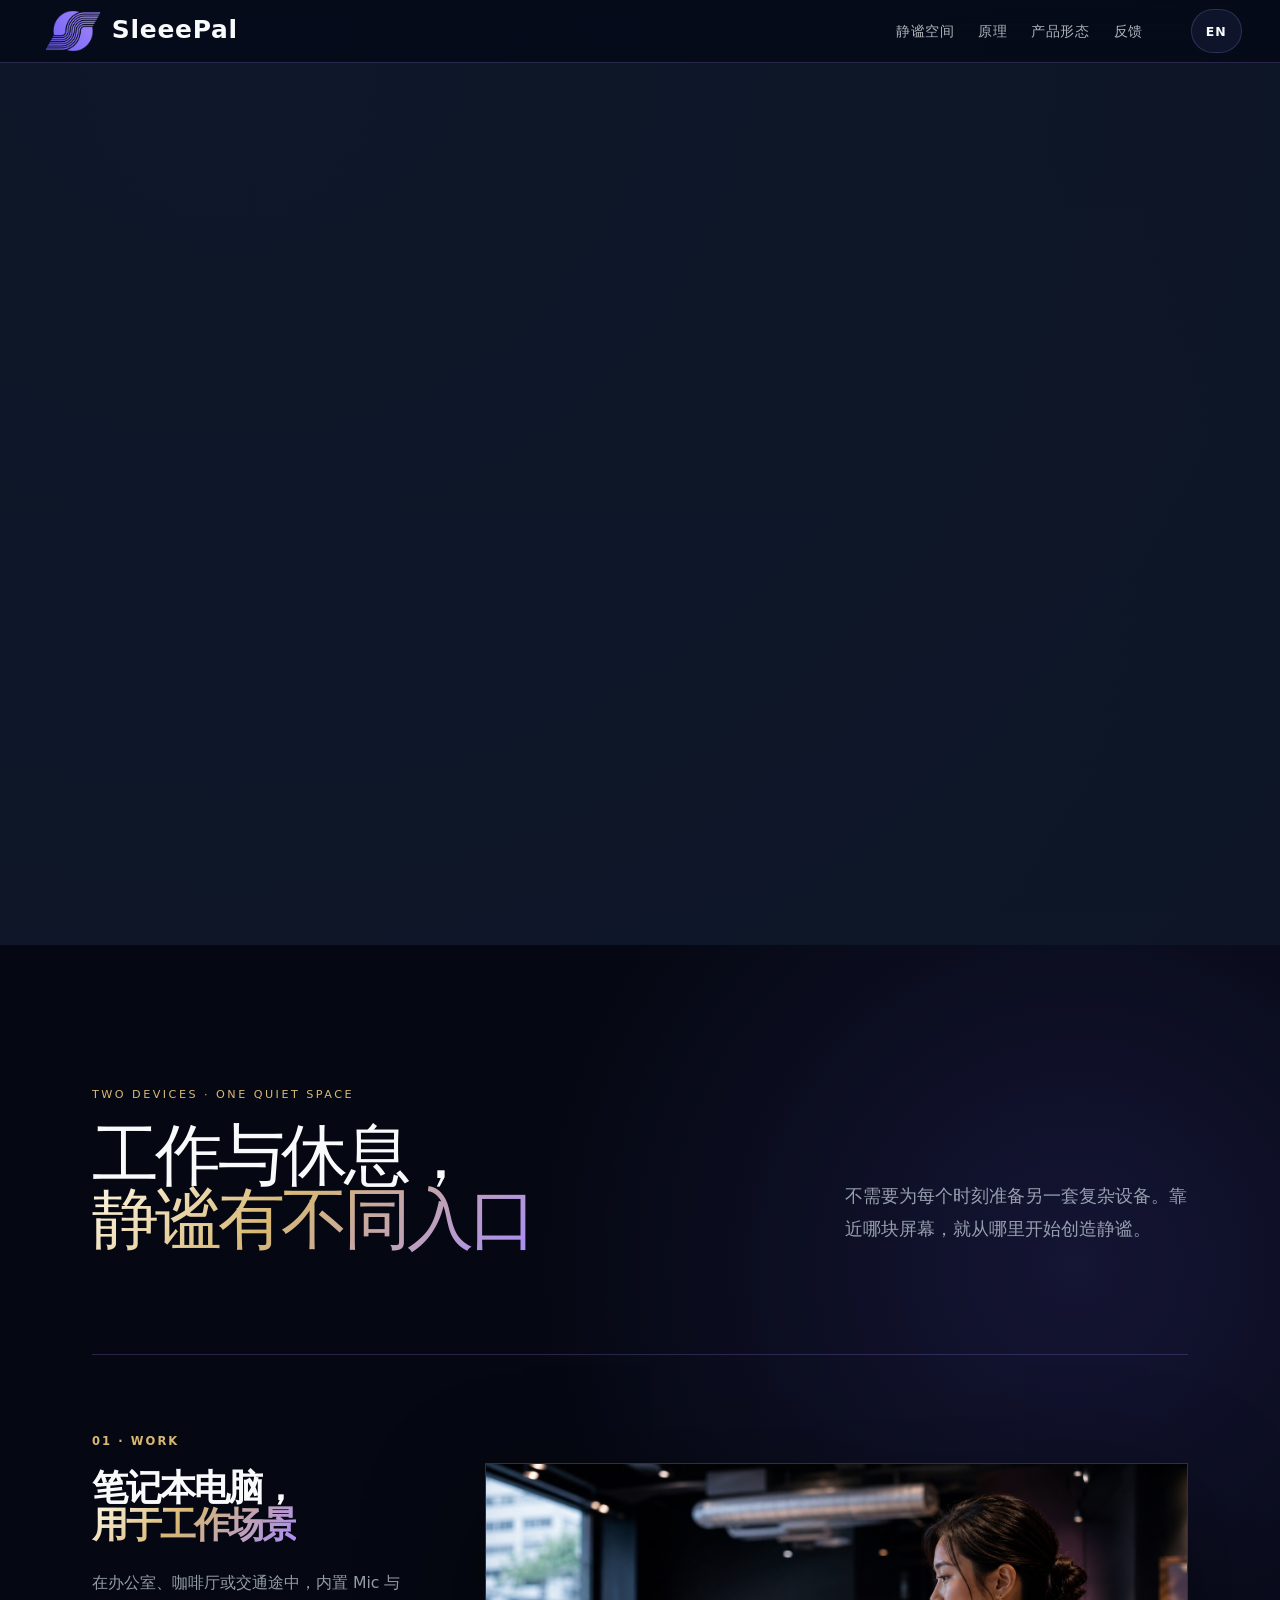
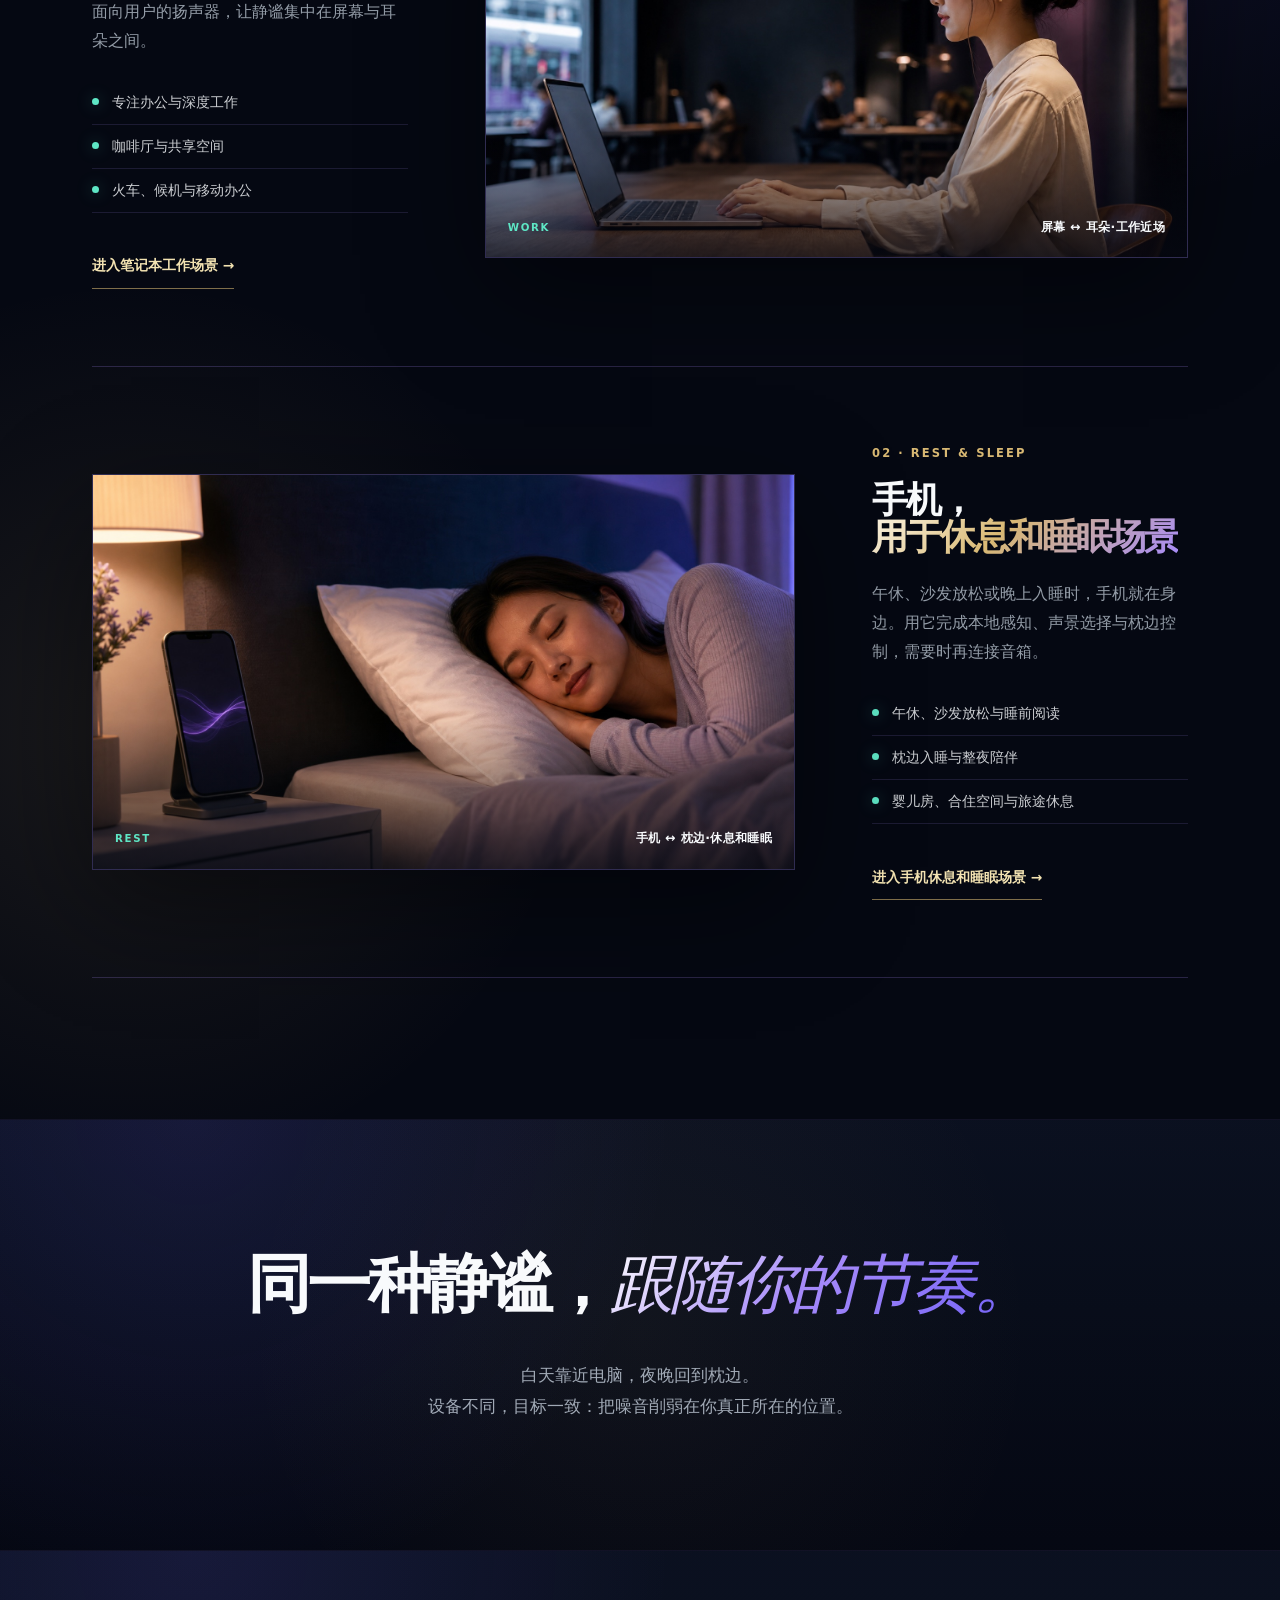
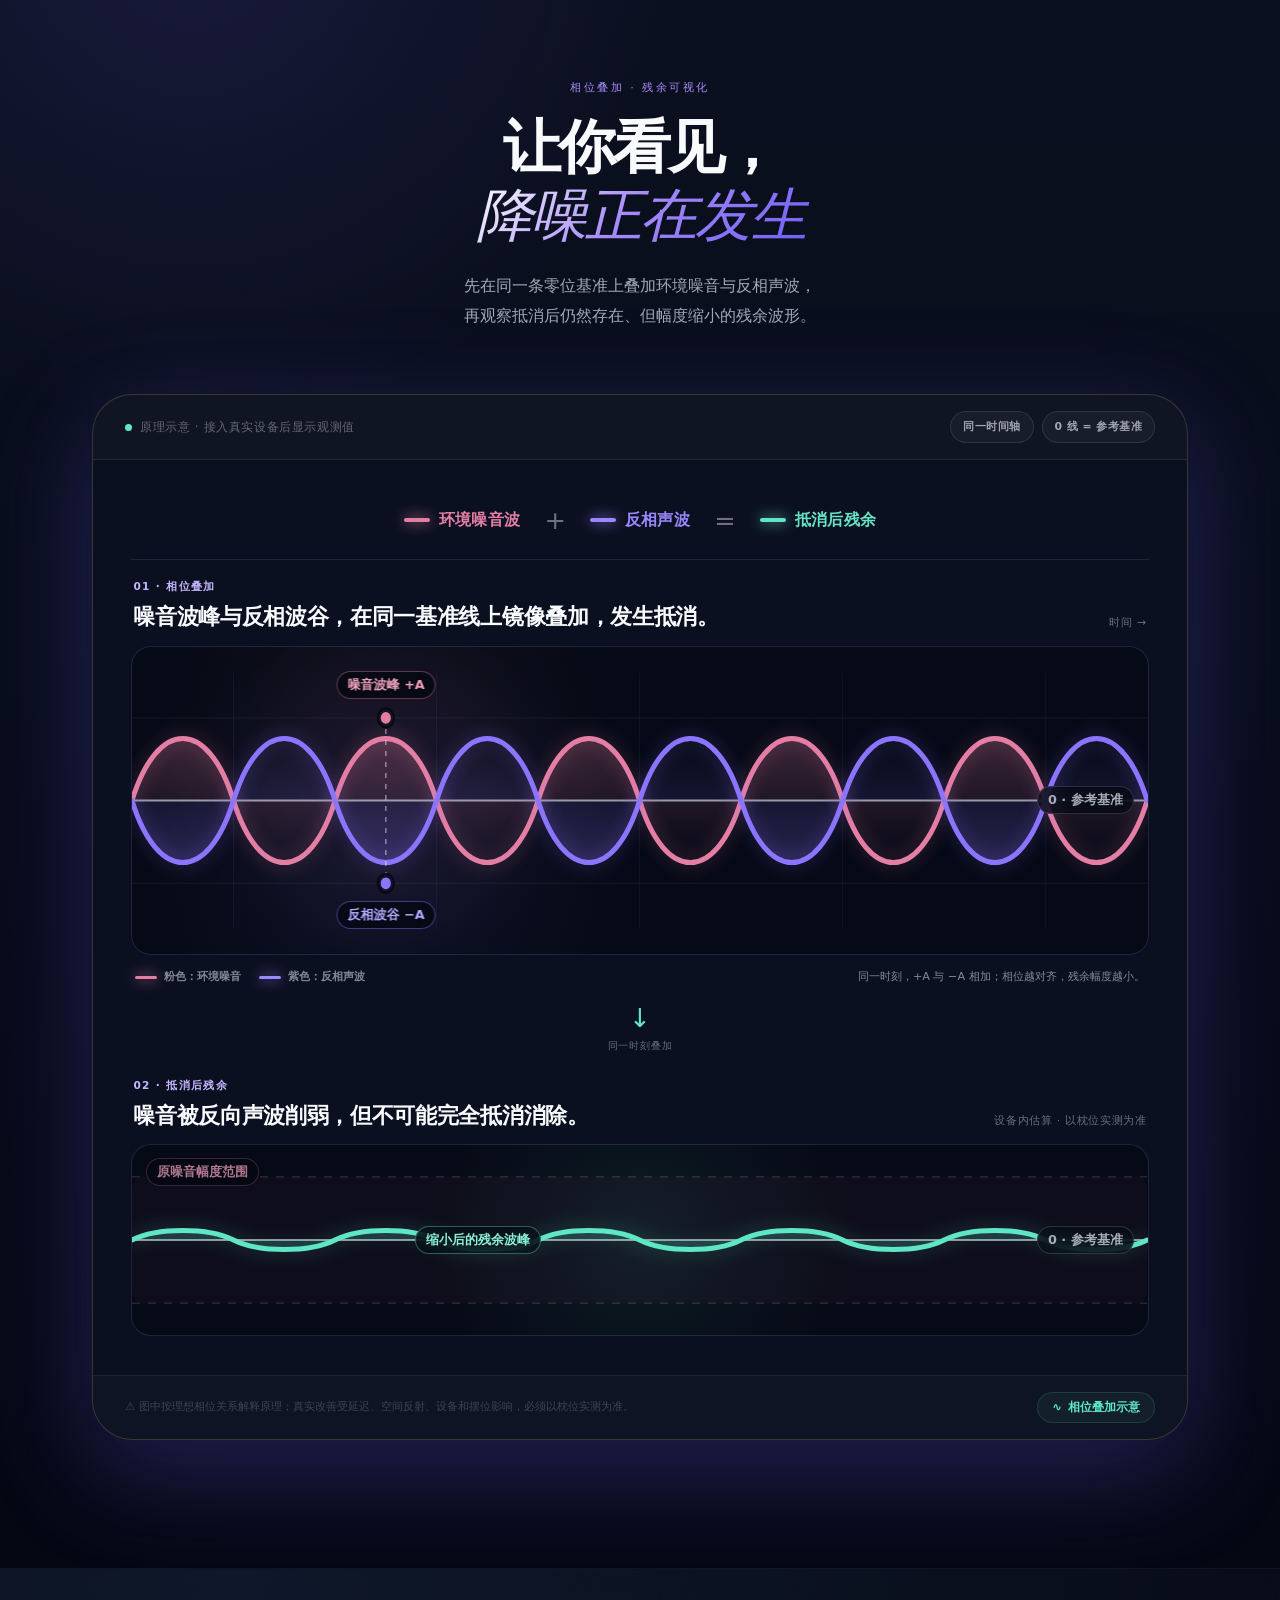
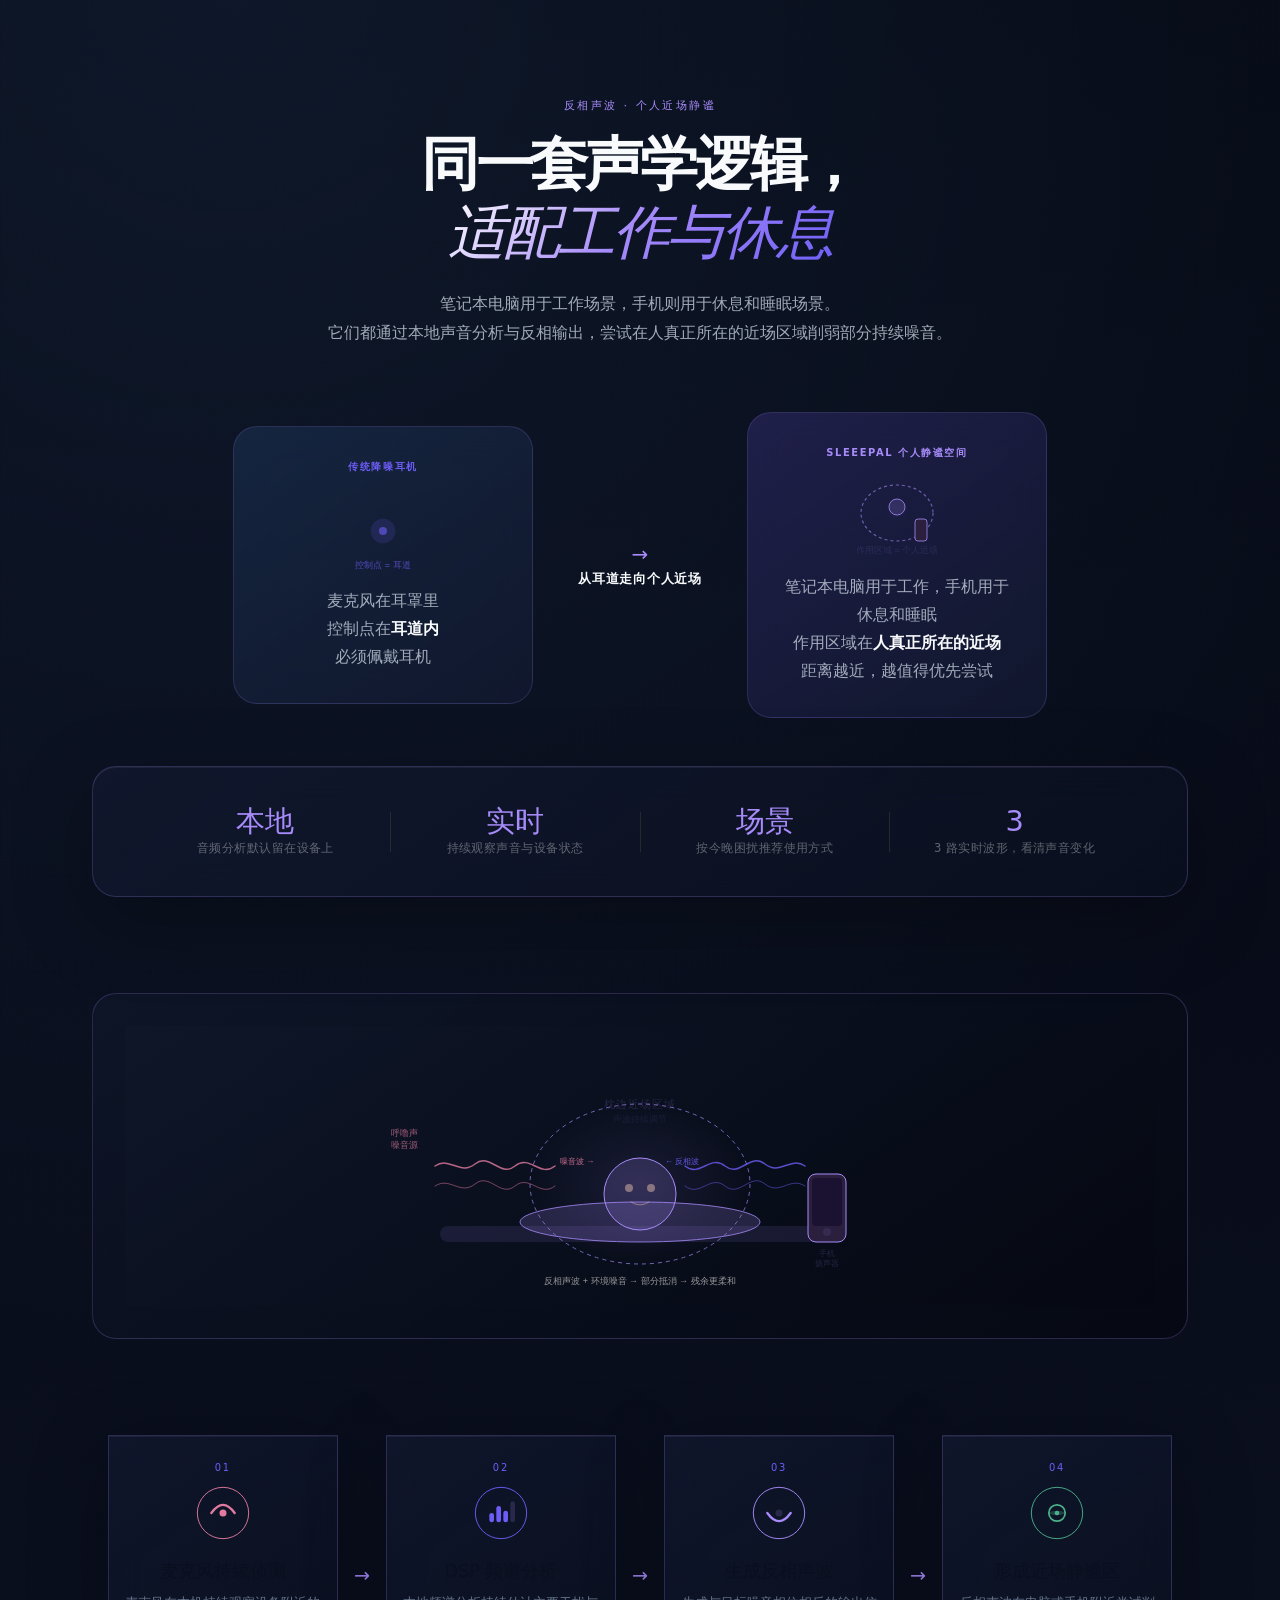
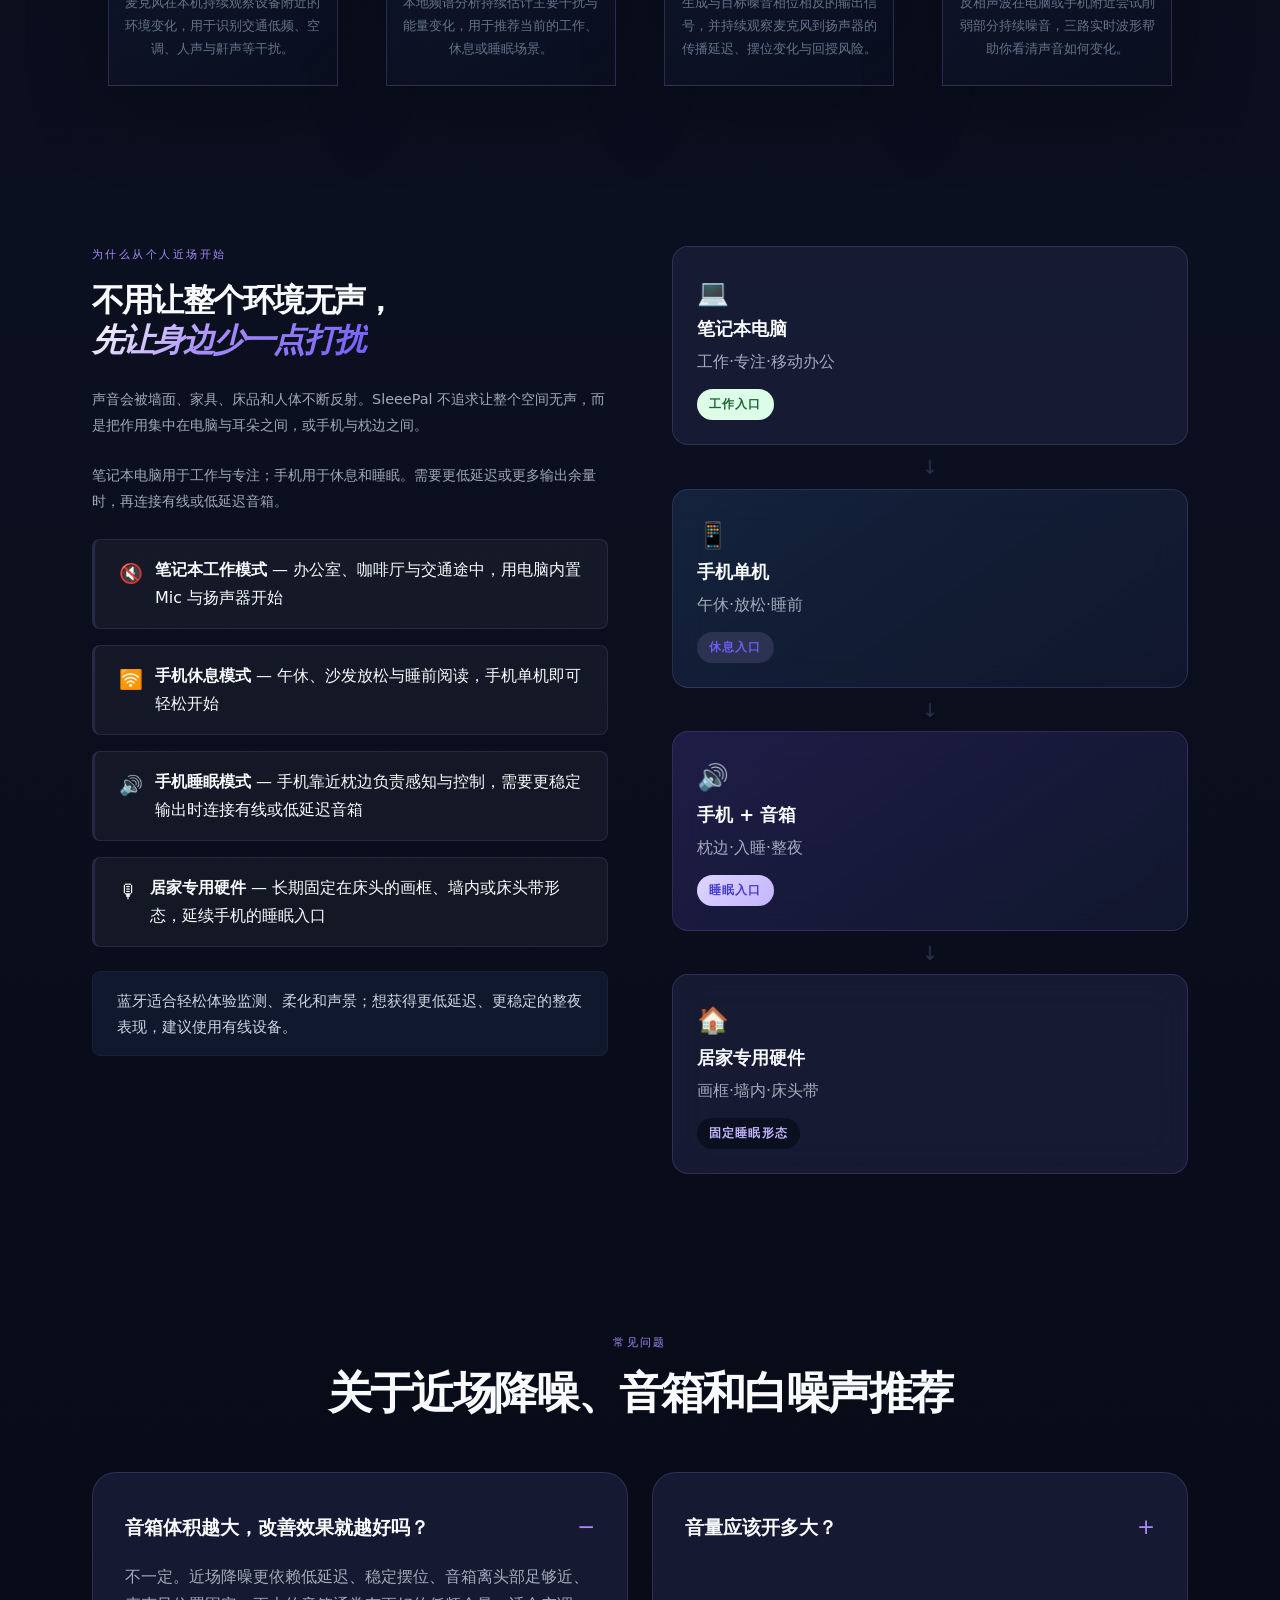
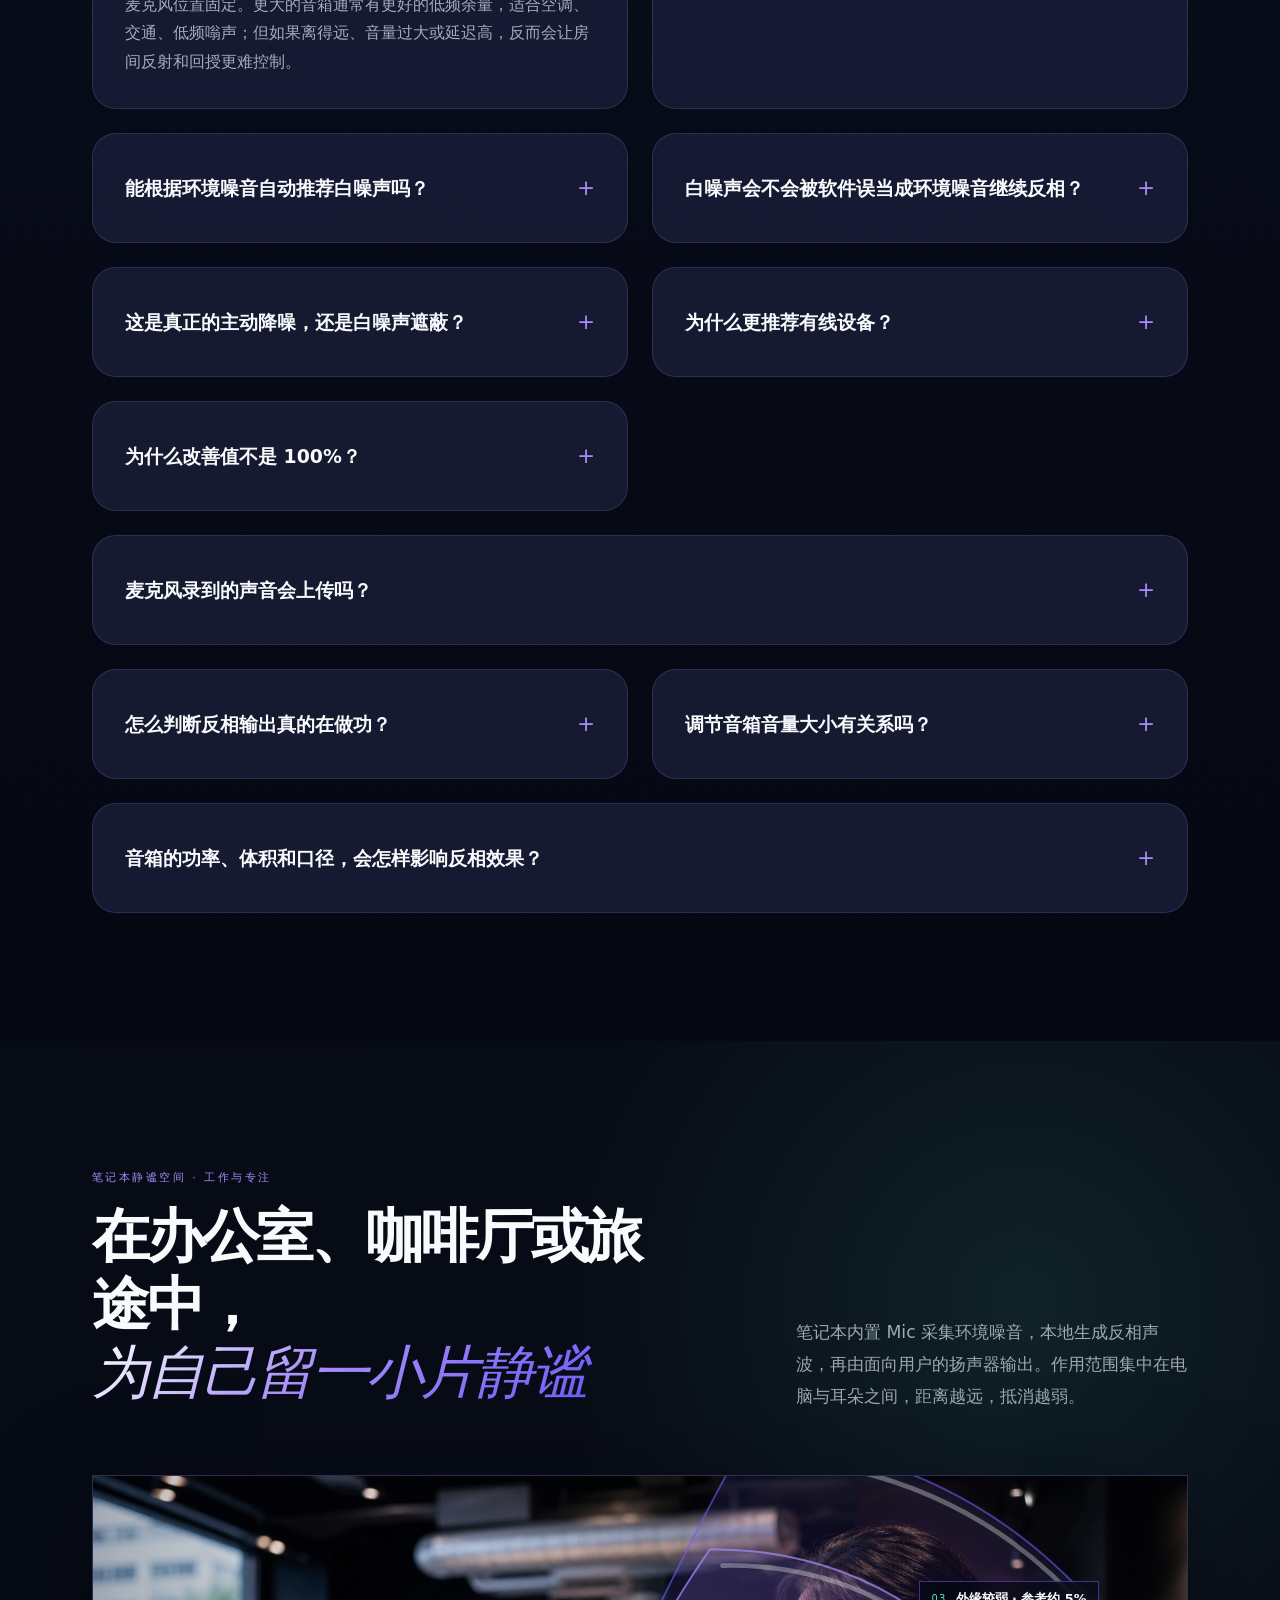
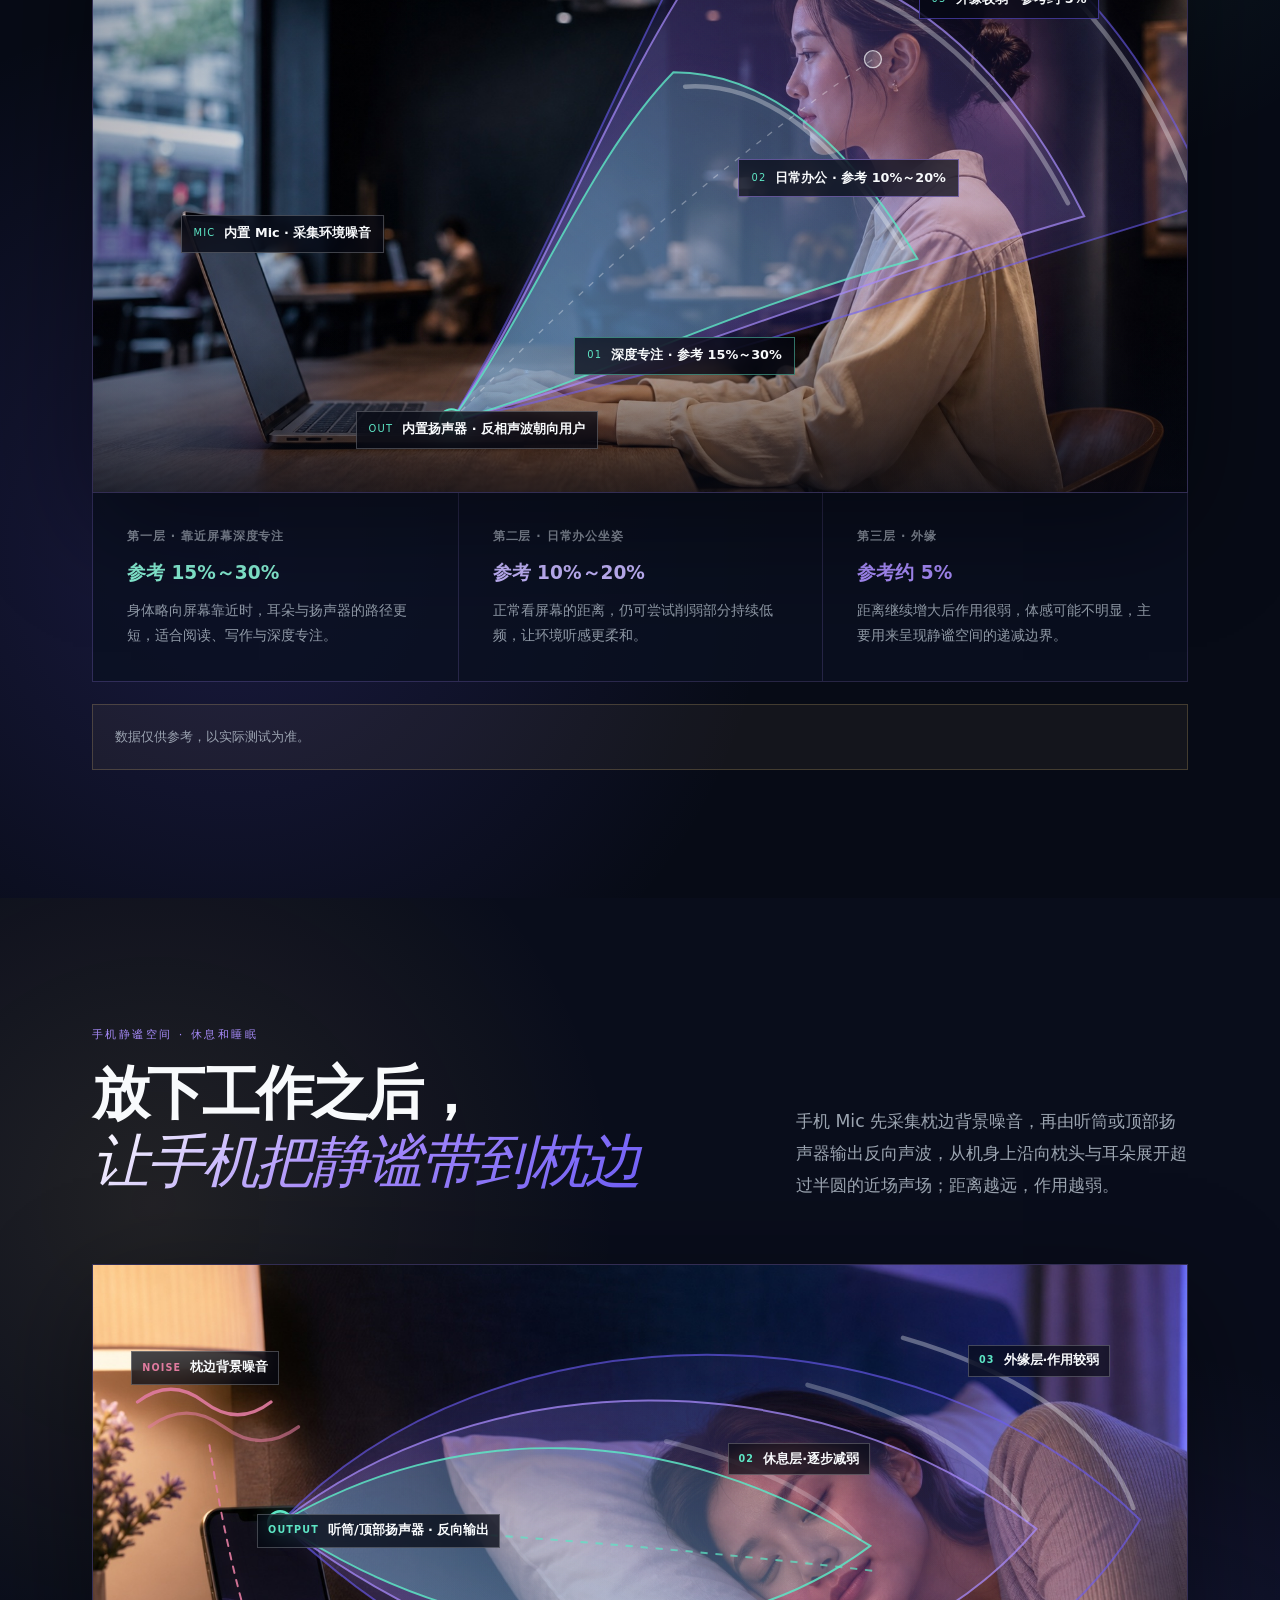
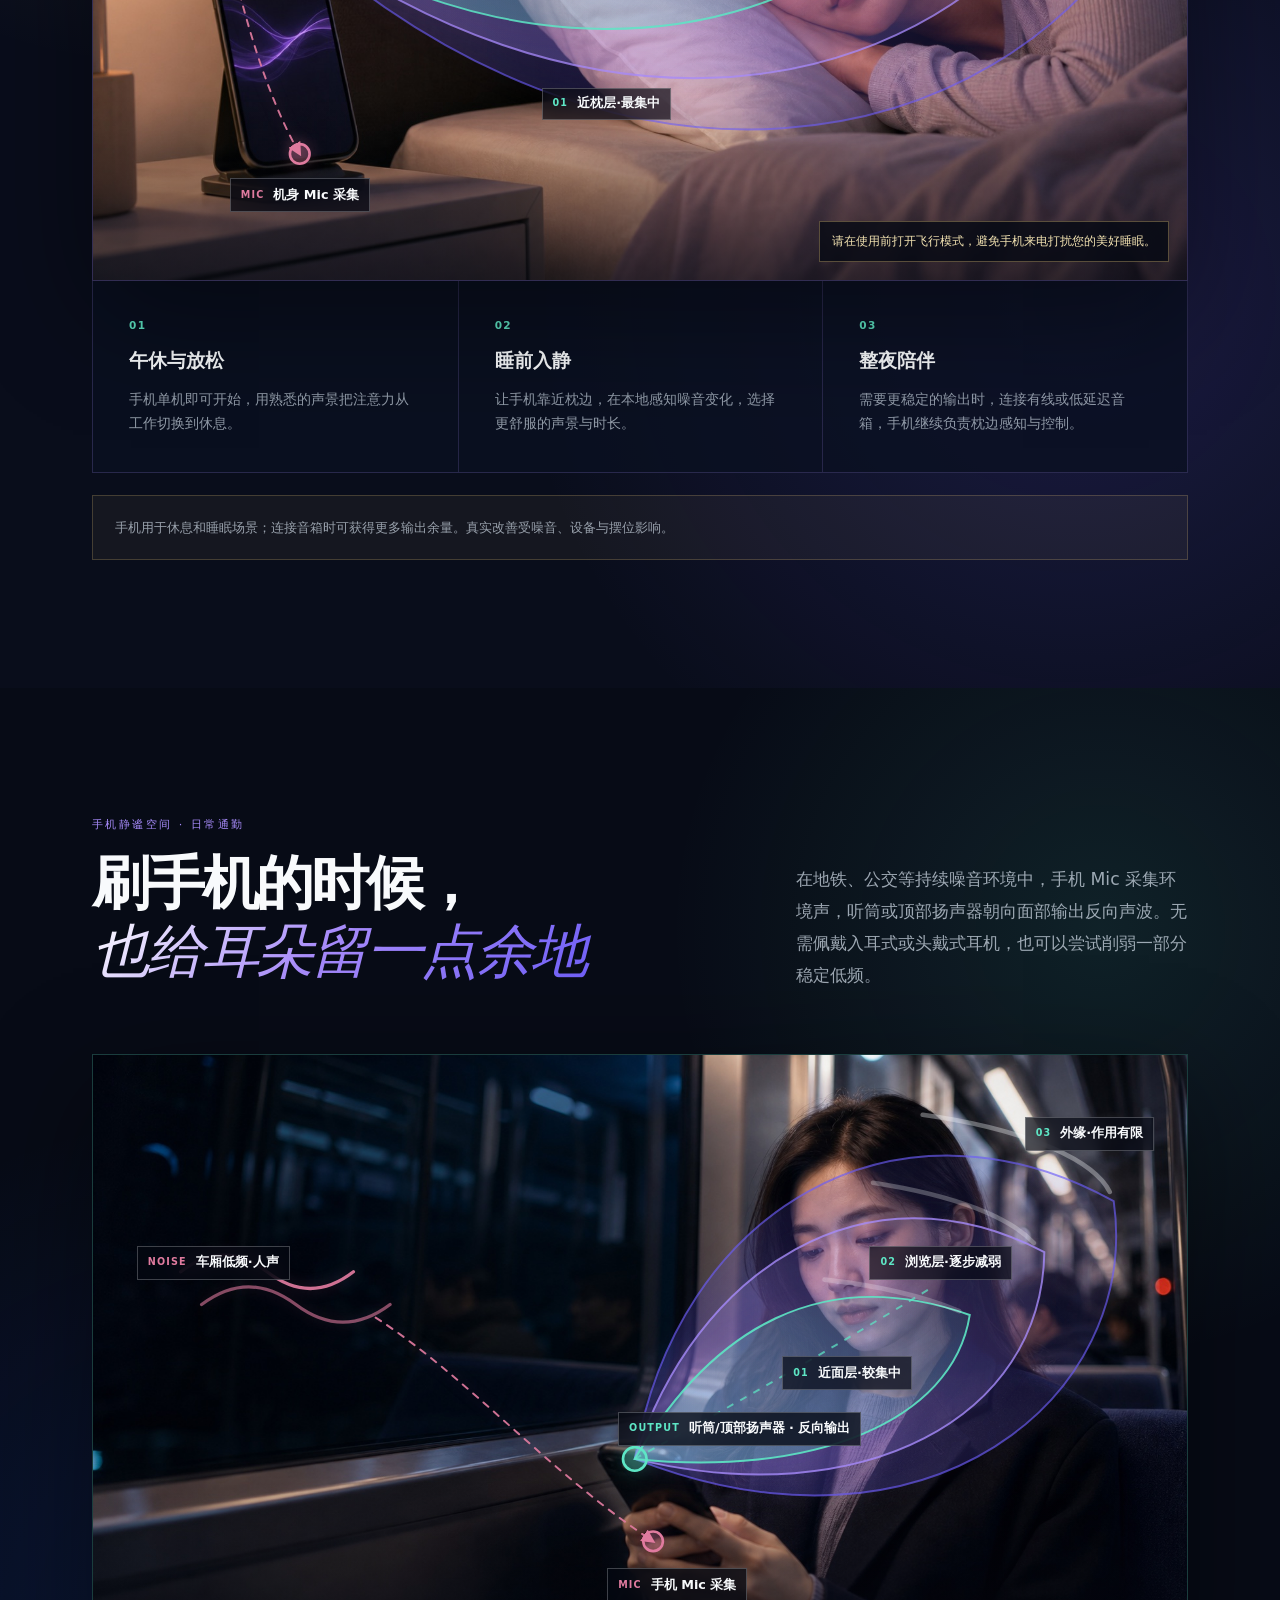
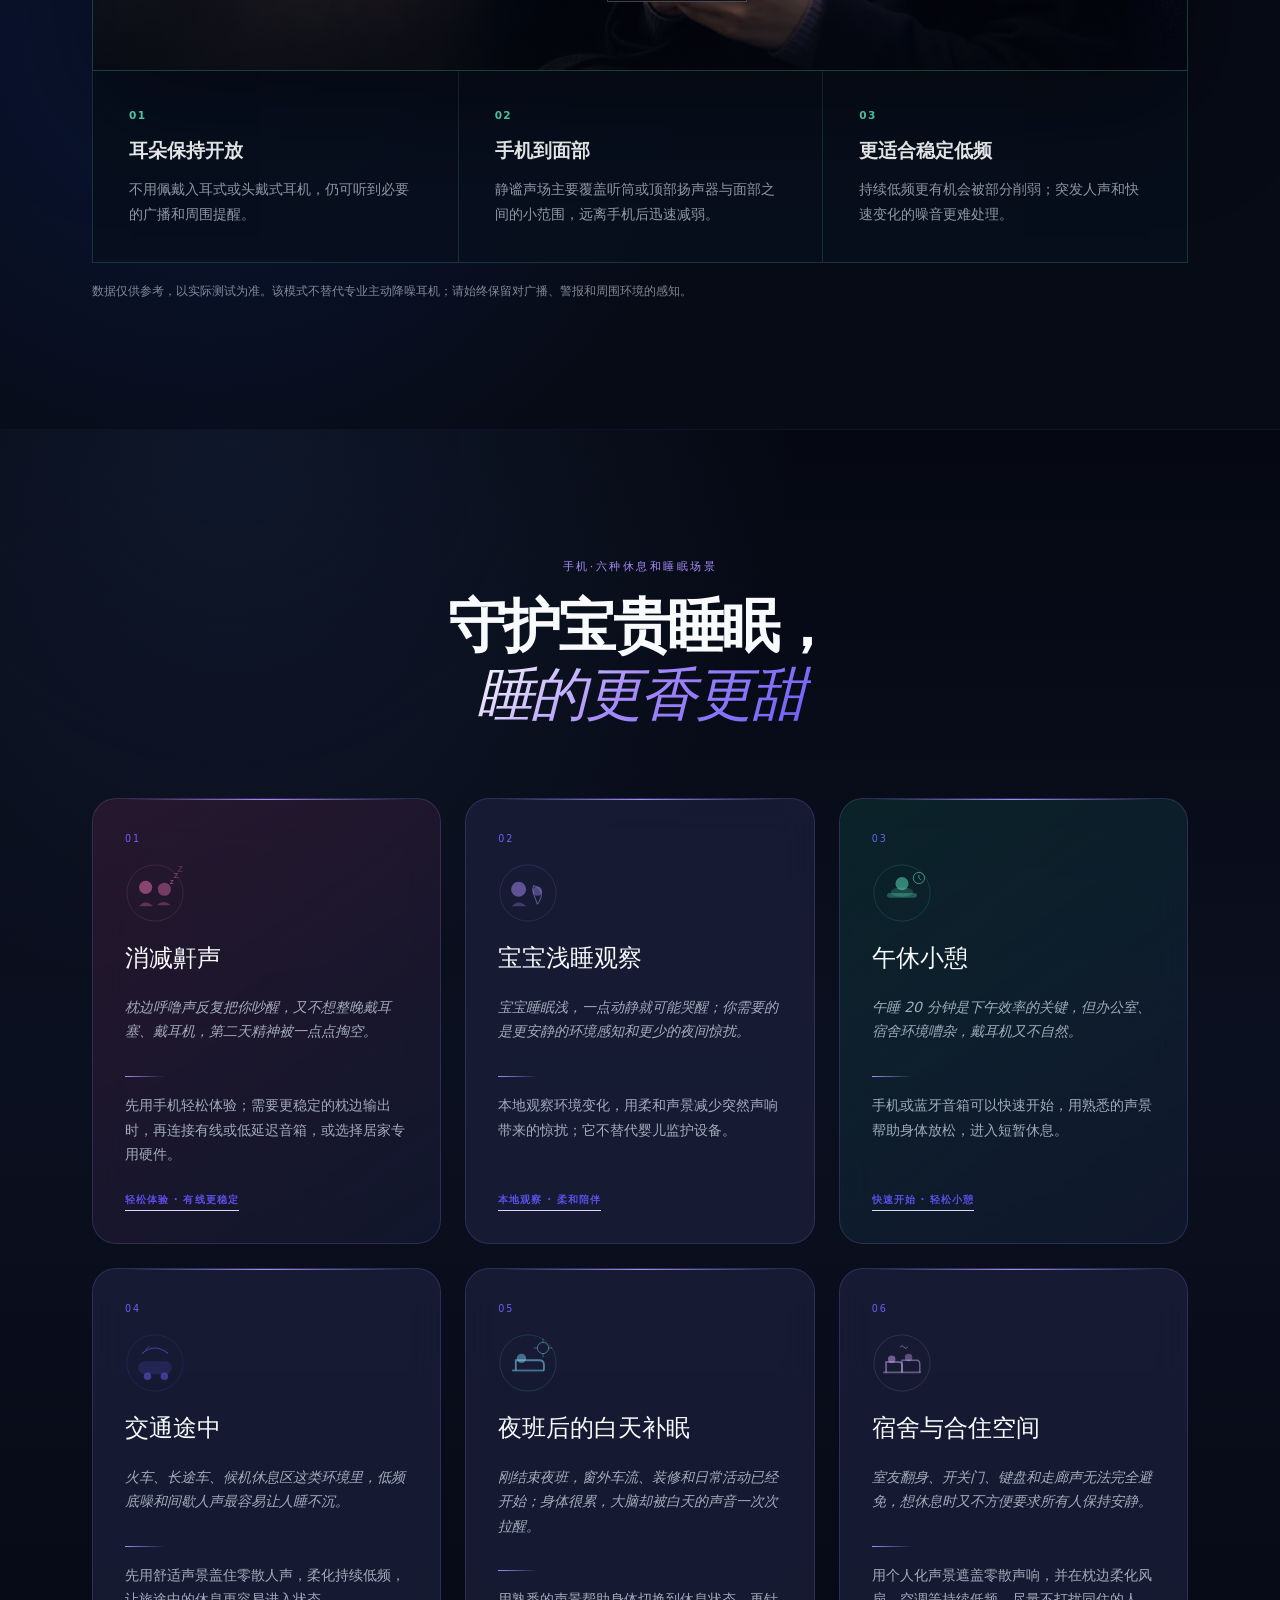
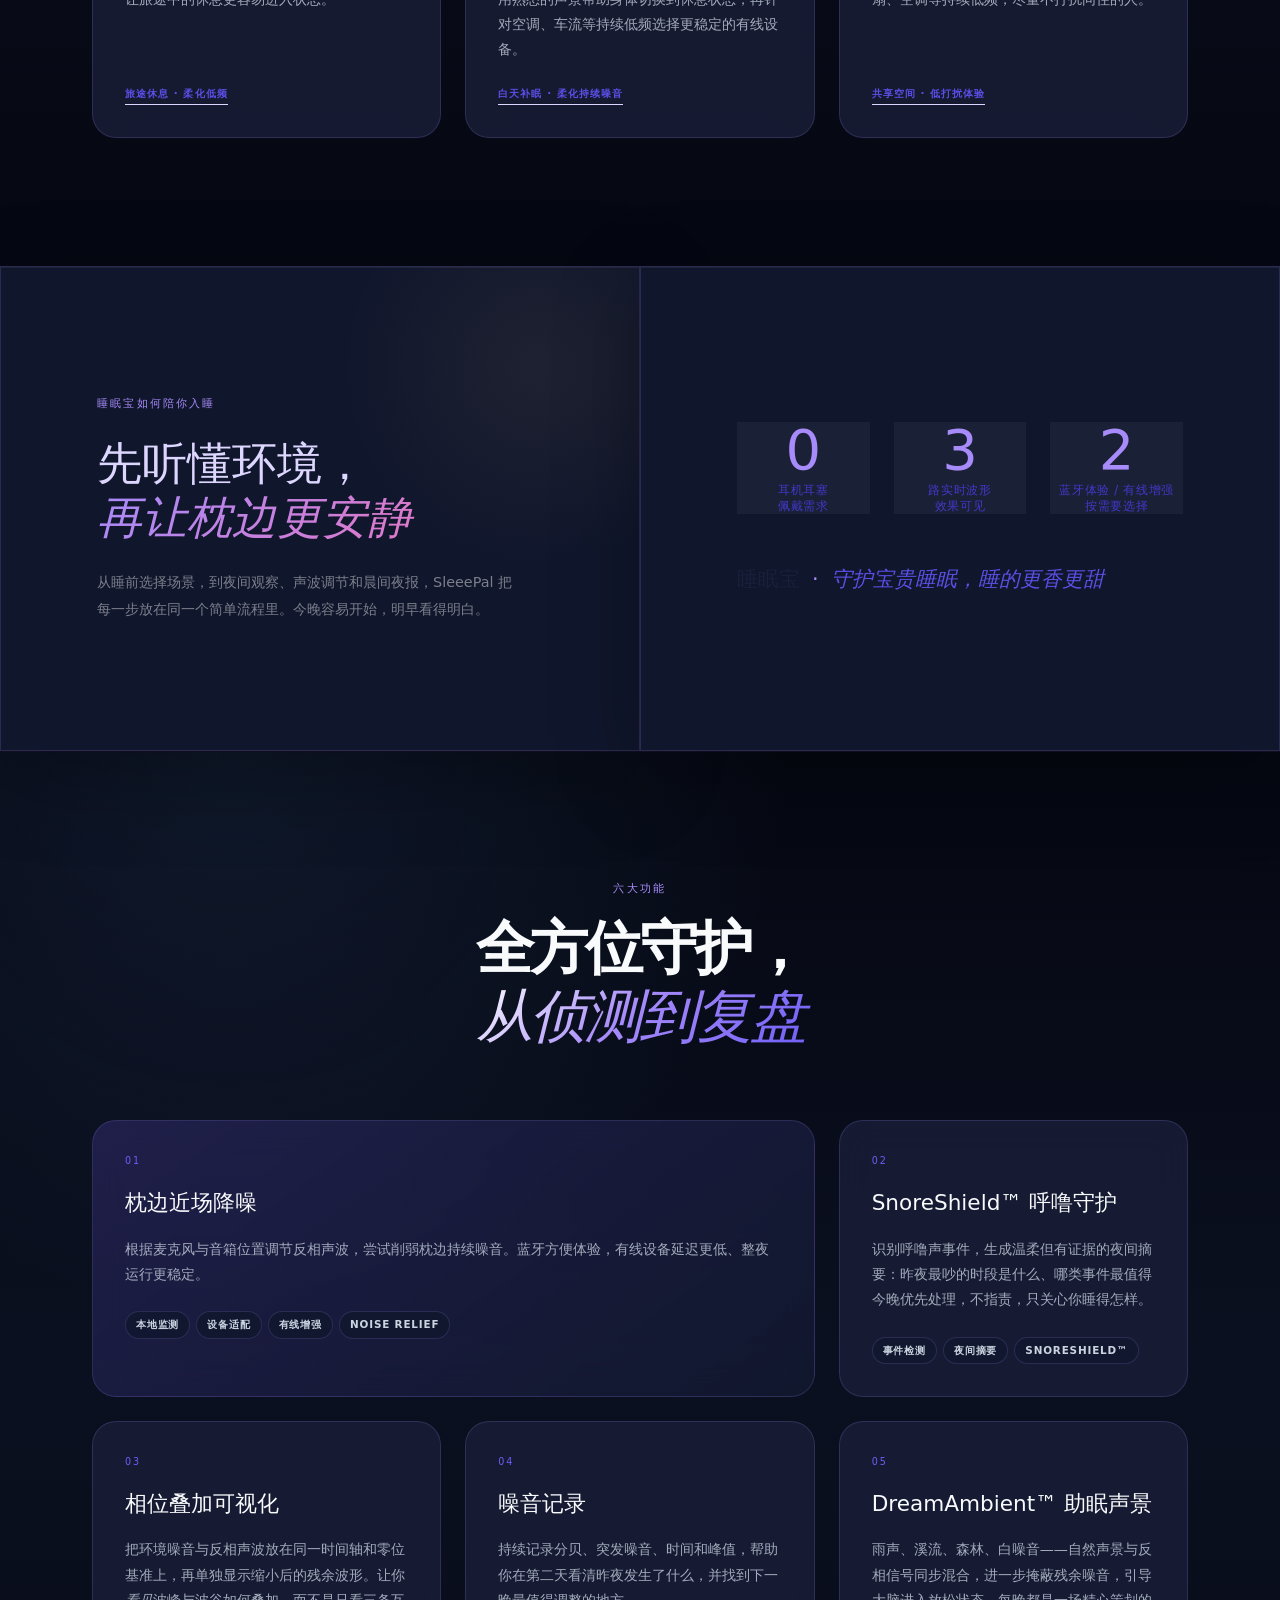
==== index.html @ 40bdd738 "feat: add phone transit quiet-space scenes" ====
<!DOCTYPE html>
<html lang="zh-CN">
<head>
  <meta charset="UTF-8" />
  <meta name="viewport" content="width=device-width, initial-scale=1.0" />
  <title id="page-title">SleeePal 睡眠宝 — 创造属于你的静谧空间</title>
  <meta id="page-description" name="description" content="SleeePal 用本地声音分析与反相声波创造个人近场静谧空间：笔记本电脑用于工作场景，手机则用于休息和睡眠场景。" />
  <meta name="referrer" content="strict-origin-when-cross-origin" />
  <meta http-equiv="Content-Security-Policy" content="default-src 'self'; img-src 'self' data:; style-src 'self' 'unsafe-inline'; script-src 'self'; connect-src 'self'; object-src 'none'; base-uri 'self'; form-action 'self'; frame-src 'none'; upgrade-insecure-requests" />
  <link rel="icon" href="./favicon.ico?v=20260426b" sizes="any" />
  <link rel="icon" type="image/svg+xml" href="./assets/app-icon.svg?v=20260426b" />
  <link rel="shortcut icon" type="image/x-icon" href="./favicon.ico?v=20260426b" />
  <link rel="icon" type="image/png" sizes="32x32" href="./assets/favicon-32.png?v=20260426b" />
  <link rel="icon" type="image/png" sizes="16x16" href="./assets/favicon-16.png?v=20260426b" />
  <link rel="apple-touch-icon" href="./assets/app-icon-preview.png?v=20260426b" />
  <link rel="stylesheet" href="./styles.css?v=20260725-mobile-transit1" />
  <script src="./site.js?v=20260725-mobile-transit1" defer></script>
</head>
<body>

  <!-- ══ NAV ══ -->
  <nav class="nav" id="top">
    <div class="nav-inner">
      <a class="nav-brand" href="#top">
        <img class="nav-logo" src="./assets/logo-light.svg" alt="SleeePal" />
      </a>
      <div class="nav-links" id="primary-navigation" role="navigation" aria-label="主要导航">
        <a href="#quiet-spaces" data-i18n="nav.philosophy">静谧空间</a>
        <a href="#science" data-i18n="nav.science">原理</a>
        <a href="./hardware-sku.html#concealed" data-i18n="nav.hardware">产品形态</a>
        <a href="./feedback.html" data-i18n="nav.feedback">反馈</a>
      </div>
      <button class="lang-toggle" type="button" data-lang-toggle>EN</button>
      <button
        class="mobile-nav-toggle"
        type="button"
        aria-controls="primary-navigation"
        aria-expanded="false"
        aria-label="打开导航"
        data-mobile-nav-toggle
      >
        <span></span><span></span><span></span>
      </button>
    </div>
  </nav>

  <!-- ══ HERO: LUXURY STATEMENT ══ -->
  <section class="hero-luxury" id="hero">
    <div class="luxury-bg">
      <div class="lux-grain"></div>
      <div class="lux-circle lc-1"></div>
      <div class="lux-circle lc-2"></div>
      <div class="lux-circle lc-3"></div>
    </div>

    <div class="hero-lux-inner">
      <div class="hero-pretitle" data-i18n="hero.pretitle">PERSONAL QUIET SPACE · WORK + REST</div>

      <h1 class="hero-lux-title">
        <span class="title-line-sm" data-i18n="hero.kicker">SleeePal 睡眠宝</span>
        <span class="title-line-lg" data-i18n-html="hero.headline">创造属于你的<br/><em>静谧空间</em></span>
      </h1>

      <div class="hero-lux-divider" aria-hidden="true">
        <span class="divider-line"></span>
      </div>

      <p class="hero-lux-sub" data-i18n-html="hero.sub">
        白天专注工作，夜晚放松入睡。<br/>
        <strong>同一套本地声音能力，跟随你的设备与生活节奏。</strong>
      </p>

      <p class="hero-lux-brand" data-i18n-html="hero.brand">
        笔记本电脑用于工作场景，手机则用于休息和睡眠场景。
      </p>

      <div class="hero-lux-actions">
        <a class="btn-lux-primary" href="#download" data-auto-download data-release-state="checking">
          <span data-i18n="hero.primary">开始体验</span>
        </a>
      </div>
      <p class="hero-download-status" id="hero-download-status" data-download-status aria-live="polite">正在识别当前设备…</p>

      <!-- Apple-style quantified proof -->
      <div class="hero-lux-proof">
        <div class="lux-proof-item">
          <div class="lux-pf-num" data-i18n="hero.proof1Value">工作</div>
          <div class="lux-pf-label" data-i18n="hero.proof1Label">笔记本电脑·专注</div>
        </div>
        <div class="lux-pf-divider"></div>
        <div class="lux-proof-item">
          <div class="lux-pf-num" data-i18n="hero.proof2Value">休息</div>
          <div class="lux-pf-label" data-i18n="hero.proof2Label">手机·随身开始</div>
        </div>
        <div class="lux-pf-divider"></div>
        <div class="lux-proof-item">
          <div class="lux-pf-num" data-i18n="hero.proof3Value">睡眠</div>
          <div class="lux-pf-label" data-i18n="hero.proof3Label">手机·枕边陪伴</div>
        </div>
      </div>
    </div>

    <!-- Right side: luxury app visual -->
    <div class="hero-lux-visual">
        <div class="lux-app-frame">
          <div class="lux-frame-chrome">
            <div class="chrome-dots">
              <span class="cdot r"></span>
              <span class="cdot a"></span>
              <span class="cdot g"></span>
            </div>
            <span class="chrome-title" data-i18n="hero.frameTitle">SleeePal 睡眠宝 — 静谧空间</span>
          </div>
        <div class="lux-app-body">

          <!-- Central status display -->
          <div class="lux-status">
            <div class="lux-status-ring">
              <svg viewBox="0 0 220 220">
                <defs>
                  <linearGradient id="luxRing" x1="0%" y1="0%" x2="100%" y2="100%">
                    <stop offset="0%" stop-color="#c9a96e"/>
                    <stop offset="40%" stop-color="#e8d5a3"/>
                    <stop offset="100%" stop-color="#c9a96e"/>
                  </linearGradient>
                  <filter id="glow">
                    <feGaussianBlur stdDeviation="3" result="coloredBlur"/>
                    <feMerge><feMergeNode in="coloredBlur"/><feMergeNode in="SourceGraphic"/></feMerge>
                  </filter>
                </defs>
                <!-- Outer decorative ring -->
                <circle cx="110" cy="110" r="104" stroke="#f0e8d4" stroke-width="0.5" fill="none"/>
                <!-- Progress arc -->
                <circle cx="110" cy="110" r="96" stroke="#f0e8d4" stroke-width="1" fill="none" opacity="0.4"/>
                <circle cx="110" cy="110" r="96" stroke="url(#luxRing)" stroke-width="2.5"
                  fill="none" stroke-dasharray="380 220" stroke-dashoffset="-30"
                  stroke-linecap="round" filter="url(#glow)"
                  class="lux-ring-anim"/>
                <!-- Inner rings -->
                <circle cx="110" cy="110" r="80" stroke="#f0e8d4" stroke-width="0.5" fill="none" opacity="0.5"/>
                <circle cx="110" cy="110" r="64" stroke="#e8d5a3" stroke-width="0.3" fill="none" opacity="0.3"/>
              </svg>
              <div class="lux-status-center">
                <div class="lux-status-moon">∿</div>
                <div class="lux-status-state" data-i18n="hero.status.state">选择使用场景</div>
                <div class="lux-status-db">--<small>dBFS</small></div>
                <div class="lux-status-time" data-i18n="hero.status.local">本地模式</div>
              </div>
            </div>
          </div>

          <!-- 3 waveform tracks -->
          <div class="lux-waves">
            <div class="lux-wave-row">
              <div class="lw-meta">
                <span class="lw-dot" style="background:#e07b9f"></span>
                <span class="lw-name" data-i18n="hero.wave.noise">环境噪音</span>
                <span class="lw-val" data-i18n="hero.wave.noiseMeta">等待麦克风</span>
              </div>
              <svg class="lw-svg" viewBox="0 0 300 36" preserveAspectRatio="none">
                <path d="M0,18 C15,6 25,28 40,12 C55,0 65,28 80,14 C95,2 108,30 122,12 C136,0 148,28 162,14 C176,2 188,30 202,12 C216,0 228,28 242,14 C256,2 268,30 282,14 C296,0 300,18 300,18"
                  fill="none" stroke="#e07b9f" stroke-width="1.5" stroke-linecap="round"
                  class="wave-noise"/>
              </svg>
            </div>
            <div class="lux-wave-row">
              <div class="lw-meta">
                <span class="lw-dot" style="background:#9e8fca"></span>
                <span class="lw-name" data-i18n="hero.wave.anti">反相输出</span>
                <span class="lw-val" data-i18n="hero.wave.antiMeta">等待扬声器</span>
              </div>
              <svg class="lw-svg" viewBox="0 0 300 36" preserveAspectRatio="none">
                <path d="M0,18 C15,30 25,8 40,24 C55,36 65,8 80,22 C95,34 108,6 122,24 C136,36 148,8 162,22 C176,34 188,6 202,24 C216,36 228,8 242,22 C256,34 268,6 282,22 C296,36 300,18 300,18"
                  fill="none" stroke="#9e8fca" stroke-width="1.5" stroke-linecap="round"
                  class="wave-anti"/>
              </svg>
            </div>
            <div class="lux-wave-row">
              <div class="lw-meta">
                <span class="lw-dot" style="background:#c9a96e"></span>
                <span class="lw-name" data-i18n="hero.wave.result">残余趋势</span>
                <span class="lw-val result-gold" data-i18n="hero.wave.resultValue">启动后显示估算</span>
              </div>
              <svg class="lw-svg" viewBox="0 0 300 36" preserveAspectRatio="none">
                <path d="M0,18 C60,17.5 120,18.5 180,18 C240,17.5 270,18.5 300,18"
                  fill="none" stroke="#c9a96e" stroke-width="1.5" stroke-linecap="round"/>
              </svg>
            </div>
          </div>

          <!-- stats row -->
          <div class="lux-stats-row">
            <div class="lux-stat">
              <span class="ls-val">2</span>
              <span class="ls-key" data-i18n="hero.stat.freq">静谧入口</span>
            </div>
            <div class="lux-stat-sep"></div>
            <div class="lux-stat">
              <span class="ls-val" data-i18n="hero.stat.localValue">本地</span>
              <span class="ls-key" data-i18n="hero.stat.cancel">处理边界</span>
            </div>
            <div class="lux-stat-sep"></div>
            <div class="lux-stat">
              <span class="ls-val">1 min</span>
              <span class="ls-key" data-i18n="hero.stat.confidence">首轮检查</span>
            </div>
          </div>
        </div>
      </div>
    </div>
  </section>

  <!-- ══ MARQUEE ══ -->
  <div class="marquee-band" id="philosophy">
    <div class="marquee-track">
      <span data-i18n="marquee.1">笔记本电脑 · 工作静谧</span><span class="ms">·</span>
      <span data-i18n="marquee.2">手机 · 休息和睡眠</span><span class="ms">·</span>
      <span data-i18n="marquee.3">本地处理 · 声音默认不上传</span><span class="ms">·</span>
      <span data-i18n="marquee.4">反相声波 · 创造近场静谧</span><span class="ms">·</span>
      <span data-i18n="marquee.1">笔记本电脑 · 工作静谧</span><span class="ms">·</span>
      <span data-i18n="marquee.2">手机 · 休息和睡眠</span><span class="ms">·</span>
      <span data-i18n="marquee.3">本地处理 · 声音默认不上传</span><span class="ms">·</span>
      <span data-i18n="marquee.4">反相声波 · 创造近场静谧</span><span class="ms">·</span>
    </div>
  </div>

  <!-- ══ TWO DEVICES, ONE PERSONAL QUIET SPACE ══ -->
  <section class="quiet-spaces-section" id="quiet-spaces">
    <div class="container">
      <header class="quiet-spaces-head">
        <div class="kicker-lux" data-i18n="spaces.kicker">TWO DEVICES · ONE QUIET SPACE</div>
        <h2 data-i18n-html="spaces.title">工作与休息，<br/><em>静谧有不同入口</em></h2>
        <p data-i18n="spaces.lead">不需要为每个时刻准备另一套复杂设备。靠近哪块屏幕，就从哪里开始创造静谧。</p>
      </header>

      <article class="quiet-use quiet-use-work">
        <div class="quiet-use-copy">
          <span>01 · WORK</span>
          <h3 data-i18n-html="spaces.work.title">笔记本电脑，<br/><em>用于工作场景</em></h3>
          <p data-i18n="spaces.work.body">在办公室、咖啡厅或交通途中，内置 Mic 与面向用户的扬声器，让静谧集中在屏幕与耳朵之间。</p>
          <ul>
            <li data-i18n="spaces.work.point1">专注办公与深度工作</li>
            <li data-i18n="spaces.work.point2">咖啡厅与共享空间</li>
            <li data-i18n="spaces.work.point3">火车、候机与移动办公</li>
          </ul>
          <a href="#laptop-quiet" data-i18n="spaces.work.cta">进入笔记本工作场景 →</a>
        </div>
        <figure class="quiet-use-media">
          <img src="./assets/laptop-nearfield-layers-v1.jpg" alt="笔记本电脑在工作时为用户创造近场静谧空间" loading="lazy" width="1672" height="941" />
          <div class="quiet-use-caption"><span>WORK</span><strong data-i18n="spaces.work.caption">屏幕 ↔ 耳朵·工作近场</strong></div>
        </figure>
      </article>

      <article class="quiet-use quiet-use-rest">
        <div class="quiet-use-copy">
          <span>02 · REST &amp; SLEEP</span>
          <h3 data-i18n-html="spaces.rest.title">手机，<br/><em>用于休息和睡眠场景</em></h3>
          <p data-i18n="spaces.rest.body">午休、沙发放松或晚上入睡时，手机就在身边。用它完成本地感知、声景选择与枕边控制，需要时再连接音箱。</p>
          <ul>
            <li data-i18n="spaces.rest.point1">午休、沙发放松与睡前阅读</li>
            <li data-i18n="spaces.rest.point2">枕边入睡与整夜陪伴</li>
            <li data-i18n="spaces.rest.point3">婴儿房、合住空间与旅途休息</li>
          </ul>
          <a href="#mobile-quiet" data-i18n="spaces.rest.cta">进入手机休息和睡眠场景 →</a>
        </div>
        <figure class="quiet-use-media">
          <img src="./assets/mobile-rest-quiet-space-v1.jpg" alt="手机在枕边为休息和睡眠创造近场静谧空间" loading="lazy" width="1800" height="1013" />
          <div class="quiet-use-caption"><span>REST</span><strong data-i18n="spaces.rest.caption">手机 ↔ 枕边·休息和睡眠</strong></div>
        </figure>
      </article>
    </div>
  </section>

  <!-- ══ BRAND STATEMENT: Apple-style single sentence ══ -->
  <section class="brand-statement-section">
    <div class="container">
      <div class="bs-inner">
        <h2 class="bs-headline" data-i18n-html="brand.headline">同一种静谧，<em><strong>跟随你的节奏。</strong></em></h2>
        <p class="bs-sub" data-i18n-html="brand.sub">白天靠近电脑，夜晚回到枕边。<br/>设备不同，目标一致：把噪音削弱在你真正所在的位置。</p>
      </div>
    </div>
  </section>

  <!-- ══ VISUAL SECTION: see the cancellation before the technical detail ══ -->
  <section class="section visual-lux-section" id="visual">
    <div class="container">
      <div class="section-header centered">
        <div class="kicker-lux" data-i18n="visual.kicker">相位叠加 · 残余可视化</div>
        <h2 class="section-title-lux" data-i18n-html="visual.title">
          让你看见，<br/>
          <em>降噪正在发生</em>
        </h2>
        <p class="section-desc-lux" data-i18n-html="visual.desc">
          先在同一条零位基准上叠加环境噪音与反相声波，<br/>
          再观察抵消后仍然存在、但幅度缩小的残余波形。
        </p>
      </div>

      <div class="viz-lux-panel">
        <div class="vlp-header">
          <div class="vlp-status">
            <span class="vlp-dot"></span>
            <span data-i18n="visual.status">原理示意 · 接入真实设备后显示观测值</span>
          </div>
          <div class="vlp-guides" aria-label="图示共同基准">
            <span data-i18n="visual.guide.time">同一时间轴</span>
            <span data-i18n="visual.guide.zero">0 线 = 参考基准</span>
          </div>
        </div>

        <div class="vlp-explainer">
          <div class="vlp-equation" aria-label="环境噪音波加反相声波等于抵消后残余">
            <span class="vlp-equation-term is-noise"><i aria-hidden="true"></i><strong data-i18n="visual.equation.noise">环境噪音波</strong></span>
            <b aria-hidden="true">+</b>
            <span class="vlp-equation-term is-anti"><i aria-hidden="true"></i><strong data-i18n="visual.equation.anti">反相声波</strong></span>
            <b aria-hidden="true">=</b>
            <span class="vlp-equation-term is-residual"><i aria-hidden="true"></i><strong data-i18n="visual.equation.result">抵消后残余</strong></span>
          </div>

          <figure class="phase-overlay-figure">
            <figcaption class="vlp-figure-head">
              <div>
                <span data-i18n="visual.phase.kicker">01 · 相位叠加</span>
                <h3 data-i18n="visual.phase.title">噪音波峰与反相波谷，在同一基准线上镜像叠加，发生抵消。</h3>
              </div>
              <small data-i18n="visual.phase.time">时间 →</small>
            </figcaption>

            <div class="phase-wave-canvas">
              <svg viewBox="0 0 1000 260" preserveAspectRatio="none" role="img" aria-labelledby="phase-wave-title phase-wave-desc">
                <title id="phase-wave-title">噪音波与反相声波叠加示意</title>
                <desc id="phase-wave-desc">粉色噪音波和紫色反相声波共享同一条零位参考基准，噪音波峰对应反相波谷。</desc>
                <defs>
                  <linearGradient id="phaseNoiseFill" x1="0" y1="0" x2="0" y2="1">
                    <stop offset="0%" stop-color="#e07b9f" stop-opacity="0.24"/>
                    <stop offset="100%" stop-color="#e07b9f" stop-opacity="0"/>
                  </linearGradient>
                  <linearGradient id="phaseAntiFill" x1="0" y1="1" x2="0" y2="0">
                    <stop offset="0%" stop-color="#8b75ff" stop-opacity="0.24"/>
                    <stop offset="100%" stop-color="#8b75ff" stop-opacity="0"/>
                  </linearGradient>
                </defs>
                <g class="phase-grid" aria-hidden="true">
                  <line x1="0" y1="60" x2="1000" y2="60"/>
                  <line x1="0" y1="200" x2="1000" y2="200"/>
                  <line x1="100" y1="22" x2="100" y2="238"/>
                  <line x1="300" y1="22" x2="300" y2="238"/>
                  <line x1="500" y1="22" x2="500" y2="238"/>
                  <line x1="700" y1="22" x2="700" y2="238"/>
                  <line x1="900" y1="22" x2="900" y2="238"/>
                </g>
                <path class="phase-fill phase-fill-noise" d="M0 130 C25 60 75 60 100 130 S175 200 200 130 S275 60 300 130 S375 200 400 130 S475 60 500 130 S575 200 600 130 S675 60 700 130 S775 200 800 130 S875 60 900 130 S975 200 1000 130 L1000 130 L0 130 Z"/>
                <path class="phase-fill phase-fill-anti" d="M0 130 C25 200 75 200 100 130 S175 60 200 130 S275 200 300 130 S375 60 400 130 S475 200 500 130 S575 60 600 130 S675 200 700 130 S775 60 800 130 S875 200 900 130 S975 60 1000 130 L1000 130 L0 130 Z"/>
                <line class="wave-zero-line" x1="0" y1="130" x2="1000" y2="130"/>
                <path class="phase-wave-path noise-wave-path" d="M0 130 C25 60 75 60 100 130 S175 200 200 130 S275 60 300 130 S375 200 400 130 S475 60 500 130 S575 200 600 130 S675 60 700 130 S775 200 800 130 S875 60 900 130 S975 200 1000 130"/>
                <path class="phase-wave-path anti-wave-path" d="M0 130 C25 200 75 200 100 130 S175 60 200 130 S275 200 300 130 S375 60 400 130 S475 200 500 130 S575 60 600 130 S675 200 700 130 S775 60 800 130 S875 200 900 130 S975 60 1000 130"/>
                <line class="phase-pair-guide" x1="250" y1="60" x2="250" y2="200"/>
                <circle class="phase-pair-dot noise-dot" cx="250" cy="60" r="7"/>
                <circle class="phase-pair-dot anti-dot" cx="250" cy="200" r="7"/>
              </svg>
              <span class="phase-wave-label phase-label-peak" data-i18n="visual.phase.peak">噪音波峰 +A</span>
              <span class="phase-wave-label phase-label-zero" data-i18n="visual.phase.zero">0 · 参考基准</span>
              <span class="phase-wave-label phase-label-trough" data-i18n="visual.phase.trough">反相波谷 −A</span>
            </div>

            <div class="phase-reading-guide">
              <span><i class="is-noise" aria-hidden="true"></i><strong data-i18n="visual.legend.noise">粉色：环境噪音</strong></span>
              <span><i class="is-anti" aria-hidden="true"></i><strong data-i18n="visual.legend.anti">紫色：反相声波</strong></span>
              <p data-i18n="visual.phase.rule">同一时刻，+A 与 −A 相加；相位越对齐，残余幅度越小。</p>
            </div>
          </figure>

          <div class="phase-sum-arrow" aria-hidden="true">
            <span>↓</span>
            <small data-i18n="visual.sum">同一时刻叠加</small>
          </div>

          <figure class="residual-wave-figure">
            <figcaption class="vlp-figure-head">
              <div>
                <span data-i18n="visual.result.kicker">02 · 抵消后残余</span>
                <h3 data-i18n="visual.result.title">噪音被反向声波削弱，但不可能完全抵消消除。</h3>
              </div>
              <small data-i18n="visual.result.meta">设备内估算 · 以枕位实测为准</small>
            </figcaption>

            <div class="residual-wave-canvas">
              <svg viewBox="0 0 1000 180" preserveAspectRatio="none" role="img" aria-labelledby="residual-wave-title residual-wave-desc">
                <title id="residual-wave-title">抵消后残余波形示意</title>
                <desc id="residual-wave-desc">灰色直线是零位参考基准，薄荷色残余波形仍围绕基准轻微起伏，幅度小于原噪音。</desc>
                <rect class="residual-original-band" x="0" y="30" width="1000" height="120" rx="10"/>
                <line class="residual-envelope" x1="0" y1="30" x2="1000" y2="30"/>
                <line class="residual-envelope" x1="0" y1="150" x2="1000" y2="150"/>
                <line class="wave-zero-line" x1="0" y1="90" x2="1000" y2="90"/>
                <path class="residual-wave-fill" d="M0 90 C25 78 75 78 100 90 S175 102 200 90 S275 78 300 90 S375 102 400 90 S475 78 500 90 S575 102 600 90 S675 78 700 90 S775 102 800 90 S875 78 900 90 S975 102 1000 90 L1000 90 L0 90 Z"/>
                <path class="residual-wave-path" d="M0 90 C25 78 75 78 100 90 S175 102 200 90 S275 78 300 90 S375 102 400 90 S475 78 500 90 S575 102 600 90 S675 78 700 90 S775 102 800 90 S875 78 900 90 S975 102 1000 90"/>
              </svg>
              <span class="residual-range-label" data-i18n="visual.result.range">原噪音幅度范围</span>
              <span class="phase-wave-label residual-zero-label" data-i18n="visual.phase.zero">0 · 参考基准</span>
              <span class="residual-wave-label" data-i18n="visual.result.wave">缩小后的残余波峰</span>
            </div>
          </figure>
        </div>

        <div class="vlp-footer">
          <span class="vlp-disclaimer" data-i18n="visual.disclaimer">⚠ 图中按理想相位关系解释原理；真实改善受延迟、空间反射、设备和摆位影响，必须以枕位实测为准。</span>
          <div class="vlp-badge">
            <span aria-hidden="true">∿</span>
            <span data-i18n="visual.badge">相位叠加示意</span>
          </div>
        </div>
      </div>
    </div>
  </section>

  <!-- ══ SCIENCE / TECHNOLOGY ══ -->
  <section class="section science-section" id="science">
    <div class="container">
      <div class="section-header centered">
        <div class="kicker-lux" data-i18n="science.kicker">反相声波 · 个人近场静谧</div>
        <h2 class="section-title-lux" data-i18n-html="science.title">
          同一套声学逻辑，<br/>
          <em>适配工作与休息</em>
        </h2>
        <p class="section-desc-lux" data-i18n-html="science.desc">
          笔记本电脑用于工作场景，手机则用于休息和睡眠场景。<br/>
          它们都通过本地声音分析与反相输出，尝试在人真正所在的近场区域削弱部分持续噪音。
        </p>
      </div>

      <!-- How ANC works: 3-step visual comparison (Bose-style authority + Sony-style hardware spec) -->
      <div class="anc-explainer">
        <div class="anc-compare">
          <div class="anc-card anc-card-earphone">
            <div class="ancc-kicker" data-i18n="science.compare.earphone.kicker">传统降噪耳机</div>
            <div class="ancc-icon">
              <svg viewBox="0 0 80 80" fill="none">
                <ellipse cx="40" cy="40" r="28" stroke="#9e8fca" stroke-width="1" stroke-dasharray="3 3" opacity="0.4"/>
                <circle cx="40" cy="40" r="12" fill="#9e8fca" opacity="0.15" stroke="#9e8fca" stroke-width="1"/>
                <circle cx="40" cy="40" r="4" fill="#9e8fca" opacity="0.6"/>
                <text x="40" y="77" text-anchor="middle" fill="#9e8fca" font-size="9" font-family="Inter,sans-serif" opacity="0.7" data-i18n="science.compare.earphone.zone">控制点 = 耳道</text>
              </svg>
            </div>
            <p data-i18n-html="science.compare.earphone.body">麦克风在耳罩里<br/>控制点在<strong>耳道内</strong><br/>必须佩戴耳机</p>
          </div>
          <div class="anc-arrow-mid">→<br/><span data-i18n="science.compare.expand">从耳道走向个人近场</span></div>
          <div class="anc-card anc-card-sleeepal">
            <div class="ancc-kicker" data-i18n="science.compare.sleeepal">SleeePal 个人静谧空间</div>
            <div class="ancc-icon">
              <svg viewBox="0 0 80 80" fill="none">
                <ellipse cx="40" cy="36" rx="36" ry="28" stroke="#c9a96e" stroke-width="1.2" stroke-dasharray="3 3" opacity="0.6" class="zone-pulse"/>
                <circle cx="40" cy="36" r="10" fill="#c9a96e" opacity="0.08"/>
                <!-- head -->
                <circle cx="40" cy="30" r="8" fill="#f0e8d4" stroke="#c9a96e" stroke-width="0.8"/>
                <!-- phone -->
                <rect x="58" y="42" width="12" height="22" rx="3" fill="#2a1f3d" stroke="#c9a96e" stroke-width="0.8"/>
                <text x="40" y="76" text-anchor="middle" fill="#c9a96e" font-size="9" font-family="Inter,sans-serif" opacity="0.8" data-i18n="science.compare.launch.zone">作用区域 = 个人近场</text>
              </svg>
            </div>
            <p data-i18n-html="science.compare.launch.body">笔记本电脑用于工作，手机用于休息和睡眠<br/>作用区域在<strong>人真正所在的近场</strong><br/>距离越近，越值得优先尝试</p>
          </div>
        </div>
        <div class="anc-spec-bar">
          <div class="asb-item">
            <span class="asb-num">本地</span>
            <span class="asb-label" data-i18n="science.spec1">音频分析默认留在设备上</span>
          </div>
          <div class="asb-sep"></div>
          <div class="asb-item">
            <span class="asb-num">实时</span>
            <span class="asb-label" data-i18n="science.spec2">持续观察声音与设备状态</span>
          </div>
          <div class="asb-sep"></div>
          <div class="asb-item">
            <span class="asb-num">场景</span>
            <span class="asb-label" data-i18n="science.spec3">按今晚困扰推荐使用方式</span>
          </div>
          <div class="asb-sep"></div>
          <div class="asb-item">
            <span class="asb-num">3</span>
            <span class="asb-label" data-i18n="science.spec4">3 路实时波形，看清声音变化</span>
          </div>
        </div>
      </div>
      <div class="principle-visual">
        <div class="pv-diagram">
          <svg viewBox="0 0 560 280" class="pv-svg">
            <defs>
              <radialGradient id="headGlow" cx="50%" cy="50%" r="50%">
                <stop offset="0%" stop-color="#c9a96e" stop-opacity="0.15"/>
                <stop offset="100%" stop-color="#c9a96e" stop-opacity="0"/>
              </radialGradient>
              <linearGradient id="waveGrad1" x1="0" y1="0" x2="1" y2="0">
                <stop offset="0%" stop-color="#e07b9f" stop-opacity="0.8"/>
                <stop offset="100%" stop-color="#e07b9f" stop-opacity="0"/>
              </linearGradient>
              <linearGradient id="waveGrad2" x1="1" y1="0" x2="0" y2="0">
                <stop offset="0%" stop-color="#9e8fca" stop-opacity="0.8"/>
                <stop offset="100%" stop-color="#9e8fca" stop-opacity="0"/>
              </linearGradient>
            </defs>

            <!-- Bed surface -->
            <rect x="80" y="200" width="400" height="16" rx="8" fill="#f0e8d4" opacity="0.6"/>
            <!-- Pillow -->
            <ellipse cx="280" cy="196" rx="120" ry="20" fill="#faf6f0" stroke="#e8d5a3" stroke-width="0.8"/>

            <!-- Head (simplified circle) -->
            <circle cx="280" cy="168" r="36" fill="#faf0e8" stroke="#e8d5a3" stroke-width="1"/>
            <!-- Face hint -->
            <circle cx="269" cy="162" r="4" fill="#e8c4a4" opacity="0.5"/>
            <circle cx="291" cy="162" r="4" fill="#e8c4a4" opacity="0.5"/>
            <path d="M271 176 Q280 182 289 176" stroke="#e8c4a4" stroke-width="1" fill="none" stroke-linecap="round" opacity="0.5"/>

            <!-- Quiet zone bubble -->
            <ellipse cx="280" cy="158" rx="110" ry="80" fill="url(#headGlow)" stroke="#c9a96e"
              stroke-width="1" stroke-dasharray="4 4" opacity="0.7" class="zone-pulse"/>
            <text x="280" y="82" text-anchor="middle" fill="#c9a96e" font-size="11" font-family="'Inter',sans-serif" letter-spacing="1" data-i18n="science.diagram.zoneTitle">枕边近场区域</text>
            <text x="280" y="96" text-anchor="middle" fill="#c9a96e" font-size="9" font-family="'Inter',sans-serif" opacity="0.6" data-i18n="science.diagram.zoneState">声波持续调节</text>

            <!-- Noise waves coming from left (snoring partner) -->
            <text x="44" y="110" text-anchor="middle" fill="#e07b9f" font-size="9" font-family="'Inter',sans-serif" opacity="0.7" data-i18n="science.diagram.noise1">呼噜声</text>
            <text x="44" y="122" text-anchor="middle" fill="#e07b9f" font-size="9" font-family="'Inter',sans-serif" opacity="0.7" data-i18n="science.diagram.noise2">噪音源</text>
            <path d="M75 140 C90 130 100 150 115 138 C130 126 140 152 155 140 C170 128 180 152 195 140" stroke="#e07b9f" stroke-width="1.5" fill="none" stroke-linecap="round" opacity="0.8" class="wave-in"/>
            <path d="M75 160 C90 150 100 170 115 158 C130 146 140 172 155 160 C170 148 180 172 195 160" stroke="#e07b9f" stroke-width="1" fill="none" stroke-linecap="round" opacity="0.5" class="wave-in"/>

            <!-- Phone on right side (sound source) -->
            <rect x="448" y="148" width="38" height="68" rx="8" fill="#2a1f3d" stroke="#c9a96e" stroke-width="1"/>
            <rect x="452" y="152" width="30" height="48" rx="4" fill="#1a1230"/>
            <circle cx="467" cy="206" r="4" fill="#c9a96e" opacity="0.6"/>
            <text x="467" y="230" text-anchor="middle" fill="#c9a96e" font-size="8" font-family="'Inter',sans-serif" data-i18n="science.device.phone">手机</text>
            <text x="467" y="240" text-anchor="middle" fill="#c9a96e" font-size="8" font-family="'Inter',sans-serif" data-i18n="science.device.speaker">扬声器</text>

            <!-- Antiphase waves from phone going left -->
            <path d="M445 140 C430 130 420 150 405 138 C390 126 380 152 365 140 C350 128 340 152 325 140" stroke="#9e8fca" stroke-width="1.5" fill="none" stroke-linecap="round" opacity="0.8" class="wave-out"/>
            <path d="M445 160 C430 150 420 170 405 158 C390 146 380 172 365 160 C350 148 340 172 325 160" stroke="#9e8fca" stroke-width="1" fill="none" stroke-linecap="round" opacity="0.5" class="wave-out"/>

            <!-- Cancellation zone indicator -->
            <text x="280" y="258" text-anchor="middle" fill="#999" font-size="9" font-family="'Inter',sans-serif" data-i18n="science.diagram.caption">反相声波 + 环境噪音 → 部分抵消 → 残余更柔和</text>

            <!-- Labels -->
            <text x="200" y="138" fill="#e07b9f" font-size="8" font-family="'Inter',sans-serif" opacity="0.9" data-i18n="science.diagram.noiseWave">噪音波 →</text>
            <text x="305" y="138" fill="#9e8fca" font-size="8" font-family="'Inter',sans-serif" opacity="0.9" data-i18n="science.diagram.antiWave">← 反相波</text>
          </svg>
        </div>
      </div>

      <!-- 4-step flow — Bose-style step-by-step authority -->
      <div class="tech-steps">
        <div class="tech-step">
          <div class="ts-num">01</div>
          <div class="ts-icon-wrap">
            <svg viewBox="0 0 48 48" fill="none">
              <circle cx="24" cy="24" r="22" stroke="#e07b9f" stroke-width="0.8"/>
              <path d="M14 24 Q24 10 34 24" stroke="#e07b9f" stroke-width="2" fill="none" stroke-linecap="round"/>
              <circle cx="24" cy="24" r="3" fill="#e07b9f"/>
            </svg>
          </div>
          <h3 data-i18n="science.step1.title">麦克风持续侦测</h3>
          <p data-i18n="science.step1.body">麦克风在本机持续观察设备附近的环境变化，用于识别交通低频、空调、人声与鼾声等干扰。</p>
        </div>
        <div class="ts-arrow">→</div>
        <div class="tech-step">
          <div class="ts-num">02</div>
          <div class="ts-icon-wrap">
            <svg viewBox="0 0 48 48" fill="none">
              <circle cx="24" cy="24" r="22" stroke="#9e8fca" stroke-width="0.8"/>
              <rect x="14" y="32" width="4" height="8" rx="2" fill="#9e8fca" transform="translate(0,-8)"/>
              <rect x="20" y="32" width="4" height="14" rx="2" fill="#9e8fca" transform="translate(0,-14)"/>
              <rect x="26" y="32" width="4" height="10" rx="2" fill="#9e8fca" transform="translate(0,-10)"/>
              <rect x="32" y="32" width="4" height="18" rx="2" fill="#c9a96e" transform="translate(0,-18)"/>
            </svg>
          </div>
          <h3 data-i18n="science.step2.title">DSP 频谱分析</h3>
          <p data-i18n="science.step2.body">本地频谱分析持续估计主要干扰与能量变化，用于推荐当前的工作、休息或睡眠场景。</p>
        </div>
        <div class="ts-arrow">→</div>
        <div class="tech-step">
          <div class="ts-num">03</div>
          <div class="ts-icon-wrap">
            <svg viewBox="0 0 48 48" fill="none">
              <circle cx="24" cy="24" r="22" stroke="#c9a96e" stroke-width="0.8"/>
              <path d="M14 24 Q24 38 34 24" stroke="#c9a96e" stroke-width="2" fill="none" stroke-linecap="round"/>
              <circle cx="24" cy="24" r="3" fill="#c9a96e"/>
            </svg>
          </div>
          <h3 data-i18n="science.step3.title">生成反相声波</h3>
          <p data-i18n="science.step3.body">生成与目标噪音相位相反的输出信号，并持续观察麦克风到扬声器的传播延迟、摆位变化与回授风险。</p>
        </div>
        <div class="ts-arrow">→</div>
        <div class="tech-step">
          <div class="ts-num">04</div>
          <div class="ts-icon-wrap">
            <svg viewBox="0 0 48 48" fill="none">
              <circle cx="24" cy="24" r="22" stroke="#4caf8a" stroke-width="0.8"/>
              <path d="M16 24 Q24 20 32 24 Q24 28 16 24Z" fill="#4caf8a" opacity="0.3"/>
              <circle cx="24" cy="24" r="7" stroke="#4caf8a" stroke-width="1.5" fill="none"/>
              <circle cx="24" cy="24" r="2" fill="#4caf8a"/>
            </svg>
          </div>
          <h3 data-i18n="science.step4.title">形成近场静谧区</h3>
          <p data-i18n="science.step4.body">反相声波在电脑或手机附近尝试削弱部分持续噪音，三路实时波形帮助你看清声音如何变化。</p>
        </div>
      </div>

      <!-- Why near-field works -->
      <div class="why-nearfield">
        <div class="wnf-text">
          <div class="kicker-lux" data-i18n="science.why.kicker">为什么从个人近场开始</div>
          <h3 data-i18n-html="science.why.title">不用让整个环境无声，<br/><em>先让身边少一点打扰</em></h3>
          <p data-i18n="science.why.body1">声音会被墙面、家具、床品和人体不断反射。SleeePal 不追求让整个空间无声，而是把作用集中在电脑与耳朵之间，或手机与枕边之间。</p>
          <p data-i18n="science.why.body2">笔记本电脑用于工作与专注；手机用于休息和睡眠。需要更低延迟或更多输出余量时，再连接有线或低延迟音箱。</p>
          <ul class="wnf-list">
            <li>
              <span class="wnf-icon">🔇</span>
              <div data-i18n-html="science.list1"><strong>笔记本工作模式</strong> — 办公室、咖啡厅与交通途中，用电脑内置 Mic 与扬声器开始</div>
            </li>
            <li>
              <span class="wnf-icon">🛜</span>
              <div data-i18n-html="science.list2"><strong>手机休息模式</strong> — 午休、沙发放松与睡前阅读，手机单机即可轻松开始</div>
            </li>
            <li>
              <span class="wnf-icon">🔊</span>
              <div data-i18n-html="science.list3"><strong>手机睡眠模式</strong> — 手机靠近枕边负责感知与控制，需要更稳定输出时连接有线或低延迟音箱</div>
            </li>
            <li>
              <span class="wnf-icon">🎙</span>
              <div data-i18n-html="science.list4"><strong>居家专用硬件</strong> — 长期固定在床头的画框、墙内或床头带形态，延续手机的睡眠入口</div>
            </li>
          </ul>
          <div class="wnf-note" data-i18n="science.note">
            蓝牙适合轻松体验监测、柔化和声景；想获得更低延迟、更稳定的整夜表现，建议使用有线设备。
          </div>
        </div>
        <div class="wnf-visual">
          <div class="wnf-card wnf-card-phone">
            <div class="wnfc-icon">💻</div>
            <div class="wnfc-title" data-i18n="science.visualCard1.title">笔记本电脑</div>
            <div class="wnfc-zone" data-i18n="science.visualCard1.zone">工作·专注·移动办公</div>
            <div class="wnfc-badge lite" data-i18n="science.visualCard1.badge">工作入口</div>
          </div>
          <div class="wnf-arrow">→</div>
          <div class="wnf-card wnf-card-trial">
            <div class="wnfc-icon">📱</div>
            <div class="wnfc-title" data-i18n="science.visualCard2.title">手机单机</div>
            <div class="wnfc-zone" data-i18n="science.visualCard2.zone">午休·放松·睡前</div>
            <div class="wnfc-badge trial" data-i18n="science.visualCard2.badge">休息入口</div>
          </div>
          <div class="wnf-arrow">→</div>
          <div class="wnf-card wnf-card-enhanced">
            <div class="wnfc-icon">🔊</div>
            <div class="wnfc-title" data-i18n="science.visualCard3.title">手机 + 音箱</div>
            <div class="wnfc-zone" data-i18n="science.visualCard3.zone">枕边·入睡·整夜</div>
            <div class="wnfc-badge pro" data-i18n="science.visualCard3.badge">睡眠入口</div>
          </div>
          <div class="wnf-arrow">→</div>
          <div class="wnf-card wnf-card-pro">
            <div class="wnfc-icon">🏠</div>
            <div class="wnfc-title" data-i18n="science.visualCard4.title">居家专用硬件</div>
            <div class="wnfc-zone" data-i18n="science.visualCard4.zone">画框·墙内·床头带</div>
            <div class="wnfc-badge max" data-i18n="science.visualCard4.badge">固定睡眠形态</div>
          </div>
        </div>
      </div>

      <div class="faq-section">
        <div class="section-header centered faq-header">
          <div class="kicker-lux" data-i18n="faq.kicker">常见问题</div>
          <h3 class="section-title-lux faq-title" data-i18n-html="faq.title">关于近场降噪、音箱和<strong>白噪声推荐</strong></h3>
        </div>
        <div class="faq-grid">
          <details class="faq-card" open>
            <summary><h4 data-i18n="faq.q1">音箱体积越大，改善效果就越好吗？</h4></summary>
            <p data-i18n="faq.a1">不一定。近场降噪更依赖低延迟、稳定摆位、音箱离头部足够近、麦克风位置固定。更大的音箱通常有更好的低频余量，适合空调、交通、低频嗡声；但如果离得远、音量过大或延迟高，反而会让房间反射和回授更难控制。</p>
          </details>
          <details class="faq-card">
            <summary><h4 data-i18n="faq.q2">音量应该开多大？</h4></summary>
            <p data-i18n="faq.a2">音量不是越大越好。理想状态是让反相声波与环境噪音在近场产生可观察的部分抵消，同时避免麦克风主要听到软件自己播放的声音。应从小音量开始，逐步调到“变化可见但不吵”的位置。</p>
          </details>
          <details class="faq-card">
            <summary><h4 data-i18n="faq.q3">能根据环境噪音自动推荐白噪声吗？</h4></summary>
            <p data-i18n="faq.a3">可以，这是产品应该具备的方向。系统先分析环境频谱和突发特征：低频轰鸣优先推荐棕噪、风扇或海浪；宽频嘶声可推荐粉噪、雨声或溪流；断续人声和邻居噪声更适合雨声、森林或流动水声。算法给出候选，最终由用户按舒适度选择。</p>
          </details>
          <details class="faq-card">
            <summary><h4 data-i18n="faq.q4">白噪声会不会被软件误当成环境噪音继续反相？</h4></summary>
            <p data-i18n="faq.a4">设计目标是不会。软件知道自己正在播放哪一种声景，会为每种声景建立排除模型，把这部分从麦克风输入和反相参考里剔除。这样反相输出主要追踪真实环境噪音，而不是追踪软件自己播出的助眠背景声。</p>
          </details>
          <details class="faq-card">
            <summary><h4 data-i18n="faq.q5">这是真正的主动降噪，还是白噪声遮蔽？</h4></summary>
            <p data-i18n="faq.a5">两者都有，但需要分清。主动反相更适合持续、可预测、低频到中低频的噪声；白噪声更适合提高舒适感、遮盖断续声和帮助入睡。SleeePal 的目标是把反相、助眠声景和夜间证据放在同一个闭环里，而不是只做一个播放器。</p>
          </details>
          <details class="faq-card">
            <summary><h4 data-i18n="faq.q6">为什么更推荐有线设备？</h4></summary>
            <p data-i18n="faq.a6">反相声波降噪对延迟非常敏感。蓝牙适合体验助眠声景和基础监测，但延迟和系统缓冲不够稳定，会影响噪音削弱效果。想获得更稳定的枕边体验，建议使用有线音箱或低延迟外置声卡。</p>
          </details>
          <details class="faq-card">
            <summary><h4 data-i18n="faq.q7">为什么改善值不是 100%？</h4></summary>
            <p data-i18n="faq.a7">床头不是耳机耳道，声音会被墙面、床品、人体和音箱位置反射。软件显示的是近场估算与趋势，真实体感还会受摆位影响。稳定降低一部分干扰、让声音更柔和，通常比承诺完全消音更可信。</p>
          </details>
          <details class="faq-card faq-card-wide">
            <summary><h4 data-i18n="faq.q8">麦克风录到的声音会上传吗？</h4></summary>
            <p data-i18n="faq.a8">当前产品思路是优先本地处理：实时分析、反相、声景排除和夜间事件记录都应尽量在本机完成。若未来加入云端报告或同步，也应该明确开关、用途和保存范围，让用户知道哪些数据离开了设备。</p>
          </details>
          <details class="faq-card">
            <summary><h4 data-i18n="faq.q9">怎么判断反相输出真的在做功？</h4></summary>
            <p data-i18n="faq.a9">最可靠的判断不是只看耳朵，而是同时看三件事：第一，反相轨不能是死平线；第二，在麦克风和音箱摆位不变时，开关前后主频带的估算值要出现持续差异；第三，房间听感应当更柔和，而不是更响、更尖或开始啸叫。最好用同一摆位做短时间 A/B 对比，而不是一边移动音箱一边判断。</p>
          </details>
          <details class="faq-card">
            <summary><h4 data-i18n="faq.q10">调节音箱音量大小有关系吗？</h4></summary>
            <p data-i18n="faq.a10">有，而且关系很大。音量太小，反相信号推不动目标频段；音量太大，麦克风会更多听到软件自己播出的声音，房间反射和回授也会变强。比较理想的状态是：音量刚好让主频带出现稳定变化，但不会让听感变刺耳，也不会让系统开始啸叫或忽大忽小。</p>
          </details>
          <details class="faq-card faq-card-wide">
            <summary><h4 data-i18n="faq.q11">音箱的功率、体积和口径，会怎样影响反相效果？</h4></summary>
            <p data-i18n="faq.a11">它们影响的是“可控余量”，不是越大越好。更大的箱体和更大的单元，通常低频下潜和余量更好，对空调、交通、低频嗡声更有帮助；更高功率则意味着在较低失真下还有余量。但床头场景里，距离、延迟、摆位和失真往往比单纯功率更重要。通常 2 到 4 英寸的近场小音箱、稳定放在离头部较近的位置，比远处一个更大的音箱更容易做出可复现的优化。</p>
          </details>
        </div>
      </div>
    </div>
  </section>

  <!-- ══ LAPTOP-CENTERED NEAR-FIELD QUIET ══ -->
  <section class="section laptop-quiet-section" id="laptop-quiet">
    <div class="container">
      <div class="laptop-quiet-heading">
        <div>
          <div class="kicker-lux" data-i18n="laptop.kicker">笔记本静谧空间 · 工作与专注</div>
          <h2 class="section-title-lux" data-i18n-html="laptop.title">
            在办公室、咖啡厅或旅途中，<br/>
            <em>为自己留一小片静谧</em>
          </h2>
        </div>
        <p data-i18n="laptop.lead">
          笔记本内置 Mic 采集环境噪音，本地生成反相声波，再由面向用户的扬声器输出。作用范围集中在电脑与耳朵之间，距离越远，抵消越弱。
        </p>
      </div>

      <figure class="laptop-field-figure">
        <div class="laptop-field-photo">
          <img
            src="./assets/laptop-nearfield-layers-v1.jpg"
            alt="用户在咖啡厅使用笔记本电脑，电脑与耳朵之间标示三层逐渐减弱的近场静谧空间"
            loading="lazy"
            width="1672"
            height="941"
          />
          <svg class="laptop-field-overlay" viewBox="0 0 1672 941" preserveAspectRatio="xMidYMid slice" aria-hidden="true">
            <defs>
              <linearGradient id="laptopFieldOuter" x1="0" y1="1" x2="1" y2="0">
                <stop offset="0%" stop-color="#6d5df6" stop-opacity="0.24"/>
                <stop offset="100%" stop-color="#6d5df6" stop-opacity="0.04"/>
              </linearGradient>
              <linearGradient id="laptopFieldMiddle" x1="0" y1="1" x2="1" y2="0">
                <stop offset="0%" stop-color="#a78bfa" stop-opacity="0.30"/>
                <stop offset="100%" stop-color="#a78bfa" stop-opacity="0.08"/>
              </linearGradient>
              <linearGradient id="laptopFieldInner" x1="0" y1="1" x2="1" y2="0">
                <stop offset="0%" stop-color="#5ee6c5" stop-opacity="0.34"/>
                <stop offset="100%" stop-color="#5ee6c5" stop-opacity="0.12"/>
              </linearGradient>
              <filter id="laptopFieldGlow">
                <feGaussianBlur stdDeviation="6"/>
              </filter>
            </defs>
            <path class="laptop-field-layer field-outer" d="M548 833 C700 580 820 260 1000 -60 Q1500 -20 1710 500 C1310 620 900 760 548 833 Z" fill="url(#laptopFieldOuter)"/>
            <path class="laptop-field-layer field-middle" d="M548 833 C700 600 790 330 943 112 Q1310 110 1515 520 C1150 625 810 765 548 833 Z" fill="url(#laptopFieldMiddle)"/>
            <path class="laptop-field-layer field-inner" d="M548 833 C680 645 760 430 887 300 Q1090 300 1260 585 C960 665 760 775 548 833 Z" fill="url(#laptopFieldInner)"/>
            <path class="field-bubble-glint glint-outer" d="M1018 -30 Q1490 0 1680 480" fill="none"/>
            <path class="field-bubble-glint glint-middle" d="M962 137 Q1295 130 1490 500" fill="none"/>
            <path class="field-bubble-glint glint-inner" d="M905 322 Q1080 310 1237 568" fill="none"/>
            <path class="laptop-field-beam" d="M548 833 Q863 504 1192 280" fill="none" stroke="#f8fafc" stroke-opacity="0.34" stroke-width="2" stroke-dasharray="9 12"/>
            <circle cx="548" cy="833" r="18" fill="#5ee6c5" fill-opacity="0.2" stroke="#5ee6c5" stroke-width="3"/>
            <circle cx="1192" cy="280" r="13" fill="#f8fafc" fill-opacity="0.18" stroke="#f8fafc" stroke-opacity="0.7" stroke-width="2"/>
          </svg>

          <div class="field-device-label field-mic">
            <span>MIC</span>
            <strong data-i18n="laptop.mic">内置 Mic · 采集环境噪音</strong>
          </div>
          <div class="field-device-label field-speaker">
            <span>OUT</span>
            <strong data-i18n="laptop.speaker">内置扬声器 · 反相声波朝向用户</strong>
          </div>
          <div class="field-zone-label field-zone-inner">
            <span>01</span>
            <strong data-i18n="laptop.zone1.short">深度专注 · 参考 15%～30%</strong>
          </div>
          <div class="field-zone-label field-zone-middle">
            <span>02</span>
            <strong data-i18n="laptop.zone2.short">日常办公 · 参考 10%～20%</strong>
          </div>
          <div class="field-zone-label field-zone-outer">
            <span>03</span>
            <strong data-i18n="laptop.zone3.short">外缘较弱 · 参考约 5%</strong>
          </div>
        </div>

        <figcaption class="laptop-field-legend">
          <article class="field-legend-card is-inner">
            <span data-i18n="laptop.zone1.kicker">第一层 · 靠近屏幕深度专注</span>
            <strong data-i18n="laptop.zone1.value">参考 15%～30%</strong>
            <p data-i18n="laptop.zone1.body">身体略向屏幕靠近时，耳朵与扬声器的路径更短，适合阅读、写作与深度专注。</p>
          </article>
          <article class="field-legend-card is-middle">
            <span data-i18n="laptop.zone2.kicker">第二层 · 日常办公坐姿</span>
            <strong data-i18n="laptop.zone2.value">参考 10%～20%</strong>
            <p data-i18n="laptop.zone2.body">正常看屏幕的距离，仍可尝试削弱部分持续低频，让环境听感更柔和。</p>
          </article>
          <article class="field-legend-card is-outer">
            <span data-i18n="laptop.zone3.kicker">第三层 · 外缘</span>
            <strong data-i18n="laptop.zone3.value">参考约 5%</strong>
            <p data-i18n="laptop.zone3.body">距离继续增大后作用很弱，体感可能不明显，主要用来呈现静谧空间的递减边界。</p>
          </article>
        </figcaption>
      </figure>

      <div class="laptop-field-boundary">
        <p data-i18n="laptop.boundary">
          数据仅供参考，以实际测试为准。
        </p>
      </div>
    </div>
  </section>

  <!-- ══ MOBILE-CENTERED REST + SLEEP QUIET ══ -->
  <section class="section mobile-quiet-section" id="mobile-quiet">
    <div class="container">
      <div class="mobile-quiet-heading">
        <div>
          <div class="kicker-lux" data-i18n="mobile.kicker">手机静谧空间 · 休息和睡眠</div>
          <h2 class="section-title-lux" data-i18n-html="mobile.title">
            放下工作之后，<br/>
            <em>让手机把静谧带到枕边</em>
          </h2>
        </div>
        <p data-i18n="mobile.lead">手机 Mic 先采集枕边背景噪音，再由听筒或顶部扬声器输出反向声波，从机身上沿向枕头与耳朵展开超过半圆的近场声场；距离越远，作用越弱。</p>
      </div>

      <figure class="mobile-field-figure">
        <div class="mobile-field-photo">
          <img src="./assets/mobile-rest-quiet-space-v1.jpg" alt="手机 Mic 采集枕边背景噪音，并从顶部扬声器向耳朵展开三层扇面静谧空间" loading="lazy" width="1800" height="1013" />
          <svg class="mobile-field-overlay" viewBox="0 0 1672 941" preserveAspectRatio="xMidYMid slice" aria-hidden="true">
            <defs>
              <linearGradient id="mobileFieldOuter" x1="0" y1="1" x2="1" y2="0">
                <stop offset="0%" stop-color="#6d5df6" stop-opacity="0.25"/>
                <stop offset="100%" stop-color="#6d5df6" stop-opacity="0.04"/>
              </linearGradient>
              <linearGradient id="mobileFieldMiddle" x1="0" y1="1" x2="1" y2="0">
                <stop offset="0%" stop-color="#a78bfa" stop-opacity="0.30"/>
                <stop offset="100%" stop-color="#a78bfa" stop-opacity="0.07"/>
              </linearGradient>
              <linearGradient id="mobileFieldInner" x1="0" y1="1" x2="1" y2="0">
                <stop offset="0%" stop-color="#5ee6c5" stop-opacity="0.30"/>
                <stop offset="100%" stop-color="#5ee6c5" stop-opacity="0.08"/>
              </linearGradient>
              <marker id="mobileNoiseArrow" viewBox="0 0 10 10" refX="8" refY="5" markerWidth="7" markerHeight="7" orient="auto-start-reverse">
                <path d="M 0 0 L 10 5 L 0 10 z" fill="#e07b9f"/>
              </marker>
            </defs>
            <path class="mobile-field-layer mobile-field-outer" d="M286 395 C610 52 1260 54 1600 390 C1382 752 804 876 286 395 Z" fill="url(#mobileFieldOuter)"/>
            <path class="mobile-field-layer mobile-field-middle" d="M286 395 C590 152 1096 136 1442 404 C1212 676 738 742 286 395 Z" fill="url(#mobileFieldMiddle)"/>
            <path class="mobile-field-layer mobile-field-inner" d="M286 395 C548 238 882 236 1188 430 C974 590 620 620 286 395 Z" fill="url(#mobileFieldInner)"/>
            <path class="mobile-field-glint" d="M1238 112 C1432 168 1552 264 1590 372" fill="none"/>
            <path class="mobile-field-glint is-middle" d="M1092 184 C1262 230 1380 304 1428 390" fill="none"/>
            <path class="mobile-field-glint is-inner" d="M876 270 C1012 304 1118 354 1172 418" fill="none"/>
            <path class="mobile-noise-wave" d="M68 210 C102 184 136 184 170 210 S238 236 272 210"/>
            <path class="mobile-noise-wave is-second" d="M86 248 C124 220 162 220 200 248 S276 276 314 248"/>
            <path class="mobile-noise-route" d="M178 276 C202 430 246 626 316 748" marker-end="url(#mobileNoiseArrow)"/>
            <path class="mobile-anti-ray" d="M286 395 Q746 416 1192 468"/>
            <circle class="mobile-speaker-origin" cx="286" cy="395" r="18"/>
            <circle class="mobile-mic-origin" cx="316" cy="748" r="15"/>
          </svg>
          <div class="mobile-field-label mobile-field-signal-label mobile-field-noise"><span>NOISE</span><strong data-i18n="mobile.noise">枕边背景噪音</strong></div>
          <div class="mobile-field-label mobile-field-signal-label mobile-field-mic"><span>MIC</span><strong data-i18n="mobile.mic">机身 Mic 采集</strong></div>
          <div class="mobile-field-label mobile-field-signal-label mobile-field-speaker"><span>OUTPUT</span><strong data-i18n="mobile.speaker">听筒/顶部扬声器 · 反向输出</strong></div>
          <div class="mobile-field-label mobile-field-layer-label mobile-field-layer-inner"><span>01</span><strong data-i18n="mobile.layer1">近枕层·最集中</strong></div>
          <div class="mobile-field-label mobile-field-layer-label mobile-field-layer-middle"><span>02</span><strong data-i18n="mobile.layer2">休息层·逐步减弱</strong></div>
          <div class="mobile-field-label mobile-field-layer-label mobile-field-layer-outer"><span>03</span><strong data-i18n="mobile.layer3">外缘层·作用较弱</strong></div>
          <div class="mobile-flight-note" data-i18n="mobile.flightMode">请在使用前打开飞行模式，避免手机来电打扰您的美好睡眠。</div>
        </div>

        <div class="mobile-signal-legend" aria-label="手机静谧空间工作路径">
          <span data-i18n="mobile.noise">枕边背景噪音</span>
          <span aria-hidden="true">→</span>
          <span data-i18n="mobile.mic">机身 Mic 采集</span>
          <span aria-hidden="true">→</span>
          <span data-i18n="mobile.speaker">听筒/顶部扬声器 · 反向输出</span>
        </div>

        <figcaption class="mobile-rest-moments">
          <div><span>01</span><strong data-i18n="mobile.moment1.title">午休与放松</strong><p data-i18n="mobile.moment1.body">手机单机即可开始，用熟悉的声景把注意力从工作切换到休息。</p></div>
          <div><span>02</span><strong data-i18n="mobile.moment2.title">睡前入静</strong><p data-i18n="mobile.moment2.body">让手机靠近枕边，在本地感知噪音变化，选择更舒服的声景与时长。</p></div>
          <div><span>03</span><strong data-i18n="mobile.moment3.title">整夜陪伴</strong><p data-i18n="mobile.moment3.body">需要更稳定的输出时，连接有线或低延迟音箱，手机继续负责枕边感知与控制。</p></div>
        </figcaption>
      </figure>

      <div class="mobile-field-boundary">
        <p data-i18n="mobile.boundary">手机用于休息和睡眠场景；连接音箱时可获得更多输出余量。真实改善受噪音、设备与摆位影响。</p>
      </div>
    </div>
  </section>

  <!-- ══ PHONE-CENTERED TRANSIT QUIET SPACE ══ -->
  <section class="section phone-transit-section" id="phone-transit">
    <div class="container">
      <div class="phone-transit-heading">
        <div>
          <div class="kicker-lux" data-i18n="transit.kicker">手机静谧空间 · 日常通勤</div>
          <h2 class="section-title-lux" data-i18n-html="transit.title">
            刷手机的时候，<br/>
            <em>也给耳朵留一点余地</em>
          </h2>
        </div>
        <p data-i18n="transit.lead">在地铁、公交等持续噪音环境中，手机 Mic 采集环境声，听筒或顶部扬声器朝向面部输出反向声波。无需佩戴入耳式或头戴式耳机，也可以尝试削弱一部分稳定低频。</p>
      </div>

      <figure class="phone-transit-figure">
        <div class="phone-transit-photo">
          <img src="./assets/mobile-transit-quiet-space-v1.jpg" alt="乘客在地铁刷手机，耳朵未佩戴耳机，手机向面部形成三层扇面静谧空间" loading="lazy" width="1672" height="941" />
          <svg class="phone-transit-overlay" viewBox="0 0 1672 941" preserveAspectRatio="xMidYMid slice" aria-hidden="true">
            <defs>
              <linearGradient id="transitFieldOuter" x1="0" y1="1" x2="1" y2="0">
                <stop offset="0%" stop-color="#6d5df6" stop-opacity="0.27"/>
                <stop offset="100%" stop-color="#6d5df6" stop-opacity="0.05"/>
              </linearGradient>
              <linearGradient id="transitFieldMiddle" x1="0" y1="1" x2="1" y2="0">
                <stop offset="0%" stop-color="#a78bfa" stop-opacity="0.31"/>
                <stop offset="100%" stop-color="#a78bfa" stop-opacity="0.07"/>
              </linearGradient>
              <linearGradient id="transitFieldInner" x1="0" y1="1" x2="1" y2="0">
                <stop offset="0%" stop-color="#5ee6c5" stop-opacity="0.32"/>
                <stop offset="100%" stop-color="#5ee6c5" stop-opacity="0.08"/>
              </linearGradient>
              <marker id="transitNoiseArrow" viewBox="0 0 10 10" refX="8" refY="5" markerWidth="7" markerHeight="7" orient="auto-start-reverse">
                <path d="M 0 0 L 10 5 L 0 10 z" fill="#e07b9f"/>
              </marker>
            </defs>
            <path class="phone-transit-layer phone-transit-outer" d="M828 618 C892 238 1226 40 1560 224 C1602 524 1276 794 828 618 Z" fill="url(#transitFieldOuter)"/>
            <path class="phone-transit-layer phone-transit-middle" d="M828 618 C920 330 1180 158 1454 302 C1450 556 1176 702 828 618 Z" fill="url(#transitFieldMiddle)"/>
            <path class="phone-transit-layer phone-transit-inner" d="M828 618 C946 418 1114 318 1340 398 C1314 564 1094 646 828 618 Z" fill="url(#transitFieldInner)"/>
            <path class="phone-transit-glint" d="M1268 92 C1440 116 1532 166 1554 210"/>
            <path class="phone-transit-glint is-middle" d="M1192 196 C1322 216 1402 250 1438 288"/>
            <path class="phone-transit-glint is-inner" d="M1118 344 C1208 354 1280 374 1324 392"/>
            <path class="phone-transit-noise-wave" d="M134 332 C178 298 222 298 266 332 S354 366 398 332"/>
            <path class="phone-transit-noise-wave is-second" d="M166 382 C214 346 262 346 310 382 S406 418 454 382"/>
            <path class="phone-transit-noise-route" d="M432 402 C574 494 696 638 856 744" marker-end="url(#transitNoiseArrow)"/>
            <path class="phone-transit-anti-ray" d="M828 618 Q1070 486 1282 356"/>
            <circle class="phone-transit-speaker-origin" cx="828" cy="618" r="18"/>
            <circle class="phone-transit-mic-origin" cx="856" cy="744" r="15"/>
          </svg>
          <div class="phone-transit-label phone-transit-noise"><span>NOISE</span><strong data-i18n="transit.noise">车厢低频·人声</strong></div>
          <div class="phone-transit-label phone-transit-mic"><span>MIC</span><strong data-i18n="transit.mic">手机 Mic 采集</strong></div>
          <div class="phone-transit-label phone-transit-speaker"><span>OUTPUT</span><strong data-i18n="transit.speaker">听筒/顶部扬声器 · 反向输出</strong></div>
          <div class="phone-transit-label phone-transit-zone phone-transit-zone-inner"><span>01</span><strong data-i18n="transit.layer1">近面层·较集中</strong></div>
          <div class="phone-transit-label phone-transit-zone phone-transit-zone-middle"><span>02</span><strong data-i18n="transit.layer2">浏览层·逐步减弱</strong></div>
          <div class="phone-transit-label phone-transit-zone phone-transit-zone-outer"><span>03</span><strong data-i18n="transit.layer3">外缘·作用有限</strong></div>
        </div>

        <div class="phone-transit-signal-legend" aria-label="通勤静谧空间工作路径">
          <span data-i18n="transit.noise">车厢低频·人声</span>
          <span aria-hidden="true">→</span>
          <span data-i18n="transit.mic">手机 Mic 采集</span>
          <span aria-hidden="true">→</span>
          <span data-i18n="transit.speaker">听筒/顶部扬声器 · 反向输出</span>
        </div>

        <figcaption class="phone-transit-points">
          <div><span>01</span><strong data-i18n="transit.point1.title">耳朵保持开放</strong><p data-i18n="transit.point1.body">不用佩戴入耳式或头戴式耳机，仍可听到必要的广播和周围提醒。</p></div>
          <div><span>02</span><strong data-i18n="transit.point2.title">手机到面部</strong><p data-i18n="transit.point2.body">静谧声场主要覆盖听筒或顶部扬声器与面部之间的小范围，远离手机后迅速减弱。</p></div>
          <div><span>03</span><strong data-i18n="transit.point3.title">更适合稳定低频</strong><p data-i18n="transit.point3.body">持续低频更有机会被部分削弱；突发人声和快速变化的噪音更难处理。</p></div>
        </figcaption>
      </figure>

      <p class="phone-transit-boundary" data-i18n="transit.boundary">数据仅供参考，以实际测试为准。该模式不替代专业主动降噪耳机；请始终保留对广播、警报和周围环境的感知。</p>
    </div>
  </section>

  <!-- ══ WHO IT'S FOR ══ -->
  <section class="section who-section" id="who">
    <div class="container">
      <div class="section-header centered">
        <div class="kicker-lux" data-i18n="who.kicker">手机·六种休息和睡眠场景</div>
        <h2 class="section-title-lux" data-i18n-html="who.title">
          守护宝贵睡眠，<br/>
          <em>睡的更香更甜</em>
        </h2>
      </div>

      <div class="who-lux-grid">
        <article class="who-lux-card wlc-rose">
          <div class="wlc-number">01</div>
          <div class="wlc-icon">
            <svg viewBox="0 0 64 64" fill="none">
              <circle cx="32" cy="32" r="30" stroke="currentColor" stroke-width="0.5" opacity="0.3"/>
              <circle cx="22" cy="26" r="7" fill="currentColor" opacity="0.5"/>
              <circle cx="42" cy="28" r="7" fill="currentColor" opacity="0.4"/>
              <path d="M15 46 Q22 38 30 46" fill="currentColor" opacity="0.3"/>
              <path d="M34 45 Q41 38 49 45" fill="currentColor" opacity="0.3"/>
              <!-- zzz from right figure -->
              <text x="48" y="22" fill="currentColor" font-size="8" opacity="0.7" font-family="sans-serif">z</text>
              <text x="52" y="16" fill="currentColor" font-size="10" opacity="0.5" font-family="sans-serif">z</text>
              <text x="56" y="10" fill="currentColor" font-size="12" opacity="0.3" font-family="sans-serif">z</text>
            </svg>
          </div>
          <h3 data-i18n="who.card1.title">消减鼾声</h3>
          <p class="wlc-pain" data-i18n="who.card1.pain">枕边呼噜声反复把你吵醒，又不想整晚戴耳塞、戴耳机，第二天精神被一点点掏空。</p>
          <div class="wlc-sep"></div>
          <p class="wlc-solution" data-i18n="who.card1.solution">先用手机轻松体验；需要更稳定的枕边输出时，再连接有线或低延迟音箱，或选择居家专用硬件。</p>
          <div class="wlc-tag" data-i18n="who.card1.tag">轻松体验 · 有线更稳定</div>
        </article>

        <article class="who-lux-card wlc-lavender">
          <div class="wlc-number">02</div>
          <div class="wlc-icon">
            <svg viewBox="0 0 64 64" fill="none">
              <circle cx="32" cy="32" r="30" stroke="currentColor" stroke-width="0.5" opacity="0.3"/>
              <circle cx="22" cy="28" r="8" fill="currentColor" opacity="0.5"/>
              <circle cx="42" cy="30" r="5" fill="currentColor" opacity="0.4"/>
              <!-- Shield around baby -->
              <path d="M38 24 Q48 27 46 36 Q44 42 42 44 Q40 38 38 33 Q36 27 38 24Z" stroke="currentColor" stroke-width="1" fill="none" opacity="0.6"/>
              <path d="M15 46 Q22 38 30 46" fill="currentColor" opacity="0.3"/>
            </svg>
          </div>
          <h3 data-i18n="who.card2.title">宝宝浅睡观察</h3>
          <p class="wlc-pain" data-i18n="who.card2.pain">宝宝睡眠浅，一点动静就可能哭醒；你需要的是更安静的环境感知和更少的夜间惊扰。</p>
          <div class="wlc-sep"></div>
          <p class="wlc-solution" data-i18n="who.card2.solution">本地观察环境变化，用柔和声景减少突然声响带来的惊扰；它不替代婴儿监护设备。</p>
          <div class="wlc-tag" data-i18n="who.card2.tag">本地观察 · 柔和陪伴</div>
        </article>

        <article class="who-lux-card wlc-mint">
          <div class="wlc-number">03</div>
          <div class="wlc-icon">
            <svg viewBox="0 0 64 64" fill="none">
              <circle cx="32" cy="32" r="30" stroke="currentColor" stroke-width="0.5" opacity="0.3"/>
              <rect x="16" y="32" width="32" height="5" rx="2.5" fill="currentColor" opacity="0.3"/>
              <ellipse cx="32" cy="31" rx="12" ry="5" fill="currentColor" opacity="0.2"/>
              <circle cx="32" cy="22" r="7" fill="currentColor" opacity="0.5"/>
              <circle cx="50" cy="16" r="6" stroke="currentColor" stroke-width="1" fill="none" opacity="0.6"/>
              <path d="M50 13 L50 16 L52 18" stroke="currentColor" stroke-width="1" stroke-linecap="round" opacity="0.6"/>
            </svg>
          </div>
          <h3 data-i18n="who.card3.title">午休小憩</h3>
          <p class="wlc-pain" data-i18n="who.card3.pain">午睡 20 分钟是下午效率的关键，但办公室、宿舍环境嘈杂，戴耳机又不自然。</p>
          <div class="wlc-sep"></div>
          <p class="wlc-solution" data-i18n="who.card3.solution">手机或蓝牙音箱可以快速开始，用熟悉的声景帮助身体放松，进入短暂休息。</p>
          <div class="wlc-tag" data-i18n="who.card3.tag">快速开始 · 轻松小憩</div>
        </article>

        <article class="who-lux-card wlc-gold">
          <div class="wlc-number">04</div>
          <div class="wlc-icon">
            <svg viewBox="0 0 64 64" fill="none">
              <circle cx="32" cy="32" r="30" stroke="currentColor" stroke-width="0.5" opacity="0.3"/>
              <rect x="14" y="30" width="36" height="14" rx="7" fill="currentColor" opacity="0.16"/>
              <circle cx="24" cy="46" r="4" fill="currentColor" opacity="0.5"/>
              <circle cx="42" cy="46" r="4" fill="currentColor" opacity="0.5"/>
              <path d="M18 22 Q32 10 46 22" stroke="currentColor" stroke-width="1.2" opacity="0.6"/>
              <path d="M22 18 L26 14" stroke="currentColor" stroke-width="1.2" opacity="0.4"/>
            </svg>
          </div>
          <h3 data-i18n="who.card4.title">交通途中</h3>
          <p class="wlc-pain" data-i18n="who.card4.pain">火车、长途车、候机休息区这类环境里，低频底噪和间歇人声最容易让人睡不沉。</p>
          <div class="wlc-sep"></div>
          <p class="wlc-solution" data-i18n="who.card4.solution">先用舒适声景盖住零散人声，柔化持续低频，让旅途中的休息更容易进入状态。</p>
          <div class="wlc-tag" data-i18n="who.card4.tag">旅途休息 · 柔化低频</div>
        </article>

        <article class="who-lux-card wlc-blue">
          <div class="wlc-number">05</div>
          <div class="wlc-icon">
            <svg viewBox="0 0 64 64" fill="none">
              <circle cx="32" cy="32" r="30" stroke="currentColor" stroke-width="0.5" opacity="0.3"/>
              <path d="M15 40 H49" stroke="currentColor" stroke-width="2" opacity="0.45"/>
              <path d="M19 40 V29 H44 Q49 29 49 34 V40" stroke="currentColor" stroke-width="2" opacity="0.55"/>
              <circle cx="25" cy="27" r="5" fill="currentColor" opacity="0.45"/>
              <circle cx="48" cy="16" r="6" stroke="currentColor" stroke-width="1" opacity="0.5"/>
              <path d="M48 6 V10 M48 22 V26 M38 16 H42 M54 16 H58" stroke="currentColor" stroke-width="1" opacity="0.4"/>
            </svg>
          </div>
          <h3 data-i18n="who.card5.title">夜班后的白天补眠</h3>
          <p class="wlc-pain" data-i18n="who.card5.pain">刚结束夜班，窗外车流、装修和日常活动已经开始；身体很累，大脑却被白天的声音一次次拉醒。</p>
          <div class="wlc-sep"></div>
          <p class="wlc-solution" data-i18n="who.card5.solution">用熟悉的声景帮助身体切换到休息状态，再针对空调、车流等持续低频选择更稳定的有线设备。</p>
          <div class="wlc-tag" data-i18n="who.card5.tag">白天补眠 · 柔化持续噪音</div>
        </article>

        <article class="who-lux-card wlc-orchid">
          <div class="wlc-number">06</div>
          <div class="wlc-icon">
            <svg viewBox="0 0 64 64" fill="none">
              <circle cx="32" cy="32" r="30" stroke="currentColor" stroke-width="0.5" opacity="0.3"/>
              <path d="M12 42 H52" stroke="currentColor" stroke-width="2" opacity="0.4"/>
              <path d="M15 42 V31 H29 Q32 31 32 35 V42" stroke="currentColor" stroke-width="1.6" opacity="0.55"/>
              <path d="M32 42 V29 H48 Q51 29 51 34 V42" stroke="currentColor" stroke-width="1.6" opacity="0.45"/>
              <circle cx="21" cy="28" r="4" fill="currentColor" opacity="0.45"/>
              <circle cx="39" cy="26" r="4" fill="currentColor" opacity="0.35"/>
              <path d="M30 15 Q32 12 34 15 Q36 18 38 15" stroke="currentColor" stroke-width="1" opacity="0.5"/>
            </svg>
          </div>
          <h3 data-i18n="who.card6.title">宿舍与合住空间</h3>
          <p class="wlc-pain" data-i18n="who.card6.pain">室友翻身、开关门、键盘和走廊声无法完全避免，想休息时又不方便要求所有人保持安静。</p>
          <div class="wlc-sep"></div>
          <p class="wlc-solution" data-i18n="who.card6.solution">用个人化声景遮盖零散声响，并在枕边柔化风扇、空调等持续低频，尽量不打扰同住的人。</p>
          <div class="wlc-tag" data-i18n="who.card6.tag">共享空间 · 低打扰体验</div>
        </article>
      </div>
    </div>
  </section>

  <!-- ══ SLOGANS INTERLUDE ══ -->
  <section class="slogan-section">
      <div class="slogan-grid">
        <div class="slogan-block sb-dark">
          <p class="slogan-label" data-i18n="slogan.label">睡眠宝如何陪你入睡</p>
          <h2 data-i18n-html="slogan.headline">先听懂环境，<br/><em>再让枕边更安静</em></h2>
          <p class="slogan-body" data-i18n="slogan.body">从睡前选择场景，到夜间观察、声波调节和晨间夜报，SleeePal 把每一步放在同一个简单流程里。今晚容易开始，明早看得明白。</p>
        </div>
        <div class="slogan-block sb-light">
        <div class="slogan-stat-row">
            <div class="slogan-stat">
              <div class="ss-num">0</div>
              <div class="ss-label" data-i18n-html="slogan.stat1">耳机耳塞<br/>佩戴需求</div>
            </div>
            <div class="slogan-stat">
              <div class="ss-num">3</div>
              <div class="ss-label" data-i18n-html="slogan.stat2">路实时波形<br/>效果可见</div>
            </div>
            <div class="slogan-stat">
              <div class="ss-num">2</div>
              <div class="ss-label" data-i18n-html="slogan.stat3">蓝牙体验 / 有线增强<br/>按需要选择</div>
            </div>
          </div>
          <div class="slogan-tagline">
            <span data-i18n="slogan.tagline1">睡眠宝</span>
            <span class="st-sep">·</span>
            <em data-i18n="slogan.tagline2">守护宝贵睡眠，睡的更香更甜</em>
          </div>
        </div>
      </div>
  </section>

  <!-- ══ FEATURES ══ -->
  <section class="section features-section" id="features">
    <div class="container">
      <div class="section-header centered">
        <div class="kicker-lux" data-i18n="features.kicker">六大功能</div>
        <h2 class="section-title-lux" data-i18n-html="features.title">
          全方位守护，<br/>
          <em>从侦测到复盘</em>
        </h2>
      </div>

      <div class="feat-lux-grid">
        <article class="feat-lux-card flc-hero">
          <div class="flc-num">01</div>
          <h3 data-i18n="features.1.title">枕边近场降噪</h3>
          <p data-i18n="features.1.body">根据麦克风与音箱位置调节反相声波，尝试削弱枕边持续噪音。蓝牙方便体验，有线设备延迟更低、整夜运行更稳定。</p>
          <div class="flc-tags">
            <span data-i18n="features.1.tag1">本地监测</span>
            <span data-i18n="features.1.tag2">设备适配</span>
            <span data-i18n="features.1.tag3">有线增强</span>
            <span>Noise relief</span>
          </div>
        </article>

        <article class="feat-lux-card">
          <div class="flc-num">02</div>
          <h3 data-i18n="features.2.title">SnoreShield™ 呼噜守护</h3>
          <p data-i18n="features.2.body">识别呼噜声事件，生成温柔但有证据的夜间摘要：昨夜最吵的时段是什么、哪类事件最值得今晚优先处理，不指责，只关心你睡得怎样。</p>
          <div class="flc-tags">
            <span data-i18n="features.2.tag1">事件检测</span><span data-i18n="features.2.tag2">夜间摘要</span><span>SnoreShield™</span>
          </div>
        </article>

        <article class="feat-lux-card">
          <div class="flc-num">03</div>
          <h3 data-i18n="features.3.title">相位叠加可视化</h3>
          <p data-i18n-html="features.3.body">把环境噪音与反相声波放在同一时间轴和零位基准上，再单独显示缩小后的残余波形。让你<em>看见</em>波峰与波谷如何叠加，而不是只看三条互不关联的线。</p>
          <div class="flc-tags">
            <span data-i18n="features.3.tag1">同一时间轴</span><span data-i18n="features.3.tag2">零位基准</span><span data-i18n="features.3.tag3">残余估算</span>
          </div>
        </article>

        <article class="feat-lux-card">
          <div class="flc-num">04</div>
          <h3 data-i18n="features.4.title">噪音记录</h3>
          <p data-i18n="features.4.body">持续记录分贝、突发噪音、时间和峰值，帮助你在第二天看清昨夜发生了什么，并找到下一晚最值得调整的地方。</p>
          <div class="flc-tags">
            <span data-i18n="features.4.tag1">dB 监测</span><span data-i18n="features.4.tag2">事件时间轴</span><span data-i18n="features.4.tag3">夜报复盘</span>
          </div>
        </article>

        <article class="feat-lux-card">
          <div class="flc-num">05</div>
          <h3 data-i18n="features.5.title">DreamAmbient™ 助眠声景</h3>
          <p data-i18n="features.5.body">雨声、溪流、森林、白噪音——自然声景与反相信号同步混合，进一步掩蔽残余噪音，引导大脑进入放松状态，每晚都是一场精心策划的宁静旅程。</p>
          <div class="flc-tags">
            <span data-i18n="features.5.tag1">雨声</span><span data-i18n="features.5.tag2">溪流</span><span data-i18n="features.5.tag3">森林</span><span>DreamAmbient™</span>
          </div>
        </article>

        <article class="feat-lux-card flc-soon">
          <div class="flc-num">06</div>
          <h3 data-i18n="features.6.title">宝宝浅睡观察</h3>
          <p data-i18n="features.6.body">本地观察宝宝房间的声音变化，并提供柔和声景；不用于呼吸、生命安全或紧急提醒。</p>
          <div class="flc-tags">
            <span class="coming-tag" data-i18n="features.6.coming">本地观察</span>
          </div>
        </article>
      </div>
    </div>
  </section>

  <!-- ══ MORNING CLARITY: introduced after the core sleep features ══ -->
  <div class="philosophy-band">
    <div class="pb-inner">
      <div class="pb-quote">
        <div class="pb-quote-mark">"</div>
        <blockquote data-i18n="philosophy.quote">昨晚发生了什么，第二天可以清楚知道。</blockquote>
        <div class="pb-quote-mark mirror">"</div>
      </div>
    </div>
  </div>

  <!-- ══ TESTIMONIALS ══ -->
  <section class="section testimony-section">
    <div class="container">
      <div class="section-header centered">
        <div class="kicker-lux" data-i18n="testimony.kicker">真实使用场景</div>
        <h2 class="section-title-lux" data-i18n-html="testimony.title"><em>场景观察。</em></h2>
      </div>
      <div class="testimony-grid">
        <blockquote class="testimony-card">
          <div class="tc-quote">"</div>
          <p data-i18n="testimony.1.body">侧睡时不想整晚戴耳塞，可以先从固定摆位和睡前一键开始。每天保持相同位置，夜报会更容易看出哪些声音最影响休息。</p>
          <footer data-i18n="testimony.1.footer">— 枕边鼾声场景</footer>
        </blockquote>
        <blockquote class="testimony-card tc-featured">
          <div class="tc-quote">"</div>
          <p data-i18n="testimony.2.body">宝宝浅睡时，睡眠宝可以帮助观察环境变化、播放柔和声景并记录夜间声响；它不是婴儿呼吸或生命安全监护设备。</p>
          <footer data-i18n="testimony.2.footer">— 婴儿房观察场景</footer>
        </blockquote>
        <blockquote class="testimony-card">
          <div class="tc-quote">"</div>
          <p data-i18n="testimony.3.body">午休时，手机或蓝牙音箱可以快速开始。熟悉的声景和轻柔的噪音调节，帮助你更快从工作切换到休息。</p>
          <footer data-i18n="testimony.3.footer">— 午休体验场景</footer>
        </blockquote>
        <blockquote class="testimony-card tc-work">
          <div class="tc-quote">"</div>
          <p data-i18n="testimony.4.body">日常办公时，笔记本内置 Mic 采集周围持续噪音，扬声器把反向声波朝向用户；作用集中在屏幕与耳朵之间，不需要额外佩戴耳机。</p>
          <footer data-i18n="testimony.4.footer">— 笔记本日常办公</footer>
        </blockquote>
        <blockquote class="testimony-card tc-work tc-featured">
          <div class="tc-quote">"</div>
          <p data-i18n="testimony.5.body">咖啡厅、候机厅或火车上，固定坐姿和较近的屏幕距离更适合形成小范围静谧；人声和快速变化的噪音不会被完全消除。</p>
          <footer data-i18n="testimony.5.footer">— 笔记本移动办公</footer>
        </blockquote>
        <blockquote class="testimony-card tc-phone">
          <div class="tc-quote">"</div>
          <p data-i18n="testimony.6.body">地铁或公交刷手机时，可以尝试削弱部分持续低频与稳定噪音。耳朵保持开放、不用佩戴耳机，但效果弱于专业主动降噪耳机。</p>
          <footer data-i18n="testimony.6.footer">— 手机通勤浏览</footer>
        </blockquote>
      </div>
    </div>
  </section>

  <!-- ══ PRO ══ -->
  <section class="section pro-section" id="pro">
    <div class="container">
      <div class="pro-hero">
        <div>
          <div class="kicker-lux" data-i18n="pro.kicker">Pro 长期能力</div>
          <h2 class="section-title-lux" data-i18n-html="pro.title">更长记录，<br/><em>更深复盘，更专业的<strong>噪音留痕</strong></em></h2>
        </div>
        <p class="section-desc-lux pro-desc" data-i18n="pro.desc">
          基础功能照顾今晚的睡眠；Pro 面向长期使用者，把整夜记录、鼾声回放、趋势分析、噪音留痕和导出报告汇总成清晰的长期记录。
        </p>
      </div>

      <div class="pro-pricing-strip">
        <div>
          <span class="pro-price-label" data-i18n="pro.price.label">App Store 基础下载</span>
          <strong data-i18n="pro.price.value">价格暂未公布</strong>
        </div>
        <p data-i18n="pro.price.note">长期趋势、专业导出与扰民噪音留痕作为可选 Pro 会员能力逐步开放。</p>
      </div>

      <div class="pro-grid">
        <article class="pro-card pro-card-featured">
          <span class="pro-card-badge" data-i18n="pro.sleep.badge">Pro Sleep</span>
          <h3 data-i18n="pro.sleep.title">长期睡眠噪音复盘</h3>
          <p data-i18n="pro.sleep.body">把今晚的鼾声、突发声音和智能优化结果沉淀为 7/30 天趋势，让用户知道真正影响睡眠的模式是什么。</p>
          <ul>
            <li data-i18n="pro.sleep.item1">完整鼾声片段库与回放筛选</li>
            <li data-i18n="pro.sleep.item2">7 天 / 30 天趋势、峰值与持续时长</li>
            <li data-i18n="pro.sleep.item3">智能优化历史和设备摆位建议</li>
            <li data-i18n="pro.sleep.item4">本地 PDF / CSV 报告导出</li>
          </ul>
        </article>

        <article class="pro-card">
          <span class="pro-card-badge" data-i18n="pro.noise.badge">Noise Log Pro</span>
          <h3 data-i18n="pro.noise.title">扰民噪音监测与留痕</h3>
          <p data-i18n="pro.noise.body">面向邻里噪音、脚步、装修、低频嗡声和机械振动，生成结构化本地记录，方便沟通、复盘和管理。</p>
          <ul>
            <li data-i18n="pro.noise.item1">24 小时或定时守望模式</li>
            <li data-i18n="pro.noise.item2">突发冲击、持续低频、人声/音乐等事件标签</li>
            <li data-i18n="pro.noise.item3">带前后文的事件音频片段</li>
            <li data-i18n="pro.noise.item4">导出清单、时间戳、设备信息和文件哈希</li>
          </ul>
        </article>

        <article class="pro-card">
          <span class="pro-card-badge" data-i18n="pro.local.badge">本地优先</span>
          <h3 data-i18n="pro.local.title">本地处理，隐私更安心</h3>
          <p data-i18n="pro.local.body">声音、报告和导出内容默认留在本机；付费权益通过 Apple ID 恢复，无需额外注册 SleeePal 账号。</p>
          <ul>
            <li data-i18n="pro.local.item1">实时声音分析优先在本机完成</li>
            <li data-i18n="pro.local.item2">敏感音频默认不上云</li>
            <li data-i18n="pro.local.item3">更换设备后可通过 Apple ID 恢复权益</li>
            <li data-i18n="pro.local.item4">上传或同步前会明确提示</li>
          </ul>
        </article>
      </div>

      <p class="pro-boundary" data-i18n="pro.boundary">
        边界说明：噪音留痕用于个人记录和沟通参考，不保证法律效力；睡眠趋势不构成医疗诊断。
      </p>
    </div>
  </section>

  <!-- ══ SLEEEPAL ASSISTANT / CONTROLLED EVOLUTION ══ -->
  <section class="support-evolution-section" id="support">
    <div class="container support-evolution-layout">
      <div class="support-evolution-copy">
        <span class="support-evolution-kicker" data-i18n="support.kicker">SLEEEPAL ASSISTANT · 睡眠助手</span>
        <h2 data-i18n="support.title">睡眠宝的问题，让产品继续成长。</h2>
        <p data-i18n="support.body">告诉我们您的需要，支持睡眠宝产品一起成长。</p>
      </div>
      <div class="support-evolution-actions">
        <ol aria-label="睡眠宝助手将承接的需求">
          <li><span>01</span><strong data-i18n="support.item1">使用问题与设备排障</strong></li>
          <li><span>02</span><strong data-i18n="support.item2">围绕睡眠宝的定制需求</strong></li>
          <li><span>03</span><strong data-i18n="support.item3">建议、问题与体验反馈</strong></li>
        </ol>
        <div>
          <a href="./feedback.html" data-i18n="support.cta">告诉睡眠宝</a>
          <p data-i18n="support.note">您的消息会由团队查看；发送前可自行决定是否附上截图、夜报或设备信息。</p>
        </div>
      </div>
    </div>
  </section>

  <!-- ══ DOWNLOAD ══ -->
  <section class="download-lux-section" id="download">
    <div class="dl-lux-bg">
      <div class="dlb-circle dlb-1"></div>
      <div class="dlb-circle dlb-2"></div>
      <div class="dlb-circle dlb-3"></div>
    </div>
    <div class="dl-lux-content">
      <div class="dl-lux-eyebrow" data-i18n="download.eyebrow">DOWNLOADS</div>
      <h2 class="dl-lux-title" data-i18n-html="download.title">自动匹配<br/><em>你的设备</em></h2>
      <p class="dl-lux-sub" data-i18n="download.sub">电脑端点击首屏“开始体验”，自动下载当前系统版本。</p>
      <div class="platform-package-list" aria-label="SleeePal 各平台版本">
        <div class="platform-package-row" data-package-platform="desktop">
          <strong data-i18n="download.desktop">电脑版本</strong>
          <span data-desktop-package-status>自动识别 Mac / Windows</span>
        </div>
        <div class="platform-package-row" data-package-platform="ios">
          <strong>iOS</strong>
          <span data-package-status="ios">安装包准备中</span>
          <a data-package-link="ios" hidden>安装</a>
        </div>
        <div class="platform-package-row" data-package-platform="android">
          <strong>Android</strong>
          <span data-package-status="android">安装包准备中</span>
          <a data-package-link="android" hidden>安装</a>
        </div>
      </div>
      <p class="dl-boundary" data-i18n="download.boundary">
        反相声波用于削弱部分稳定噪音，实际改善受设备、环境与摆位影响；不用于医疗诊断或法律取证。
      </p>
    </div>
  </section>

  <!-- ══ FOOTER ══ -->
  <footer class="footer-lux">
    <div class="container">
      <div class="fl-grid">
        <div class="fl-brand">
          <div class="fl-logo">
            <img class="footer-logo" src="./assets/logo-light.svg" alt="SleeePal" />
          </div>
          <p data-i18n="footer.tagline">从工作到睡眠，创造属于你的静谧空间。</p>
          <div class="fl-domain">sleeepal.com</div>
        </div>
        <div class="footer-compact-links" aria-label="页脚导航">
          <a href="./hardware-sku.html#concealed" data-i18n="nav.hardware">产品形态</a>
          <a href="./privacy.html" data-i18n="footer.about1">隐私说明</a>
          <a href="./feedback.html" data-i18n="footer.about3">问题反馈</a>
        </div>
      </div>
      <div class="fl-bottom">
        <div class="maker-entry" aria-labelledby="maker-entry-title">
          <h2 class="maker-entry-title" id="maker-entry-title">
            <a class="maker-entry-action" href="./3d-printing-workshop.html">
              <span data-i18n="maker.title">美梦成真</span>
              <span aria-hidden="true">→</span>
            </a>
          </h2>
          <p data-i18n="maker.body">把你的想法或愿望描述出来，让睡眠宝成为你的 AI 助手，生成真实可用、可以不断优化的数字产物。</p>
        </div>
        <div class="fl-copy" data-i18n="footer.copy">© 2026 SleeePal 睡眠宝 · sleeepal.com</div>
        <div class="fl-disclaimer" data-i18n="footer.disclaimer">SleeePal 为非药物助眠辅助工具，不构成医疗建议或诊断。理论效果因实际空间、设备及摆位不同而存在差异。</div>
        <a class="footer-github-link" href="https://github.com/Sleeepal/Sleeepal" target="_blank" rel="noreferrer" data-i18n="footer.github">前往 GitHub</a>
      </div>
    </div>
  </footer>

</body>
</html>
---- styles.css ----
/* ═══════════════════════════════════════════════════════════
   SleeePal 睡眠宝 · Official Website
   Visual Language: Night near-field quiet
   Palette: Deep blue + Violet flow + Mist text
   Tone: Calm · Technical · Bedside · Precisely crafted
   ═══════════════════════════════════════════════════════════ */

/* ── DESIGN TOKENS ── */
:root {
  /* Legacy token names now map to the SleeePal violet system. */
  --gold-100: #18213A;
  --gold-200: #25345A;
  --gold-300: #C4B5FD;
  --gold-400: #A78BFA;
  --gold-500: #6D5DF6;
  --gold-600: #5B4FE6;
  --gold-700: #4338CA;

  /* Ink – the dark anchor */
  --ink-900: #0d0a14;
  --ink-800: #14101f;
  --ink-700: #1e1833;
  --ink-600: #2e2647;
  --ink-500: #3e355a;

  /* Blush – feminine warmth */
  --blush-100: #2A1423;
  --blush-200: #3A1D31;
  --blush-300: #f9c6d8;
  --blush-400: #e07b9f;
  --blush-500: #cc5b82;

  /* Lavender – the secondary feminine */
  --lav-100: #171B35;
  --lav-200: #22284A;
  --lav-300: #ccc0f0;
  --lav-400: #9e8fca;
  --lav-500: #7c6ab8;

  /* Mint – calm result color */
  --mint-400: #4caf8a;
  --mint-500: #2d9268;

  /* Neutrals */
  --cream:    #050812;
  --warm-100: #10182D;
  --warm-200: #18213A;
  --warm-300: #2A3150;
  --warm-400: #a09890;
  --warm-500: #6e6560;
  --warm-600: #3d3830;

  /* Typography */
  --font-display: -apple-system, BlinkMacSystemFont, "SF Pro Display", "SF Pro Text", system-ui, sans-serif;
  --font-body:    -apple-system, BlinkMacSystemFont, "SF Pro Text", "SF Pro Display", system-ui, sans-serif;

  /* Spacing */
  --s1:  0.5rem;
  --s2:  1rem;
  --s3:  1.5rem;
  --s4:  2rem;
  --s5:  3rem;
  --s6:  4rem;
  --s7:  6rem;
  --s8:  8rem;
  --s9: 10rem;

  /* Radius */
  --r-xs: 4px;
  --r-sm: 8px;
  --r-md: 16px;
  --r-lg: 24px;
  --r-xl: 40px;
  --r-full: 9999px;

  /* Shadows */
  --sh-sm:   0 2px 12px rgba(13,10,20,0.08);
  --sh-md:   0 8px 32px rgba(13,10,20,0.12);
  --sh-lg:   0 24px 80px rgba(13,10,20,0.18);
  --sh-gold: 0 4px 24px rgba(201,169,110,0.25);
  --sh-gold-lg: 0 16px 60px rgba(201,169,110,0.3);
}

/* ══ Create your quiet space · work + rest ══ */
.quiet-spaces-section {
  padding: clamp(96px, 11vw, 168px) 0;
  overflow: hidden;
  background:
    radial-gradient(circle at 84% 18%, rgba(109, 93, 246, 0.15), transparent 34rem),
    radial-gradient(circle at 10% 78%, rgba(216, 184, 115, 0.1), transparent 28rem),
    #050812;
}
.quiet-spaces-head {
  display: grid;
  grid-template-columns: minmax(0, 1.12fr) minmax(300px, 0.58fr);
  gap: 28px clamp(48px, 7vw, 110px);
  align-items: end;
  margin-bottom: clamp(64px, 8vw, 110px);
}
.quiet-spaces-head .kicker-lux { grid-column: 1 / -1; margin-bottom: -8px; color: #d8b873; }
.quiet-spaces-head h2 {
  margin: 0;
  color: #f8fafc;
  font-family: var(--font-display);
  font-size: clamp(3rem, 5.2vw, 5.5rem);
  font-weight: 560;
  line-height: 0.96;
  letter-spacing: -0.06em;
  text-wrap: balance;
}
.quiet-spaces-head h2 em,
.quiet-use-copy h3 em {
  background: linear-gradient(135deg, #fff8e8 0%, #d8b873 42%, #a78bfa 100%);
  background-clip: text;
  color: transparent;
  font-style: normal;
  -webkit-background-clip: text;
  -webkit-text-fill-color: transparent;
}
.quiet-spaces-head > p {
  margin: 0 0 0.4em;
  color: rgba(203, 213, 225, 0.72);
  font-size: clamp(1rem, 1.4vw, 1.12rem);
  line-height: 1.85;
}
.quiet-use {
  display: grid;
  grid-template-columns: minmax(280px, 0.62fr) minmax(0, 1.38fr);
  gap: clamp(32px, 6vw, 88px);
  align-items: center;
  padding: clamp(44px, 6vw, 86px) 0;
  border-top: 1px solid rgba(167, 139, 250, 0.22);
}
.quiet-use:last-child { border-bottom: 1px solid rgba(167, 139, 250, 0.22); }
.quiet-use-rest { grid-template-columns: minmax(0, 1.38fr) minmax(280px, 0.62fr); }
.quiet-use-rest .quiet-use-copy { order: 2; }
.quiet-use-rest .quiet-use-media { order: 1; }
.quiet-use-copy > span {
  display: block;
  margin-bottom: 18px;
  color: #d8b873;
  font-size: 0.72rem;
  font-weight: 850;
  letter-spacing: 0.18em;
}
.quiet-use-copy h3 {
  margin: 0;
  color: #f8fafc;
  font-family: var(--font-display);
  font-size: clamp(2.2rem, 2.85vw, 3.45rem);
  font-weight: 600;
  line-height: 1.02;
  letter-spacing: -0.055em;
}
html[lang="zh-CN"] .quiet-use-copy h3 em { white-space: nowrap; }
.quiet-use-copy > p {
  margin: 24px 0 0;
  color: rgba(203, 213, 225, 0.72);
  font-size: 0.98rem;
  line-height: 1.85;
}
.quiet-use-copy ul { display: grid; gap: 0; margin: 26px 0 30px; padding: 0; }
.quiet-use-copy li {
  position: relative;
  padding: 11px 0 11px 20px;
  border-bottom: 1px solid rgba(167, 139, 250, 0.14);
  color: rgba(248, 250, 252, 0.82);
  font-size: 0.88rem;
  line-height: 1.5;
}
.quiet-use-copy li::before {
  content: "";
  position: absolute;
  left: 0;
  top: 1.22em;
  width: 7px;
  height: 7px;
  border-radius: 50%;
  background: #5ee6c5;
  box-shadow: 0 0 16px rgba(94, 230, 197, 0.4);
}
.quiet-use-copy > a {
  display: inline-flex;
  min-height: 46px;
  align-items: center;
  border-bottom: 1px solid rgba(216, 184, 115, 0.58);
  color: #f3e3b2;
  font-size: 0.86rem;
  font-weight: 850;
  transition: color 180ms ease, transform 180ms ease;
}
.quiet-use-copy > a:hover { color: #fff8e8; transform: translateX(5px); }
.quiet-use-media {
  position: relative;
  min-width: 0;
  aspect-ratio: 16 / 9;
  overflow: hidden;
  margin: 0;
  border: 1px solid rgba(167, 139, 250, 0.26);
  background: #070b16;
  box-shadow: 0 36px 110px rgba(0, 0, 0, 0.46);
  isolation: isolate;
}
.quiet-use-media::after {
  content: "";
  position: absolute;
  inset: 0;
  z-index: 1;
  pointer-events: none;
  background: linear-gradient(0deg, rgba(5, 8, 18, 0.75), transparent 38%);
}
.quiet-use-media img {
  width: 100%;
  height: 100%;
  object-fit: cover;
  transition: transform 700ms cubic-bezier(0.2, 0.8, 0.2, 1);
}
.quiet-use:hover .quiet-use-media img { transform: scale(1.025); }
.quiet-use-caption {
  position: absolute;
  inset: auto 22px 20px;
  z-index: 2;
  display: flex;
  align-items: center;
  justify-content: space-between;
  gap: 18px;
  color: #f8fafc;
}
.quiet-use-caption span { color: #5ee6c5; font-size: 0.64rem; font-weight: 850; letter-spacing: 0.16em; }
.quiet-use-caption strong { font-size: 0.78rem; letter-spacing: 0.03em; text-align: right; }

/* Mobile rest and sleep quiet space */
.mobile-quiet-section {
  overflow: hidden;
  background:
    radial-gradient(circle at 12% 22%, rgba(216, 184, 115, 0.12), transparent 29rem),
    radial-gradient(circle at 84% 72%, rgba(109, 93, 246, 0.18), transparent 35rem),
    #090d1b;
}
.mobile-quiet-heading {
  display: grid;
  grid-template-columns: minmax(0, 1.12fr) minmax(300px, 0.7fr);
  gap: clamp(28px, 6vw, 92px);
  align-items: end;
  margin-bottom: clamp(34px, 5vw, 62px);
}
.mobile-quiet-heading .section-title-lux { margin: 0; }
.mobile-quiet-heading > p {
  margin: 0;
  color: rgba(203, 213, 225, 0.76);
  font-size: clamp(0.96rem, 1.4vw, 1.08rem);
  line-height: 1.85;
}
.mobile-field-figure { margin: 0; }
.mobile-field-photo {
  position: relative;
  overflow: hidden;
  aspect-ratio: 1672 / 941;
  border: 1px solid rgba(167, 139, 250, 0.28);
  background: #050812;
  box-shadow: 0 34px 110px rgba(0, 0, 0, 0.42);
  isolation: isolate;
}
.mobile-field-photo::after {
  content: "";
  position: absolute;
  inset: 0;
  z-index: 1;
  pointer-events: none;
  background: linear-gradient(0deg, rgba(5, 8, 18, 0.62), transparent 30%);
}
.mobile-field-photo > img { width: 100%; height: 100%; object-fit: cover; }
.mobile-field-overlay {
  position: absolute;
  inset: 0;
  z-index: 2;
  width: 100%;
  height: 100%;
  pointer-events: none;
}
.mobile-field-layer { stroke-width: 3; filter: drop-shadow(0 0 18px rgba(167, 139, 250, 0.14)); }
.mobile-field-outer { stroke: rgba(109, 93, 246, 0.62); }
.mobile-field-middle { stroke: rgba(167, 139, 250, 0.76); }
.mobile-field-inner { stroke: rgba(94, 230, 197, 0.86); }
.mobile-field-glint {
  stroke: rgba(248, 250, 252, 0.46);
  stroke-width: 7;
  stroke-linecap: round;
  opacity: 0.74;
  filter: drop-shadow(0 0 12px rgba(248, 250, 252, 0.24));
}
.mobile-field-glint.is-middle { opacity: 0.58; }
.mobile-field-glint.is-inner { opacity: 0.48; }
.mobile-noise-wave,
.mobile-noise-route {
  fill: none;
  stroke: rgba(224, 123, 159, 0.92);
  stroke-width: 5;
  stroke-linecap: round;
  filter: drop-shadow(0 0 10px rgba(224, 123, 159, 0.28));
}
.mobile-noise-wave.is-second { opacity: 0.66; }
.mobile-noise-route { stroke-width: 3; stroke-dasharray: 10 11; }
.mobile-anti-ray {
  fill: none;
  stroke: rgba(94, 230, 197, 0.72);
  stroke-width: 3;
  stroke-dasharray: 11 12;
}
.mobile-speaker-origin {
  fill: rgba(94, 230, 197, 0.28);
  stroke: #5ee6c5;
  stroke-width: 4;
  filter: drop-shadow(0 0 14px rgba(94, 230, 197, 0.5));
}
.mobile-mic-origin {
  fill: rgba(224, 123, 159, 0.26);
  stroke: #e07b9f;
  stroke-width: 4;
  filter: drop-shadow(0 0 12px rgba(224, 123, 159, 0.4));
}
.mobile-field-label {
  position: absolute;
  z-index: 3;
  display: flex;
  min-height: 38px;
  align-items: center;
  gap: 9px;
  padding: 8px 12px;
  border: 1px solid rgba(248, 250, 252, 0.24);
  background: rgba(5, 8, 18, 0.74);
  color: #f8fafc;
  font-size: clamp(0.68rem, 1vw, 0.8rem);
  line-height: 1.3;
  backdrop-filter: blur(12px);
  -webkit-backdrop-filter: blur(12px);
}
.mobile-field-label span { color: #5ee6c5; font-size: 0.6rem; font-weight: 850; letter-spacing: 0.12em; }
.mobile-field-signal-label { min-height: 34px; padding: 6px 10px; }
.mobile-field-noise { left: 3.5%; top: 14%; }
.mobile-field-noise span,
.mobile-field-mic span { color: #e07b9f; }
.mobile-field-mic { left: 12.5%; bottom: 11%; }
.mobile-field-speaker { left: 15%; top: 40.5%; }
.mobile-field-layer-label {
  min-height: 32px;
  padding: 6px 10px;
  background: rgba(5, 8, 18, 0.66);
}
.mobile-field-layer-inner { left: 41%; bottom: 26%; }
.mobile-field-layer-middle { left: 58%; top: 29%; }
.mobile-field-layer-outer { right: 7%; top: 13%; }
.mobile-signal-legend,
.phone-transit-signal-legend { display: none; }
.mobile-flight-note {
  position: absolute;
  right: 18px;
  bottom: 18px;
  z-index: 4;
  max-width: min(420px, 52%);
  padding: 10px 12px;
  border: 1px solid rgba(216, 184, 115, 0.38);
  background: rgba(5, 8, 18, 0.78);
  color: #f3e3b2;
  font-size: clamp(0.64rem, 1vw, 0.76rem);
  line-height: 1.55;
  backdrop-filter: blur(12px);
  -webkit-backdrop-filter: blur(12px);
}
.mobile-rest-moments {
  display: grid;
  grid-template-columns: repeat(3, minmax(0, 1fr));
  border: solid rgba(167, 139, 250, 0.2);
  border-width: 0 1px 1px;
  background: rgba(10, 16, 32, 0.78);
}
.mobile-rest-moments > div { min-width: 0; padding: clamp(24px, 3vw, 36px); }
.mobile-rest-moments > div + div { border-left: 1px solid rgba(167, 139, 250, 0.18); }
.mobile-rest-moments span { display: block; margin-bottom: 12px; color: #5ee6c5; font-size: 0.66rem; font-weight: 850; letter-spacing: 0.13em; }
.mobile-rest-moments strong { display: block; margin-bottom: 10px; color: #f8fafc; font-size: clamp(1rem, 1.5vw, 1.16rem); }
.mobile-rest-moments p { margin: 0; color: rgba(203, 213, 225, 0.7); font-size: 0.88rem; line-height: 1.75; }
.mobile-field-boundary {
  display: grid;
  grid-template-columns: minmax(0, 1fr) auto;
  gap: 24px;
  align-items: center;
  margin-top: 22px;
  padding: 20px 22px;
  border: 1px solid rgba(216, 184, 115, 0.24);
  background: rgba(216, 184, 115, 0.06);
}
.mobile-field-boundary p { margin: 0; color: rgba(203, 213, 225, 0.72); font-size: 0.84rem; line-height: 1.72; }
.mobile-field-boundary a {
  display: inline-flex;
  min-height: 46px;
  align-items: center;
  justify-content: center;
  padding: 0 18px;
  border: 1px solid rgba(216, 184, 115, 0.42);
  background: rgba(216, 184, 115, 0.12);
  color: #f3e3b2;
  font-size: 0.84rem;
  font-weight: 800;
}

/* Phone transit quiet space */
.phone-transit-section {
  overflow: hidden;
  background:
    radial-gradient(circle at 16% 70%, rgba(29, 78, 216, 0.17), transparent 32rem),
    radial-gradient(circle at 86% 18%, rgba(94, 230, 197, 0.1), transparent 27rem),
    #070b16;
}
.phone-transit-heading {
  display: grid;
  grid-template-columns: minmax(0, 1.12fr) minmax(300px, 0.7fr);
  gap: clamp(28px, 6vw, 92px);
  align-items: end;
  margin-bottom: clamp(34px, 5vw, 62px);
}
.phone-transit-heading .section-title-lux { margin: 0; }
.phone-transit-heading > p {
  margin: 0;
  color: rgba(203, 213, 225, 0.76);
  font-size: clamp(0.96rem, 1.4vw, 1.08rem);
  line-height: 1.85;
}
.phone-transit-figure { margin: 0; }
.phone-transit-photo {
  position: relative;
  overflow: hidden;
  aspect-ratio: 1672 / 941;
  border: 1px solid rgba(94, 230, 197, 0.24);
  background: #050812;
  box-shadow: 0 34px 110px rgba(0, 0, 0, 0.44);
  isolation: isolate;
}
.phone-transit-photo::after {
  content: "";
  position: absolute;
  inset: 0;
  z-index: 1;
  pointer-events: none;
  background: linear-gradient(0deg, rgba(5, 8, 18, 0.58), transparent 32%);
}
.phone-transit-photo > img { width: 100%; height: 100%; object-fit: cover; }
.phone-transit-overlay {
  position: absolute;
  inset: 0;
  z-index: 2;
  width: 100%;
  height: 100%;
  pointer-events: none;
}
.phone-transit-layer {
  stroke-width: 3;
  filter: drop-shadow(0 0 18px rgba(167, 139, 250, 0.16));
}
.phone-transit-outer { stroke: rgba(109, 93, 246, 0.66); }
.phone-transit-middle { stroke: rgba(167, 139, 250, 0.8); }
.phone-transit-inner { stroke: rgba(94, 230, 197, 0.9); }
.phone-transit-glint {
  fill: none;
  stroke: rgba(248, 250, 252, 0.48);
  stroke-width: 7;
  stroke-linecap: round;
  opacity: 0.72;
  filter: drop-shadow(0 0 12px rgba(248, 250, 252, 0.22));
}
.phone-transit-glint.is-middle { opacity: 0.56; }
.phone-transit-glint.is-inner { opacity: 0.46; }
.phone-transit-noise-wave,
.phone-transit-noise-route {
  fill: none;
  stroke: rgba(224, 123, 159, 0.92);
  stroke-width: 5;
  stroke-linecap: round;
  filter: drop-shadow(0 0 10px rgba(224, 123, 159, 0.26));
}
.phone-transit-noise-wave.is-second { opacity: 0.65; }
.phone-transit-noise-route { stroke-width: 3; stroke-dasharray: 10 11; }
.phone-transit-anti-ray {
  fill: none;
  stroke: rgba(94, 230, 197, 0.72);
  stroke-width: 3;
  stroke-dasharray: 11 12;
}
.phone-transit-speaker-origin {
  fill: rgba(94, 230, 197, 0.28);
  stroke: #5ee6c5;
  stroke-width: 4;
  filter: drop-shadow(0 0 14px rgba(94, 230, 197, 0.5));
}
.phone-transit-mic-origin {
  fill: rgba(224, 123, 159, 0.26);
  stroke: #e07b9f;
  stroke-width: 4;
  filter: drop-shadow(0 0 12px rgba(224, 123, 159, 0.4));
}
.phone-transit-label {
  position: absolute;
  z-index: 3;
  display: flex;
  min-height: 34px;
  align-items: center;
  gap: 9px;
  padding: 6px 10px;
  border: 1px solid rgba(248, 250, 252, 0.24);
  background: rgba(5, 8, 18, 0.76);
  color: #f8fafc;
  font-size: clamp(0.68rem, 1vw, 0.8rem);
  line-height: 1.3;
  backdrop-filter: blur(12px);
  -webkit-backdrop-filter: blur(12px);
}
.phone-transit-label span { color: #5ee6c5; font-size: 0.6rem; font-weight: 850; letter-spacing: 0.12em; }
.phone-transit-noise { left: 4%; top: 31%; }
.phone-transit-noise span,
.phone-transit-mic span { color: #e07b9f; }
.phone-transit-mic { left: 47%; bottom: 11%; }
.phone-transit-speaker { left: 48%; top: 58%; }
.phone-transit-zone { background: rgba(5, 8, 18, 0.68); }
.phone-transit-zone-inner { left: 63%; top: 49%; }
.phone-transit-zone-middle { right: 16%; top: 31%; }
.phone-transit-zone-outer { right: 3%; top: 10%; }
.phone-transit-points {
  display: grid;
  grid-template-columns: repeat(3, minmax(0, 1fr));
  border: solid rgba(94, 230, 197, 0.18);
  border-width: 0 1px 1px;
  background: rgba(8, 15, 28, 0.86);
}
.phone-transit-points > div { min-width: 0; padding: clamp(24px, 3vw, 36px); }
.phone-transit-points > div + div { border-left: 1px solid rgba(94, 230, 197, 0.16); }
.phone-transit-points span { display: block; margin-bottom: 12px; color: #5ee6c5; font-size: 0.66rem; font-weight: 850; letter-spacing: 0.13em; }
.phone-transit-points strong { display: block; margin-bottom: 10px; color: #f8fafc; font-size: clamp(1rem, 1.5vw, 1.16rem); }
.phone-transit-points p { margin: 0; color: rgba(203, 213, 225, 0.7); font-size: 0.88rem; line-height: 1.75; }
.phone-transit-boundary {
  margin: 18px 0 0;
  color: rgba(203, 213, 225, 0.62);
  font-size: 0.76rem;
  line-height: 1.65;
}

@supports (animation-timeline: view()) {
  .quiet-use-copy,
  .quiet-use-media {
    animation: quietSpaceReveal both linear;
    animation-range: entry 12% cover 34%;
    animation-timeline: view();
  }
  .quiet-use-media { animation-name: quietMediaReveal; }
}
@keyframes quietSpaceReveal { from { opacity: 0; } to { opacity: 1; } }
@keyframes quietMediaReveal { from { opacity: 0; } to { opacity: 1; } }

@media (max-width: 900px) {
  .quiet-spaces-head,
  .quiet-use,
  .quiet-use-rest,
  .mobile-quiet-heading,
  .phone-transit-heading {
    grid-template-columns: minmax(0, 1fr);
  }
  .quiet-spaces-head { gap: 22px; }
  .quiet-spaces-head .kicker-lux { grid-column: auto; }
  .quiet-use-rest .quiet-use-copy,
  .quiet-use-rest .quiet-use-media { order: initial; }
  .quiet-use { gap: 30px; }
  .mobile-field-layer-label,
  .phone-transit-zone { display: none; }
  .mobile-field-label,
  .phone-transit-label {
    min-height: 28px;
    gap: 6px;
    padding: 4px 7px;
    font-size: 0.62rem;
  }
  .mobile-field-label span,
  .phone-transit-label span { font-size: 0.52rem; }
  .mobile-flight-note {
    right: 10px;
    bottom: 10px;
    max-width: calc(100% - 20px);
    font-size: 0.65rem;
  }
  .mobile-rest-moments { grid-template-columns: minmax(0, 1fr); }
  .mobile-rest-moments > div + div { border-left: 0; border-top: 1px solid rgba(167, 139, 250, 0.18); }
  .phone-transit-points { grid-template-columns: minmax(0, 1fr); }
  .phone-transit-points > div + div { border-left: 0; border-top: 1px solid rgba(94, 230, 197, 0.16); }
}

@media (max-width: 640px) {
  .quiet-spaces-section { padding: 82px 0; }
  .quiet-spaces-head h2 { font-size: clamp(2.45rem, 11.3vw, 3.35rem); }
  .mobile-quiet-heading .section-title-lux,
  .phone-transit-heading .section-title-lux {
    font-size: clamp(2rem, 8.2vw, 2.4rem);
    letter-spacing: -0.045em;
    line-height: 1.13;
  }
  .quiet-use { padding: 44px 0; }
  .quiet-use-copy h3 { font-size: clamp(2.25rem, 10.8vw, 3.25rem); }
  .quiet-use-caption { inset: auto 12px 10px; }
  .quiet-use-caption strong { max-width: 72%; font-size: 0.68rem; }
  .mobile-field-signal-label,
  .phone-transit-label:not(.phone-transit-zone) { display: none; }
  .mobile-signal-legend,
  .phone-transit-signal-legend {
    display: flex;
    flex-wrap: wrap;
    align-items: center;
    gap: 7px;
    padding: 12px 14px;
    border: solid rgba(167, 139, 250, 0.2);
    border-width: 0 1px;
    background: rgba(10, 16, 32, 0.9);
    color: rgba(226, 232, 240, 0.78);
    font-size: 0.68rem;
    line-height: 1.45;
  }
  .mobile-signal-legend span:nth-child(even),
  .phone-transit-signal-legend span:nth-child(even) { color: #5ee6c5; }
  .mobile-field-boundary { grid-template-columns: minmax(0, 1fr); }
  .mobile-field-boundary a { width: 100%; }
}

/* ── RESET ── */
*, *::before, *::after { box-sizing: border-box; margin: 0; padding: 0; }
html { scroll-behavior: auto; -webkit-font-smoothing: antialiased; text-rendering: optimizeLegibility; }
section[id] { scroll-margin-top: 82px; }
body {
  font-family: var(--font-body);
  background: var(--cream);
  color: var(--ink-700);
  line-height: 1.65;
  overflow-x: hidden;
}
img, svg { display: block; max-width: 100%; }
a { text-decoration: none; color: inherit; }
button { cursor: pointer; border: none; background: none; font-family: inherit; }
ul { list-style: none; }

/* ── CONTAINER ── */
.container {
  max-width: 1160px;
  margin: 0 auto;
  padding: 0 var(--s4);
}

/* ── SECTION ── */
.section { padding: var(--s8) 0; }

/* ── TYPOGRAPHY SYSTEM ── */
.kicker-lux {
  font-family: var(--font-body);
  font-size: 0.7rem;
  font-weight: 500;
  letter-spacing: 0.22em;
  text-transform: uppercase;
  color: var(--gold-500);
  margin-bottom: var(--s2);
}
.section-title-lux {
  font-family: var(--font-display);
  font-size: clamp(2.2rem, 4.5vw, 3.8rem);
  font-weight: 300;
  line-height: 1.18;
  color: var(--ink-800);
  letter-spacing: -0.01em;
}
.section-title-lux em {
  font-style: italic;
  font-weight: 400;
  background: linear-gradient(135deg, var(--gold-600), var(--gold-400), var(--blush-400));
  -webkit-background-clip: text;
  -webkit-text-fill-color: transparent;
  background-clip: text;
}
.section-desc-lux {
  margin-top: var(--s2);
  font-size: 1rem;
  color: var(--warm-500);
  line-height: 1.85;
}
.section-header {
  margin-bottom: var(--s6);
}
.section-header.centered {
  text-align: center;
  max-width: 700px;
  margin-left: auto;
  margin-right: auto;
}

/* ════════════════════════════════
   NAV
════════════════════════════════ */
.nav {
  position: fixed;
  inset: 0 0 auto 0;
  z-index: 100;
  background: rgba(250,248,244,0.88);
  backdrop-filter: blur(24px) saturate(200%);
  -webkit-backdrop-filter: blur(24px) saturate(200%);
  border-bottom: 1px solid var(--warm-200);
}
.nav-inner {
  max-width: 1160px;
  margin: 0 auto;
  padding: 0 var(--s4);
  height: 62px;
  display: flex;
  align-items: center;
  gap: var(--s4);
}
.nav-brand {
  display: flex;
  align-items: center;
  flex-shrink: 0;
}
.nav-logo {
  width: 214px;
  height: auto;
  display: block;
}
.nav-links {
  display: flex;
  align-items: center;
  gap: var(--s3);
  margin-left: auto;
}
.lang-toggle {
  margin-left: var(--s2);
  padding: 8px 14px;
  border-radius: var(--r-full);
  border: 1px solid rgba(184,146,79,0.28);
  color: var(--ink-700);
  background: rgba(17, 24, 46, 0.78);
  font-size: 0.78rem;
  font-weight: 600;
  letter-spacing: 0.08em;
  transition: transform 0.2s, border-color 0.2s, background 0.2s;
}
.lang-toggle:hover {
  transform: translateY(-1px);
  border-color: rgba(184,146,79,0.45);
  background: rgba(26, 31, 58, 0.88);
}
.nav-links a {
  font-size: 0.85rem;
  font-weight: 400;
  letter-spacing: 0.04em;
  color: var(--warm-500);
  transition: color 0.2s;
}
.nav-links a:hover { color: var(--ink-700); }
.nav-cta {
  background: var(--ink-800) !important;
  color: var(--gold-300) !important;
  padding: 9px 22px;
  border-radius: var(--r-full);
  font-size: 0.8rem !important;
  font-weight: 500 !important;
  letter-spacing: 0.06em;
  transition: background 0.2s, transform 0.2s !important;
  border: 1px solid var(--gold-600);
}
.nav-cta:hover {
  background: var(--ink-700) !important;
  transform: translateY(-1px);
}

/* ════════════════════════════════
   HERO – LUXURY STATEMENT
════════════════════════════════ */
.hero-luxury {
  min-height: 100vh;
  display: grid;
  grid-template-columns: 1fr 1fr;
  align-items: center;
  padding-top: 62px;
  max-width: 1440px;
  margin: 0 auto;
  position: relative;
  overflow: hidden;
  gap: 0;
}

/* Background */
.luxury-bg {
  position: absolute;
  inset: 0;
  pointer-events: none;
  overflow: hidden;
}
.lux-grain {
  position: absolute;
  inset: 0;
  background-image: url("data:image/svg+xml,%3Csvg viewBox='0 0 256 256' xmlns='http://www.w3.org/2000/svg'%3E%3Cfilter id='n'%3E%3CfeTurbulence type='fractalNoise' baseFrequency='0.85' numOctaves='4' stitchTiles='stitch'/%3E%3C/filter%3E%3Crect width='100%25' height='100%25' filter='url(%23n)' opacity='0.025'/%3E%3C/svg%3E");
  opacity: 0.5;
  mix-blend-mode: multiply;
}
.lux-circle {
  position: absolute;
  border-radius: 50%;
  pointer-events: none;
}
.lc-1 {
  width: 600px; height: 600px;
  top: -100px; right: -50px;
  background: radial-gradient(circle, rgba(201,169,110,0.06) 0%, transparent 70%);
}
.lc-2 {
  width: 400px; height: 400px;
  bottom: 0; right: 200px;
  background: radial-gradient(circle, rgba(224,123,159,0.06) 0%, transparent 70%);
}
.lc-3 {
  width: 300px; height: 300px;
  top: 30%; left: 10%;
  background: radial-gradient(circle, rgba(158,143,202,0.05) 0%, transparent 70%);
}

/* Hero left content */
.hero-lux-inner {
  padding: var(--s7) var(--s5) var(--s7) var(--s7);
  z-index: 1;
}
.hero-pretitle {
  font-size: 0.68rem;
  font-weight: 400;
  letter-spacing: 0.2em;
  text-transform: uppercase;
  color: var(--warm-400);
  margin-bottom: var(--s3);
}
.hero-lux-title {
  font-family: var(--font-display);
  font-weight: 300;
  line-height: 1.12;
  margin-bottom: var(--s3);
  color: var(--ink-800);
}
.title-line-sm {
  display: block;
  font-size: clamp(2rem, 3.5vw, 3.2rem);
  letter-spacing: -0.01em;
}
.title-line-lg {
  display: block;
  font-size: clamp(2.8rem, 5vw, 5rem);
}
.title-line-lg em {
  font-style: italic;
  font-weight: 400;
  background: linear-gradient(135deg, var(--gold-600) 0%, var(--gold-400) 45%, var(--blush-400) 100%);
  -webkit-background-clip: text;
  -webkit-text-fill-color: transparent;
  background-clip: text;
}

/* Luxury divider */
.hero-lux-divider {
  display: flex;
  align-items: center;
  gap: var(--s2);
  margin: var(--s3) 0;
  max-width: 320px;
}
.divider-line {
  flex: 1;
  height: 1px;
  background: linear-gradient(90deg, transparent, var(--gold-400), transparent);
}
.divider-gem {
  width: 16px; height: 16px;
  color: var(--gold-500);
  flex-shrink: 0;
}

.hero-lux-sub {
  font-size: 1.05rem;
  line-height: 1.85;
  color: var(--warm-500);
  margin-bottom: var(--s2);
  max-width: 460px;
}
.hero-lux-brand {
  font-size: 0.95rem;
  color: var(--ink-600);
  margin-bottom: var(--s4);
}
.hero-lux-brand strong {
  color: var(--ink-800);
  font-weight: 600;
}
.hero-lux-actions {
  display: flex;
  gap: var(--s2);
  flex-wrap: wrap;
  margin-bottom: var(--s2);
}

.hero-download-status {
  min-height: 1.5em;
  max-width: 520px;
  margin: 0 0 var(--s5);
  color: rgba(203, 213, 225, 0.62);
  font-size: 0.76rem;
  line-height: 1.6;
  transition: opacity 180ms ease;
}

.hero-download-status.is-notice {
  animation: downloadNotice 420ms ease both;
}

@keyframes downloadNotice {
  from { opacity: 0.35; }
  to { opacity: 1; }
}

/* Luxury buttons */
.btn-lux-primary {
  display: inline-flex;
  align-items: center;
  gap: 8px;
  background: var(--ink-800);
  color: var(--gold-300);
  font-size: 0.9rem;
  font-weight: 500;
  letter-spacing: 0.06em;
  padding: 14px 30px;
  border-radius: var(--r-full);
  border: 1px solid var(--gold-600);
  transition: background 0.25s, transform 0.25s, box-shadow 0.25s;
  box-shadow: var(--sh-gold);
}
.btn-lux-primary:hover {
  background: var(--ink-700);
  transform: translateY(-2px);
  box-shadow: var(--sh-gold-lg);
}
.btn-lux-primary[data-release-state="unavailable"] {
  cursor: pointer;
}
.btn-lux-ghost {
  display: inline-flex;
  align-items: center;
  gap: 8px;
  background: transparent;
  color: var(--warm-600);
  font-size: 0.9rem;
  font-weight: 400;
  letter-spacing: 0.04em;
  padding: 14px 30px;
  border-radius: var(--r-full);
  border: 1px solid var(--warm-300);
  transition: border-color 0.2s, color 0.2s;
}
.btn-lux-ghost:hover {
  border-color: var(--gold-500);
  color: var(--gold-600);
}

/* Hero proof stats */
.hero-lux-proof {
  display: flex;
  align-items: center;
  gap: var(--s3);
  flex-wrap: wrap;
}
.lux-proof-item {
  display: flex;
  flex-direction: column;
  gap: 2px;
}
.lux-pf-num {
  font-family: var(--font-display);
  font-size: 2rem;
  font-weight: 300;
  color: var(--gold-500);
  line-height: 1;
}
.lux-pf-label {
  font-size: 0.72rem;
  color: var(--warm-400);
  letter-spacing: 0.04em;
}
.lux-pf-divider {
  width: 1px;
  height: 40px;
  background: var(--warm-200);
}

/* ── Hero visual ── */
.hero-lux-visual {
  padding: var(--s7) var(--s7) var(--s7) var(--s3);
  display: flex;
  align-items: center;
  justify-content: center;
  z-index: 1;
}
.lux-app-frame {
  width: 100%;
  max-width: 460px;
  background: var(--ink-800);
  border-radius: 20px;
  overflow: hidden;
  border: 1px solid rgba(201,169,110,0.3);
  box-shadow: var(--sh-lg), var(--sh-gold-lg), 0 0 0 1px rgba(201,169,110,0.08);
}
.lux-frame-chrome {
  display: flex;
  align-items: center;
  gap: 8px;
  padding: 12px 18px;
  background: rgba(255,255,255,0.03);
  border-bottom: 1px solid rgba(201,169,110,0.15);
}
.chrome-dots { display: flex; gap: 6px; }
.cdot { width: 11px; height: 11px; border-radius: 50%; }
.cdot.r { background: #ff5f56; }
.cdot.a { background: #ffbd2e; }
.cdot.g { background: #27c93f; }
.chrome-title {
  margin-left: 8px;
  font-size: 0.72rem;
  color: rgba(201,169,110,0.6);
  letter-spacing: 0.05em;
}
.lux-app-body {
  padding: var(--s3) var(--s3);
  display: flex;
  flex-direction: column;
  gap: var(--s2);
}

/* Status ring */
.lux-status { display: flex; justify-content: center; }
.lux-status-ring {
  position: relative;
  width: 160px;
}
.lux-status-ring svg { width: 160px; height: 160px; display: block; }
.lux-ring-anim {
  transform-origin: center;
  animation: luxRingRotate 5s linear infinite;
}
@keyframes luxRingRotate {
  to { stroke-dashoffset: -602; }
}
.lux-status-center {
  position: absolute;
  top: 50%; left: 50%;
  transform: translate(-50%, -50%);
  text-align: center;
}
.lux-status-moon { font-size: 1.8rem; line-height: 1; margin-bottom: 3px; }
.lux-status-state {
  font-size: 0.62rem;
  font-weight: 500;
  letter-spacing: 0.12em;
  color: rgba(201,169,110,0.7);
  text-transform: uppercase;
}
.lux-status-db {
  font-family: var(--font-display);
  font-size: 2rem;
  font-weight: 300;
  color: var(--gold-300);
  line-height: 1.1;
  margin-top: 2px;
}
.lux-status-db small { font-size: 0.8rem; opacity: 0.6; }
.lux-status-time {
  font-size: 0.65rem;
  color: rgba(255,255,255,0.3);
  letter-spacing: 0.05em;
}

/* Wave rows */
.lux-waves {
  background: rgba(255,255,255,0.03);
  border: 1px solid rgba(201,169,110,0.12);
  border-radius: 10px;
  padding: 12px 14px;
  display: flex;
  flex-direction: column;
  gap: 10px;
}
.lux-wave-row {
  display: flex;
  flex-direction: column;
  gap: 4px;
}
.lw-meta {
  display: flex;
  align-items: center;
  gap: 6px;
}
.lw-dot {
  width: 6px; height: 6px;
  border-radius: 50%;
  flex-shrink: 0;
}
.lw-name {
  font-size: 0.65rem;
  font-weight: 500;
  letter-spacing: 0.06em;
  color: rgba(255,255,255,0.5);
  flex: 1;
}
.lw-val {
  font-size: 0.62rem;
  color: rgba(255,255,255,0.3);
}
.result-gold { color: var(--gold-400) !important; font-weight: 600; }
.lw-svg {
  width: 100%;
  height: 28px;
  display: block;
}
.wave-noise { animation: waveSlide 2.5s linear infinite; }
.wave-anti  { animation: waveSlide 2.5s linear infinite reverse; }
@keyframes waveSlide {
  0%   { stroke-dashoffset: 0; }
  100% { stroke-dashoffset: -80; }
}

/* Stats row */
.lux-stats-row {
  display: flex;
  align-items: center;
  justify-content: center;
  gap: var(--s3);
  padding: 10px 0 4px;
}
.lux-stat { text-align: center; }
.ls-val {
  display: block;
  font-family: var(--font-display);
  font-size: 1.1rem;
  font-weight: 300;
  color: var(--gold-300);
}
.ls-key {
  font-size: 0.6rem;
  color: rgba(255,255,255,0.3);
  letter-spacing: 0.08em;
  text-transform: uppercase;
}
.lux-stat-sep {
  width: 1px; height: 28px;
  background: rgba(201,169,110,0.15);
}

/* ════════════════════════════════
   PHILOSOPHY BAND
════════════════════════════════ */
.philosophy-band {
  background: var(--ink-800);
  padding: var(--s6) var(--s4);
  position: relative;
  overflow: hidden;
}
.philosophy-band::before,
.philosophy-band::after {
  content: '';
  position: absolute;
  top: 0; bottom: 0;
  width: 4px;
  background: linear-gradient(180deg, var(--gold-600), var(--gold-400), var(--gold-600));
}
.philosophy-band::before { left: var(--s7); }
.philosophy-band::after  { right: var(--s7); }

.pb-inner {
  max-width: 800px;
  margin: 0 auto;
  text-align: center;
}
.pb-quote {
  display: flex;
  align-items: center;
  justify-content: center;
  gap: var(--s3);
}
.pb-quote-mark {
  font-family: var(--font-display);
  font-size: 5rem;
  line-height: 1;
  color: var(--gold-500);
  opacity: 0.4;
  flex-shrink: 0;
  margin-top: -20px;
}
.pb-quote-mark.mirror { margin-top: 20px; }
.pb-quote blockquote {
  font-family: var(--font-display);
  font-style: italic;
  font-size: clamp(1.4rem, 3vw, 2.2rem);
  font-weight: 300;
  color: var(--gold-200);
  line-height: 1.4;
  letter-spacing: 0.01em;
}

/* ════════════════════════════════
   MARQUEE
════════════════════════════════ */
.marquee-band {
  background: var(--gold-100);
  border-top: 1px solid var(--gold-200);
  border-bottom: 1px solid var(--gold-200);
  overflow: hidden;
  padding: 12px 0;
}
.marquee-track {
  display: flex;
  gap: var(--s4);
  white-space: nowrap;
  animation: marqueeSlide 22s linear infinite;
}
.marquee-track span {
  font-size: 0.72rem;
  font-weight: 500;
  letter-spacing: 0.15em;
  text-transform: uppercase;
  color: var(--gold-600);
  flex-shrink: 0;
}
.ms { opacity: 0.3; }
@keyframes marqueeSlide {
  0%   { transform: translateX(0); }
  100% { transform: translateX(-50%); }
}

/* ════════════════════════════════
   BRAND STATEMENT — Apple-style single sentence
════════════════════════════════ */
.brand-statement-section {
  background: var(--ink-900);
  padding: var(--s8) 0;
  text-align: center;
  position: relative;
  overflow: hidden;
}
.brand-statement-section::before {
  content: '';
  position: absolute;
  top: 50%; left: 50%;
  transform: translate(-50%, -50%);
  width: 800px; height: 800px;
  border-radius: 50%;
  background: radial-gradient(circle, rgba(201,169,110,0.05) 0%, transparent 70%);
  pointer-events: none;
}
.bs-inner {
  position: relative;
  z-index: 1;
  max-width: 900px;
  margin: 0 auto;
  padding: 0 var(--s4);
}
.bs-headline {
  font-family: var(--font-display);
  font-size: clamp(2.5rem, 5vw, 4.5rem);
  font-weight: 300;
  line-height: 1.15;
  color: var(--gold-200);
  margin-bottom: var(--s4);
  letter-spacing: -0.01em;
}
.bs-headline em {
  font-style: italic;
  font-weight: 400;
  background: linear-gradient(135deg, var(--gold-400), var(--blush-400));
  -webkit-background-clip: text;
  -webkit-text-fill-color: transparent;
  background-clip: text;
}
.bs-sub {
  font-size: 1.05rem;
  color: rgba(255,255,255,0.4);
  line-height: 1.85;
  max-width: 680px;
  margin: 0 auto;
}

/* ════════════════════════════════
   ANC EXPLAINER — comparison + spec bar
════════════════════════════════ */
.anc-explainer {
  margin-bottom: var(--s7);
}
.anc-compare {
  display: flex;
  align-items: center;
  justify-content: center;
  gap: var(--s4);
  margin-bottom: var(--s5);
  flex-wrap: wrap;
}
.anc-card {
  flex: 1 1 260px;
  max-width: 300px;
  border-radius: var(--r-lg);
  padding: var(--s4);
  text-align: center;
}
.anc-card-earphone {
  background: linear-gradient(160deg, rgba(32, 58, 96, 0.46), rgba(17, 24, 46, 0.92));
  border: 1px solid var(--lav-300);
}
.anc-card-sleeepal {
  background: linear-gradient(160deg, rgba(65, 54, 142, 0.38), rgba(17, 24, 46, 0.94));
  border: 1px solid rgba(201,169,110,0.4);
  box-shadow: var(--sh-gold);
}
.ancc-kicker {
  font-size: 0.62rem;
  font-weight: 700;
  letter-spacing: 0.16em;
  text-transform: uppercase;
  color: var(--gold-600);
  margin-bottom: var(--s2);
}
.anc-card-earphone .ancc-kicker { color: var(--lav-500); }
.ancc-icon {
  width: 80px; height: 80px;
  margin: 0 auto var(--s2);
}
.anc-card p {
  font-size: 0.88rem;
  color: var(--warm-600);
  line-height: 1.75;
}
.anc-card p strong { color: var(--ink-800); }
.anc-arrow-mid {
  font-size: 1.5rem;
  color: var(--warm-300);
  text-align: center;
  flex-shrink: 0;
  line-height: 1.2;
}
.anc-arrow-mid span {
  display: block;
  font-size: 0.7rem;
  font-weight: 700;
  letter-spacing: 0.12em;
  text-transform: uppercase;
  color: var(--gold-500);
  margin-top: 4px;
}

/* Spec bar — Sony-style hardware transparency */
.anc-spec-bar {
  display: flex;
  align-items: center;
  justify-content: center;
  background: var(--ink-800);
  border-radius: var(--r-lg);
  padding: var(--s3) var(--s5);
  gap: 0;
  flex-wrap: wrap;
}
.asb-item {
  display: flex;
  flex-direction: column;
  align-items: center;
  padding: var(--s2) var(--s4);
  text-align: center;
  flex: 1 1 200px;
}
.asb-num {
  font-family: var(--font-display);
  font-size: 1.8rem;
  font-weight: 300;
  color: var(--gold-300);
  line-height: 1;
  margin-bottom: 4px;
}
.asb-label {
  font-size: 0.72rem;
  color: rgba(255,255,255,0.35);
  letter-spacing: 0.04em;
  line-height: 1.4;
}
.asb-sep {
  width: 1px;
  height: 40px;
  background: rgba(201,169,110,0.15);
  flex-shrink: 0;
}
@media (max-width: 768px) {
  .anc-compare { flex-direction: column; align-items: stretch; }
  .anc-arrow-mid { transform: rotate(90deg); }
  .anc-spec-bar { flex-direction: column; }
  .asb-sep { width: 60px; height: 1px; }
}

/* ════════════════════════════════
   SCIENCE SECTION
════════════════════════════════ */
.science-section { background: var(--cream); }

/* Principle diagram */
.principle-visual {
  margin-bottom: var(--s7);
  background: var(--warm-100);
  border: 1px solid var(--warm-200);
  border-radius: var(--r-lg);
  padding: var(--s4);
  overflow: hidden;
}
.pv-svg { width: 100%; max-width: 560px; margin: 0 auto; display: block; height: auto; }
.zone-pulse { animation: zonePulse 3s ease-in-out infinite; }
@keyframes zonePulse {
  0%, 100% { opacity: 0.7; }
  50% { opacity: 1; }
}
.wave-in  { animation: waveSlide 3s linear infinite; }
.wave-out { animation: waveSlide 3s linear infinite reverse; }

/* Tech steps */
.tech-steps {
  display: flex;
  align-items: flex-start;
  justify-content: center;
  gap: var(--s2);
  flex-wrap: wrap;
  margin-bottom: var(--s7);
}
.tech-step {
  flex: 1 1 200px;
  max-width: 230px;
  text-align: center;
  padding: var(--s3) var(--s2);
}
.ts-num {
  font-size: 0.62rem;
  font-weight: 500;
  letter-spacing: 0.18em;
  color: var(--gold-500);
  text-transform: uppercase;
  margin-bottom: var(--s1);
}
.ts-icon-wrap {
  width: 56px; height: 56px;
  margin: 0 auto var(--s2);
}
.tech-step h3 {
  font-family: var(--font-display);
  font-size: 1.1rem;
  font-weight: 400;
  color: var(--ink-800);
  margin-bottom: 6px;
}
.tech-step p {
  font-size: 0.82rem;
  color: var(--warm-500);
  line-height: 1.75;
}
.ts-arrow {
  font-size: 1.2rem;
  color: var(--warm-300);
  align-self: center;
  flex-shrink: 0;
  padding-top: 30px;
}

/* Why nearfield */
.why-nearfield {
  display: grid;
  grid-template-columns: 1fr 1fr;
  gap: var(--s6);
  align-items: start;
  padding: var(--s6) 0;
}
.wnf-text .kicker-lux { margin-bottom: var(--s2); }
.wnf-text h3 {
  font-family: var(--font-display);
  font-size: clamp(1.6rem, 2.5vw, 2.4rem);
  font-weight: 300;
  line-height: 1.25;
  color: var(--ink-800);
  margin-bottom: var(--s3);
}
.wnf-text h3 em {
  font-style: italic;
  background: linear-gradient(135deg, var(--gold-600), var(--blush-400));
  -webkit-background-clip: text;
  -webkit-text-fill-color: transparent;
  background-clip: text;
}
.wnf-text p {
  font-size: 0.9rem;
  color: var(--warm-500);
  line-height: 1.8;
  margin-bottom: var(--s3);
}
.wnf-list {
  display: flex;
  flex-direction: column;
  gap: var(--s2);
  margin-bottom: var(--s3);
}
.wnf-list li {
  display: flex;
  align-items: flex-start;
  gap: 12px;
  background: var(--warm-100);
  border: 1px solid var(--warm-200);
  border-left: 3px solid var(--gold-400);
  border-radius: var(--r-sm);
  padding: var(--s2) var(--s3);
  font-size: 0.88rem;
  color: var(--ink-600);
  line-height: 1.65;
}
.wnf-icon { font-size: 1.2rem; flex-shrink: 0; margin-top: 1px; }
.wnf-note {
  font-size: 0.78rem;
  color: var(--warm-400);
  background: var(--warm-100);
  border: 1px solid var(--warm-200);
  border-radius: var(--r-sm);
  padding: var(--s2) var(--s3);
  line-height: 1.6;
}

/* Device cards on right */
.wnf-visual {
  display: flex;
  flex-direction: column;
  gap: 10px;
}
.wnf-arrow {
  text-align: center;
  color: var(--warm-300);
  font-size: 1.2rem;
  transform: rotate(90deg);
  margin: -4px 0;
}
.wnf-card {
  background: var(--cream);
  border: 1px solid var(--warm-200);
  border-radius: var(--r-md);
  padding: var(--s3);
  transition: transform 0.2s, box-shadow 0.2s;
}
.wnf-card:hover { transform: translateX(4px); box-shadow: var(--sh-sm); }
.wnf-card-enhanced {
  background: linear-gradient(135deg, rgba(65, 54, 142, 0.38), rgba(17, 24, 46, 0.94));
  border-color: rgba(201,169,110,0.3);
  box-shadow: var(--sh-gold);
}
.wnf-card-trial {
  background: linear-gradient(135deg, rgba(32, 58, 96, 0.46), rgba(17, 24, 46, 0.92));
  border-color: rgba(158,143,202,0.26);
}
.wnfc-icon { font-size: 1.6rem; margin-bottom: 4px; }
.wnfc-title {
  font-size: 0.88rem;
  font-weight: 600;
  color: var(--ink-700);
  margin-bottom: 2px;
}
.wnfc-zone {
  font-size: 0.75rem;
  color: var(--warm-500);
  margin-bottom: 8px;
}
.wnfc-badge {
  display: inline-block;
  font-size: 0.62rem;
  font-weight: 600;
  letter-spacing: 0.1em;
  text-transform: uppercase;
  padding: 3px 10px;
  border-radius: var(--r-full);
}
.wnfc-badge.lite { background: #dcfce7; color: #166534; }
.wnfc-badge.trial { background: rgba(158,143,202,0.18); color: var(--lav-500); }
.wnfc-badge.pro  { background: linear-gradient(135deg, var(--gold-200), var(--gold-300)); color: var(--gold-700); }
.wnfc-badge.max  { background: var(--ink-800); color: var(--gold-300); }

/* ════════════════════════════════
   WHO SECTION
════════════════════════════════ */
.who-section {
  background: linear-gradient(180deg, var(--cream) 0%, var(--warm-100) 100%);
}
.who-lux-grid {
  display: grid;
  grid-template-columns: repeat(3, 1fr);
  gap: var(--s3);
}
.who-lux-card {
  background: var(--cream);
  border: 1px solid var(--warm-200);
  border-radius: var(--r-lg);
  padding: var(--s4);
  position: relative;
  display: flex;
  flex-direction: column;
  transition: transform 0.3s, box-shadow 0.3s;
}
.who-lux-card:hover {
  transform: translateY(-4px);
  box-shadow: var(--sh-md);
}
.who-lux-card::before {
  content: '';
  position: absolute;
  top: 0; left: var(--s4); right: var(--s4);
  height: 1px;
  background: linear-gradient(90deg, transparent, var(--gold-400), transparent);
}
.wlc-rose    { background: linear-gradient(160deg, rgba(88, 34, 67, 0.36), rgba(17, 24, 46, 0.92)); }
.wlc-lavender{ background: linear-gradient(160deg, rgba(65, 54, 142, 0.38), rgba(17, 24, 46, 0.92)); }
.wlc-mint    { background: linear-gradient(160deg, rgba(14, 74, 66, 0.36), rgba(17, 24, 46, 0.92)); }
.wlc-gold    { background: linear-gradient(160deg, rgba(65, 54, 142, 0.38), rgba(17, 24, 46, 0.94)); }
.wlc-blue    { background: linear-gradient(160deg, rgba(25, 65, 105, 0.42), rgba(17, 24, 46, 0.94)); }
.wlc-orchid  { background: linear-gradient(160deg, rgba(91, 42, 105, 0.38), rgba(17, 24, 46, 0.94)); }

.wlc-number {
  font-size: 0.6rem;
  font-weight: 500;
  letter-spacing: 0.2em;
  color: var(--gold-500);
  margin-bottom: var(--s2);
}
.wlc-icon {
  width: 60px; height: 60px;
  margin-bottom: var(--s2);
}
.wlc-rose     .wlc-icon { color: var(--blush-400); }
.wlc-lavender .wlc-icon { color: var(--lav-400); }
.wlc-mint     .wlc-icon { color: var(--mint-400); }
.wlc-gold     .wlc-icon { color: var(--gold-500); }
.wlc-blue     .wlc-icon { color: #7dd3fc; }
.wlc-orchid   .wlc-icon { color: #d8b4fe; }

.who-lux-card h3 {
  font-family: var(--font-display);
  font-size: 1.5rem;
  font-weight: 400;
  color: var(--ink-800);
  margin-bottom: var(--s2);
}
.wlc-pain {
  font-size: 0.88rem;
  color: var(--warm-500);
  line-height: 1.75;
  margin-bottom: var(--s2);
  font-style: italic;
}
.wlc-sep {
  width: 40px;
  height: 1px;
  background: linear-gradient(90deg, var(--gold-400), transparent);
  margin: var(--s2) 0;
}
.wlc-solution {
  font-size: 0.88rem;
  color: var(--ink-600);
  line-height: 1.75;
  margin-bottom: var(--s3);
}
.wlc-tag {
  font-size: 0.65rem;
  font-weight: 600;
  letter-spacing: 0.1em;
  text-transform: uppercase;
  color: var(--gold-600);
  border-bottom: 1px solid var(--gold-200);
  padding-bottom: 2px;
  display: inline-block;
  align-self: flex-start;
  margin-top: auto;
}

/* ════════════════════════════════
   SLOGAN INTERLUDE
════════════════════════════════ */
.slogan-section { padding: 0; }
.slogan-grid {
  display: grid;
  grid-template-columns: 1fr 1fr;
  min-height: 480px;
}
.slogan-block {
  padding: var(--s8) var(--s7);
  display: flex;
  flex-direction: column;
  justify-content: center;
}
.sb-dark {
  background: var(--ink-800);
  position: relative;
  overflow: hidden;
}
.sb-dark::after {
  content: '';
  position: absolute;
  top: -100px; right: -100px;
  width: 400px; height: 400px;
  border-radius: 50%;
  background: radial-gradient(circle, rgba(201,169,110,0.08) 0%, transparent 70%);
  pointer-events: none;
}
.slogan-label {
  font-size: 0.68rem;
  letter-spacing: 0.2em;
  text-transform: uppercase;
  color: rgba(201,169,110,0.5);
  margin-bottom: var(--s3);
}
.sb-dark h2 {
  font-family: var(--font-display);
  font-size: clamp(2rem, 3.5vw, 3rem);
  font-weight: 300;
  line-height: 1.2;
  color: var(--gold-200);
  margin-bottom: var(--s3);
}
.sb-dark h2 em {
  display: block;
  font-style: italic;
  background: linear-gradient(135deg, var(--gold-400), var(--blush-400));
  -webkit-background-clip: text;
  -webkit-text-fill-color: transparent;
  background-clip: text;
}
.slogan-body {
  font-size: 0.9rem;
  color: rgba(255,255,255,0.45);
  line-height: 1.85;
  max-width: 420px;
}

.sb-light { background: var(--gold-100); border-right: 1px solid var(--gold-200); }
.slogan-stat-row {
  display: grid;
  grid-template-columns: repeat(3, 1fr);
  gap: var(--s3);
  margin-bottom: var(--s5);
}
.slogan-stat { text-align: center; }
.ss-num {
  font-family: var(--font-display);
  font-size: 3.5rem;
  font-weight: 300;
  color: var(--gold-600);
  line-height: 1;
  margin-bottom: 4px;
}
.ss-label {
  font-size: 0.72rem;
  color: var(--gold-700);
  letter-spacing: 0.06em;
  line-height: 1.4;
}
.slogan-tagline {
  display: flex;
  align-items: center;
  gap: 12px;
  font-family: var(--font-display);
  font-size: 1.3rem;
  font-weight: 300;
  color: var(--ink-700);
}
.slogan-tagline em {
  font-style: italic;
  color: var(--gold-600);
}
.st-sep { color: var(--gold-400); }

/* ════════════════════════════════
   FEATURES
════════════════════════════════ */
.features-section { background: var(--cream); }
.feat-lux-grid {
  display: grid;
  grid-template-columns: repeat(3, 1fr);
  gap: var(--s3);
}
.feat-lux-card {
  background: var(--warm-100);
  border: 1px solid var(--warm-200);
  border-radius: var(--r-lg);
  padding: var(--s4);
  position: relative;
  overflow: hidden;
  transition: transform 0.3s, box-shadow 0.3s;
}
.feat-lux-card::after {
  content: '';
  position: absolute;
  bottom: 0; left: 0; right: 0;
  height: 2px;
  background: linear-gradient(90deg, var(--gold-500), var(--blush-400), var(--gold-500));
  opacity: 0;
  transition: opacity 0.3s;
}
.feat-lux-card:hover {
  transform: translateY(-4px);
  box-shadow: var(--sh-md);
}
.feat-lux-card:hover::after { opacity: 1; }
.flc-hero {
  grid-column: span 2;
  background: linear-gradient(145deg, rgba(65, 54, 142, 0.38), rgba(17, 24, 46, 0.94));
  border-color: rgba(201,169,110,0.3);
}
.flc-soon { opacity: 0.65; }
.flc-num {
  font-size: 0.6rem;
  font-weight: 500;
  letter-spacing: 0.2em;
  color: var(--gold-500);
  text-transform: uppercase;
  margin-bottom: var(--s2);
}
.feat-lux-card h3 {
  font-family: var(--font-display);
  font-size: 1.35rem;
  font-weight: 400;
  color: var(--ink-800);
  margin-bottom: var(--s2);
}
.feat-lux-card p {
  font-size: 0.88rem;
  color: var(--warm-500);
  line-height: 1.8;
  margin-bottom: var(--s3);
}
.flc-tags {
  display: flex;
  flex-wrap: wrap;
  gap: 6px;
}
.flc-tags span {
  font-size: 0.65rem;
  font-weight: 600;
  letter-spacing: 0.08em;
  text-transform: uppercase;
  padding: 4px 10px;
  border-radius: var(--r-full);
  background: rgba(255,255,255,0.6);
  color: var(--warm-600);
  border: 1px solid var(--warm-200);
}
.coming-tag {
  background: var(--ink-800) !important;
  color: var(--gold-300) !important;
  border-color: rgba(201,169,110,0.3) !important;
}

/* ════════════════════════════════
   VISUAL SECTION
════════════════════════════════ */
.visual-lux-section {
  background: linear-gradient(180deg, var(--warm-100), var(--cream));
}

/* Big panel */
.viz-lux-panel {
  background: var(--ink-800);
  border: 1px solid rgba(201,169,110,0.25);
  border-radius: var(--r-xl);
  overflow: hidden;
  box-shadow: var(--sh-lg), var(--sh-gold-lg);
}
.vlp-header {
  display: flex;
  align-items: center;
  justify-content: space-between;
  padding: var(--s2) var(--s4);
  background: rgba(255,255,255,0.02);
  border-bottom: 1px solid rgba(201,169,110,0.12);
}
.vlp-status {
  display: flex;
  align-items: center;
  gap: 8px;
  font-size: 0.75rem;
  color: rgba(255,255,255,0.35);
  letter-spacing: 0.05em;
}
.vlp-dot {
  width: 7px; height: 7px;
  border-radius: 50%;
  background: var(--mint-400);
  animation: blink 2s ease-in-out infinite;
}
@keyframes blink {
  0%, 100% { opacity: 1; }
  50% { opacity: 0.3; }
}
.vlp-guides {
  display: flex;
  flex-wrap: wrap;
  justify-content: flex-end;
  gap: 8px;
}
.vlp-guides span {
  display: inline-flex;
  align-items: center;
  min-height: 32px;
  padding: 6px 12px;
  border: 1px solid rgba(148, 163, 184, 0.18);
  border-radius: var(--r-full);
  background: rgba(255, 255, 255, 0.035);
  color: rgba(226, 232, 240, 0.68);
  font-size: 0.68rem;
  font-weight: 700;
  letter-spacing: 0.04em;
}

.vlp-explainer {
  display: grid;
  gap: 18px;
  padding: clamp(18px, 3vw, 42px);
}

.vlp-equation {
  display: flex;
  align-items: center;
  justify-content: center;
  gap: clamp(10px, 2vw, 24px);
  padding-bottom: 18px;
  border-bottom: 1px solid rgba(167, 139, 250, 0.14);
}

.vlp-equation > b {
  color: rgba(226, 232, 240, 0.45);
  font-size: clamp(18px, 2vw, 26px);
  font-weight: 400;
}

.vlp-equation-term {
  display: inline-flex;
  align-items: center;
  gap: 9px;
  color: rgba(248, 250, 252, 0.82);
  font-size: clamp(12px, 1.25vw, 16px);
  letter-spacing: 0.02em;
}

.vlp-equation-term i,
.phase-reading-guide i {
  width: 26px;
  height: 4px;
  flex: 0 0 auto;
  border-radius: 999px;
  background: currentColor;
  box-shadow: 0 0 14px currentColor;
}

.vlp-equation-term.is-noise,
.phase-reading-guide .is-noise {
  color: #e47ea4;
}

.vlp-equation-term.is-anti,
.phase-reading-guide .is-anti {
  color: #9b87ff;
}

.vlp-equation-term.is-residual {
  color: #66e3c4;
}

.phase-overlay-figure,
.residual-wave-figure {
  margin: 0;
}

.vlp-figure-head {
  display: flex;
  align-items: flex-end;
  justify-content: space-between;
  gap: 24px;
  padding: 0 2px 14px;
}

.vlp-figure-head span {
  display: block;
  margin-bottom: 7px;
  color: var(--gold-300);
  font-size: 0.66rem;
  font-weight: 800;
  letter-spacing: 0.13em;
  text-transform: uppercase;
}

.vlp-figure-head h3 {
  max-width: 840px;
  margin: 0;
  color: #f8fafc;
  font-size: clamp(17px, 1.7vw, 24px);
  line-height: 1.35;
  letter-spacing: -0.015em;
}

.vlp-figure-head small {
  flex: 0 0 auto;
  color: rgba(203, 213, 225, 0.48);
  font-size: 0.68rem;
  letter-spacing: 0.06em;
}

.phase-wave-canvas,
.residual-wave-canvas {
  position: relative;
  overflow: hidden;
  border: 1px solid rgba(167, 139, 250, 0.18);
  border-radius: 20px;
  background:
    radial-gradient(circle at 25% 30%, rgba(224, 123, 159, 0.08), transparent 28%),
    radial-gradient(circle at 25% 70%, rgba(139, 117, 255, 0.09), transparent 30%),
    rgba(5, 8, 18, 0.72);
}

.phase-wave-canvas svg {
  display: block;
  width: 100%;
  height: clamp(220px, 24vw, 310px);
}

.residual-wave-canvas svg {
  display: block;
  width: 100%;
  height: clamp(140px, 15vw, 190px);
}

.phase-grid line {
  stroke: rgba(148, 163, 184, 0.08);
  stroke-width: 1;
}

.phase-fill-noise {
  fill: url("#phaseNoiseFill");
}

.phase-fill-anti {
  fill: url("#phaseAntiFill");
}

.wave-zero-line {
  stroke: rgba(226, 232, 240, 0.62);
  stroke-width: 2;
  vector-effect: non-scaling-stroke;
}

.phase-wave-path {
  fill: none;
  stroke-width: 5;
  stroke-linecap: round;
  stroke-linejoin: round;
  vector-effect: non-scaling-stroke;
}

.noise-wave-path {
  stroke: #e47ea4;
  filter: drop-shadow(0 0 8px rgba(224, 123, 159, 0.4));
}

.anti-wave-path {
  stroke: #8b75ff;
  filter: drop-shadow(0 0 8px rgba(139, 117, 255, 0.42));
}

.phase-pair-guide {
  stroke: rgba(248, 250, 252, 0.46);
  stroke-width: 1.5;
  stroke-dasharray: 5 6;
  vector-effect: non-scaling-stroke;
}

.phase-pair-dot {
  stroke: rgba(5, 8, 18, 0.9);
  stroke-width: 4;
  transform-box: fill-box;
  transform-origin: center;
}

.noise-dot {
  fill: #e47ea4;
}

.anti-dot {
  fill: #8b75ff;
}

.phase-wave-label,
.residual-range-label,
.residual-wave-label {
  position: absolute;
  z-index: 2;
  display: inline-flex;
  align-items: center;
  min-height: 28px;
  padding: 5px 10px;
  border: 1px solid rgba(226, 232, 240, 0.16);
  border-radius: 999px;
  background: rgba(5, 8, 18, 0.78);
  color: rgba(248, 250, 252, 0.82);
  font-size: clamp(10px, 1vw, 13px);
  font-weight: 750;
  line-height: 1;
  backdrop-filter: blur(10px);
}

.phase-label-peak {
  top: 8%;
  left: 25%;
  border-color: rgba(224, 123, 159, 0.42);
  color: #f2a2bf;
  transform: translateX(-50%);
}

.phase-label-trough {
  bottom: 8%;
  left: 25%;
  border-color: rgba(139, 117, 255, 0.46);
  color: #b6a8ff;
  transform: translateX(-50%);
}

.phase-label-zero,
.residual-zero-label {
  top: 50%;
  right: 14px;
  color: rgba(226, 232, 240, 0.72);
  transform: translateY(-50%);
}

.phase-reading-guide {
  display: flex;
  align-items: center;
  gap: 18px;
  padding: 13px 4px 0;
  color: rgba(203, 213, 225, 0.62);
  font-size: 0.7rem;
}

.phase-reading-guide > span {
  display: inline-flex;
  align-items: center;
  gap: 7px;
  white-space: nowrap;
}

.phase-reading-guide i {
  width: 22px;
  height: 3px;
}

.phase-reading-guide strong {
  color: currentColor;
  font-weight: 700;
}

.phase-reading-guide p {
  margin: 0 0 0 auto;
  text-align: right;
}

.phase-sum-arrow {
  display: grid;
  justify-items: center;
  gap: 2px;
  min-height: 54px;
  color: var(--mint-400);
}

.phase-sum-arrow span {
  font-size: 26px;
  line-height: 1;
}

.phase-sum-arrow small {
  color: rgba(203, 213, 225, 0.46);
  font-size: 0.65rem;
  letter-spacing: 0.08em;
}

.residual-wave-canvas {
  background:
    radial-gradient(circle at 50% 50%, rgba(94, 230, 197, 0.08), transparent 42%),
    rgba(5, 8, 18, 0.72);
}

.residual-original-band {
  fill: rgba(224, 123, 159, 0.035);
}

.residual-envelope {
  stroke: rgba(224, 123, 159, 0.2);
  stroke-width: 1.5;
  stroke-dasharray: 8 8;
  vector-effect: non-scaling-stroke;
}

.residual-wave-fill {
  fill: rgba(94, 230, 197, 0.16);
}

.residual-wave-path {
  fill: none;
  stroke: #5ee6c5;
  stroke-width: 5;
  stroke-linecap: round;
  vector-effect: non-scaling-stroke;
  filter: drop-shadow(0 0 9px rgba(94, 230, 197, 0.36));
}

.residual-range-label {
  top: 13px;
  left: 14px;
  border-color: rgba(224, 123, 159, 0.24);
  color: rgba(242, 162, 191, 0.72);
}

.residual-wave-label {
  top: 50%;
  left: 34%;
  border-color: rgba(94, 230, 197, 0.38);
  color: #8af0d6;
  transform: translate(-50%, -50%);
}

@media (prefers-reduced-motion: no-preference) {
  .phase-pair-dot {
    animation: phasePairPulse 2.2s ease-in-out infinite;
  }

  .residual-wave-path {
    animation: residualGlow 2.8s ease-in-out infinite;
  }
}

@keyframes phasePairPulse {
  50% {
    opacity: 0.62;
    transform: scale(1.45);
  }
}

@keyframes residualGlow {
  50% {
    stroke: #8af0d6;
    filter: drop-shadow(0 0 14px rgba(94, 230, 197, 0.54));
  }
}

@media (max-width: 760px) {
  .vlp-header,
  .vlp-figure-head,
  .vlp-footer {
    align-items: flex-start;
    flex-direction: column;
  }

  .vlp-header {
    gap: 12px;
    padding: 16px 18px;
  }

  .vlp-guides {
    justify-content: flex-start;
  }

  .vlp-explainer {
    gap: 14px;
    padding: 18px;
  }

  .vlp-equation {
    flex-wrap: wrap;
    gap: 8px 10px;
    justify-content: flex-start;
    padding-bottom: 15px;
  }

  .vlp-equation-term {
    font-size: 0.72rem;
  }

  .vlp-equation-term i {
    width: 18px;
  }

  .vlp-figure-head {
    gap: 8px;
  }

  .vlp-figure-head h3 {
    font-size: 1rem;
  }

  .phase-wave-canvas svg {
    height: 230px;
  }

  .residual-wave-canvas svg {
    height: 150px;
  }

  .phase-label-peak,
  .phase-label-trough {
    left: 27%;
  }

  .phase-label-zero,
  .residual-zero-label {
    right: 8px;
  }

  .phase-reading-guide {
    align-items: flex-start;
    flex-wrap: wrap;
    gap: 8px 14px;
  }

  .phase-reading-guide p {
    flex-basis: 100%;
    margin-left: 0;
    text-align: left;
    line-height: 1.55;
  }

  .residual-wave-label {
    left: 36%;
  }

  .vlp-footer {
    gap: 12px;
    padding: 16px 18px;
  }

  .vlp-disclaimer {
    line-height: 1.65;
  }
}

.vlp-footer {
  display: flex;
  align-items: center;
  justify-content: space-between;
  padding: var(--s2) var(--s4);
  border-top: 1px solid rgba(201,169,110,0.1);
  background: rgba(255,255,255,0.015);
}
.vlp-disclaimer {
  font-size: 0.7rem;
  color: rgba(255,255,255,0.2);
}
.vlp-badge {
  display: flex;
  align-items: center;
  gap: 6px;
  font-size: 0.72rem;
  font-weight: 600;
  color: var(--mint-400);
  background: rgba(76,175,138,0.08);
  border: 1px solid rgba(76,175,138,0.2);
  padding: 5px 14px;
  border-radius: var(--r-full);
}

@media (max-width: 760px) {
  .vlp-footer {
    align-items: flex-start;
    flex-direction: column;
    gap: 12px;
    padding: 16px 18px;
  }
}

/* ════════════════════════════════
   TESTIMONIALS
════════════════════════════════ */
.testimony-section { background: var(--cream); }
.testimony-grid {
  display: grid;
  grid-template-columns: repeat(3, 1fr);
  gap: var(--s3);
}
.testimony-card {
  background: var(--warm-100);
  border: 1px solid var(--warm-200);
  border-radius: var(--r-lg);
  padding: var(--s4);
  position: relative;
  transition: transform 0.3s;
}
.testimony-card:hover { transform: translateY(-3px); }
.tc-featured {
  background: linear-gradient(160deg, rgba(65, 54, 142, 0.38), rgba(17, 24, 46, 0.94));
  border-color: rgba(201,169,110,0.3);
  box-shadow: var(--sh-gold);
  transform: translateY(-4px);
}
.tc-quote {
  font-family: var(--font-display);
  font-size: 3.5rem;
  line-height: 0.8;
  color: var(--gold-300);
  margin-bottom: var(--s2);
  opacity: 0.6;
}
.testimony-card p {
  font-size: 0.9rem;
  font-style: italic;
  color: var(--warm-600);
  line-height: 1.8;
  margin-bottom: var(--s3);
}
.testimony-card footer {
  font-size: 0.72rem;
  font-weight: 600;
  color: var(--warm-400);
  letter-spacing: 0.05em;
}

/* ════════════════════════════════
   PRO
════════════════════════════════ */
.pro-section {
  position: relative;
  overflow: hidden;
  background:
    radial-gradient(circle at 16% 8%, rgba(167, 139, 250, 0.22), transparent 34%),
    radial-gradient(circle at 82% 16%, rgba(224, 123, 159, 0.14), transparent 30%),
    linear-gradient(145deg, #0d0a14 0%, #14101f 46%, #1a1429 100%);
  color: rgba(255, 255, 255, 0.86);
}

.pro-section::before {
  content: "";
  position: absolute;
  inset: 0;
  pointer-events: none;
  background:
    linear-gradient(rgba(255,255,255,0.035) 1px, transparent 1px),
    linear-gradient(90deg, rgba(255,255,255,0.025) 1px, transparent 1px);
  background-size: 56px 56px;
  mask-image: linear-gradient(to bottom, transparent 0%, #000 18%, #000 82%, transparent 100%);
}

.pro-section .container {
  position: relative;
  z-index: 1;
}

.pro-hero {
  display: grid;
  grid-template-columns: minmax(0, 0.9fr) minmax(320px, 0.7fr);
  gap: var(--s5);
  align-items: end;
  margin-bottom: var(--s4);
}

.pro-section .section-title-lux {
  color: var(--vi-ice);
}

.pro-desc {
  color: rgba(238, 242, 255, 0.74);
  margin: 0;
}

.pro-pricing-strip {
  display: grid;
  grid-template-columns: auto minmax(0, 1fr);
  gap: var(--s3);
  align-items: center;
  padding: var(--s3);
  margin-bottom: var(--s4);
  border: 1px solid rgba(201,169,110,0.22);
  border-radius: var(--r-lg);
  background:
    linear-gradient(135deg, rgba(201,169,110,0.13), rgba(109,93,246,0.12)),
    rgba(255,255,255,0.035);
  box-shadow: 0 24px 90px rgba(0, 0, 0, 0.24);
}

.pro-price-label {
  display: block;
  margin-bottom: 4px;
  font-size: 0.68rem;
  letter-spacing: 0.16em;
  text-transform: uppercase;
  color: rgba(238, 242, 255, 0.58);
}

.pro-pricing-strip strong {
  display: block;
  font-family: var(--font-display);
  font-size: clamp(1.8rem, 4vw, 3rem);
  line-height: 1;
  color: var(--gold-200);
}

.pro-pricing-strip p {
  max-width: 760px;
  color: rgba(238, 242, 255, 0.76);
  line-height: 1.7;
}

.pro-grid {
  display: grid;
  grid-template-columns: repeat(3, minmax(0, 1fr));
  gap: var(--s3);
}

.pro-card {
  min-height: 100%;
  padding: var(--s4);
  border-radius: var(--r-lg);
  border: 1px solid rgba(167,139,250,0.22);
  background:
    linear-gradient(180deg, rgba(255,255,255,0.07), rgba(255,255,255,0.03)),
    rgba(13,10,20,0.62);
  box-shadow: 0 22px 80px rgba(0,0,0,0.28);
}

.pro-card-featured {
  border-color: rgba(201,169,110,0.36);
  background:
    linear-gradient(160deg, rgba(201,169,110,0.15), rgba(167,139,250,0.11)),
    rgba(13,10,20,0.68);
}

.pro-card-badge {
  display: inline-flex;
  padding: 6px 12px;
  border-radius: var(--r-full);
  margin-bottom: var(--s2);
  border: 1px solid rgba(201,169,110,0.22);
  color: var(--gold-200);
  background: rgba(201,169,110,0.1);
  font-size: 0.68rem;
  letter-spacing: 0.12em;
  text-transform: uppercase;
  font-weight: 700;
}

.pro-card h3 {
  font-family: var(--font-display);
  font-size: 1.42rem;
  line-height: 1.28;
  color: var(--vi-ice);
  margin-bottom: 10px;
}

.pro-card p {
  color: rgba(238,242,255,0.72);
  line-height: 1.75;
  margin-bottom: var(--s3);
}

.pro-card ul {
  display: grid;
  gap: 10px;
}

.pro-card li {
  position: relative;
  padding-left: 18px;
  color: rgba(238,242,255,0.82);
  font-size: 0.94rem;
  line-height: 1.55;
}

.pro-card li::before {
  content: "";
  position: absolute;
  left: 0;
  top: 0.68em;
  width: 7px;
  height: 7px;
  border-radius: 50%;
  background: linear-gradient(135deg, var(--gold-400), var(--blush-400));
  box-shadow: 0 0 14px rgba(167,139,250,0.36);
}

.pro-boundary {
  margin-top: var(--s3);
  padding: var(--s3);
  border-radius: var(--r-md);
  border: 1px solid rgba(238,242,255,0.12);
  color: rgba(238,242,255,0.64);
  background: rgba(255,255,255,0.035);
  line-height: 1.75;
}

/* ════════════════════════════════
   DOWNLOAD
════════════════════════════════ */
.download-lux-section {
  background: var(--ink-900);
  position: relative;
  overflow: hidden;
  padding: var(--s9) var(--s4);
  text-align: center;
  min-height: 520px;
  display: flex;
  align-items: center;
  justify-content: center;
}
.dl-lux-bg {
  position: absolute;
  inset: 0;
  pointer-events: none;
}
.dlb-circle {
  position: absolute;
  top: 50%; left: 50%;
  border-radius: 50%;
  border: 1px solid rgba(201,169,110,0.1);
  animation: dlCircle 8s ease-out infinite;
}
.dlb-1 { width: 300px; height: 300px; transform: translate(-50%,-50%); animation-delay: 0s; }
.dlb-2 { width: 600px; height: 600px; transform: translate(-50%,-50%); animation-delay: 1.5s; }
.dlb-3 { width: 900px; height: 900px; transform: translate(-50%,-50%); animation-delay: 3s; }
@keyframes dlCircle {
  0%   { opacity: 0.8; }
  100% { opacity: 0; transform: translate(-50%,-50%) scale(1.1); }
}

.dl-lux-content {
  position: relative;
  z-index: 1;
  max-width: 560px;
}
.dl-lux-eyebrow {
  font-size: 0.7rem;
  font-weight: 400;
  letter-spacing: 0.22em;
  text-transform: uppercase;
  color: rgba(201,169,110,0.5);
  margin-bottom: var(--s3);
}
.dl-lux-title {
  font-family: var(--font-display);
  font-size: clamp(2.5rem, 5vw, 4.5rem);
  font-weight: 300;
  line-height: 1.15;
  color: var(--gold-200);
  margin-bottom: var(--s3);
}
.dl-lux-sub {
  font-size: 0.9rem;
  color: rgba(255,255,255,0.3);
  margin-bottom: var(--s5);
  letter-spacing: 0.05em;
}
.dl-lux-cta {
  display: flex;
  flex-direction: column;
  align-items: center;
  gap: var(--s2);
  margin-bottom: var(--s5);
}
.btn-lux-download {
  display: inline-flex;
  align-items: center;
  gap: 10px;
  background: linear-gradient(135deg, var(--gold-600), var(--gold-500));
  color: var(--ink-900);
  font-size: 1rem;
  font-weight: 600;
  letter-spacing: 0.04em;
  padding: 16px 40px;
  border-radius: var(--r-full);
  transition: transform 0.2s, box-shadow 0.2s;
  box-shadow: var(--sh-gold-lg);
}
.btn-lux-download:hover {
  transform: translateY(-2px);
  box-shadow: 0 20px 60px rgba(201,169,110,0.5);
}
.dl-sysreq {
  font-size: 0.72rem;
  color: rgba(255,255,255,0.2);
  letter-spacing: 0.05em;
}
.dl-alt-download {
  font-size: 0.78rem;
  color: rgba(238,242,255,0.66);
  text-decoration: underline;
  text-underline-offset: 4px;
}
.dl-alt-download:hover {
  color: var(--gold-200);
}
.dl-release-card {
  margin: 0 auto var(--s5);
  width: min(640px, 100%);
  text-align: left;
  padding: var(--s3);
  border-radius: var(--r-lg);
  border: 1px solid rgba(201,169,110,0.18);
  background:
    linear-gradient(180deg, rgba(255,255,255,0.05), rgba(255,255,255,0.03)),
    rgba(20,16,31,0.78);
  box-shadow: 0 18px 60px rgba(0,0,0,0.24);
}
.dl-release-top {
  display: flex;
  align-items: center;
  justify-content: space-between;
  gap: var(--s2);
  margin-bottom: 10px;
}
.dl-release-tag {
  display: inline-flex;
  align-items: center;
  padding: 6px 12px;
  border-radius: var(--r-full);
  font-size: 0.68rem;
  font-weight: 600;
  letter-spacing: 0.12em;
  text-transform: uppercase;
  color: var(--gold-300);
  background: rgba(201,169,110,0.12);
  border: 1px solid rgba(201,169,110,0.16);
}
.dl-release-version {
  font-size: 1rem;
  letter-spacing: 0.06em;
  color: var(--gold-200);
}
.dl-release-time {
  font-size: 0.78rem;
  color: rgba(255,255,255,0.52);
  letter-spacing: 0.04em;
  margin-bottom: 10px;
}
.dl-release-note {
  font-size: 0.92rem;
  color: rgba(255,255,255,0.86);
  line-height: 1.7;
  margin-bottom: var(--s2);
}
.dl-release-progress {
  display: grid;
  gap: 10px;
}
.dl-release-progress li {
  position: relative;
  padding-left: 18px;
  color: rgba(255,255,255,0.72);
  font-size: 0.82rem;
  line-height: 1.7;
}
.dl-release-progress li::before {
  content: "";
  position: absolute;
  left: 0;
  top: 0.72em;
  width: 7px;
  height: 7px;
  border-radius: 50%;
  background: linear-gradient(135deg, var(--gold-500), var(--blush-400));
  box-shadow: 0 0 14px rgba(201,169,110,0.28);
}
.dl-lux-coming {
  display: flex;
  align-items: center;
  gap: var(--s2);
  justify-content: center;
  flex-wrap: wrap;
}
.dl-lux-coming span {
  font-size: 0.72rem;
  font-weight: 500;
  letter-spacing: 0.1em;
  padding: 6px 16px;
  border-radius: var(--r-full);
  border: 1px solid rgba(255,255,255,0.1);
  color: rgba(255,255,255,0.25);
}
.dl-lux-coming small {
  font-size: 0.65rem;
  color: rgba(255,255,255,0.15);
  letter-spacing: 0.08em;
  text-transform: uppercase;
}
.dl-boundary {
  max-width: 680px;
  margin: var(--s4) auto 0;
  color: rgba(238,242,255,0.58);
  font-size: 0.78rem;
  line-height: 1.8;
}

.platform-package-list {
  width: min(620px, 100%);
  margin: 0 auto;
  border-top: 1px solid rgba(216, 184, 115, 0.22);
}

.platform-package-row {
  min-height: 76px;
  display: grid;
  grid-template-columns: minmax(120px, 0.35fr) minmax(0, 1fr) auto;
  align-items: center;
  gap: 18px;
  border-bottom: 1px solid rgba(216, 184, 115, 0.16);
  text-align: left;
}

.platform-package-row strong {
  color: var(--gold-200);
  font-size: 0.92rem;
}

.platform-package-row span {
  color: rgba(238, 242, 255, 0.6);
  font-size: 0.8rem;
  line-height: 1.55;
}

.platform-package-row a {
  min-height: 44px;
  display: inline-flex;
  align-items: center;
  justify-content: center;
  padding: 0 18px;
  border: 1px solid rgba(216, 184, 115, 0.46);
  color: var(--gold-200);
  font-size: 0.78rem;
  font-weight: 800;
}

.platform-package-row a[aria-disabled="true"] {
  border-color: rgba(216, 184, 115, 0.18);
  color: rgba(238, 242, 255, 0.42);
  cursor: default;
}

.section-fade {
  opacity: 0;
  transition: opacity 360ms ease;
}

.section-fade.is-visible {
  opacity: 1;
}

/* ════════════════════════════════
   FOOTER
════════════════════════════════ */
.footer-lux {
  background: var(--ink-800);
  border-top: 1px solid rgba(201,169,110,0.1);
  padding: var(--s7) 0 var(--s4);
}
.fl-grid {
  display: grid;
  grid-template-columns: minmax(0, 2fr) minmax(260px, 1fr);
  gap: var(--s6);
  margin-bottom: var(--s6);
}
.fl-brand { }
.fl-logo {
  display: flex;
  align-items: center;
  margin-bottom: var(--s2);
}
.footer-logo {
  width: 230px;
  max-width: 100%;
  height: auto;
}
.fl-brand p {
  font-size: 0.85rem;
  font-style: italic;
  color: rgba(255,255,255,0.25);
  margin-bottom: var(--s2);
}
.fl-domain {
  font-size: 0.7rem;
  letter-spacing: 0.12em;
  text-transform: uppercase;
  color: rgba(201,169,110,0.4);
}
.fl-col { display: flex; flex-direction: column; gap: 10px; }
.fl-col-title {
  font-size: 0.62rem;
  font-weight: 600;
  letter-spacing: 0.2em;
  text-transform: uppercase;
  color: rgba(255,255,255,0.2);
  margin-bottom: 4px;
}
.fl-col a {
  font-size: 0.82rem;
  color: rgba(255,255,255,0.35);
  transition: color 0.2s;
  letter-spacing: 0.02em;
}
.fl-col a:hover { color: var(--gold-400); }
.footer-compact-links {
  display: flex;
  align-items: flex-start;
  justify-content: flex-end;
  gap: 10px 22px;
  flex-wrap: wrap;
}
.footer-compact-links a {
  color: rgba(255, 255, 255, 0.46);
  font-size: 0.8rem;
}
.footer-compact-links a:hover { color: var(--gold-300); }
.fl-bottom {
  border-top: 1px solid rgba(255,255,255,0.06);
  padding-top: var(--s3);
  display: flex;
  align-items: flex-start;
  justify-content: space-between;
  gap: var(--s4);
  flex-wrap: wrap;
}
.fl-copy {
  font-size: 0.75rem;
  color: rgba(255,255,255,0.15);
}
.fl-disclaimer {
  font-size: 0.7rem;
  color: rgba(255,255,255,0.15);
  max-width: 520px;
  line-height: 1.6;
  text-align: right;
}
.footer-github-link {
  min-height: 44px;
  display: inline-flex;
  align-items: center;
  padding: 0 18px;
  border: 1px solid rgba(216, 184, 115, 0.28);
  color: rgba(248, 250, 252, 0.76);
  font-size: 0.78rem;
  font-weight: 800;
}

/* ════════════════════════════════
   RESPONSIVE
════════════════════════════════ */
@media (max-width: 1024px) {
  .hero-luxury {
    grid-template-columns: 1fr;
    padding-top: 80px;
  }
  .hero-lux-inner  { padding: var(--s5) var(--s4) var(--s4); }
  .hero-lux-visual { padding: var(--s3) var(--s4) var(--s5); }
  .why-nearfield { grid-template-columns: 1fr; }
  .who-lux-grid  { grid-template-columns: 1fr; }
  .feat-lux-grid { grid-template-columns: repeat(2, 1fr); }
  .flc-hero { grid-column: span 1; }
  .testimony-grid { grid-template-columns: 1fr; }
  .tc-featured { transform: none; }
  .slogan-grid { grid-template-columns: 1fr; }
  .fl-grid { grid-template-columns: 1fr 1fr; gap: var(--s4); }
  .fl-disclaimer { text-align: left; }
}

@media (max-width: 768px) {
  :root { --s7: 4rem; --s8: 5rem; --s9: 6rem; }
  .nav-inner {
    padding: 0 var(--s2);
    gap: var(--s2);
  }
  .nav-logo { width: 172px; }
  .nav-links { display: none; }
  .lang-toggle {
    margin-left: auto;
    padding: 7px 12px;
    font-size: 0.72rem;
  }
  .tech-steps { flex-direction: column; align-items: center; }
  .ts-arrow { transform: rotate(90deg); padding-top: 0; }
  .feat-lux-grid { grid-template-columns: 1fr; }
  .philosophy-band::before,
  .philosophy-band::after { display: none; }
  .slogan-block { padding: var(--s5) var(--s4); }
  .slogan-stat-row { grid-template-columns: repeat(3, 1fr); }
  .fl-grid { grid-template-columns: 1fr; }
  .fl-disclaimer { text-align: left; }
  .hero-lux-proof { flex-direction: column; gap: var(--s2); }
  .lux-pf-divider { width: 40px; height: 1px; }
}

@media (max-width: 640px) {
  .platform-package-row {
    grid-template-columns: 1fr auto;
    gap: 6px 14px;
    padding: 14px 0;
  }
  .platform-package-row span {
    grid-column: 1 / -1;
  }
  .footer-compact-links {
    justify-content: flex-start;
  }
}

@media (max-width: 480px) {
  .hero-lux-actions { flex-direction: column; }
  .btn-lux-primary, .btn-lux-ghost { justify-content: center; }
  .pb-quote { flex-direction: column; gap: 0; }
  .pb-quote-mark, .pb-quote-mark.mirror { margin: 0; font-size: 3rem; }
  .slogan-stat-row { grid-template-columns: repeat(3, 1fr); gap: var(--s2); }
  .ss-num { font-size: 2.5rem; }
}

/* ── Entrance animations ── */
@media (prefers-reduced-motion: no-preference) {
  .who-lux-card,
  .feat-lux-card,
  .wnf-card,
  .testimony-card,
  .tech-step {
    opacity: 0;
    animation: fadeUp 0.65s cubic-bezier(0.16,1,0.3,1) forwards;
  }
  .who-lux-card:nth-child(1)  { animation-delay: 0.08s; }
  .who-lux-card:nth-child(2)  { animation-delay: 0.16s; }
  .who-lux-card:nth-child(3)  { animation-delay: 0.24s; }
  .feat-lux-card:nth-child(1) { animation-delay: 0.04s; }
  .feat-lux-card:nth-child(2) { animation-delay: 0.1s; }
  .feat-lux-card:nth-child(3) { animation-delay: 0.16s; }
  .feat-lux-card:nth-child(4) { animation-delay: 0.22s; }
  .feat-lux-card:nth-child(5) { animation-delay: 0.28s; }
  .feat-lux-card:nth-child(6) { animation-delay: 0.34s; }
  .tech-step:nth-child(1) { animation-delay: 0.05s; }
  .tech-step:nth-child(3) { animation-delay: 0.12s; }
  .tech-step:nth-child(5) { animation-delay: 0.19s; }
  .tech-step:nth-child(7) { animation-delay: 0.26s; }
  .wnf-card:nth-child(1)  { animation-delay: 0.05s; }
  .wnf-card:nth-child(3)  { animation-delay: 0.1s; }
  .wnf-card:nth-child(5)  { animation-delay: 0.15s; }
}
@keyframes fadeUp {
  to { opacity: 1; }
}

/* ════════════════════════════════
   SleeePal VI 2026 Override
   Approved symbol + system wordmark + night violet UI
════════════════════════════════ */
:root {
  --vi-night: #0B1020;
  --vi-night-2: #11182E;
  --vi-indigo: #1A1F3A;
  --vi-violet: #6D5DF6;
  --vi-lavender: #A78BFA;
  --vi-ice: #F8FAFC;
  --vi-mist: #CBD5E1;
  --vi-muted: #94A3B8;
  --vi-line: rgba(167, 139, 250, 0.22);
  --vi-glass: rgba(15, 23, 42, 0.68);
  --vi-glow: 0 24px 90px rgba(109, 93, 246, 0.28);

  --gold-100: #18213A;
  --gold-200: #DDD6FE;
  --gold-300: #C4B5FD;
  --gold-400: var(--vi-lavender);
  --gold-500: var(--vi-violet);
  --gold-600: #5B4FE6;
  --gold-700: #4338CA;
  --ink-900: #050812;
  --ink-800: var(--vi-night);
  --ink-700: var(--vi-indigo);
  --ink-600: #273153;
  --ink-500: #384467;
  --blush-400: #F472B6;
  --blush-500: #DB5CA0;
  --lav-300: #C4B5FD;
  --lav-400: var(--vi-lavender);
  --lav-500: var(--vi-violet);
  --mint-400: #5EE6C5;
  --cream: var(--vi-night);
  --warm-100: #10182D;
  --warm-200: #18213A;
  --warm-300: #2A3150;
  --warm-400: var(--vi-muted);
  --warm-500: #64748B;
  --warm-600: var(--vi-mist);
  --font-display: -apple-system, BlinkMacSystemFont, "SF Pro Display", "SF Pro Text", system-ui, sans-serif;
  --font-body: -apple-system, BlinkMacSystemFont, "SF Pro Text", "SF Pro Display", system-ui, sans-serif;
  --sh-gold: 0 0 34px rgba(139, 124, 255, 0.22);
  --sh-gold-lg: 0 30px 110px rgba(109, 93, 246, 0.32);
}

body {
  background:
    radial-gradient(circle at 76% 8%, rgba(109, 93, 246, 0.28), transparent 34rem),
    radial-gradient(circle at 10% 26%, rgba(96, 165, 250, 0.14), transparent 28rem),
    linear-gradient(180deg, #050812 0%, var(--vi-night) 44%, #070B16 100%);
  color: var(--vi-ice);
}

::selection {
  background: rgba(167, 139, 250, 0.34);
  color: var(--vi-ice);
}

.nav {
  background: rgba(5, 8, 18, 0.72);
  border-bottom: 1px solid var(--vi-line);
  backdrop-filter: blur(22px) saturate(145%);
  -webkit-backdrop-filter: blur(22px) saturate(145%);
}

.nav-logo {
  width: 210px;
}

.nav-links a {
  color: rgba(248, 250, 252, 0.7);
}

.nav-links a:hover {
  color: var(--vi-ice);
}

.nav-cta,
.btn-lux-primary,
.btn-lux-download {
  background: linear-gradient(135deg, var(--vi-violet), var(--vi-lavender)) !important;
  color: white !important;
  border: 1px solid rgba(255, 255, 255, 0.18) !important;
  box-shadow: 0 18px 54px rgba(109, 93, 246, 0.34), inset 0 1px rgba(255, 255, 255, 0.26) !important;
}

.btn-lux-ghost {
  color: var(--vi-ice);
  border-color: var(--vi-line);
  background: rgba(255, 255, 255, 0.04);
}

.lang-toggle {
  color: var(--vi-ice);
  border: 1px solid var(--vi-line);
  background: rgba(17, 24, 46, 0.88);
}

.hero-luxury {
  min-height: 100svh;
  background:
    linear-gradient(90deg, rgba(5, 8, 18, 0.98), rgba(11, 16, 32, 0.78) 48%, rgba(5, 8, 18, 0.96)),
    radial-gradient(circle at 70% 38%, rgba(109, 93, 246, 0.28), transparent 30rem);
  overflow: hidden;
}

.hero-luxury::before {
  content: "";
  position: absolute;
  inset: 12% -12% auto auto;
  width: min(48vw, 620px);
  aspect-ratio: 1;
  background: url("./assets/app-icon.svg") center / contain no-repeat;
  opacity: 0.12;
  filter: blur(0.2px) drop-shadow(0 0 42px rgba(139, 124, 255, 0.35));
  transform: rotate(-8deg);
  pointer-events: none;
}

.luxury-bg {
  background:
    radial-gradient(circle at 20% 22%, rgba(96, 165, 250, 0.12), transparent 22rem),
    radial-gradient(circle at 70% 34%, rgba(167, 139, 250, 0.22), transparent 25rem);
}

.lux-circle {
  border-color: rgba(167, 139, 250, 0.14);
  background: rgba(109, 93, 246, 0.04);
}

.hero-pretitle,
.kicker-lux,
.ancc-kicker,
.slogan-label,
.fl-domain {
  color: var(--vi-lavender);
}

.hero-lux-title,
.section-title-lux,
.bs-headline,
.slogan-title,
.why-nearfield h3 {
  font-family: var(--font-display);
  font-weight: 720;
  letter-spacing: -0.055em;
  color: var(--vi-ice);
}

.hero-lux-title em,
.section-title-lux em,
.bs-headline em,
.slogan-title em,
.why-nearfield h3 em {
  background: linear-gradient(135deg, #FFFFFF 0%, var(--vi-lavender) 45%, var(--vi-violet) 100%);
  -webkit-background-clip: text;
  background-clip: text;
  color: transparent;
  -webkit-text-fill-color: transparent;
}

.hero-lux-sub,
.hero-lux-brand,
.section-desc-lux,
.bs-sub,
.who-lux-sub,
.feature-lux-head p,
.testimony-sub,
.download-sub,
.why-nearfield p,
.who-lux-card p,
.feat-lux-card p,
.testimony-card p {
  color: rgba(203, 213, 225, 0.78);
}

.hero-lux-brand {
  color: rgba(203, 213, 225, 0.72) !important;
}

.hero-lux-brand strong {
  color: var(--vi-lavender);
}

.divider-line {
  background: linear-gradient(90deg, transparent, var(--vi-lavender), transparent);
}

.divider-gem {
  color: var(--vi-lavender);
}

.hero-lux-proof,
.anc-spec-bar,
.lux-app-frame,
.anc-card,
.tech-step,
.wnf-card,
.who-lux-card,
.feat-lux-card,
.testimony-card,
.download-lux-card,
.slogan-block,
.visual-lux-panel {
  background: linear-gradient(145deg, rgba(17, 24, 46, 0.82), rgba(10, 16, 32, 0.58));
  border: 1px solid var(--vi-line);
  box-shadow: 0 24px 80px rgba(0, 0, 0, 0.28), inset 0 1px rgba(255, 255, 255, 0.06);
  color: var(--vi-ice);
  backdrop-filter: blur(18px);
  -webkit-backdrop-filter: blur(18px);
}

.lux-app-frame {
  border-radius: 34px;
  transform: perspective(1100px) rotateY(-8deg) rotateX(3deg);
}

.lux-frame-chrome,
.lux-wave-row,
.lux-stat,
.vlp-track,
.dl-release-card {
  background: rgba(255, 255, 255, 0.045);
  border-color: rgba(167, 139, 250, 0.16);
}

.chrome-title,
.lw-name,
.ls-key,
.lux-pf-label,
.fl-col a,
.fl-copy,
.fl-disclaimer {
  color: rgba(203, 213, 225, 0.64);
}

.lux-pf-num,
.ls-val,
.asb-num,
.ss-num,
.lux-status-db,
.result-gold,
.result-gold-text span {
  color: var(--vi-lavender) !important;
}

.lux-status-state,
.lux-status-time,
.lw-val {
  color: rgba(248, 250, 252, 0.72);
}

.lux-status-moon {
  width: 48px;
  height: 34px;
  margin: 0 auto 4px;
  font-size: 0;
  background: url("./assets/symbol-mark-white.png") center / contain no-repeat;
  filter: drop-shadow(0 0 14px rgba(167, 139, 250, 0.36));
  opacity: 0.94;
}

.philosophy-band,
.brand-statement-section,
.science-section,
.who-section,
.features-section,
.visual-lux-section,
.testimony-section,
.download-lux-section {
  background:
    radial-gradient(circle at 15% 0%, rgba(109, 93, 246, 0.12), transparent 30rem),
    linear-gradient(180deg, rgba(11, 16, 32, 0.96), rgba(5, 8, 18, 0.98));
  border-top: 1px solid rgba(167, 139, 250, 0.08);
}

.marquee-band {
  background: linear-gradient(90deg, var(--vi-violet), var(--vi-lavender), #60A5FA);
  color: white;
}

.pb-quote blockquote,
.pb-quote-mark {
  color: var(--vi-ice);
}

.anc-arrow-mid,
.ts-arrow {
  color: var(--vi-lavender);
}

.principle-visual,
.pv-diagram {
  background: linear-gradient(145deg, rgba(15, 23, 42, 0.72), rgba(5, 8, 18, 0.86));
  border-color: var(--vi-line);
}

.wnf-list li,
.slogan-stat,
.dl-lux-coming span {
  background: rgba(255, 255, 255, 0.045);
  border-color: rgba(167, 139, 250, 0.14);
}

.footer-lux {
  background:
    radial-gradient(circle at 22% 0%, rgba(109, 93, 246, 0.18), transparent 28rem),
    #050812;
  border-top: 1px solid var(--vi-line);
}

[stroke="#c9a96e"],
[stroke="#e8d5a3"] {
  stroke: var(--vi-lavender);
}

[fill="#c9a96e"],
[fill="#e8d5a3"],
[fill="#f0e8d4"],
[fill="#faf6f0"],
[fill="#faf0e8"] {
  fill: rgba(167, 139, 250, 0.18);
}

[stop-color="#c9a96e"],
[stop-color="#e8d5a3"] {
  stop-color: var(--vi-lavender);
}

[stroke="#9e8fca"] {
  stroke: var(--vi-violet);
}

[fill="#9e8fca"] {
  fill: var(--vi-violet);
}

[stop-color="#9e8fca"] {
  stop-color: var(--vi-violet);
}

@media (prefers-reduced-motion: no-preference) {
  .hero-lux-inner {
    animation: viHeroIn 0.9s cubic-bezier(0.16, 1, 0.3, 1) both;
  }

  .hero-lux-visual {
    animation: viHeroIn 1s 0.12s cubic-bezier(0.16, 1, 0.3, 1) both;
  }

  .lux-app-frame {
    animation: viFrameFloat 7s ease-in-out infinite;
  }

  .hero-luxury::before {
    animation: viSymbolDrift 12s ease-in-out infinite;
  }
}

@keyframes viHeroIn {
  from {
    opacity: 0;
  }
  to {
    opacity: 1;
  }
}

@keyframes viFrameFloat {
  0%, 100% {
    transform: perspective(1100px) rotateY(-8deg) rotateX(3deg) translateY(0);
    box-shadow: 0 24px 90px rgba(0, 0, 0, 0.34), 0 0 42px rgba(139, 124, 255, 0.12);
  }
  50% {
    transform: perspective(1100px) rotateY(-6deg) rotateX(2deg) translateY(-10px);
    box-shadow: 0 34px 120px rgba(0, 0, 0, 0.42), 0 0 58px rgba(139, 124, 255, 0.2);
  }
}

@keyframes viSymbolDrift {
  0%, 100% { transform: rotate(-8deg) translate3d(0, 0, 0); }
  50% { transform: rotate(-5deg) translate3d(-18px, 12px, 0); }
}

@media (max-width: 1024px) {
  .hero-luxury::before {
    width: 70vw;
    inset: 8% -22% auto auto;
    opacity: 0.08;
  }

  .lux-app-frame {
    transform: none;
  }
}

@media (max-width: 768px) {
  .nav-logo {
    width: 176px;
  }

  .hero-lux-title,
  .section-title-lux,
  .bs-headline {
    letter-spacing: -0.04em;
  }
}

/* Layout fit pass: keep the whole poster centered inside the viewport. */
.nav-inner {
  width: min(calc(100% - clamp(32px, 6vw, 96px)), 1280px);
  max-width: 1280px;
  padding-inline: 0;
}

.hero-luxury {
  width: 100%;
  max-width: none;
  grid-template-columns: minmax(0, 0.95fr) minmax(360px, 0.82fr);
  gap: clamp(28px, 4.5vw, 82px);
  padding-inline: max(36px, calc((100vw - 1280px) / 2 + 48px));
}

.hero-lux-inner {
  width: 100%;
  max-width: 690px;
  justify-self: end;
  padding: clamp(72px, 9vh, 118px) 0 clamp(56px, 8vh, 96px);
}

.hero-lux-visual {
  min-width: 0;
  width: 100%;
  justify-self: start;
  padding: clamp(72px, 9vh, 118px) 0 clamp(56px, 8vh, 96px);
  overflow: visible;
}

.lux-app-frame {
  width: min(100%, 500px);
  max-width: 500px;
}

.hero-lux-proof {
  width: 100%;
  max-width: 660px;
  display: grid;
  grid-template-columns: repeat(3, minmax(0, 1fr));
  gap: 0;
}

.hero-lux-proof .lux-proof-item {
  min-width: 0;
  padding: 4px 24px;
  border-right: 1px solid rgba(167, 139, 250, 0.16);
}

.hero-lux-proof .lux-proof-item:first-child {
  padding-left: 0;
}

.hero-lux-proof .lux-proof-item:last-child {
  border-right: 0;
}

.hero-lux-proof .lux-pf-divider {
  display: none;
}

@media (max-width: 1180px) {
  .hero-luxury {
    grid-template-columns: minmax(0, 1fr);
    padding-inline: clamp(28px, 6vw, 72px);
  }

  .hero-lux-inner,
  .hero-lux-visual {
    justify-self: center;
    max-width: 760px;
  }

  .hero-lux-visual {
    padding-top: 0;
  }

  .lux-app-frame {
    transform: none;
  }
}

@media (max-width: 860px) {
  .nav-inner {
    width: calc(100% - 28px);
  }

  .hero-luxury {
    padding-inline: 22px;
  }

  .hero-lux-inner {
    padding-top: 96px;
  }

  .title-line-sm {
    font-size: clamp(2rem, 10vw, 3.2rem);
  }

  .title-line-lg {
    font-size: clamp(2.7rem, 13vw, 5rem);
  }

  .lux-app-frame {
    width: 100%;
  }

  .hero-lux-proof {
    grid-template-columns: 1fr;
  }

  .hero-lux-proof .lux-proof-item {
    padding: 10px 0;
    border-right: 0;
    border-bottom: 1px solid rgba(167, 139, 250, 0.14);
  }

  .hero-lux-proof .lux-proof-item:last-child {
    border-bottom: 0;
  }
}

/* ── Readability and fit pass for science + FAQ ── */
.hero-pretitle {
  line-height: 1.6;
  padding-right: 1.2rem;
}

.hero-lux-title,
.section-title-lux,
.wnf-text h3 {
  overflow: visible;
}

.anc-arrow-mid {
  min-width: 150px;
  font-size: 1.25rem;
  color: var(--vi-lavender);
}

.anc-arrow-mid span {
  font-size: 0.8rem;
  letter-spacing: 0.06em;
  text-transform: none;
  color: var(--vi-ice);
  line-height: 1.45;
}

.ancc-icon {
  overflow: visible;
}

.anc-card p {
  font-size: 1rem;
  color: var(--vi-mist);
}

.wnf-list li {
  font-size: 1rem;
  color: var(--vi-ice);
  line-height: 1.75;
}

.wnf-note {
  font-size: 0.92rem;
  color: var(--vi-mist);
  line-height: 1.75;
}

.wnf-card {
  min-height: 176px;
}

.wnfc-title {
  font-size: 1.12rem;
  color: var(--vi-ice);
  margin-bottom: 8px;
  line-height: 1.35;
}

.wnfc-zone {
  font-size: 0.98rem;
  color: var(--vi-mist);
  margin-bottom: 14px;
  line-height: 1.65;
}

.wnfc-badge {
  font-size: 0.72rem;
  padding: 6px 12px;
}

.faq-section {
  margin-top: var(--s7);
}

.faq-header {
  margin-bottom: var(--s5);
}

.faq-title {
  font-size: clamp(1.9rem, 3.4vw, 3rem);
}

.faq-grid {
  display: grid;
  grid-template-columns: repeat(2, minmax(0, 1fr));
  gap: var(--s3);
}

.faq-card {
  background: linear-gradient(145deg, rgba(17, 24, 46, 0.82), rgba(10, 16, 32, 0.58));
  border: 1px solid var(--vi-line);
  border-radius: var(--r-lg);
  padding: var(--s4);
  box-shadow: 0 24px 80px rgba(0, 0, 0, 0.28), inset 0 1px rgba(255, 255, 255, 0.06);
}

.faq-card h4 {
  font-family: var(--font-display);
  font-size: 1.18rem;
  line-height: 1.4;
  color: var(--vi-ice);
  margin-bottom: 12px;
}

.faq-card summary {
  min-height: 44px;
  display: flex;
  align-items: center;
  justify-content: space-between;
  gap: 16px;
  cursor: pointer;
  list-style: none;
}

.faq-card summary h4 {
  margin: 0;
}

.faq-card summary::-webkit-details-marker {
  display: none;
}

.faq-card summary::after {
  content: "+";
  flex: 0 0 auto;
  color: var(--gold-400, #D8B873);
  font-size: 1.35rem;
  font-weight: 400;
  line-height: 1;
}

.faq-card[open] summary::after {
  content: "−";
}

.faq-card[open] p {
  margin-top: 14px;
}

.faq-card p {
  font-size: 0.98rem;
  line-height: 1.8;
  color: rgba(203, 213, 225, 0.82);
}

.faq-card-wide {
  grid-column: span 2;
}

.maker-entry {
  grid-column: 1 / -1;
  display: grid;
  grid-template-columns: minmax(0, 1fr);
  gap: 18px;
  margin-bottom: var(--s3);
  padding: clamp(24px, 4vw, 40px);
  border: 1px solid rgba(232, 196, 123, 0.28);
  background: linear-gradient(135deg, rgba(15, 23, 42, 0.72), rgba(10, 16, 32, 0.52));
  color: rgba(248, 250, 252, 0.82);
}

.maker-entry p {
  max-width: 860px;
  margin: 0;
  font-size: 0.95rem;
  line-height: 1.75;
}

.maker-entry-title {
  width: min(420px, 100%);
  margin: 0;
}

.maker-entry-action {
  width: 100%;
  min-height: 58px;
  display: inline-flex;
  align-items: center;
  justify-content: space-between;
  gap: 24px;
  padding: 0 26px;
  border: 1px solid #E8C47B;
  background: #E8C47B;
  color: #0A0D16;
  font-size: 1.08rem;
  font-weight: 800;
  text-decoration: none;
  transition: background 160ms ease, border-color 160ms ease, transform 160ms ease;
}

.maker-entry-action:hover,
.maker-entry-action:focus-visible {
  border-color: #F5D99E;
  background: #F5D99E;
  transform: translateY(-2px);
}

@media (max-width: 640px) {
  .maker-entry-title,
  .maker-entry-action {
    width: 100%;
  }
}

.workshop-page {
  min-height: 100vh;
  color: var(--vi-ice);
  background: #050812;
}

.workshop-nav {
  width: min(1120px, calc(100% - 40px));
  margin: 0 auto;
  padding: 24px 0;
  display: flex;
  align-items: center;
  justify-content: space-between;
}

.workshop-brand img {
  height: 42px;
  width: auto;
}

.dream-nav {
  display: flex;
  align-items: center;
  gap: 20px;
  flex-wrap: wrap;
}

.dream-nav a,
.dream-nav button {
  color: rgba(203, 213, 225, 0.78);
  font-size: 0.92rem;
  font-weight: 700;
  text-decoration: none;
  border: 0;
  background: transparent;
  font: inherit;
  cursor: pointer;
  padding: 0;
}

.dream-nav a:hover,
.dream-nav button:hover,
.dream-nav button.is-active {
  color: var(--vi-ice);
}

.workshop-request-link,
.workshop-actions a {
  display: inline-flex;
  align-items: center;
  justify-content: center;
  min-height: 42px;
  padding: 0 18px;
  border: 1px solid rgba(167, 139, 250, 0.36);
  color: var(--vi-ice);
  text-decoration: none;
  background: rgba(109, 93, 246, 0.16);
}

.workshop-hero,
.workshop-section,
.workshop-note {
  width: min(1120px, calc(100% - 40px));
  margin: 0 auto;
}

.workshop-hero {
  padding: clamp(56px, 8vw, 96px) 0 var(--s6);
}

.workshop-kicker {
  margin: 0 0 14px;
  color: var(--vi-lavender);
  font-size: 0.78rem;
  letter-spacing: 0.16em;
  text-transform: uppercase;
  font-weight: 800;
}

.workshop-hero h1 {
  max-width: 760px;
  margin: 0;
  font-family: var(--font-display);
  font-size: clamp(2.4rem, 5vw, 5rem);
  line-height: 1.05;
  color: var(--vi-ice);
}

.workshop-hero p:not(.workshop-kicker),
.workshop-note p {
  max-width: 760px;
  margin: var(--s3) 0 0;
  color: rgba(203, 213, 225, 0.82);
  font-size: 1.05rem;
  line-height: 1.8;
}

.workshop-actions {
  display: flex;
  gap: 12px;
  flex-wrap: wrap;
  margin-top: var(--s4);
}

.dream-chain {
  width: min(1120px, calc(100% - 40px));
  margin: 0 auto;
  padding: var(--s5) 0 0;
}

.dream-chain-grid {
  display: grid;
  grid-template-columns: repeat(4, minmax(0, 1fr));
  gap: 14px;
}

.dream-step {
  display: block;
  min-height: 150px;
  padding: 20px;
  border: 1px solid rgba(167, 139, 250, 0.24);
  background:
    radial-gradient(circle at top left, rgba(167, 139, 250, 0.14), transparent 42%),
    rgba(10, 16, 32, 0.74);
  color: inherit;
  font: inherit;
  text-align: left;
}

button.dream-step {
  cursor: pointer;
}

button.dream-step:hover,
.workshop-card:hover {
  border-color: rgba(251, 191, 36, 0.38);
  background:
    radial-gradient(circle at top left, rgba(251, 191, 36, 0.12), transparent 42%),
    rgba(10, 16, 32, 0.82);
}

.dream-step strong {
  display: block;
  margin-bottom: 10px;
  color: var(--vi-ice);
  font-size: 1rem;
}

.dream-step span {
  display: block;
  color: rgba(203, 213, 225, 0.76);
  font-size: 0.92rem;
  line-height: 1.65;
}

.embedded-browser {
  width: min(1120px, calc(100% - 40px));
  margin: var(--s6) auto 0;
  padding: 18px;
  border: 1px solid rgba(167, 139, 250, 0.26);
  background:
    linear-gradient(180deg, rgba(15, 23, 42, 0.84), rgba(5, 8, 18, 0.92)),
    #050812;
}

.embedded-toolbar {
  display: flex;
  justify-content: space-between;
  gap: 16px;
  align-items: flex-end;
  margin-bottom: 14px;
}

.embedded-toolbar h2 {
  margin: 0;
  font-family: var(--font-display);
  color: var(--vi-ice);
  font-size: clamp(1.5rem, 2.6vw, 2.2rem);
}

.embedded-toolbar a,
.workshop-card button,
.workshop-card a {
  display: inline-flex;
  align-items: center;
  justify-content: center;
  min-height: 36px;
  margin-top: 16px;
  padding: 0 14px;
  border: 1px solid rgba(167, 139, 250, 0.28);
  background: rgba(109, 93, 246, 0.14);
  color: var(--vi-ice);
  font: inherit;
  font-size: 0.86rem;
  font-weight: 800;
  text-decoration: none;
  cursor: pointer;
}

.workshop-card a {
  margin-left: 8px;
  color: rgba(203, 213, 225, 0.8);
  background: rgba(15, 23, 42, 0.34);
}

.embedded-browser iframe {
  display: block;
  width: 100%;
  height: min(72vh, 760px);
  min-height: 520px;
  border: 1px solid rgba(167, 139, 250, 0.2);
  background: #050812;
}

.embedded-note {
  margin: 12px 0 0;
  color: rgba(203, 213, 225, 0.68);
  font-size: 0.88rem;
  line-height: 1.7;
}

.dream-workbench {
  width: min(1120px, calc(100% - 40px));
  margin: 0 auto;
  padding: var(--s6) 0 0;
}

.dream-workbench-lead {
  max-width: 820px;
  margin: 0 0 var(--s4);
  color: rgba(203, 213, 225, 0.8);
  font-size: 1.02rem;
  line-height: 1.8;
}

.dream-workbench-tabs {
  display: flex;
  gap: 8px;
  margin: 0 0 var(--s3);
  overflow-x: auto;
  padding-bottom: 8px;
  scrollbar-width: thin;
}

.dream-workbench-tabs button {
  flex: 0 0 auto;
  min-height: 38px;
  padding: 0 14px;
  border: 1px solid rgba(167, 139, 250, 0.22);
  background: rgba(15, 23, 42, 0.58);
  color: rgba(203, 213, 225, 0.78);
  font: inherit;
  font-size: 0.86rem;
  font-weight: 800;
  cursor: pointer;
}

.dream-workbench-tabs button.is-active,
.dream-step.is-active {
  border-color: rgba(251, 191, 36, 0.5);
  background:
    radial-gradient(circle at top left, rgba(251, 191, 36, 0.14), transparent 42%),
    rgba(109, 93, 246, 0.22);
  color: var(--vi-ice);
}

.dream-module-grid {
  position: relative;
  min-height: 420px;
}

.dream-module {
  display: none;
  padding: 24px;
  border: 1px solid rgba(167, 139, 250, 0.22);
  background:
    linear-gradient(145deg, rgba(17, 24, 46, 0.82), rgba(10, 16, 32, 0.62)),
    rgba(10, 16, 32, 0.72);
  box-shadow: 0 18px 60px rgba(0, 0, 0, 0.22), inset 0 1px rgba(255, 255, 255, 0.05);
  opacity: 0;
}

.dream-module.is-active {
  display: block;
  animation: panelFadeIn 0.28s ease both;
}

.dream-module:target,
.dream-module.is-active {
  border-color: rgba(251, 191, 36, 0.48);
  box-shadow: 0 0 0 1px rgba(251, 191, 36, 0.1), 0 24px 80px rgba(251, 191, 36, 0.08);
}

@keyframes panelFadeIn {
  to {
    opacity: 1;
  }
}

.module-tag {
  display: inline-flex;
  margin-bottom: 14px;
  color: rgba(251, 191, 36, 0.9);
  font-size: 0.72rem;
  font-weight: 900;
  letter-spacing: 0.16em;
  text-transform: uppercase;
}

.dream-module h3 {
  margin: 0 0 12px;
  color: var(--vi-ice);
  font-family: var(--font-display);
  font-size: clamp(1.28rem, 2vw, 1.65rem);
  line-height: 1.25;
}

.dream-module p {
  margin: 0 0 16px;
  color: rgba(203, 213, 225, 0.82);
  line-height: 1.75;
}

.dream-module ul {
  display: grid;
  gap: 8px;
  margin: 0;
  padding-left: 1.1em;
  color: rgba(203, 213, 225, 0.76);
  line-height: 1.65;
}

.module-deliverable {
  margin-top: 18px;
  padding: 12px 14px;
  border: 1px solid rgba(167, 139, 250, 0.18);
  background: rgba(109, 93, 246, 0.1);
  color: rgba(248, 250, 252, 0.82);
  font-size: 0.9rem;
  line-height: 1.6;
}

.module-actions {
  display: flex;
  flex-wrap: wrap;
  gap: 10px;
  margin-top: 18px;
}

.module-actions button,
.module-actions a,
.integration-card button,
.integration-card a {
  display: inline-flex;
  align-items: center;
  justify-content: center;
  min-height: 38px;
  padding: 0 14px;
  border: 1px solid rgba(167, 139, 250, 0.28);
  background: rgba(109, 93, 246, 0.14);
  color: var(--vi-ice);
  font: inherit;
  font-size: 0.86rem;
  font-weight: 800;
  text-decoration: none;
  cursor: pointer;
}

.commerce-flow {
  width: min(1120px, calc(100% - 40px));
  margin: 0 auto;
  padding: var(--s6) 0 0;
}

.commerce-layout {
  display: grid;
  grid-template-columns: minmax(0, 0.9fr) minmax(0, 1fr) minmax(320px, 1.1fr);
  gap: 16px;
  align-items: stretch;
}

.commerce-panel {
  padding: 24px;
  border: 1px solid rgba(167, 139, 250, 0.22);
  background:
    radial-gradient(circle at 100% 0%, rgba(251, 191, 36, 0.1), transparent 36%),
    linear-gradient(145deg, rgba(17, 24, 46, 0.84), rgba(10, 16, 32, 0.66));
  box-shadow: 0 18px 60px rgba(0, 0, 0, 0.22), inset 0 1px rgba(255, 255, 255, 0.05);
}

.commerce-panel h3 {
  margin: 0 0 12px;
  color: var(--vi-ice);
  font-family: var(--font-display);
  font-size: 1.35rem;
  line-height: 1.25;
}

.commerce-panel p {
  margin: 0;
  color: rgba(203, 213, 225, 0.78);
  line-height: 1.75;
}

.commerce-list {
  display: grid;
  gap: 8px;
  margin: 16px 0 0;
  padding-left: 1.1em;
  color: rgba(203, 213, 225, 0.76);
  line-height: 1.65;
}

.commerce-meter {
  height: 12px;
  margin: 24px 0 12px;
  border: 1px solid rgba(167, 139, 250, 0.24);
  background: rgba(15, 23, 42, 0.72);
  overflow: hidden;
}

.commerce-meter span {
  display: block;
  height: 100%;
  background: linear-gradient(90deg, var(--vi-violet), rgba(251, 191, 36, 0.9));
}

.commerce-meta,
.checkout-row {
  display: flex;
  justify-content: space-between;
  gap: 16px;
  color: rgba(203, 213, 225, 0.72);
  font-size: 0.9rem;
  line-height: 1.5;
}

.tier-list {
  display: grid;
  gap: 10px;
}

.tier-card {
  width: 100%;
  padding: 14px;
  border: 1px solid rgba(167, 139, 250, 0.2);
  background: rgba(15, 23, 42, 0.58);
  color: inherit;
  font: inherit;
  text-align: left;
  cursor: pointer;
}

.tier-card.is-active,
.tier-card:hover {
  border-color: rgba(251, 191, 36, 0.46);
  background: rgba(109, 93, 246, 0.18);
}

.tier-card strong,
.tier-card span {
  display: block;
}

.tier-card strong {
  color: var(--vi-ice);
  margin-bottom: 4px;
}

.tier-card span {
  color: rgba(203, 213, 225, 0.72);
  font-size: 0.9rem;
}

.commerce-checkout {
  border-color: rgba(251, 191, 36, 0.32);
}

.checkout-row {
  padding: 10px 0;
  border-bottom: 1px solid rgba(167, 139, 250, 0.14);
}

.checkout-row strong {
  color: var(--vi-ice);
  text-align: right;
}

.checkout-label {
  display: block;
  margin: 16px 0 8px;
  color: rgba(203, 213, 225, 0.76);
  font-size: 0.86rem;
  font-weight: 800;
}

.checkout-select {
  width: 100%;
  min-height: 42px;
  border: 1px solid rgba(167, 139, 250, 0.24);
  background: rgba(5, 8, 18, 0.82);
  color: var(--vi-ice);
  padding: 0 12px;
  font: inherit;
}

.wallet-button {
  width: 100%;
  min-height: 46px;
  margin-top: 18px;
  border: 1px solid rgba(251, 191, 36, 0.42);
  background: linear-gradient(135deg, rgba(109, 93, 246, 0.9), rgba(251, 191, 36, 0.82));
  color: #fff;
  font: inherit;
  font-weight: 900;
  cursor: pointer;
}

.wallet-status {
  margin-top: 12px !important;
  color: rgba(203, 213, 225, 0.78) !important;
  font-size: 0.88rem;
}

/* ════════════════════════════════
   Feedback page
════════════════════════════════ */
.feedback-page {
  min-height: 100vh;
  background:
    radial-gradient(circle at 18% 10%, rgba(167, 139, 250, 0.22), transparent 34%),
    radial-gradient(circle at 86% 0%, rgba(224, 123, 159, 0.16), transparent 32%),
    linear-gradient(135deg, #050812 0%, #0B1020 54%, #11182E 100%);
}

.feedback-nav {
  background: rgba(5, 8, 18, 0.82);
}

.feedback-shell {
  width: min(1180px, calc(100% - 40px));
  margin: 0 auto;
  padding: 118px 0 72px;
}

.feedback-hero {
  display: grid;
  grid-template-columns: minmax(0, 1.45fr) minmax(280px, 0.55fr);
  gap: clamp(24px, 4vw, 56px);
  align-items: end;
  margin-bottom: 34px;
}

.feedback-hero h1 {
  max-width: 760px;
  margin: 0;
  color: var(--ink-800);
  font-family: var(--font-display);
  font-size: clamp(2.55rem, 6vw, 5.2rem);
  font-weight: 650;
  line-height: 0.98;
  letter-spacing: -0.06em;
}

.feedback-hero h1 em {
  color: var(--gold-600);
  font-style: normal;
}

.feedback-hero p {
  max-width: 650px;
  margin-top: 24px;
  color: rgba(46, 38, 71, 0.78);
  font-size: clamp(1rem, 1.4vw, 1.18rem);
  line-height: 1.85;
}

.feedback-privacy-panel {
  padding: 26px;
  border: 1px solid rgba(109, 93, 246, 0.2);
  border-radius: 30px;
  background: rgba(255, 255, 255, 0.54);
  box-shadow: 0 24px 70px rgba(67, 56, 202, 0.1);
  backdrop-filter: blur(22px);
}

.feedback-privacy-panel span,
.feedback-form-head span,
.feedback-preview-head span {
  display: block;
  color: var(--gold-600);
  font-size: 0.72rem;
  font-weight: 800;
  letter-spacing: 0.14em;
  text-transform: uppercase;
}

.feedback-privacy-panel strong {
  display: block;
  margin: 10px 0 16px;
  color: var(--ink-800);
  font-size: 1.28rem;
  line-height: 1.35;
}

.feedback-privacy-panel li {
  position: relative;
  padding-left: 18px;
  color: rgba(46, 38, 71, 0.72);
  font-size: 0.95rem;
  line-height: 1.75;
}

.feedback-privacy-panel li::before {
  content: "";
  position: absolute;
  left: 0;
  top: 0.8em;
  width: 6px;
  height: 6px;
  border-radius: 999px;
  background: var(--mint-400);
}

.feedback-workbench {
  display: grid;
  grid-template-columns: minmax(0, 1.05fr) minmax(360px, 0.95fr);
  gap: 18px;
  align-items: stretch;
}

.feedback-form,
.feedback-preview {
  border: 1px solid rgba(109, 93, 246, 0.18);
  border-radius: 32px;
  background: rgba(255, 255, 255, 0.62);
  box-shadow: 0 26px 90px rgba(67, 56, 202, 0.12);
  backdrop-filter: blur(28px);
}

.feedback-form {
  padding: clamp(22px, 3vw, 34px);
}

.feedback-form-head,
.feedback-preview-head {
  display: flex;
  align-items: flex-start;
  justify-content: space-between;
  gap: 16px;
  margin-bottom: 22px;
}

.feedback-form h2 {
  margin-top: 4px;
  color: var(--ink-800);
  font-size: clamp(1.5rem, 3vw, 2.35rem);
  line-height: 1.15;
  letter-spacing: -0.035em;
}

.feedback-grid {
  display: grid;
  grid-template-columns: repeat(2, minmax(0, 1fr));
  gap: 14px;
}

.feedback-form label {
  display: block;
}

.feedback-form label > span {
  display: block;
  margin-bottom: 7px;
  color: rgba(46, 38, 71, 0.72);
  font-size: 0.84rem;
  font-weight: 750;
}

.feedback-form input,
.feedback-form select,
.feedback-form textarea {
  width: 100%;
  min-height: 46px;
  border: 1px solid rgba(109, 93, 246, 0.18);
  border-radius: 18px;
  background: rgba(255, 255, 255, 0.68);
  color: var(--ink-800);
  font: inherit;
  font-size: 0.96rem;
  outline: none;
  padding: 0 15px;
  transition: border-color 0.18s ease, box-shadow 0.18s ease, background 0.18s ease;
}

.feedback-form textarea {
  min-height: 164px;
  padding: 14px 15px;
  resize: vertical;
  line-height: 1.65;
}

.feedback-form input:focus,
.feedback-form select:focus,
.feedback-form textarea:focus {
  border-color: rgba(109, 93, 246, 0.58);
  background: rgba(255, 255, 255, 0.88);
  box-shadow: 0 0 0 4px rgba(109, 93, 246, 0.12);
}

.feedback-message {
  margin-top: 16px;
}

.feedback-checks {
  display: flex;
  flex-wrap: wrap;
  gap: 10px;
  margin: 16px 0 22px;
}

.feedback-checks label {
  display: inline-flex;
  align-items: center;
  gap: 8px;
  min-height: 38px;
  padding: 0 12px;
  border: 1px solid rgba(109, 93, 246, 0.16);
  border-radius: 999px;
  background: rgba(255, 255, 255, 0.46);
  color: rgba(46, 38, 71, 0.76);
  font-size: 0.86rem;
  font-weight: 700;
}

.feedback-checks input {
  width: 16px;
  min-height: 16px;
  accent-color: var(--gold-600);
}

.feedback-actions {
  display: flex;
  flex-wrap: wrap;
  gap: 10px;
}

.feedback-public-warning {
  margin-top: 18px;
  padding: 16px 18px;
  border: 1px solid rgba(216, 184, 115, 0.32);
  background: rgba(216, 184, 115, 0.08);
}

.feedback-public-warning strong {
  display: block;
  color: #f3dc9e;
  font-size: 0.92rem;
}

.feedback-public-warning p {
  margin: 7px 0 12px;
  color: rgba(226, 232, 240, 0.78);
  font-size: 0.84rem;
  line-height: 1.65;
}

.feedback-public-warning label {
  display: flex;
  align-items: flex-start;
  gap: 9px;
  color: rgba(248, 250, 252, 0.88);
  font-size: 0.82rem;
  line-height: 1.55;
}

.feedback-public-warning input {
  width: 18px;
  height: 18px;
  margin: 1px 0 0;
  flex: 0 0 auto;
  accent-color: #d8b873;
}

.feedback-primary,
.feedback-secondary {
  min-height: 46px;
  border-radius: 999px;
  padding: 0 18px;
  font-size: 0.92rem;
  font-weight: 850;
  transition: transform 0.18s ease, box-shadow 0.18s ease, border-color 0.18s ease;
}

.feedback-primary:disabled,
.feedback-secondary:disabled {
  cursor: not-allowed;
  opacity: 0.48;
}

.feedback-primary {
  background: linear-gradient(135deg, var(--gold-600), var(--blush-400));
  color: #fff;
  box-shadow: 0 14px 36px rgba(109, 93, 246, 0.24);
}

.feedback-secondary {
  border: 1px solid rgba(109, 93, 246, 0.2);
  background: rgba(255, 255, 255, 0.58);
  color: var(--ink-700);
}

.feedback-primary:hover,
.feedback-secondary:hover {
  transform: translateY(-1px);
  box-shadow: 0 16px 40px rgba(67, 56, 202, 0.13);
}

.feedback-status {
  min-height: 26px;
  margin-top: 16px;
  color: rgba(46, 38, 71, 0.66);
  font-size: 0.9rem;
}

.feedback-preview {
  display: flex;
  min-height: 640px;
  overflow: hidden;
  flex-direction: column;
}

.feedback-preview-head {
  align-items: center;
  margin: 0;
  padding: 24px 26px 18px;
  border-bottom: 1px solid rgba(109, 93, 246, 0.14);
}

.feedback-preview-head strong {
  color: rgba(46, 38, 71, 0.78);
  font-size: 0.84rem;
  font-family: ui-monospace, SFMono-Regular, Menlo, Monaco, Consolas, monospace;
}

.feedback-preview pre {
  flex: 1;
  margin: 0;
  padding: 24px 26px 30px;
  overflow: auto;
  color: rgba(13, 10, 20, 0.78);
  font-size: 0.82rem;
  line-height: 1.62;
  white-space: pre-wrap;
}

@media (max-width: 980px) {
  .feedback-hero,
  .feedback-workbench {
    grid-template-columns: 1fr;
  }

  .feedback-preview {
    min-height: 420px;
  }
}

@media (max-width: 640px) {
  .feedback-shell {
    width: min(100% - 28px, 1180px);
    padding-top: 96px;
  }

  .feedback-grid {
    grid-template-columns: 1fr;
  }

  .feedback-actions button {
    width: 100%;
  }
}

/* Website → native desktop handoff */
.app-deep-link-panel {
  width: min(1120px, 100%);
  margin: clamp(28px, 5vw, 54px) auto 0;
  padding: clamp(20px, 3vw, 30px);
  display: grid;
  grid-template-columns: minmax(240px, 0.8fr) minmax(360px, 1.2fr);
  gap: clamp(20px, 4vw, 52px);
  align-items: center;
  border: 1px solid rgba(216, 184, 115, 0.2);
  border-radius: 22px;
  background: linear-gradient(135deg, rgba(216, 184, 115, 0.08), rgba(17, 24, 46, 0.72));
}

.app-deep-link-copy span,
.download-app-links > span {
  color: var(--gold-400, #D8B873);
  font-size: 0.72rem;
  font-weight: 750;
  letter-spacing: 0.12em;
  text-transform: uppercase;
}

.app-deep-link-copy h3 {
  margin: 8px 0;
  color: var(--ink-100, #F8FAFC);
  font-size: clamp(1.25rem, 2.3vw, 1.8rem);
  line-height: 1.25;
}

.app-deep-link-copy p {
  margin: 0;
  color: rgba(203, 213, 225, 0.72);
  line-height: 1.65;
}

.app-link-group,
.download-app-links {
  display: flex;
  flex-wrap: wrap;
  gap: 9px;
}

.app-link-group a,
.download-app-links a,
.app-inline-link {
  min-height: 44px;
  display: inline-flex;
  align-items: center;
  justify-content: center;
  padding: 10px 15px;
  border: 1px solid rgba(216, 184, 115, 0.24);
  border-radius: 999px;
  color: #F3E3B2;
  background: rgba(216, 184, 115, 0.07);
  font-size: 0.84rem;
  font-weight: 700;
}

.app-link-group a:hover,
.download-app-links a:hover,
.app-inline-link:hover {
  border-color: rgba(216, 184, 115, 0.55);
  background: rgba(216, 184, 115, 0.13);
}

.app-link-fallback {
  min-height: 44px;
  margin-top: 8px;
  display: inline-flex;
  align-items: center;
  color: rgba(203, 213, 225, 0.7);
  font-size: 0.8rem;
  text-decoration: underline;
  text-underline-offset: 4px;
}

.app-inline-link {
  margin-top: 18px;
}

.download-app-links {
  margin: 22px auto 0;
  align-items: center;
  justify-content: center;
}

:where(a, button, input, select, textarea):focus-visible {
  outline: 2px solid #D8B873;
  outline-offset: 3px;
}

/* Comfortable pointer and touch targets across public pages. */
.nav-brand,
.nav-links a,
.lang-toggle,
.mobile-nav-toggle,
.vlp-tab,
.footer-lux a,
.dream-nav button,
.dream-workbench-tabs button,
.workshop-card button,
.workshop-card a,
.integration-card button,
.integration-card a,
.embedded-toolbar a,
.module-actions button,
.module-actions a {
  min-height: 44px;
}

.nav-brand,
.nav-links a,
.footer-lux a {
  display: inline-flex;
  align-items: center;
}

.nav-links a {
  min-width: 24px;
  padding-block: 10px;
}

.vlp-tab,
.dream-nav button,
.dream-workbench-tabs button,
.workshop-card button,
.workshop-card a,
.integration-card button,
.integration-card a,
.embedded-toolbar a,
.module-actions button,
.module-actions a {
  justify-content: center;
}

.feedback-checks label {
  min-height: 44px;
}

.feedback-checks input {
  width: 20px;
  min-height: 20px;
}

@media (max-width: 760px) {
  .app-deep-link-panel {
    grid-template-columns: 1fr;
  }

  .app-link-group a {
    flex: 1 1 calc(50% - 9px);
  }

  .nav-links a,
  .lang-toggle,
  .feedback-primary,
  .feedback-secondary,
  .policy-nav-links a {
    min-height: 44px;
  }
}

.deposit-box {
  margin-top: 16px;
  padding: 14px;
  border: 1px dashed rgba(251, 191, 36, 0.34);
  background: rgba(251, 191, 36, 0.07);
}

.deposit-box span,
.deposit-box code {
  display: block;
}

.deposit-box span {
  margin-bottom: 8px;
  color: rgba(251, 191, 36, 0.88);
  font-size: 0.78rem;
  font-weight: 900;
  letter-spacing: 0.12em;
  text-transform: uppercase;
}

.deposit-box code {
  color: rgba(248, 250, 252, 0.82);
  white-space: normal;
  line-height: 1.6;
}

.commerce-disclaimer {
  margin-top: 14px !important;
  color: rgba(203, 213, 225, 0.62) !important;
  font-size: 0.82rem;
}

.integration-grid {
  display: grid;
  grid-template-columns: repeat(3, minmax(0, 1fr));
  gap: 16px;
  margin-top: 16px;
}

.integration-card {
  padding: 22px;
  border: 1px solid rgba(167, 139, 250, 0.22);
  background: rgba(10, 16, 32, 0.72);
}

.integration-card span {
  display: block;
  margin-bottom: 10px;
  color: rgba(251, 191, 36, 0.82);
  font-size: 0.72rem;
  font-weight: 900;
  letter-spacing: 0.14em;
  text-transform: uppercase;
}

.integration-card h3 {
  margin: 0 0 10px;
  color: var(--vi-ice);
  font-size: 1.15rem;
}

.integration-card p {
  margin: 0 0 16px;
  color: rgba(203, 213, 225, 0.78);
  line-height: 1.7;
}

.integration-card a {
  margin-left: 8px;
  background: rgba(15, 23, 42, 0.34);
  color: rgba(203, 213, 225, 0.8);
}

.workshop-section {
  padding: var(--s6) 0 0;
}

.workshop-section-head {
  margin-bottom: var(--s3);
}

.workshop-section h2,
.workshop-note h2 {
  margin: 0;
  font-family: var(--font-display);
  color: var(--vi-ice);
  font-size: clamp(1.7rem, 3vw, 2.6rem);
}

.workshop-grid {
  display: grid;
  grid-template-columns: repeat(3, minmax(0, 1fr));
  gap: 16px;
}

.workshop-subtitle {
  margin: var(--s4) 0 var(--s2);
  color: rgba(251, 191, 36, 0.86);
  font-size: 1.1rem;
}

.workshop-card {
  min-height: 168px;
  padding: 22px;
  border: 1px solid rgba(167, 139, 250, 0.22);
  background: rgba(10, 16, 32, 0.72);
  color: inherit;
  text-decoration: none;
}

.workshop-card h3 {
  margin: 0 0 12px;
  color: var(--vi-ice);
  font-size: 1.15rem;
}

.workshop-card p {
  margin: 0;
  color: rgba(203, 213, 225, 0.82);
  line-height: 1.7;
}

.workshop-note {
  padding: var(--s6) 0 var(--s7);
}

@media (max-width: 1024px) {
  .pro-hero,
  .pro-pricing-strip,
  .pro-grid {
    grid-template-columns: 1fr;
  }

  .faq-grid {
    grid-template-columns: 1fr;
  }

  .faq-card-wide {
    grid-column: span 1;
  }

  .workshop-grid {
    grid-template-columns: 1fr;
  }

  .dream-chain-grid {
    grid-template-columns: repeat(2, minmax(0, 1fr));
  }

  .dream-module-grid {
    grid-template-columns: 1fr;
  }

  .commerce-layout {
    grid-template-columns: 1fr;
  }

  .integration-grid {
    grid-template-columns: 1fr;
  }
}

@media (max-width: 860px) {
  .hero-pretitle {
    padding-right: 0;
    font-size: 0.64rem;
    letter-spacing: 0.14em;
  }

  .anc-arrow-mid {
    min-width: auto;
  }

  .workshop-nav,
  .embedded-toolbar {
    align-items: flex-start;
    flex-direction: column;
  }

  .workshop-nav {
    width: calc(100% - 28px);
    gap: 16px;
  }

  .dream-nav {
    gap: 14px;
  }

  .dream-chain-grid {
    grid-template-columns: 1fr;
  }

  .dream-step {
    min-height: 118px;
    padding: 16px;
  }

  .dream-workbench,
  .commerce-flow,
  .embedded-browser,
  .workshop-hero,
  .workshop-section,
  .workshop-note,
  .dream-chain {
    width: calc(100% - 28px);
  }

  .dream-module,
  .commerce-panel,
  .integration-card {
    padding: 18px;
  }

  .dream-module-grid {
    min-height: 360px;
  }

  .module-actions button,
  .module-actions a,
  .integration-card button,
  .integration-card a {
    width: 100%;
  }

  .integration-card a {
    margin-left: 0;
    margin-top: 8px;
  }

  .embedded-browser iframe {
    min-height: 420px;
  }
}

/* ════════════════════════════════
   Dark Module Rule override
   Light values are text-only. Content blocks stay in dark semantic surfaces.
════════════════════════════════ */
:root {
  --surface-deep: #050812;
  --surface-raised: rgba(17, 24, 46, 0.94);
  --surface-panel: rgba(26, 31, 58, 0.78);
  --surface-route: rgba(32, 58, 96, 0.46);
  --surface-quiet: rgba(14, 74, 66, 0.36);
  --surface-noise: rgba(88, 34, 67, 0.36);
  --surface-violet: rgba(65, 54, 142, 0.38);
}

body,
.science-section,
.who-section,
.features-section,
.testimony-section,
.feedback-page {
  background:
    radial-gradient(circle at 18% 0%, rgba(96, 165, 250, 0.10), transparent 32%),
    linear-gradient(180deg, var(--surface-deep), var(--vi-night) 44%, var(--surface-deep)) !important;
  color: var(--vi-mist);
}

.marquee-band,
.brand-statement,
.slogan-block,
.sb-light,
.download-section,
.pro-section,
.footer-lux,
.feedback-nav {
  background: var(--surface-raised) !important;
  border-color: rgba(167, 139, 250, 0.18) !important;
}

.anc-card,
.anc-card-earphone,
.anc-card-sleeepal,
.wnf-card,
.wnf-card-enhanced,
.wnf-card-trial,
.who-lux-card,
.wlc-rose,
.wlc-lavender,
.wlc-mint,
.wlc-gold,
.feat-lux-card,
.flc-hero,
.testimony-card,
.tc-featured,
.faq-card,
.pro-card,
.download-card,
.feedback-card,
.workshop-card,
.dream-module,
.commerce-panel,
.integration-card {
  background: var(--surface-panel) !important;
  border-color: rgba(167, 139, 250, 0.18) !important;
  box-shadow: none !important;
}

.anc-card-sleeepal,
.wnf-card-enhanced,
.flc-hero,
.tc-featured {
  background:
    linear-gradient(145deg, var(--surface-violet), rgba(17, 24, 46, 0.94)) !important;
}

.wnf-card-trial,
.anc-card-earphone {
  background:
    linear-gradient(145deg, var(--surface-route), rgba(17, 24, 46, 0.92)) !important;
}

.wlc-mint {
  background:
    linear-gradient(145deg, var(--surface-quiet), rgba(17, 24, 46, 0.92)) !important;
}

.wlc-rose {
  background:
    linear-gradient(145deg, var(--surface-noise), rgba(17, 24, 46, 0.92)) !important;
}

.section-title-lux,
.anc-card p strong,
.wnfc-title,
.who-lux-card h3,
.feat-lux-card h3,
.testimony-card h3,
.faq-card h4,
.pro-card h3,
.download-card h3,
.feedback-card h3 {
  color: var(--vi-ice) !important;
}

.section-desc-lux,
.anc-card p,
.wnfc-zone,
.who-lux-card p,
.feat-lux-card p,
.testimony-card p,
.faq-card p,
.pro-card p,
.download-card p,
.feedback-card p {
  color: rgba(203, 213, 225, 0.78) !important;
}

/* Dark Module Rule final pass: later feedback/workshop blocks must also stay dark. */
.feedback-hero h1,
.feedback-form h2,
.feedback-privacy-panel strong,
.feedback-preview-head strong,
.feedback-form label > span,
.feedback-status {
  color: var(--vi-ice) !important;
}

.feedback-hero p,
.feedback-privacy-panel li,
.feedback-preview pre,
.workshop-subtitle,
.workshop-card p,
.workshop-note p,
.integration-card p {
  color: rgba(203, 213, 225, 0.78) !important;
}

.feedback-privacy-panel,
.feedback-form,
.feedback-preview,
.feedback-form input,
.feedback-form select,
.feedback-form textarea,
.feedback-checks label,
.feedback-secondary,
.flc-tags span,
.workshop-section,
.workshop-note,
.workshop-card,
.dream-step,
.dream-module,
.commerce-panel,
.integration-card,
.embedded-browser,
.embedded-browser iframe {
  background: rgba(17, 24, 46, 0.86) !important;
  border-color: rgba(167, 139, 250, 0.18) !important;
  box-shadow: none !important;
}

.feedback-form input:focus,
.feedback-form select:focus,
.feedback-form textarea:focus {
  background: rgba(26, 31, 58, 0.96) !important;
  box-shadow: 0 0 0 4px rgba(109, 93, 246, 0.16) !important;
}

.feedback-secondary {
  color: var(--vi-ice) !important;
}

/* ════════════════════════════════
   Product clarity pass · July 2026
   One warm action, complete headlines, and a real mobile navigation.
════════════════════════════════ */
.mobile-nav-toggle {
  display: none;
  width: 44px;
  height: 44px;
  padding: 11px;
  border: 1px solid rgba(216, 184, 115, 0.28);
  border-radius: 12px;
  background: rgba(17, 24, 46, 0.9);
  color: var(--vi-ice);
  cursor: pointer;
}

.mobile-nav-toggle span {
  display: block;
  width: 100%;
  height: 2px;
  border-radius: 2px;
  background: currentColor;
  transition: transform 180ms ease, opacity 180ms ease;
}

.mobile-nav-toggle[aria-expanded="true"] span:nth-child(1) {
  transform: translateY(6px) rotate(45deg);
}

.mobile-nav-toggle[aria-expanded="true"] span:nth-child(2) {
  opacity: 0;
}

.mobile-nav-toggle[aria-expanded="true"] span:nth-child(3) {
  transform: translateY(-6px) rotate(-45deg);
}

.nav a:focus-visible,
.nav button:focus-visible,
.hero-lux-actions a:focus-visible {
  outline: 3px solid rgba(216, 184, 115, 0.9);
  outline-offset: 4px;
}

.nav-cta,
.btn-lux-primary,
.btn-lux-download {
  background: linear-gradient(135deg, #E6C979, #D8B873) !important;
  color: #17120C !important;
  border-color: rgba(255, 244, 206, 0.45) !important;
  box-shadow: 0 18px 48px rgba(216, 184, 115, 0.2), inset 0 1px rgba(255, 255, 255, 0.35) !important;
}

.hero-luxury {
  min-height: 100svh;
  background:
    linear-gradient(90deg, rgba(5, 8, 18, 0.99), rgba(11, 16, 32, 0.88) 50%, rgba(5, 8, 18, 0.98)),
    radial-gradient(circle at 76% 32%, rgba(216, 184, 115, 0.16), transparent 29rem),
    radial-gradient(circle at 18% 18%, rgba(96, 165, 250, 0.08), transparent 24rem);
}

.hero-pretitle {
  max-width: 100%;
  padding-right: 0;
  color: #D8B873;
  text-wrap: balance;
  overflow: visible;
}

.hero-lux-title,
.hero-lux-title span,
.slogan-block h2,
.slogan-tagline {
  min-width: 0;
  overflow: visible;
  text-wrap: balance;
}

.title-line-sm {
  margin-bottom: 12px;
  color: rgba(248, 250, 252, 0.78);
  font-family: var(--font-ui);
  font-size: clamp(1.15rem, 1.8vw, 1.5rem);
  font-weight: 760;
  letter-spacing: 0.01em;
}

.title-line-lg {
  max-width: 760px;
  padding-bottom: 0.12em;
  font-size: clamp(3.35rem, 5.2vw, 5.35rem);
  line-height: 1.04;
  letter-spacing: -0.055em;
}

.title-line-lg em {
  background: linear-gradient(135deg, #FFF8E8 0%, #E6C979 48%, #A78BFA 100%);
  -webkit-background-clip: text;
  background-clip: text;
  color: transparent;
  -webkit-text-fill-color: transparent;
}

.hero-lux-sub {
  max-width: 620px;
  margin-bottom: 14px;
  font-size: clamp(1rem, 1.35vw, 1.12rem);
  line-height: 1.75;
}

.hero-lux-brand {
  max-width: 620px;
  padding-left: 14px;
  border-left: 2px solid rgba(216, 184, 115, 0.6);
  line-height: 1.7;
}

.hero-lux-actions a {
  min-height: 48px;
}

.hero-lux-proof {
  background: transparent;
  border: solid rgba(216, 184, 115, 0.18);
  border-width: 1px 0;
  border-radius: 0;
  box-shadow: none;
  backdrop-filter: none;
  -webkit-backdrop-filter: none;
}

.hero-lux-proof .lux-pf-num,
.lux-status-db,
.result-gold,
.result-gold-text span {
  color: #E6C979 !important;
}

.lux-app-frame {
  border-color: rgba(216, 184, 115, 0.3);
  border-radius: 24px;
  transform: perspective(1200px) rotateY(-4deg) rotateX(1deg);
}

.lux-status-moon {
  filter: drop-shadow(0 0 14px rgba(216, 184, 115, 0.24));
}

@media (max-width: 768px) {
  body[data-nav-open] {
    overflow: hidden;
  }

  .nav {
    z-index: 1000;
  }

  .nav-inner {
    position: relative;
    width: calc(100% - 28px);
  }

  .nav-logo {
    width: 154px;
  }

  .lang-toggle {
    min-width: 44px;
    min-height: 44px;
    margin-left: auto;
  }

  .mobile-nav-toggle {
    display: grid;
    align-content: center;
    gap: 4px;
    flex: 0 0 auto;
  }

  .nav-links {
    display: none;
    position: fixed;
    inset: 62px 14px auto;
    z-index: 1001;
    max-height: calc(100svh - 78px);
    overflow-y: auto;
    flex-direction: column;
    align-items: stretch;
    gap: 4px;
    padding: 12px;
    border: 1px solid rgba(216, 184, 115, 0.24);
    border-radius: 18px;
    background: rgba(10, 15, 29, 0.98);
    box-shadow: 0 24px 72px rgba(0, 0, 0, 0.55);
  }

  .nav-links[data-open] {
    display: flex;
  }

  .nav-links a {
    display: flex;
    min-height: 48px;
    align-items: center;
    padding: 0 16px;
    border-radius: 10px;
    font-size: 1rem;
  }

  .nav-links .nav-cta {
    justify-content: center;
    margin-top: 4px;
  }

  .hero-luxury {
    min-height: auto;
    grid-template-columns: minmax(0, 1fr);
    gap: 0;
    padding-inline: 20px;
  }

  .hero-lux-inner {
    max-width: 620px;
    padding: 104px 0 24px;
  }

  .hero-pretitle {
    font-size: 0.72rem;
    line-height: 1.5;
    letter-spacing: 0.11em;
  }

  .title-line-sm {
    font-size: 1.15rem;
  }

  .title-line-lg {
    font-size: clamp(2.55rem, 12.6vw, 3.7rem);
    line-height: 1.04;
    letter-spacing: -0.045em;
    word-break: keep-all;
  }

  .hero-lux-sub br {
    display: none;
  }

  .hero-lux-actions {
    display: grid;
    grid-template-columns: 1fr;
    gap: 10px;
    margin-bottom: 24px;
  }

  .hero-lux-proof {
    grid-template-columns: repeat(3, minmax(0, 1fr));
  }

  .hero-lux-proof .lux-proof-item {
    min-height: 76px;
    justify-content: center;
    padding: 10px 8px;
    border-right: 1px solid rgba(216, 184, 115, 0.16);
    border-bottom: 0;
  }

  .hero-lux-proof .lux-proof-item:last-child {
    border-right: 0;
  }

  .lux-pf-num {
    font-size: 1.35rem;
  }

  .lux-pf-label {
    font-size: 0.68rem;
    line-height: 1.35;
  }

  .hero-lux-visual {
    padding: 10px 0 48px;
  }

  .lux-app-frame {
    width: min(100%, 480px);
    transform: none;
  }

  .slogan-block h2 br,
  .slogan-tagline br {
    display: none;
  }
}

@media (prefers-reduced-motion: reduce) {
  .mobile-nav-toggle span,
  .hero-lux-inner,
  .hero-lux-visual,
  .lux-app-frame,
  .hero-luxury::before {
    animation: none !important;
    transition: none !important;
  }
}

.btn-lux-download[data-release-state="validation"] svg {
  display: none;
}

.policy-page {
  min-height: 100vh;
  background:
    radial-gradient(circle at 82% 4%, rgba(216, 184, 115, 0.12), transparent 28rem),
    linear-gradient(180deg, #050812, #0B1020 55%, #050812) !important;
}

.policy-nav {
  position: sticky;
  top: 0;
  z-index: 20;
  width: min(1120px, calc(100% - 40px));
  min-height: 68px;
  margin: 0 auto;
  display: flex;
  align-items: center;
  justify-content: space-between;
  gap: 24px;
  border-bottom: 1px solid rgba(216, 184, 115, 0.16);
  background: rgba(5, 8, 18, 0.86);
  backdrop-filter: blur(20px);
}

.policy-brand img {
  width: 172px;
  height: auto;
  display: block;
}

.policy-nav-links {
  display: flex;
  align-items: center;
  gap: 22px;
}

.policy-nav-links a {
  min-height: 44px;
  display: inline-flex;
  align-items: center;
  color: rgba(203, 213, 225, 0.78);
  font-size: 0.92rem;
  font-weight: 700;
}

.policy-shell {
  width: min(960px, calc(100% - 40px));
  margin: 0 auto;
  padding: clamp(72px, 9vw, 120px) 0 96px;
}

.policy-hero {
  max-width: 820px;
  margin-bottom: 72px;
}

.policy-kicker {
  margin: 0 0 16px;
  color: #D8B873;
  font-size: 0.76rem;
  font-weight: 850;
  letter-spacing: 0.16em;
}

.policy-hero h1 {
  margin: 0;
  color: var(--vi-ice);
  font-family: var(--font-display);
  font-size: clamp(2.7rem, 6.2vw, 5.6rem);
  line-height: 1.02;
  letter-spacing: -0.055em;
  text-wrap: balance;
}

.policy-hero > p:not(.policy-kicker) {
  max-width: 720px;
  margin: 24px 0 0;
  color: rgba(203, 213, 225, 0.82);
  font-size: 1.08rem;
  line-height: 1.8;
}

.policy-status {
  width: fit-content;
  margin-top: 24px;
  padding: 9px 13px;
  border: 1px solid rgba(216, 184, 115, 0.3);
  border-radius: 999px;
  color: #E6C979;
  background: rgba(216, 184, 115, 0.08);
  font-size: 0.8rem;
  font-weight: 750;
}

.policy-section {
  display: grid;
  grid-template-columns: minmax(220px, 0.8fr) minmax(0, 1.5fr);
  gap: clamp(28px, 6vw, 80px);
  padding: 34px 0;
  border-top: 1px solid rgba(167, 139, 250, 0.16);
}

.policy-section > div {
  display: flex;
  align-items: baseline;
  gap: 14px;
}

.policy-section span {
  color: #D8B873;
  font-family: ui-monospace, SFMono-Regular, Menlo, monospace;
  font-size: 0.78rem;
}

.policy-section h2 {
  margin: 0;
  color: var(--vi-ice);
  font-size: 1.28rem;
}

.policy-section p,
.policy-section ul {
  margin: 0;
  color: rgba(203, 213, 225, 0.8);
  font-size: 1rem;
  line-height: 1.85;
}

.policy-section ul {
  padding-left: 1.2rem;
}

.policy-cta {
  display: flex;
  gap: 12px;
  flex-wrap: wrap;
  padding-top: 40px;
  border-top: 1px solid rgba(167, 139, 250, 0.16);
}

@media (max-width: 640px) {
  .policy-nav,
  .policy-shell {
    width: calc(100% - 28px);
  }

  .policy-brand img {
    width: 146px;
  }

  .policy-nav-links {
    gap: 12px;
  }

  .policy-nav-links a {
    font-size: 0.82rem;
  }

  .policy-shell {
    padding-top: 64px;
  }

  .policy-hero {
    margin-bottom: 52px;
  }

  .policy-hero h1 {
    font-size: clamp(2.55rem, 12vw, 3.6rem);
  }

  .policy-section {
    grid-template-columns: 1fr;
    gap: 14px;
  }

  .policy-cta a {
    width: 100%;
    justify-content: center;
  }
}

/* ════════════════════════════════
   Display type safety · July 2026
   Keep CJK title tails together and preserve italic glyph overhang.
════════════════════════════════ */
:where(
  .hero-lux-title,
  .section-title-lux,
  .bs-headline,
  .slogan-title,
  .dl-lux-title,
  .feedback-hero h1,
  .policy-hero h1,
  .workshop-hero h1,
  .workshop-section-head h2,
  .wnf-text h3
) {
  min-width: 0;
  overflow: visible;
  padding-block-end: 0.1em;
  line-height: 1.1;
  text-wrap: pretty;
  word-break: normal;
  overflow-wrap: normal;
}

:where(
  .hero-lux-title,
  .section-title-lux,
  .bs-headline,
  .slogan-title,
  .dl-lux-title,
  .feedback-hero h1,
  .policy-hero h1,
  .workshop-hero h1
) strong {
  color: inherit;
  font: inherit;
  letter-spacing: inherit;
  white-space: nowrap;
}

:where(
  .hero-lux-title,
  .section-title-lux,
  .bs-headline,
  .slogan-title,
  .feedback-hero h1,
  .wnf-text h3
) em {
  padding-inline: 0.035em 0.12em;
  margin-inline: -0.035em -0.12em;
  padding-block-end: 0.08em;
  box-decoration-break: clone;
  -webkit-box-decoration-break: clone;
}

.section-header.centered {
  width: 100%;
  max-width: min(880px, 100%);
}

.testimony-section .section-header.centered {
  max-width: min(760px, 100%);
}

.dl-lux-content {
  width: min(740px, calc(100% - 40px));
  max-width: 740px;
}

.policy-hero {
  max-width: 900px;
}

.policy-hero h1,
.feedback-hero h1 {
  line-height: 1.08;
}

.feedback-hero h1 {
  line-height: 1.12;
}

@media (max-width: 640px) {
  :where(
    .section-title-lux,
    .bs-headline,
    .dl-lux-title,
    .feedback-hero h1,
    .policy-hero h1
  ) {
    letter-spacing: -0.035em;
    line-height: 1.12;
  }

  .dl-lux-content {
    width: min(100% - 28px, 740px);
  }

  .bs-headline,
  .dl-lux-title {
    font-size: clamp(2.1rem, 11vw, 2.55rem);
  }

  :where(.section-title-lux, .bs-headline, .dl-lux-title, .feedback-hero h1, .policy-hero h1) strong {
    white-space: normal;
  }
}

/* SleeePal Assistant · controlled-evolution placeholder */

.support-evolution-section {
  position: relative;
  padding: clamp(92px, 11vw, 156px) 0;
  overflow: hidden;
  border-block: 1px solid rgba(220, 199, 169, 0.13);
  background:
    radial-gradient(circle at 12% 40%, rgba(147, 119, 236, 0.08), transparent 34%),
    #090b13;
}

.support-evolution-layout {
  display: grid;
  grid-template-columns: minmax(0, 1.08fr) minmax(390px, 0.92fr);
  gap: clamp(58px, 9vw, 132px);
  align-items: end;
}

.support-evolution-kicker {
  color: #d7aa70;
  font-size: 0.7rem;
  font-weight: 760;
  letter-spacing: 0.18em;
}

.support-evolution-copy h2 {
  max-width: 780px;
  margin: 20px 0 0;
  padding: 0.02em 0.12em 0.12em 0;
  overflow: visible;
  color: #f5eee5;
  font-family: Iowan Old Style, Baskerville, Times New Roman, Songti SC, STSong, serif;
  font-size: clamp(3rem, 4.7vw, 4.9rem);
  font-weight: 500;
  letter-spacing: -0.045em;
  line-height: 1.08;
  text-wrap: balance;
}

.support-evolution-copy > p {
  max-width: 650px;
  margin: 28px 0 0;
  color: rgba(245, 238, 229, 0.66);
  font-size: 1rem;
  line-height: 1.85;
}

.support-evolution-actions {
  border-top: 1px solid rgba(245, 238, 229, 0.24);
}

.support-evolution-actions ol {
  margin: 0;
  padding: 0;
  list-style: none;
}

.support-evolution-actions li {
  display: grid;
  grid-template-columns: 42px minmax(0, 1fr);
  gap: 16px;
  align-items: center;
  padding: 21px 0;
  border-bottom: 1px solid rgba(245, 238, 229, 0.12);
}

.support-evolution-actions li span {
  color: #d7aa70;
  font-family: Iowan Old Style, Baskerville, Times New Roman, serif;
  font-size: 0.8rem;
}

.support-evolution-actions li strong {
  color: rgba(245, 238, 229, 0.88);
  font-size: 0.88rem;
  font-weight: 650;
}

.support-evolution-actions > div {
  display: grid;
  grid-template-columns: auto minmax(0, 1fr);
  gap: 20px;
  align-items: center;
  padding-top: 26px;
}

.support-evolution-actions a {
  min-height: 48px;
  display: inline-flex;
  align-items: center;
  justify-content: center;
  padding: 0 20px;
  background: #f5eee5;
  color: #090b13;
  font-size: 0.85rem;
  font-weight: 740;
  text-decoration: none;
  transition: background 160ms ease, transform 160ms ease;
}

.support-evolution-actions a:hover,
.support-evolution-actions a:focus-visible {
  background: #e8c89e;
  transform: translateY(-2px);
}

.support-evolution-actions > div p {
  margin: 0;
  color: rgba(245, 238, 229, 0.48);
  font-size: 0.68rem;
  line-height: 1.65;
}

@media (max-width: 900px) {
  .support-evolution-layout {
    grid-template-columns: 1fr;
    gap: 52px;
  }

  .support-evolution-copy h2 {
    font-size: clamp(2.7rem, 10vw, 4.5rem);
  }
}

@media (max-width: 560px) {
  .support-evolution-section {
    padding: 84px 0;
  }

  .support-evolution-copy h2 {
    font-size: clamp(2.45rem, 12vw, 3.35rem);
  }

  .support-evolution-actions > div {
    grid-template-columns: 1fr;
  }

  .support-evolution-actions a {
    width: 100%;
  }
}

/* ════════════════════════════════
   Responsive fit contract · July 2026
   Compact desktop is a real layout mode, not a squeezed desktop canvas.
════════════════════════════════ */
html {
  scroll-padding-top: 72px;
}

.support-evolution-layout > *,
.support-evolution-actions,
.support-evolution-actions > div,
.support-evolution-actions li,
.support-evolution-copy {
  min-width: 0;
}

@media (max-width: 1120px) {
  body[data-nav-open] {
    overflow: hidden;
  }

  .nav {
    z-index: 1000;
  }

  .nav-inner {
    position: relative;
    width: calc(100% - 32px);
    max-width: none;
    padding-inline: 0;
    gap: 10px;
  }

  .nav-brand {
    min-width: 0;
    margin-right: auto;
  }

  .nav-logo {
    width: clamp(154px, 18vw, 182px);
  }

  .lang-toggle {
    min-width: 44px;
    min-height: 44px;
    margin-left: 0;
    flex: 0 0 auto;
  }

  .mobile-nav-toggle {
    display: grid;
    align-content: center;
    gap: 4px;
    flex: 0 0 auto;
  }

  .nav-links {
    display: none;
    position: fixed;
    inset: 70px 16px auto;
    z-index: 1001;
    max-height: calc(100svh - 86px);
    overflow-y: auto;
    flex-direction: column;
    align-items: stretch;
    gap: 4px;
    margin-left: 0;
    padding: 12px;
    border: 1px solid rgba(216, 184, 115, 0.24);
    border-radius: 18px;
    background: rgba(10, 15, 29, 0.98);
    box-shadow: 0 24px 72px rgba(0, 0, 0, 0.55);
  }

  .nav-links[data-open] {
    display: flex;
  }

  .nav-links a {
    display: flex;
    min-height: 48px;
    align-items: center;
    padding: 0 16px;
    border-radius: 10px;
    font-size: 1rem;
  }

  .nav-links .nav-cta {
    justify-content: center;
    margin-top: 4px;
  }

  .support-evolution-section {
    padding: clamp(76px, 9vw, 108px) 0;
    scroll-margin-top: 62px;
  }

  .support-evolution-layout {
    grid-template-columns: minmax(0, 1fr);
    gap: clamp(38px, 6vw, 56px);
    align-items: start;
  }

  .support-evolution-copy,
  .support-evolution-actions {
    width: min(100%, 780px);
  }

  .support-evolution-copy h2 {
    max-width: 760px;
    font-size: clamp(3rem, 6.5vw, 4.2rem);
  }

  .support-evolution-copy > p {
    max-width: 720px;
    margin-top: 22px;
  }

  .support-evolution-actions li {
    grid-template-columns: 38px minmax(0, 1fr);
    gap: 14px;
    padding: 19px 0;
  }

  .support-evolution-actions li strong {
    overflow-wrap: anywhere;
  }
}

@media (max-width: 720px) {
  .nav-inner {
    width: calc(100% - 28px);
  }

  .nav-logo {
    width: 154px;
  }

  .support-evolution-section {
    padding: 72px 0;
  }

  .support-evolution-copy h2 {
    font-size: clamp(2.45rem, 11vw, 3.35rem);
    line-height: 1.1;
    text-wrap: pretty;
  }

  .support-evolution-copy > p {
    font-size: 0.96rem;
    line-height: 1.78;
  }

  .support-evolution-actions > div {
    grid-template-columns: minmax(0, 1fr);
    gap: 14px;
  }

  .support-evolution-actions a {
    width: 100%;
  }
}

@media (max-width: 420px) {
  .support-evolution-kicker {
    display: block;
    max-width: 100%;
    font-size: 0.64rem;
    line-height: 1.55;
    letter-spacing: 0.13em;
  }

  .support-evolution-copy h2 {
    font-size: clamp(2.25rem, 10.7vw, 2.8rem);
  }

  .support-evolution-actions li {
    grid-template-columns: 32px minmax(0, 1fr);
  }
}

/* ════════════════════════════════
   Laptop-centered near-field quiet
════════════════════════════════ */
.laptop-quiet-section {
  overflow: hidden;
  background:
    radial-gradient(circle at 80% 18%, rgba(94, 230, 197, 0.1), transparent 30rem),
    radial-gradient(circle at 18% 76%, rgba(109, 93, 246, 0.18), transparent 34rem),
    #070b16;
}

.laptop-quiet-heading {
  display: grid;
  grid-template-columns: minmax(0, 1.12fr) minmax(300px, 0.7fr);
  gap: clamp(28px, 6vw, 92px);
  align-items: end;
  margin-bottom: clamp(34px, 5vw, 62px);
}

.laptop-quiet-heading .section-title-lux {
  margin-bottom: 0;
}

.laptop-quiet-heading > p {
  margin: 0;
  color: rgba(203, 213, 225, 0.76);
  font-size: clamp(0.96rem, 1.4vw, 1.08rem);
  line-height: 1.85;
}

.laptop-field-figure {
  margin: 0;
}

.laptop-field-photo {
  position: relative;
  min-height: 520px;
  overflow: hidden;
  border: 1px solid rgba(167, 139, 250, 0.28);
  background: #050812;
  box-shadow: 0 34px 110px rgba(0, 0, 0, 0.42);
  isolation: isolate;
}

.laptop-field-photo::after {
  content: "";
  position: absolute;
  inset: 0;
  z-index: 1;
  pointer-events: none;
  background:
    linear-gradient(90deg, rgba(5, 8, 18, 0.28), transparent 35%, rgba(5, 8, 18, 0.1)),
    linear-gradient(0deg, rgba(5, 8, 18, 0.72), transparent 28%);
}

.laptop-field-photo > img {
  display: block;
  width: 100%;
  height: auto;
  min-height: 520px;
  object-fit: cover;
  object-position: center;
}

.laptop-field-overlay {
  position: absolute;
  inset: 0;
  z-index: 2;
  width: 100%;
  height: 100%;
  pointer-events: none;
}

.laptop-field-layer {
  stroke-width: 3;
  filter: drop-shadow(0 0 18px rgba(167, 139, 250, 0.12));
}

.field-outer {
  stroke: rgba(109, 93, 246, 0.58);
}

.field-middle {
  stroke: rgba(167, 139, 250, 0.72);
}

.field-inner {
  stroke: rgba(94, 230, 197, 0.82);
}

.field-bubble-glint {
  stroke: rgba(248, 250, 252, 0.46);
  stroke-width: 7;
  stroke-linecap: round;
  opacity: 0.72;
  filter: drop-shadow(0 0 12px rgba(248, 250, 252, 0.26));
}

.field-device-label,
.field-zone-label {
  position: absolute;
  z-index: 3;
  display: flex;
  align-items: center;
  gap: 9px;
  min-height: 38px;
  padding: 8px 12px;
  border: 1px solid rgba(248, 250, 252, 0.24);
  background: rgba(5, 8, 18, 0.72);
  color: #f8fafc;
  font-size: clamp(0.68rem, 1vw, 0.8rem);
  line-height: 1.3;
  backdrop-filter: blur(12px);
  -webkit-backdrop-filter: blur(12px);
}

.field-device-label span,
.field-zone-label span {
  color: #5ee6c5;
  font-size: 0.62rem;
  letter-spacing: 0.12em;
}

.field-mic {
  left: 8%;
  top: 55%;
}

.field-speaker {
  left: 24%;
  bottom: 7%;
}

.field-zone-inner {
  left: 44%;
  bottom: 19%;
  border-color: rgba(94, 230, 197, 0.48);
}

.field-zone-middle {
  left: 59%;
  top: 46%;
  border-color: rgba(167, 139, 250, 0.52);
}

.field-zone-outer {
  right: 8%;
  top: 17%;
  border-color: rgba(109, 93, 246, 0.52);
}

.laptop-field-legend {
  display: grid;
  grid-template-columns: repeat(3, minmax(0, 1fr));
  border-inline: 1px solid rgba(167, 139, 250, 0.2);
  border-bottom: 1px solid rgba(167, 139, 250, 0.2);
}

.field-legend-card {
  min-width: 0;
  padding: clamp(22px, 3vw, 34px);
  background: rgba(10, 16, 32, 0.78);
}

.field-legend-card + .field-legend-card {
  border-left: 1px solid rgba(167, 139, 250, 0.18);
}

.field-legend-card > span {
  display: block;
  margin-bottom: 12px;
  color: rgba(203, 213, 225, 0.64);
  font-size: 0.72rem;
  font-weight: 800;
  letter-spacing: 0.08em;
}

.field-legend-card > strong {
  display: block;
  margin-bottom: 10px;
  color: #f8fafc;
  font-size: clamp(1rem, 1.5vw, 1.16rem);
}

.field-legend-card.is-inner > strong {
  color: #87f1d6;
}

.field-legend-card.is-middle > strong {
  color: #c4b5fd;
}

.field-legend-card.is-outer > strong {
  color: #a78bfa;
}

.field-legend-card p {
  margin: 0;
  color: rgba(203, 213, 225, 0.7);
  font-size: 0.88rem;
  line-height: 1.75;
}

.laptop-field-boundary {
  display: grid;
  grid-template-columns: minmax(0, 1fr) auto;
  gap: 24px;
  align-items: center;
  margin-top: 22px;
  padding: 20px 22px;
  border: 1px solid rgba(216, 184, 115, 0.24);
  background: rgba(216, 184, 115, 0.06);
}

.laptop-field-boundary p {
  margin: 0;
  color: rgba(203, 213, 225, 0.72);
  font-size: 0.84rem;
  line-height: 1.72;
}

.laptop-field-boundary a {
  display: inline-flex;
  min-height: 46px;
  align-items: center;
  justify-content: center;
  padding: 0 18px;
  border: 1px solid rgba(216, 184, 115, 0.42);
  background: rgba(216, 184, 115, 0.12);
  color: #f3e3b2;
  font-size: 0.84rem;
  font-weight: 800;
}

/* ════════════════════════════════
   Desktop download and onboarding portal
════════════════════════════════ */
.desktop-page {
  min-height: 100%;
  background:
    radial-gradient(circle at 86% 12%, rgba(109, 93, 246, 0.2), transparent 34rem),
    radial-gradient(circle at 12% 38%, rgba(94, 230, 197, 0.08), transparent 28rem),
    #050812;
  color: #f8fafc;
}

.desktop-nav {
  position: sticky;
  top: 0;
  z-index: 50;
  display: flex;
  width: min(1440px, calc(100% - 48px));
  min-height: 72px;
  margin: 0 auto;
  align-items: center;
  justify-content: space-between;
  gap: 24px;
  border-bottom: 1px solid rgba(167, 139, 250, 0.2);
  background: rgba(5, 8, 18, 0.82);
  backdrop-filter: blur(20px);
  -webkit-backdrop-filter: blur(20px);
}

.desktop-nav > a {
  display: inline-flex;
  align-items: center;
}

.desktop-nav img {
  width: 184px;
  height: auto;
}

.desktop-nav > div {
  display: flex;
  align-items: center;
  gap: 6px;
}

.desktop-nav > div a {
  display: inline-flex;
  min-height: 44px;
  align-items: center;
  padding: 0 13px;
  color: rgba(248, 250, 252, 0.7);
  font-size: 0.82rem;
  font-weight: 700;
}

.desktop-nav > div a:hover {
  color: #fff;
}

.desktop-nav .desktop-nav-primary {
  margin-left: 8px;
  border: 1px solid rgba(167, 139, 250, 0.4);
  background: rgba(109, 93, 246, 0.18);
  color: #fff;
}

.desktop-page main {
  width: min(1440px, calc(100% - 48px));
  margin: 0 auto;
}

.desktop-portal-hero {
  display: grid;
  grid-template-columns: minmax(380px, 0.82fr) minmax(620px, 1.18fr);
  gap: clamp(36px, 5vw, 76px);
  align-items: center;
  min-height: calc(100svh - 72px);
  padding: clamp(68px, 8vw, 118px) 0;
}

.desktop-eyebrow {
  display: block;
  margin-bottom: 18px;
  color: #d8b873;
  font-size: 0.7rem;
  font-weight: 850;
  letter-spacing: 0.16em;
  text-transform: uppercase;
}

.desktop-hero-copy h1,
.desktop-install-section h2,
.desktop-device-copy h2 {
  margin: 0;
  color: #f8fafc;
  font-family: var(--font-display);
  font-size: clamp(3rem, 6.5vw, 6.4rem);
  font-weight: 720;
  letter-spacing: -0.06em;
  line-height: 0.98;
  text-wrap: balance;
}

.desktop-hero-copy > p:not(.desktop-open-note) {
  max-width: 680px;
  margin: 28px 0 0;
  color: rgba(203, 213, 225, 0.76);
  font-size: clamp(1rem, 1.5vw, 1.14rem);
  line-height: 1.85;
}

.desktop-hero-actions {
  display: flex;
  flex-wrap: wrap;
  gap: 12px;
  margin-top: 32px;
}

.desktop-hero-actions a,
.platform-panel-actions a {
  display: inline-flex;
  min-height: 50px;
  align-items: center;
  justify-content: center;
  padding: 0 20px;
  border: 1px solid rgba(167, 139, 250, 0.42);
  background: linear-gradient(135deg, #6d5df6, #a78bfa);
  color: #fff;
  font-size: 0.88rem;
  font-weight: 850;
}

.desktop-hero-actions a + a,
.platform-panel-actions a.is-secondary {
  background: rgba(17, 24, 46, 0.7);
}

.desktop-open-note {
  margin: 14px 0 0;
  color: #d8b873;
  font-size: 0.82rem;
}

.desktop-hero-facts {
  display: grid;
  gap: 0;
  margin: 34px 0 0;
  padding: 0;
  list-style: none;
  border-top: 1px solid rgba(167, 139, 250, 0.18);
}

.desktop-hero-facts li {
  display: grid;
  grid-template-columns: 120px minmax(0, 1fr);
  gap: 16px;
  padding: 15px 0;
  border-bottom: 1px solid rgba(167, 139, 250, 0.14);
}

.desktop-hero-facts strong {
  color: #f8fafc;
  font-size: 0.84rem;
}

.desktop-hero-facts span {
  color: rgba(203, 213, 225, 0.64);
  font-size: 0.82rem;
}

.desktop-hero-visual {
  position: relative;
  min-height: 620px;
  overflow: hidden;
  border: 1px solid rgba(167, 139, 250, 0.28);
  background: #070b16;
  box-shadow: 0 38px 120px rgba(0, 0, 0, 0.48);
}

.desktop-hero-visual::after {
  content: "";
  position: absolute;
  inset: 0;
  pointer-events: none;
  background: linear-gradient(0deg, rgba(5, 8, 18, 0.82), transparent 36%);
}

.desktop-hero-visual > img {
  width: 100%;
  height: 100%;
  min-height: 620px;
  object-fit: cover;
  object-position: center;
}

.desktop-field-overlay {
  position: absolute;
  inset: 0;
  z-index: 2;
  width: 100%;
  height: 100%;
  pointer-events: none;
}

.desktop-field-bubble {
  stroke-width: 3;
  filter: drop-shadow(0 0 18px rgba(167, 139, 250, 0.12));
}

.dfl-bubble-outer {
  stroke: rgba(109, 93, 246, 0.58);
}

.dfl-bubble-middle {
  stroke: rgba(167, 139, 250, 0.72);
}

.dfl-bubble-inner {
  stroke: rgba(94, 230, 197, 0.82);
}

.desktop-bubble-glint {
  stroke: rgba(248, 250, 252, 0.44);
  stroke-width: 7;
  stroke-linecap: round;
  opacity: 0.7;
  filter: drop-shadow(0 0 12px rgba(248, 250, 252, 0.24));
}

.desktop-field-layer {
  position: absolute;
  z-index: 3;
  display: flex;
  align-items: center;
  gap: 8px;
  min-height: 36px;
  padding: 7px 10px;
  border: 1px solid;
  background: rgba(5, 8, 18, 0.7);
  color: #f8fafc;
  font-size: 0.72rem;
  line-height: 1.2;
  backdrop-filter: blur(12px);
  -webkit-backdrop-filter: blur(12px);
}

.desktop-field-layer span {
  color: #5ee6c5;
  font-size: 0.6rem;
  letter-spacing: 0.12em;
}

.desktop-field-layer small {
  color: rgba(248, 250, 252, 0.65);
  font-size: 0.62rem;
}

.dfl-outer {
  right: 6%;
  top: 14%;
  border-color: rgba(109, 93, 246, 0.64);
}

.dfl-middle {
  left: 59%;
  top: 47%;
  border-color: rgba(167, 139, 250, 0.72);
}

.dfl-inner {
  left: 43%;
  bottom: 16%;
  border-color: rgba(94, 230, 197, 0.8);
}

.desktop-field-origin,
.desktop-field-ear {
  position: absolute;
  z-index: 4;
  padding: 7px 9px;
  border: 1px solid rgba(248, 250, 252, 0.24);
  background: rgba(5, 8, 18, 0.74);
  color: #f8fafc;
  font-size: 0.68rem;
  font-weight: 800;
}

.desktop-field-origin {
  left: 25%;
  bottom: 5%;
}

.desktop-field-ear {
  right: 17%;
  top: 22%;
}

.desktop-hero-visual > p {
  position: absolute;
  right: 18px;
  bottom: 14px;
  z-index: 4;
  margin: 0;
  color: rgba(248, 250, 252, 0.7);
  font-size: 0.68rem;
}

.desktop-field-explainer {
  display: grid;
  grid-template-columns: repeat(3, minmax(0, 1fr));
  border: 1px solid rgba(167, 139, 250, 0.2);
  background: rgba(10, 16, 32, 0.72);
}

.desktop-field-explainer > div {
  padding: clamp(26px, 3vw, 38px);
}

.desktop-field-explainer > div + div {
  border-left: 1px solid rgba(167, 139, 250, 0.18);
}

.desktop-field-explainer span,
.platform-status {
  color: #d8b873;
  font-size: 0.68rem;
  font-weight: 850;
  letter-spacing: 0.12em;
}

.desktop-field-explainer strong {
  display: block;
  margin: 12px 0 10px;
  color: #f8fafc;
  font-size: 1rem;
}

.desktop-field-explainer p {
  margin: 0;
  color: rgba(203, 213, 225, 0.7);
  font-size: 0.86rem;
  line-height: 1.7;
}

.desktop-install-section {
  scroll-margin-top: 82px;
  padding: clamp(92px, 10vw, 146px) 0;
}

.desktop-install-section > header {
  display: grid;
  grid-template-columns: minmax(0, 1fr) minmax(300px, 0.55fr);
  gap: 28px 60px;
  align-items: end;
}

.desktop-install-section > header .desktop-eyebrow {
  grid-column: 1 / -1;
  margin-bottom: -4px;
}

.desktop-install-section h2,
.desktop-device-copy h2 {
  font-size: clamp(2.5rem, 5vw, 4.8rem);
}

.desktop-install-section > header p,
.desktop-device-copy > p {
  margin: 0;
  color: rgba(203, 213, 225, 0.72);
  line-height: 1.8;
}

.platform-selector {
  display: grid;
  grid-template-columns: repeat(2, minmax(0, 1fr));
  gap: 12px;
  margin: 44px 0 18px;
}

.platform-selector button {
  display: grid;
  grid-template-columns: 42px minmax(0, 1fr);
  grid-template-rows: auto auto;
  min-height: 82px;
  padding: 14px 18px;
  border: 1px solid rgba(167, 139, 250, 0.2);
  background: rgba(10, 16, 32, 0.72);
  color: rgba(248, 250, 252, 0.7);
  font: inherit;
  text-align: left;
  cursor: pointer;
}

.platform-selector button[aria-selected="true"] {
  border-color: rgba(167, 139, 250, 0.64);
  background: rgba(109, 93, 246, 0.18);
  color: #fff;
  box-shadow: inset 0 1px rgba(255, 255, 255, 0.08);
}

.platform-selector button > span {
  grid-row: 1 / 3;
  align-self: center;
  font-size: 1.8rem;
}

.platform-selector strong {
  font-size: 1rem;
}

.platform-selector small {
  margin-top: 4px;
  color: rgba(203, 213, 225, 0.56);
}

.platform-panel {
  padding: clamp(28px, 4vw, 48px);
  border: 1px solid rgba(167, 139, 250, 0.24);
  background:
    radial-gradient(circle at 82% 0%, rgba(109, 93, 246, 0.18), transparent 28rem),
    rgba(10, 16, 32, 0.8);
}

.platform-panel[hidden] {
  display: none;
}

.platform-panel-head {
  display: grid;
  grid-template-columns: minmax(0, 1fr) auto;
  gap: 34px;
  align-items: center;
}

.platform-status.is-windows {
  color: #87f1d6;
}

.platform-panel h3 {
  margin: 10px 0;
  color: #f8fafc;
  font-family: var(--font-display);
  font-size: clamp(1.8rem, 3.4vw, 3rem);
}

.platform-panel-head p {
  max-width: 720px;
  margin: 0;
  color: rgba(203, 213, 225, 0.68);
  line-height: 1.75;
}

.platform-panel-actions {
  display: grid;
  gap: 10px;
  min-width: 220px;
}

.install-steps {
  display: grid;
  grid-template-columns: repeat(4, minmax(0, 1fr));
  margin: 42px 0 0;
  padding: 0;
  list-style: none;
  border-top: 1px solid rgba(167, 139, 250, 0.2);
}

.install-steps li {
  display: grid;
  grid-template-columns: 34px minmax(0, 1fr);
  gap: 10px;
  padding: 24px 18px 0 0;
}

.install-steps li + li {
  padding-left: 18px;
  border-left: 1px solid rgba(167, 139, 250, 0.14);
}

.install-steps li > span {
  color: #a78bfa;
  font-size: 0.68rem;
  font-weight: 850;
  letter-spacing: 0.12em;
}

.install-steps strong {
  color: #f8fafc;
  font-size: 0.9rem;
}

.install-steps p {
  margin: 7px 0 0;
  color: rgba(203, 213, 225, 0.62);
  font-size: 0.8rem;
  line-height: 1.62;
}

.install-steps code {
  color: #c4b5fd;
  font-size: 0.78rem;
  overflow-wrap: anywhere;
}

.desktop-device-section {
  scroll-margin-top: 82px;
  display: grid;
  grid-template-columns: minmax(300px, 0.55fr) minmax(620px, 1.1fr);
  gap: clamp(42px, 7vw, 96px);
  align-items: center;
  padding: clamp(84px, 9vw, 130px) 0;
  border-top: 1px solid rgba(167, 139, 250, 0.18);
}

.desktop-device-copy > p {
  margin-top: 24px;
}

.desktop-device-flow {
  display: grid;
  grid-template-columns: repeat(3, minmax(0, 1fr) auto);
  align-items: center;
}

.desktop-device-flow article {
  min-height: 250px;
  padding: 24px;
  border: 1px solid rgba(167, 139, 250, 0.22);
  background: rgba(10, 16, 32, 0.76);
}

.desktop-device-flow article > span {
  color: #d8b873;
  font-size: 0.66rem;
  font-weight: 850;
  letter-spacing: 0.16em;
}

.desktop-device-flow h3 {
  margin: 44px 0 10px;
  color: #f8fafc;
  font-size: 1.08rem;
}

.desktop-device-flow p {
  margin: 0;
  color: rgba(203, 213, 225, 0.66);
  font-size: 0.84rem;
  line-height: 1.68;
}

.desktop-device-flow strong {
  display: block;
  margin-top: 24px;
  color: #87f1d6;
  font-size: 0.78rem;
}

.desktop-device-flow > i {
  padding: 0 12px;
  color: #a78bfa;
  font-style: normal;
}

.desktop-data-note {
  margin: 0 0 90px;
  color: rgba(203, 213, 225, 0.54);
  font-size: 0.76rem;
  text-align: right;
}

.desktop-footer {
  display: flex;
  width: min(1440px, calc(100% - 48px));
  min-height: 84px;
  margin: 0 auto;
  align-items: center;
  justify-content: space-between;
  gap: 24px;
  border-top: 1px solid rgba(167, 139, 250, 0.18);
  color: rgba(203, 213, 225, 0.54);
  font-size: 0.76rem;
}

.desktop-footer a {
  color: #c4b5fd;
}

@media (max-width: 1180px) {
  .laptop-quiet-heading,
  .desktop-portal-hero,
  .desktop-device-section {
    grid-template-columns: minmax(0, 1fr);
  }

  .desktop-portal-hero {
    min-height: auto;
  }

  .desktop-hero-copy {
    max-width: 820px;
  }

  .desktop-hero-visual {
    min-height: 580px;
  }

  .desktop-install-section > header {
    grid-template-columns: minmax(0, 1fr);
  }

  .desktop-install-section > header p {
    max-width: 760px;
  }
}

@media (max-width: 900px) {
  .desktop-nav > div > a:not(.desktop-nav-primary) {
    display: none;
  }

  .laptop-field-photo,
  .laptop-field-photo > img {
    min-height: 0;
  }

  .laptop-field-photo {
    aspect-ratio: 1672 / 941;
  }

  .field-device-label,
  .field-zone-label {
    display: none;
  }

  .laptop-field-legend,
  .desktop-field-explainer {
    grid-template-columns: minmax(0, 1fr);
  }

  .field-legend-card + .field-legend-card,
  .desktop-field-explainer > div + div {
    border-left: 0;
    border-top: 1px solid rgba(167, 139, 250, 0.18);
  }

  .platform-panel-head {
    grid-template-columns: minmax(0, 1fr);
  }

  .platform-panel-actions {
    grid-template-columns: repeat(2, minmax(0, 1fr));
  }

  .install-steps {
    grid-template-columns: repeat(2, minmax(0, 1fr));
  }

  .install-steps li:nth-child(3) {
    padding-left: 0;
    border-left: 0;
  }

  .desktop-device-flow {
    grid-template-columns: minmax(0, 1fr);
    gap: 10px;
  }

  .desktop-device-flow > i {
    justify-self: center;
    transform: rotate(90deg);
  }

  .desktop-device-flow article {
    min-height: auto;
  }

  .desktop-device-flow h3 {
    margin-top: 26px;
  }
}

@media (max-width: 640px) {
  .laptop-field-boundary {
    grid-template-columns: minmax(0, 1fr);
  }

  .laptop-field-boundary a {
    width: 100%;
  }

  .desktop-nav,
  .desktop-page main,
  .desktop-footer {
    width: calc(100% - 28px);
  }

  .desktop-nav img {
    width: 148px;
  }

  .desktop-nav .desktop-nav-primary {
    max-width: 142px;
    padding: 0 11px;
    text-align: center;
  }

  .desktop-portal-hero {
    padding: 62px 0 74px;
  }

  .desktop-hero-copy h1 {
    font-size: clamp(2.8rem, 15vw, 4.5rem);
  }

  .desktop-hero-actions {
    display: grid;
  }

  .desktop-hero-actions a {
    width: 100%;
  }

  .desktop-hero-facts li {
    grid-template-columns: minmax(0, 1fr);
    gap: 5px;
  }

  .desktop-hero-visual {
    min-height: 430px;
  }

  .desktop-hero-visual > img {
    min-height: 430px;
    object-position: 42% center;
  }

  .desktop-field-layer {
    font-size: 0.6rem;
  }

  .desktop-field-origin,
  .desktop-field-ear {
    display: none;
  }

  .desktop-hero-visual > p {
    left: 14px;
    right: 14px;
    text-align: left;
  }

  .platform-selector {
    grid-template-columns: minmax(0, 1fr);
  }

  .platform-panel {
    padding: 24px 18px;
  }

  .platform-panel-actions {
    grid-template-columns: minmax(0, 1fr);
  }

  .install-steps {
    grid-template-columns: minmax(0, 1fr);
  }

  .install-steps li,
  .install-steps li + li,
  .install-steps li:nth-child(3) {
    padding: 18px 0;
    border-left: 0;
    border-bottom: 1px solid rgba(167, 139, 250, 0.14);
  }

  .desktop-data-note {
    margin-bottom: 58px;
    text-align: left;
  }

  .desktop-footer {
    min-height: 110px;
    flex-direction: column;
    align-items: flex-start;
    justify-content: center;
  }
}
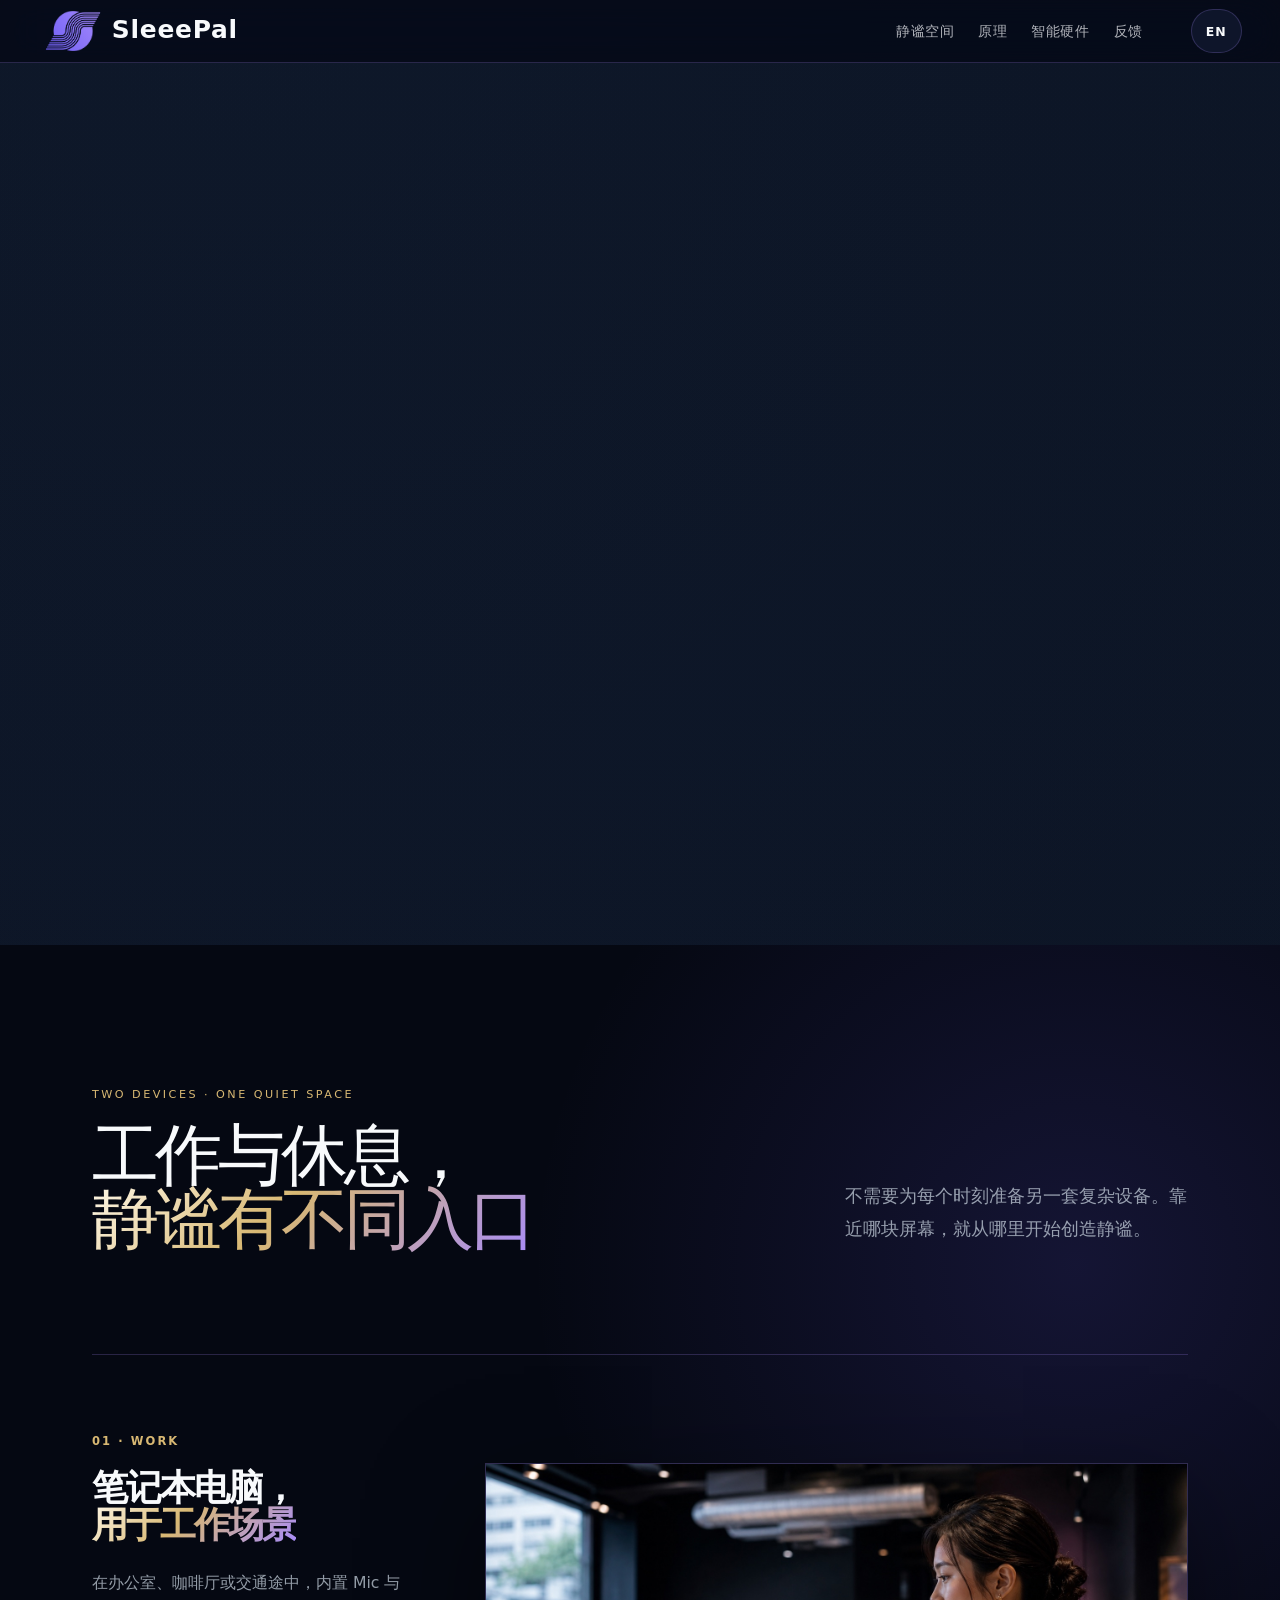
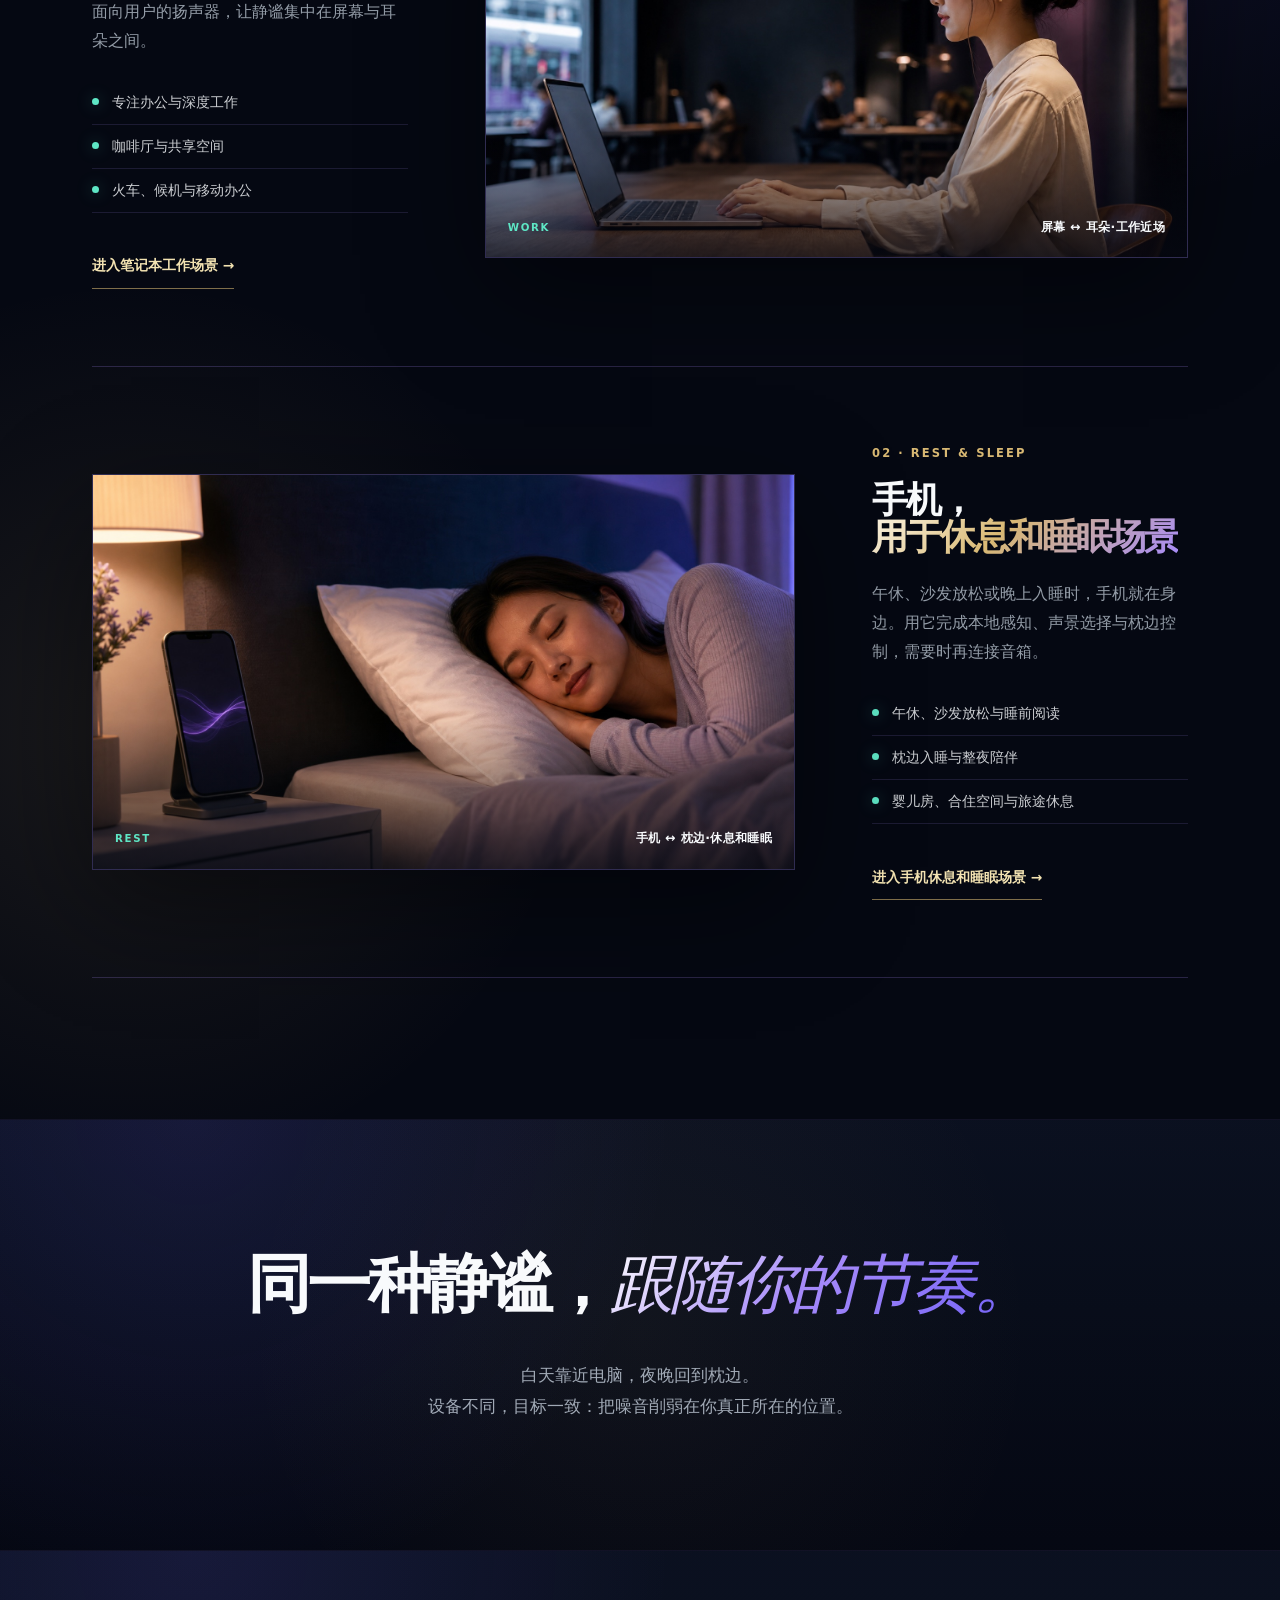
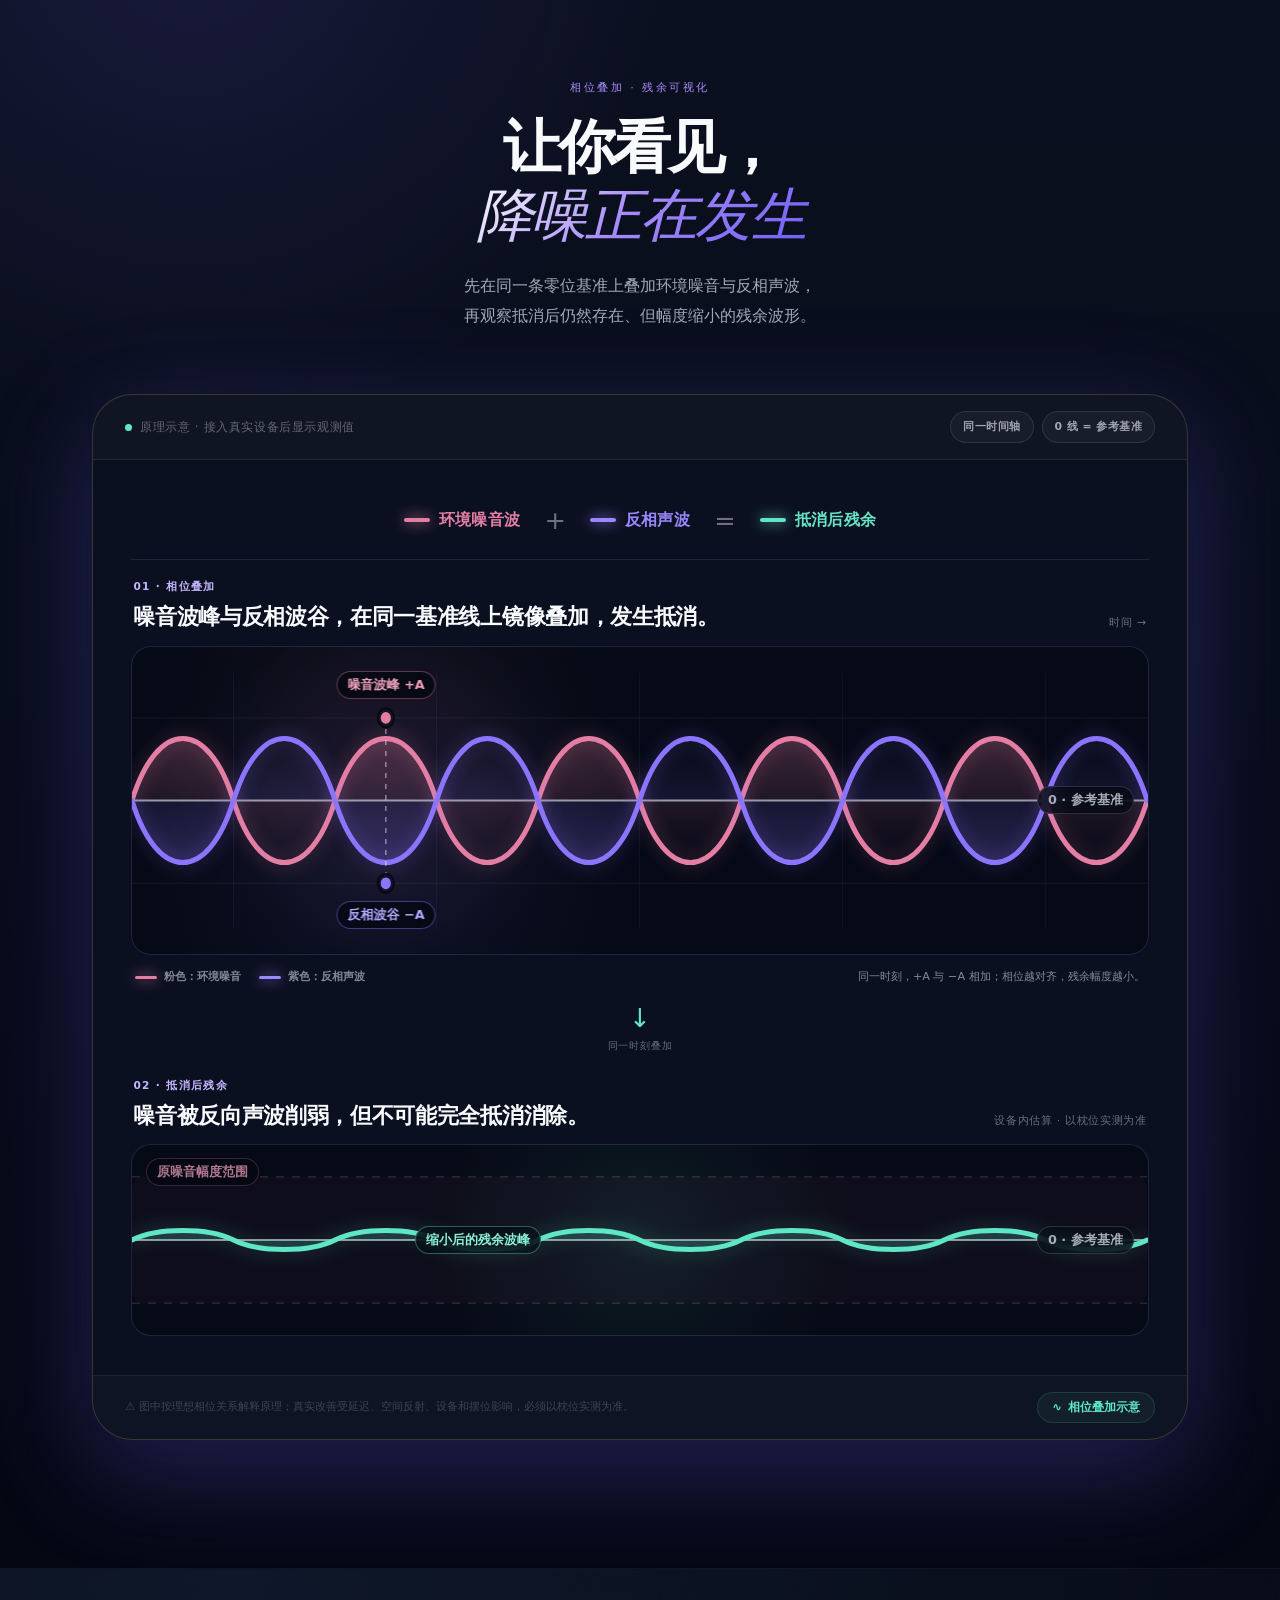
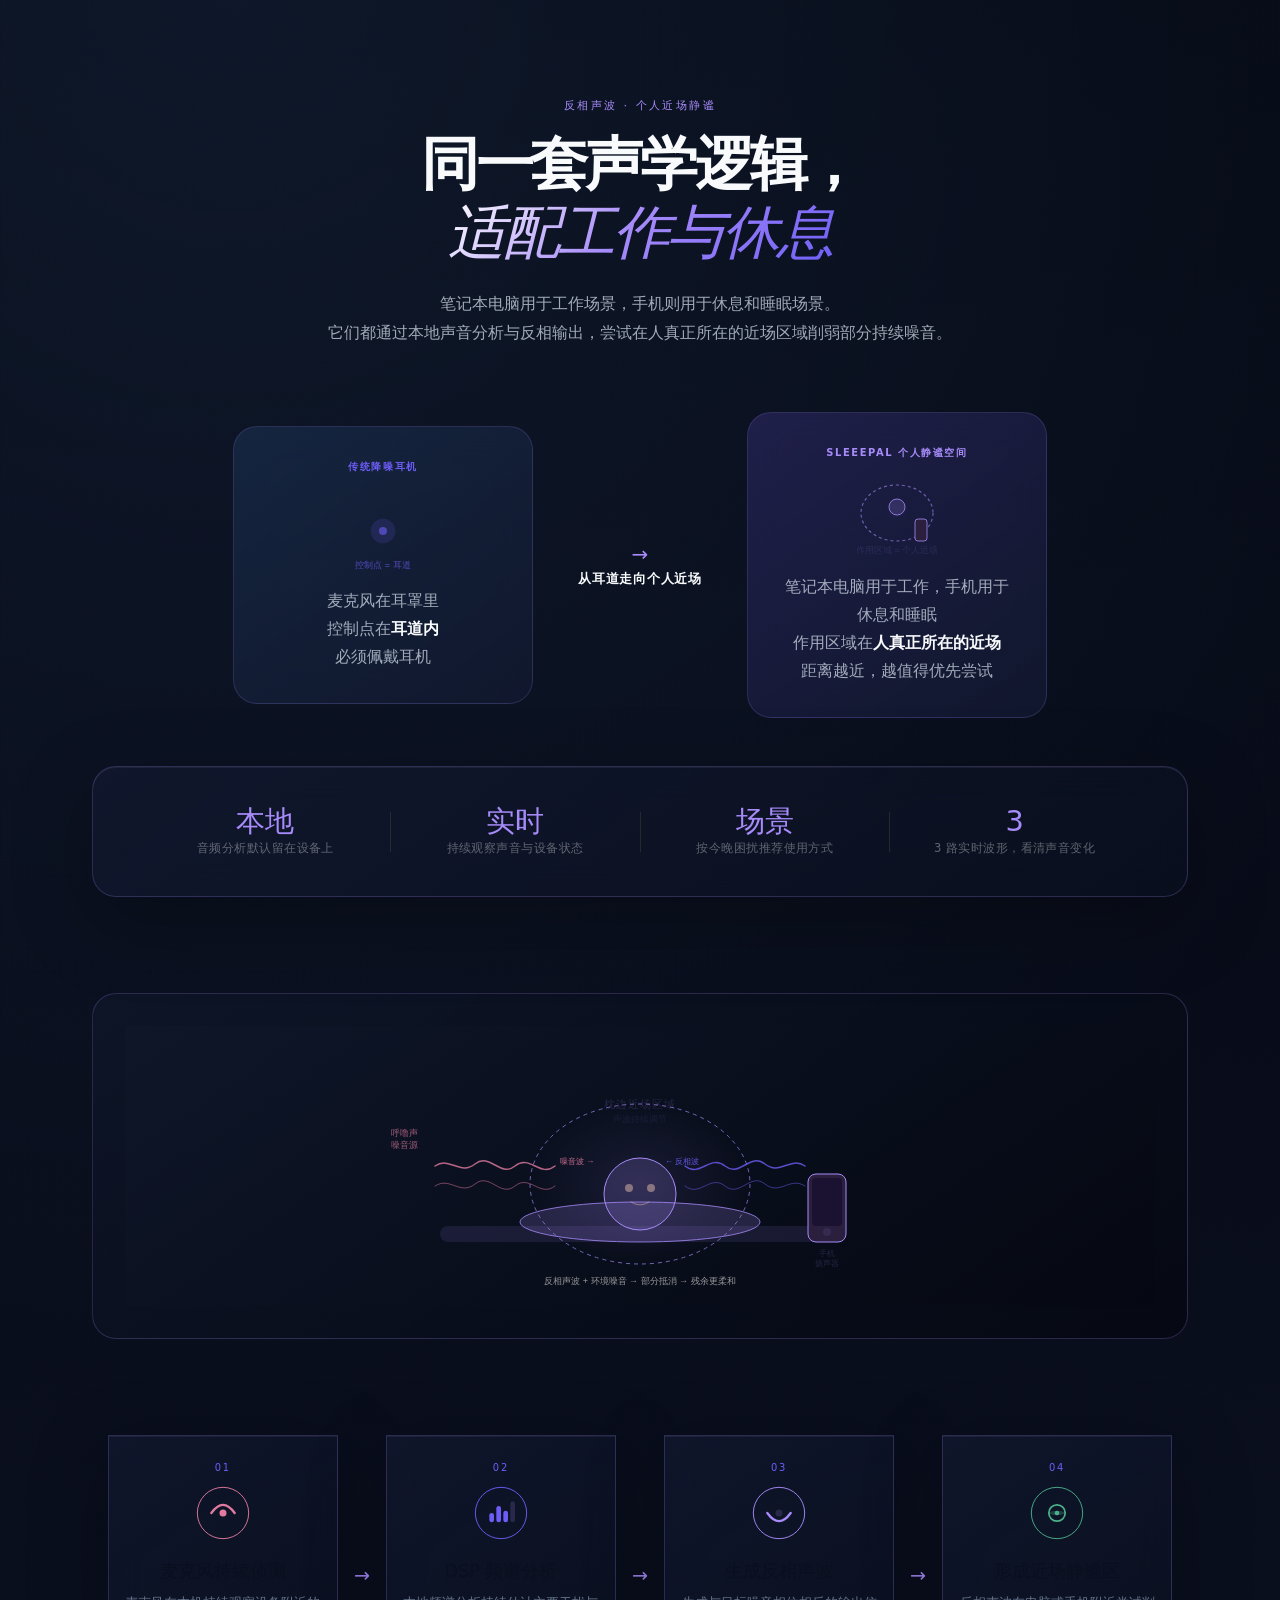
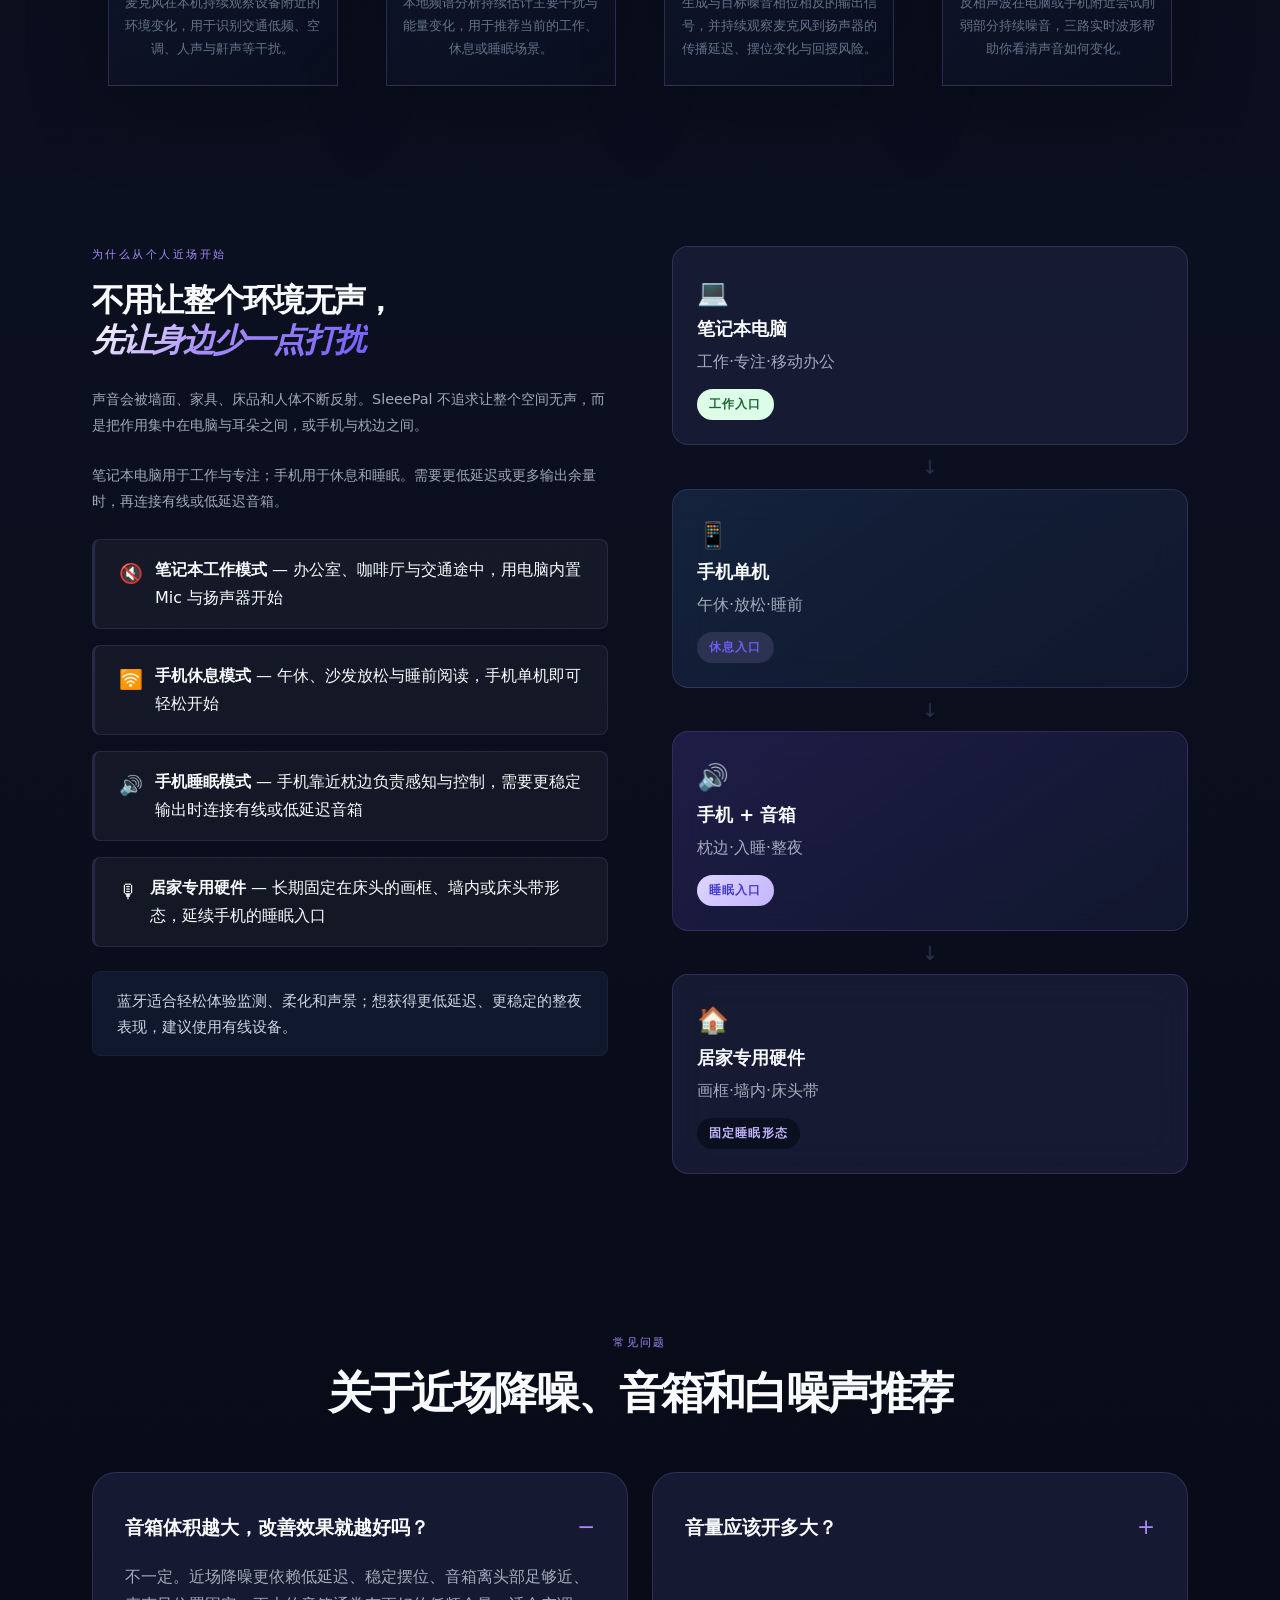
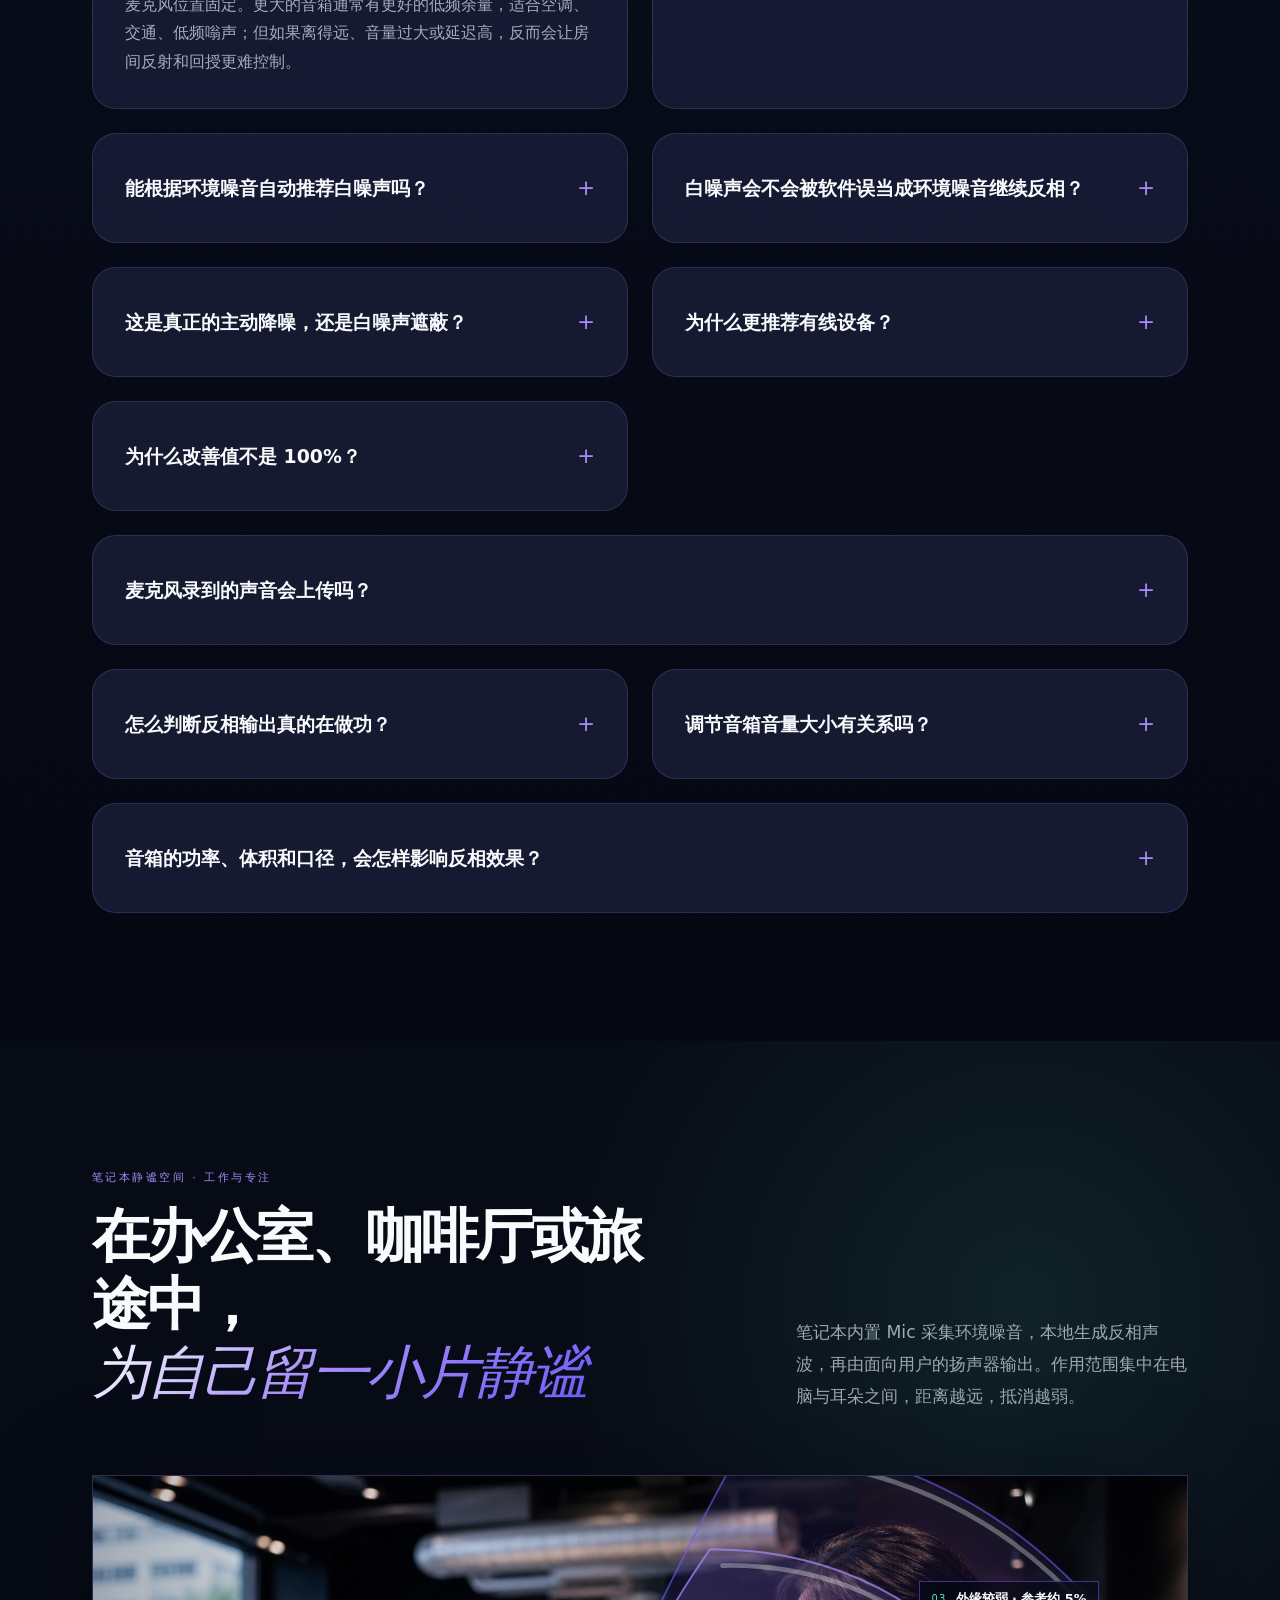
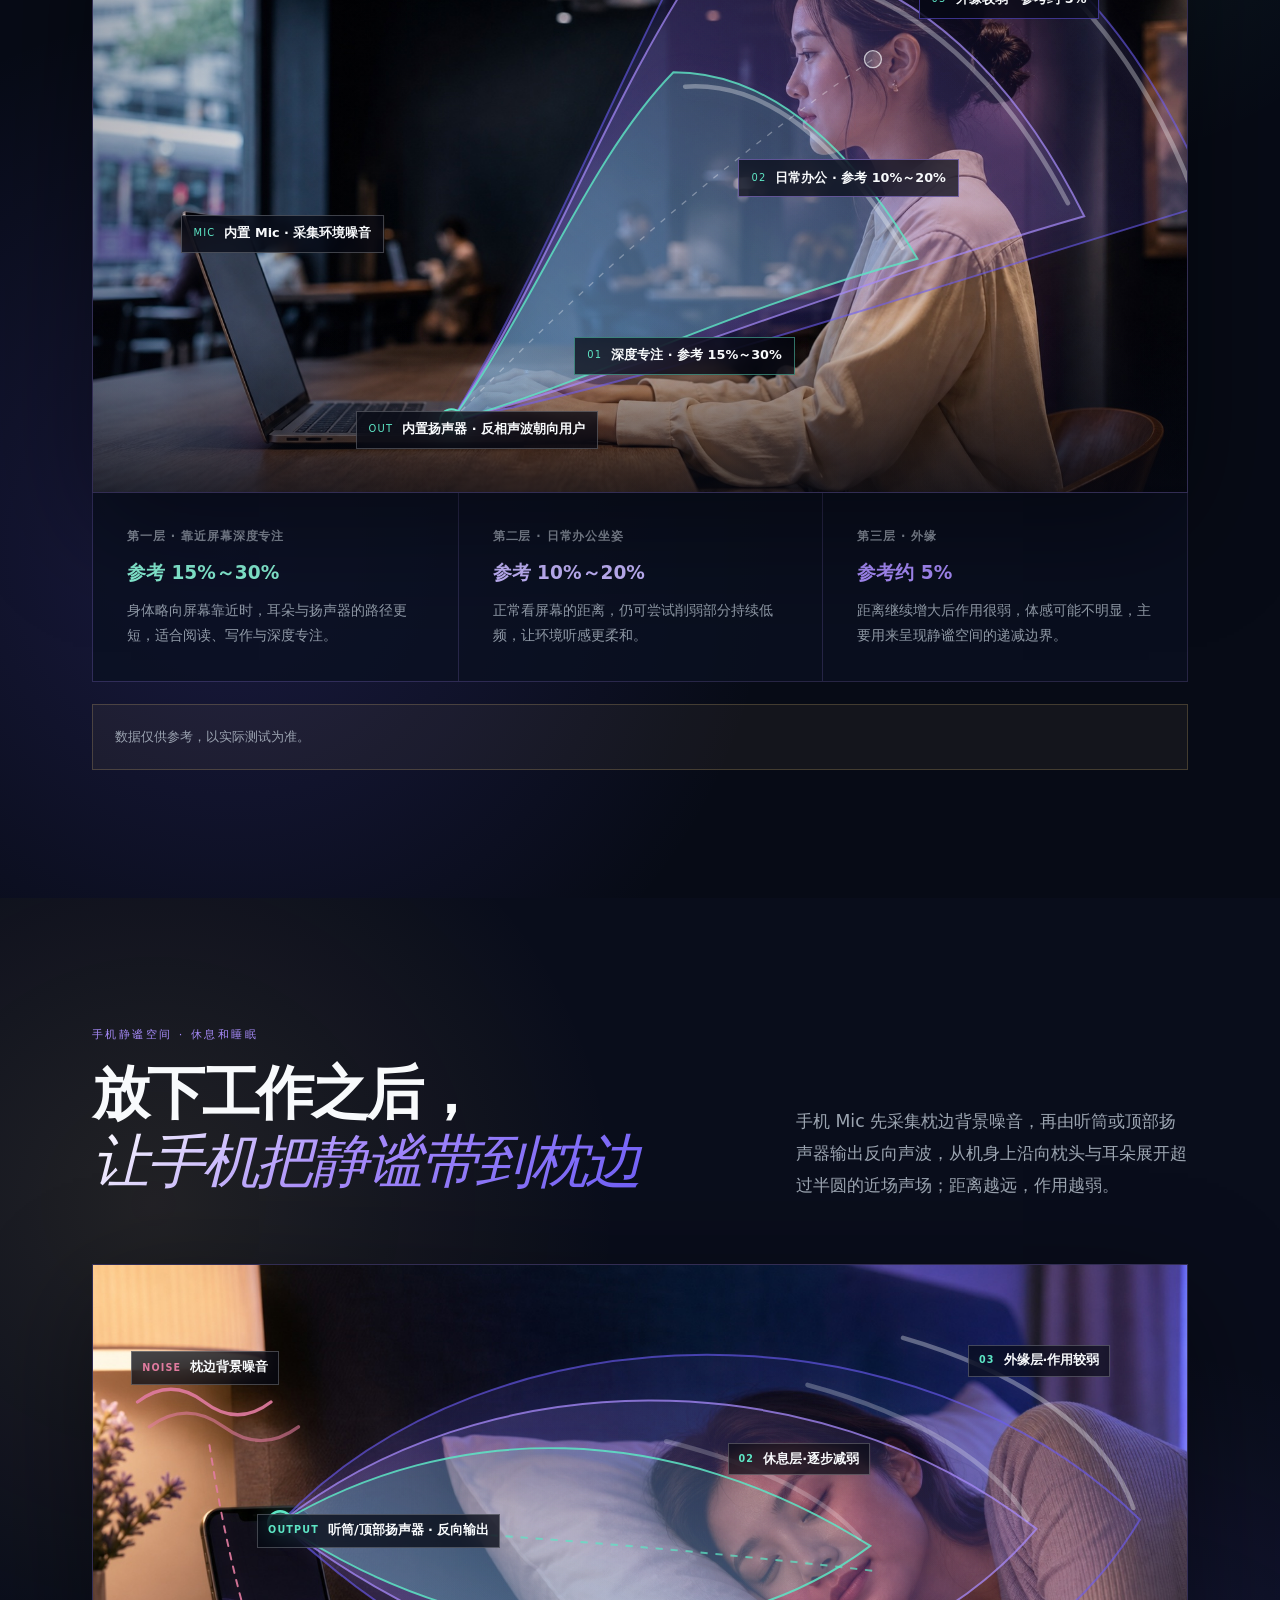
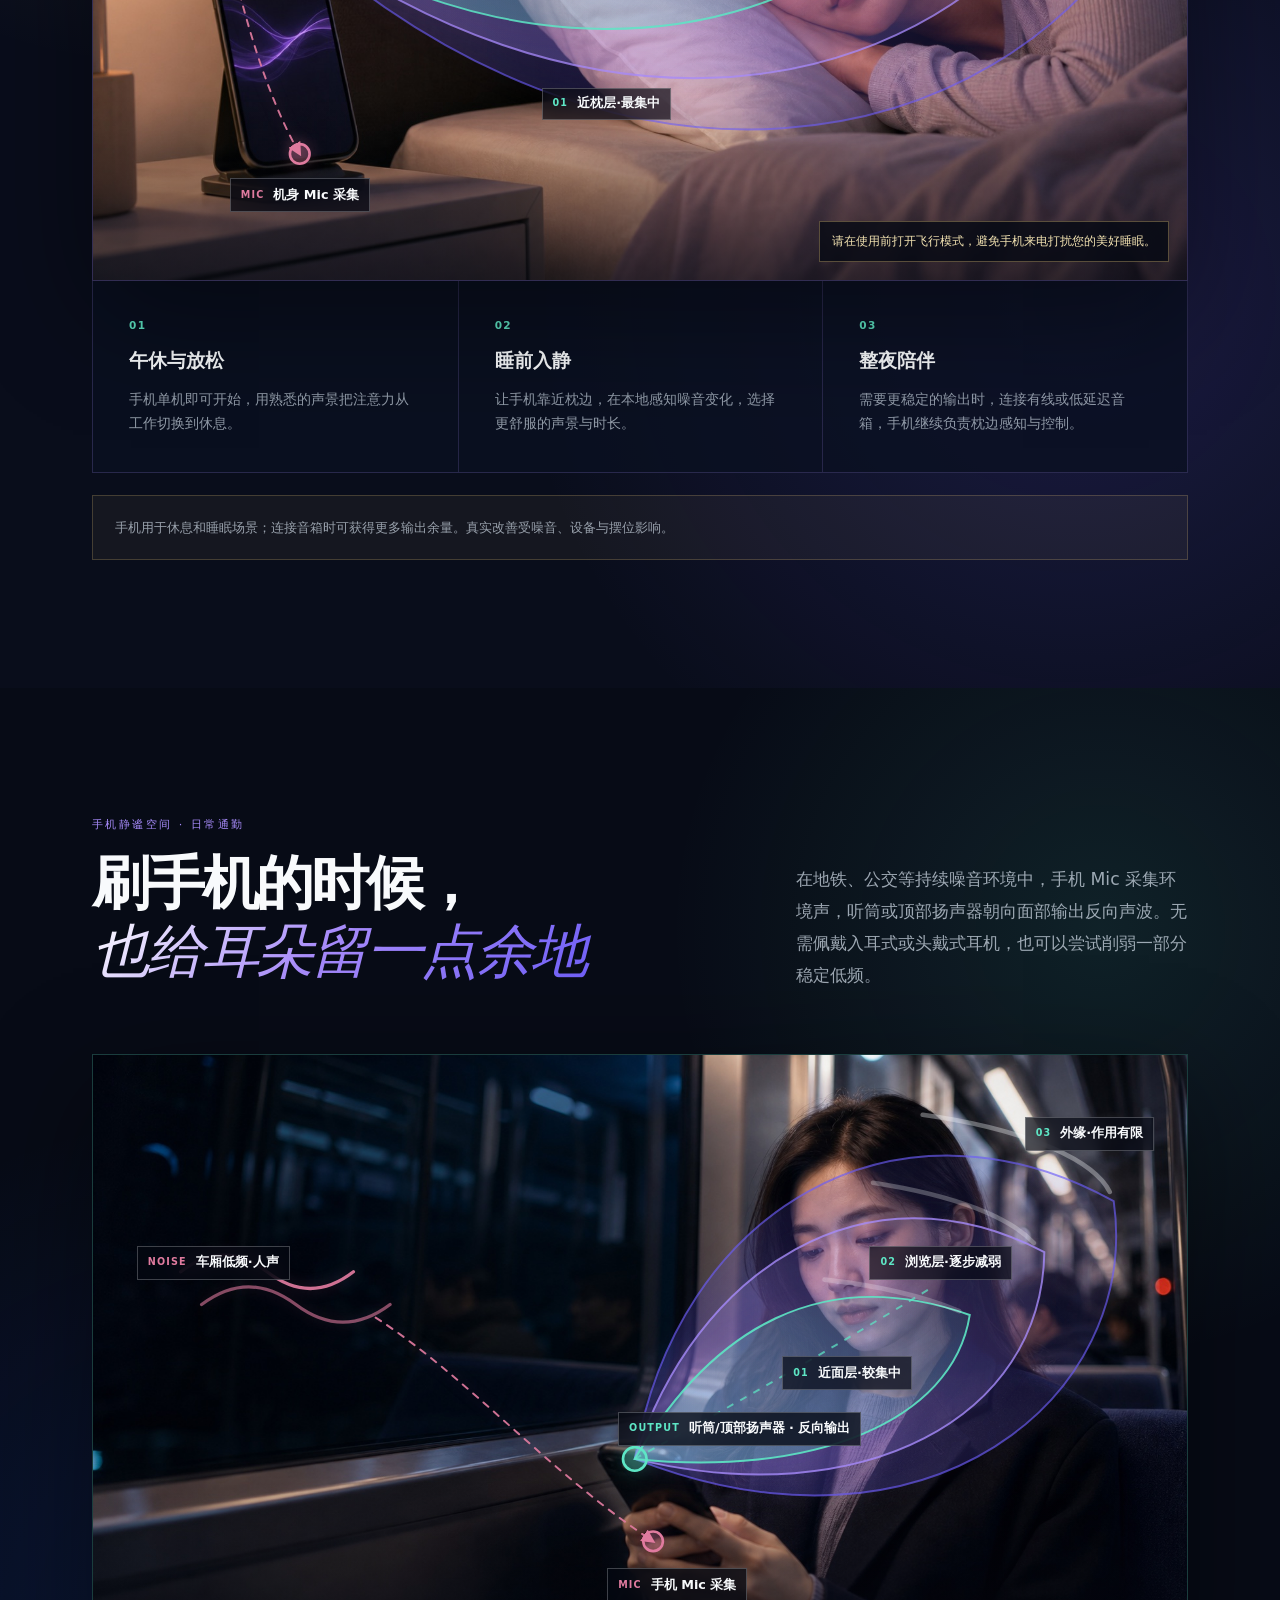
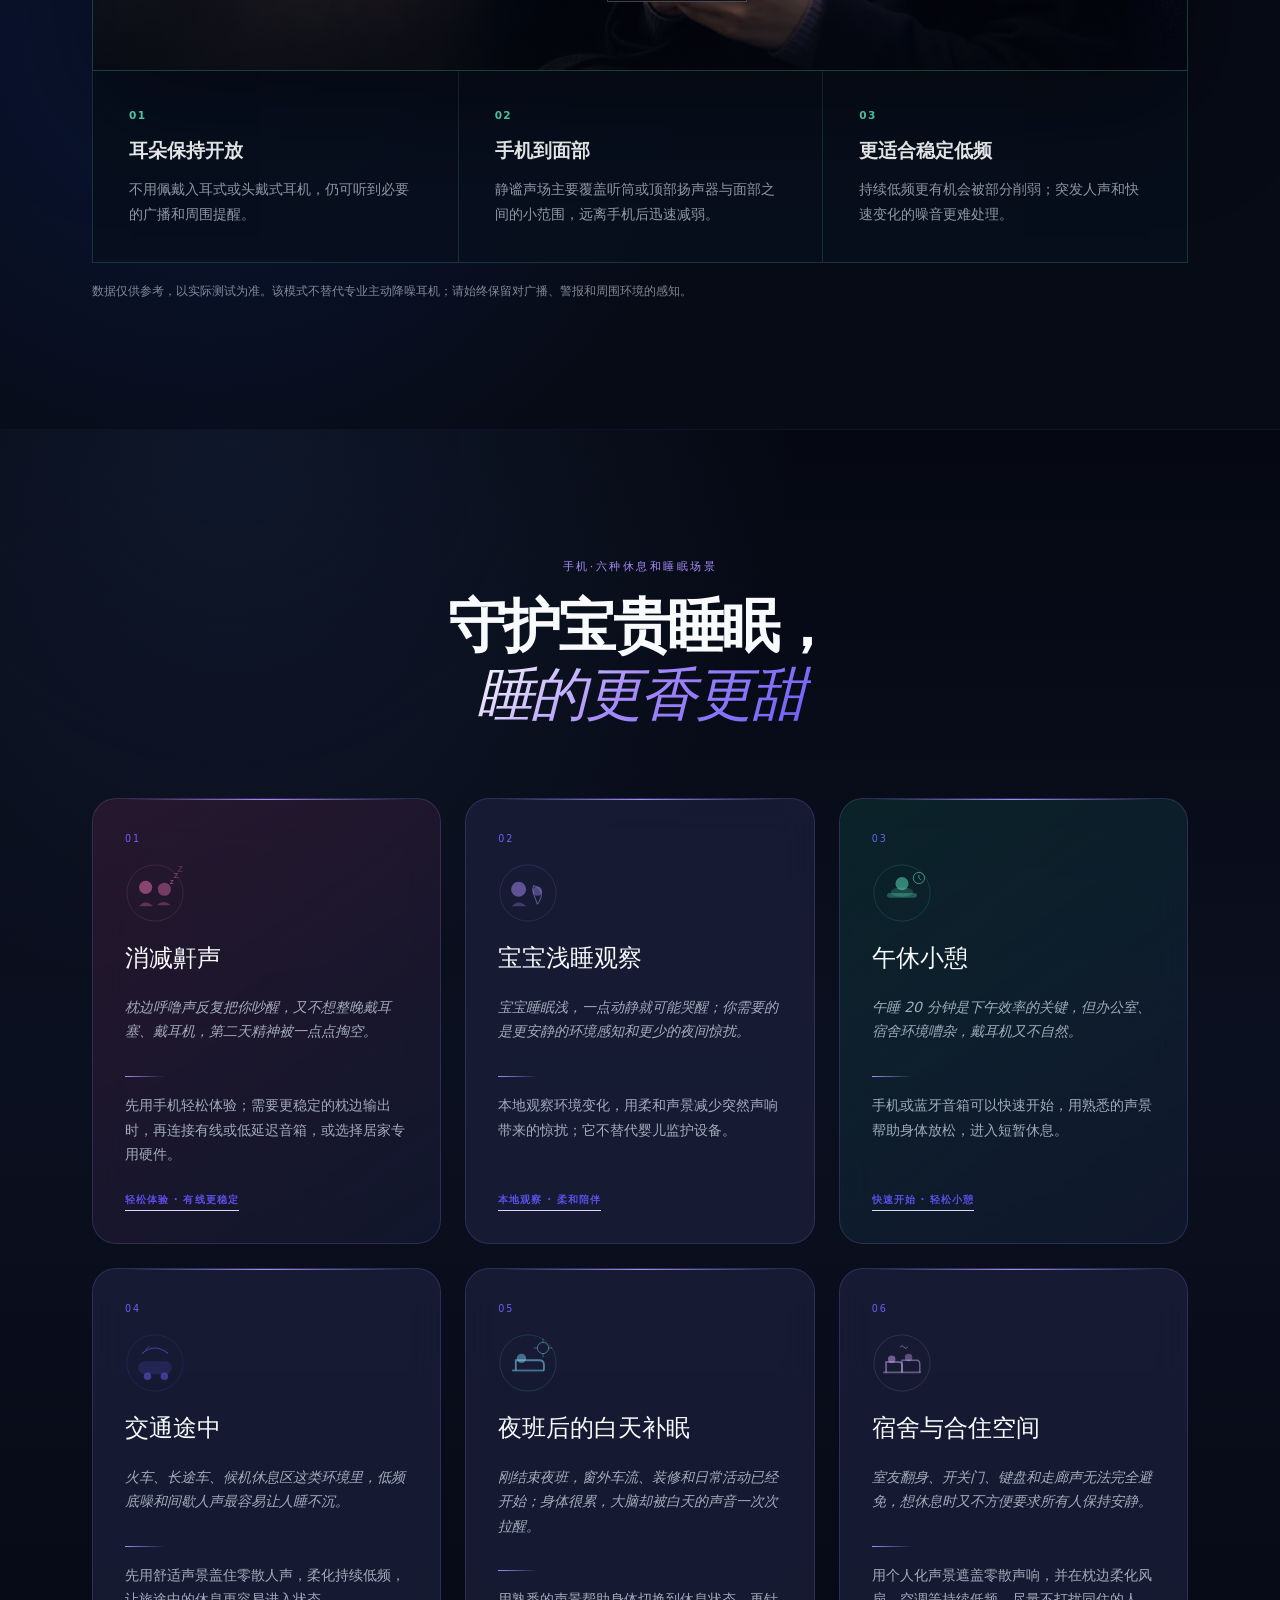
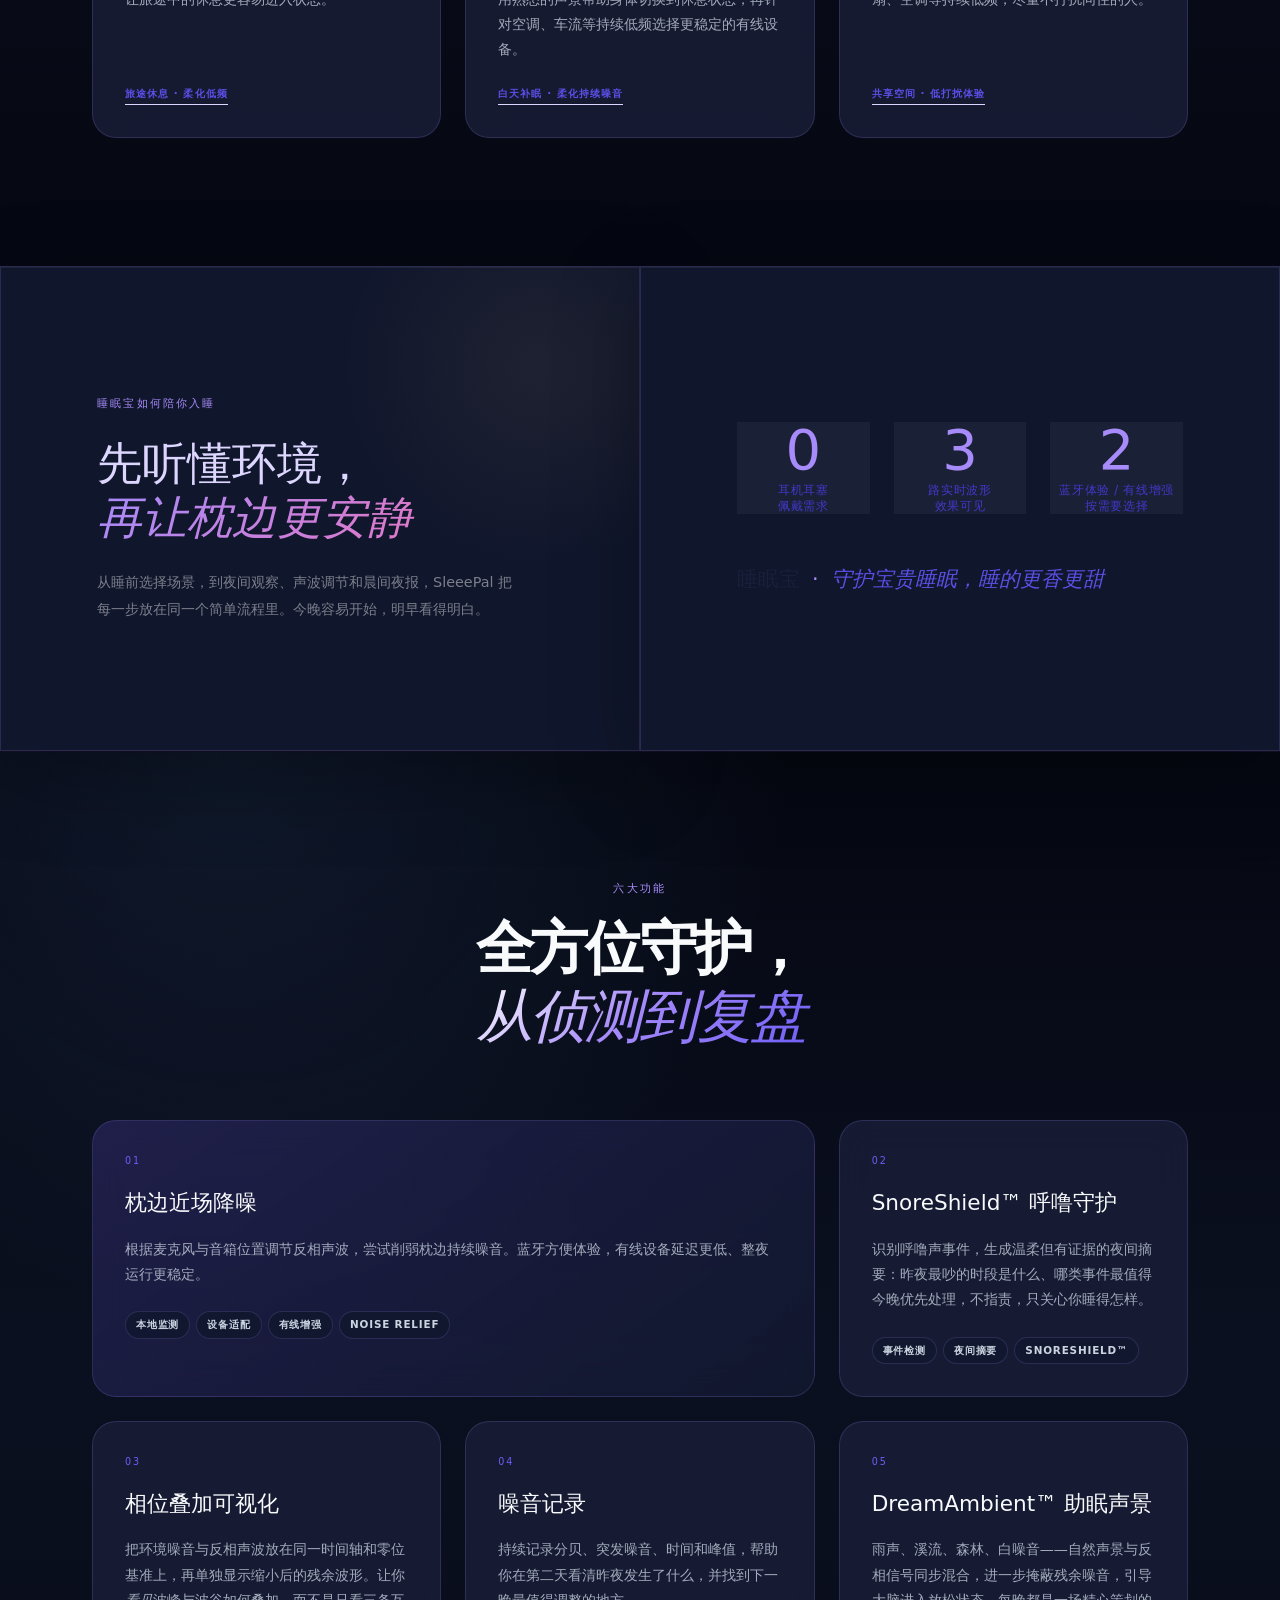
==== commit 8b838ada: "feat: organize smart hardware categories" ====
--- a/index.html
+++ b/index.html
@@ -13,8 +13,8 @@
   <link rel="icon" type="image/png" sizes="32x32" href="./assets/favicon-32.png?v=20260426b" />
   <link rel="icon" type="image/png" sizes="16x16" href="./assets/favicon-16.png?v=20260426b" />
   <link rel="apple-touch-icon" href="./assets/app-icon-preview.png?v=20260426b" />
-  <link rel="stylesheet" href="./styles.css?v=20260725-mobile-transit1" />
-  <script src="./site.js?v=20260725-mobile-transit1" defer></script>
+  <link rel="stylesheet" href="./styles.css?v=20260725-hardware-nav1" />
+  <script src="./site.js?v=20260725-hardware-nav1" defer></script>
 </head>
 <body>
 
@@ -27,7 +27,7 @@
       <div class="nav-links" id="primary-navigation" role="navigation" aria-label="主要导航">
         <a href="#quiet-spaces" data-i18n="nav.philosophy">静谧空间</a>
         <a href="#science" data-i18n="nav.science">原理</a>
-        <a href="./hardware-sku.html#concealed" data-i18n="nav.hardware">产品形态</a>
+        <a href="./hardware-sku.html" data-i18n="nav.hardware">智能硬件</a>
         <a href="./feedback.html" data-i18n="nav.feedback">反馈</a>
       </div>
       <button class="lang-toggle" type="button" data-lang-toggle>EN</button>
@@ -1223,7 +1223,7 @@
   </div>
 
   <!-- ══ TESTIMONIALS ══ -->
-  <section class="section testimony-section">
+  <section class="section testimony-section" id="scene-observations">
     <div class="container">
       <div class="section-header centered">
         <div class="kicker-lux" data-i18n="testimony.kicker">真实使用场景</div>
@@ -1396,7 +1396,7 @@
           <div class="fl-domain">sleeepal.com</div>
         </div>
         <div class="footer-compact-links" aria-label="页脚导航">
-          <a href="./hardware-sku.html#concealed" data-i18n="nav.hardware">产品形态</a>
+          <a href="./hardware-sku.html" data-i18n="nav.hardware">智能硬件</a>
           <a href="./privacy.html" data-i18n="footer.about1">隐私说明</a>
           <a href="./feedback.html" data-i18n="footer.about3">问题反馈</a>
         </div>
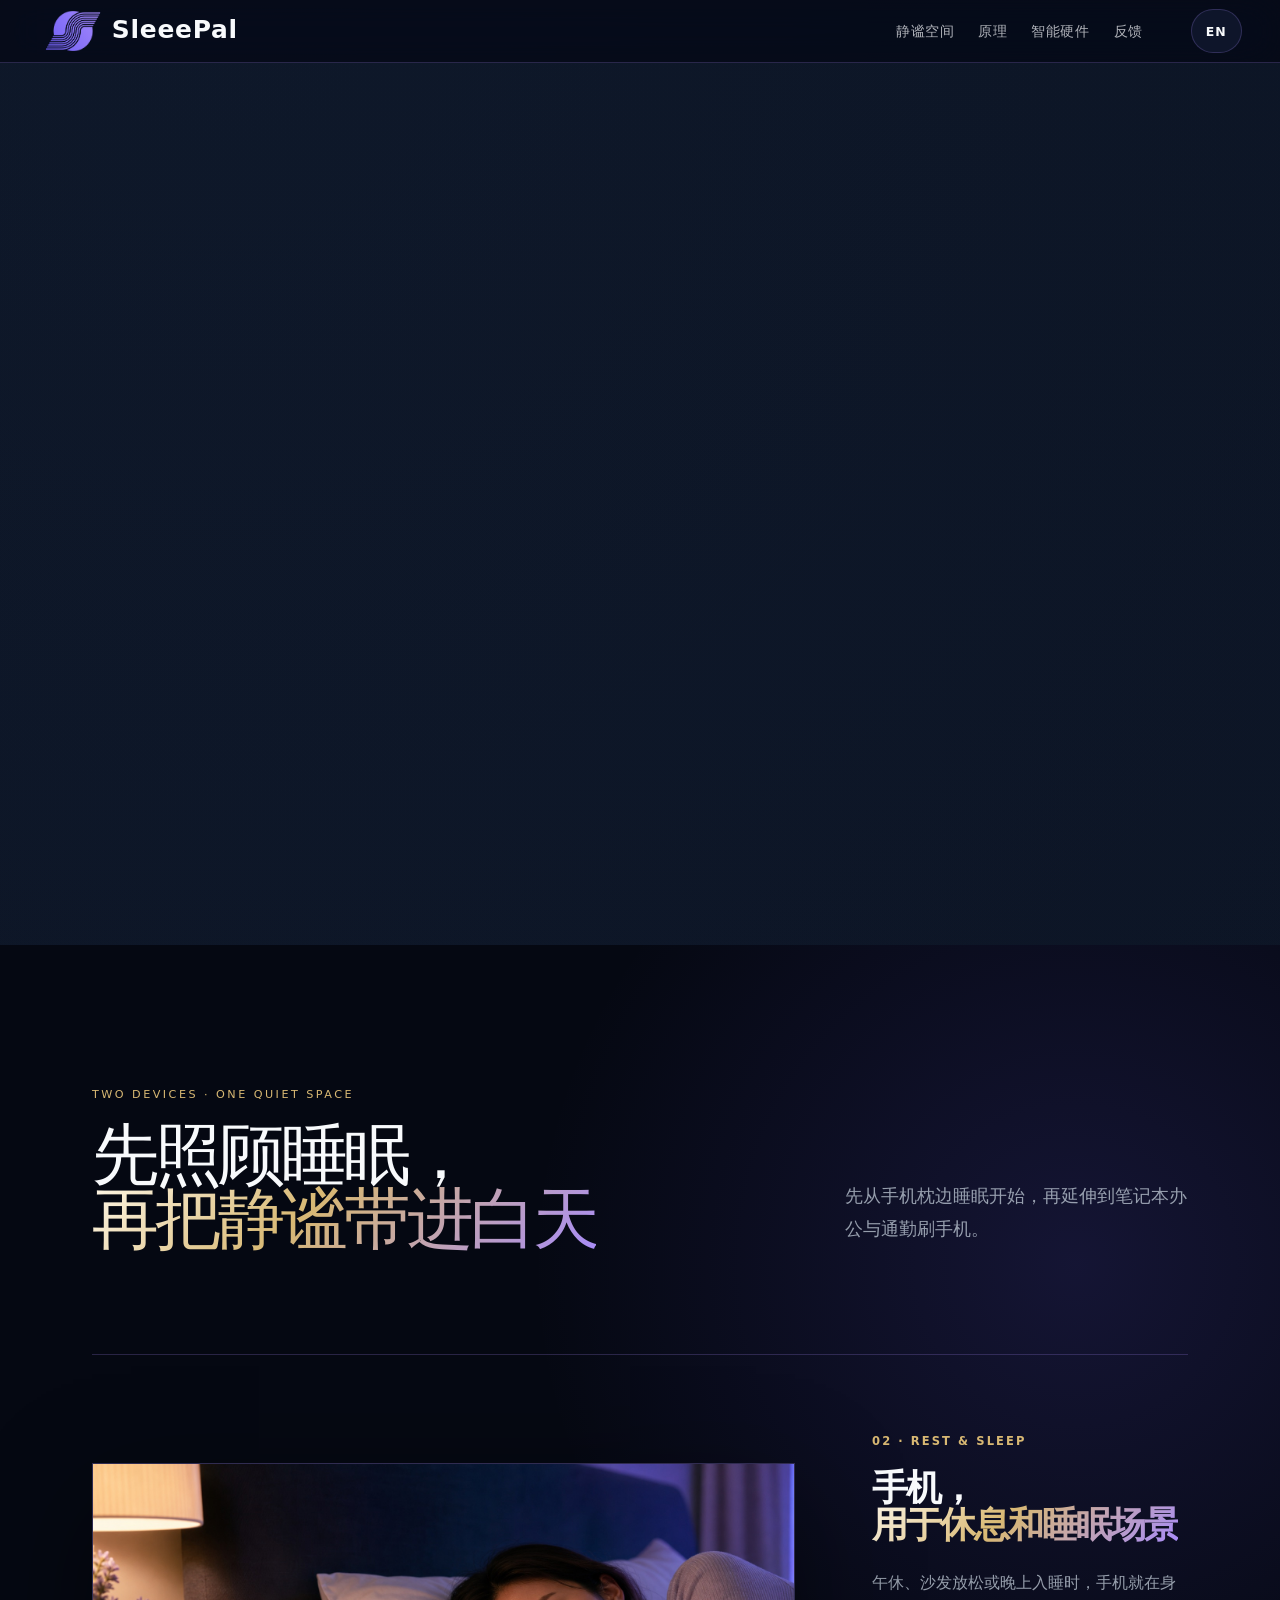
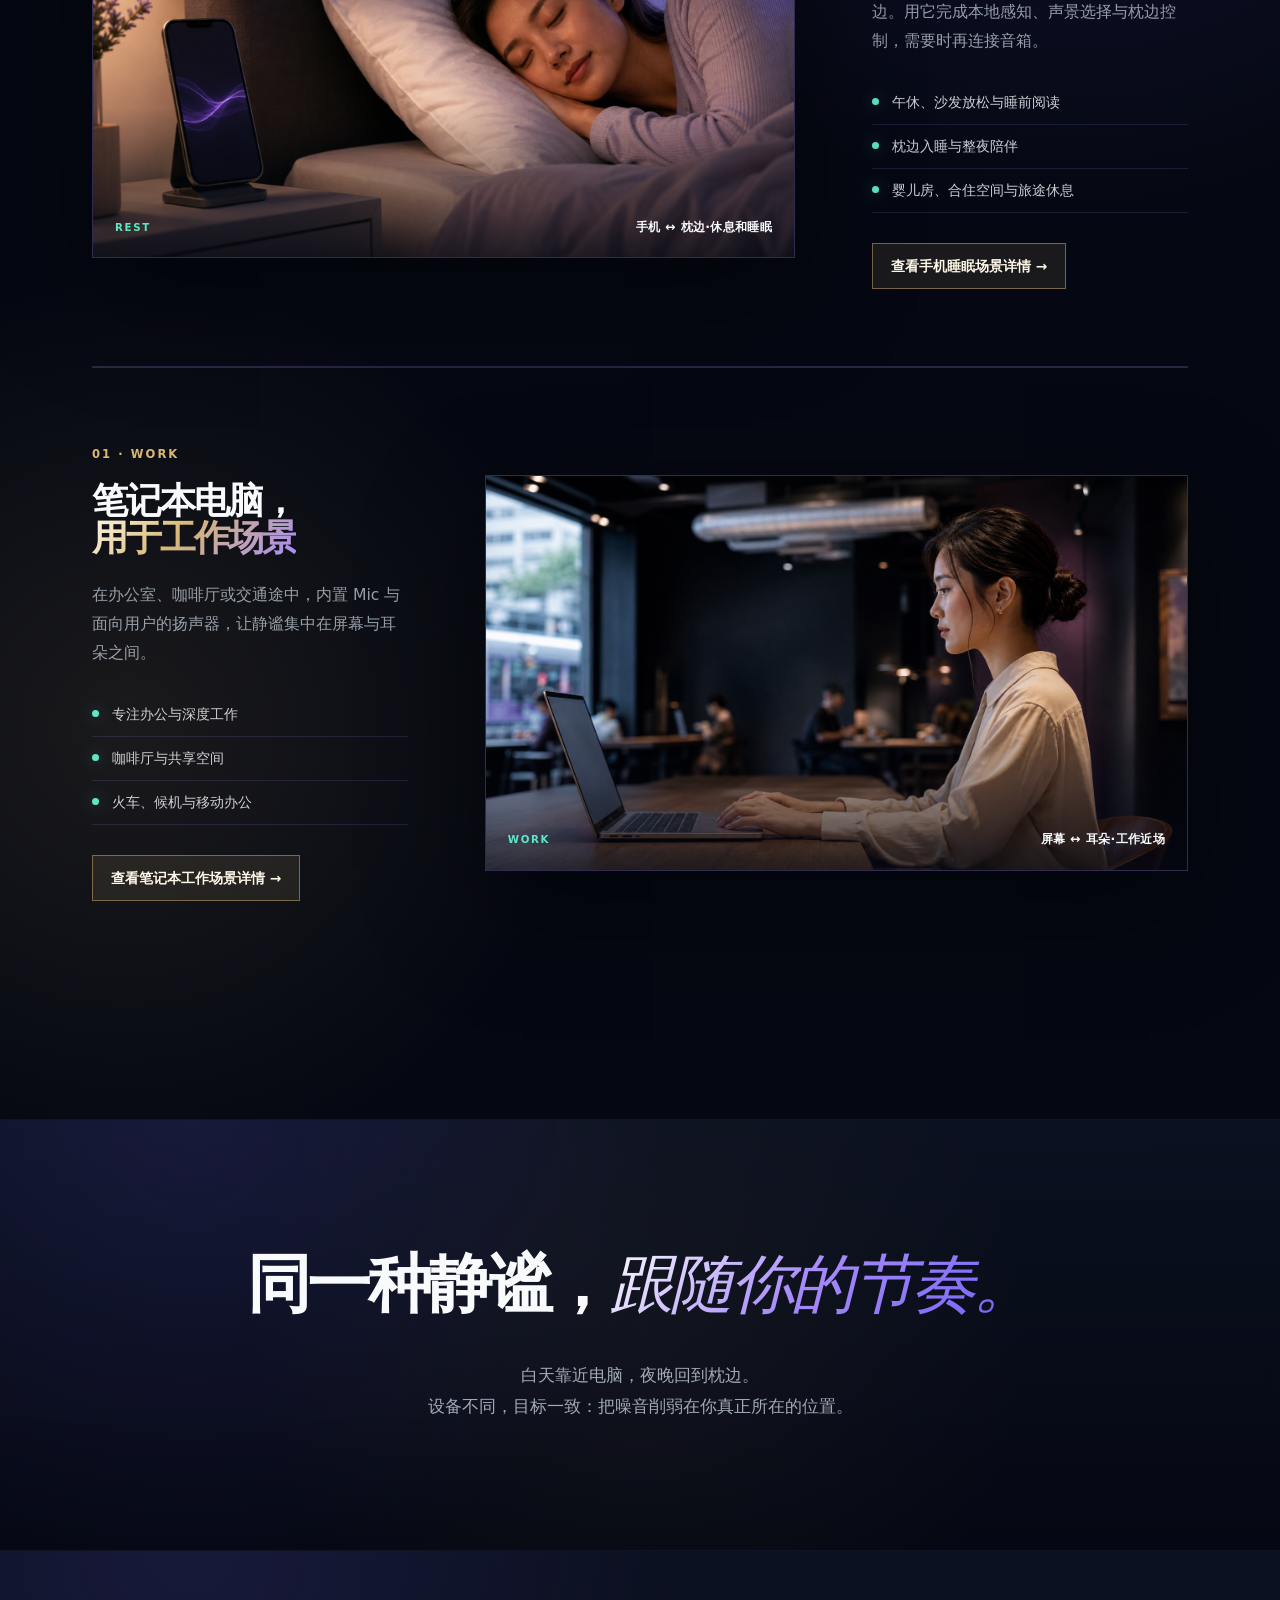
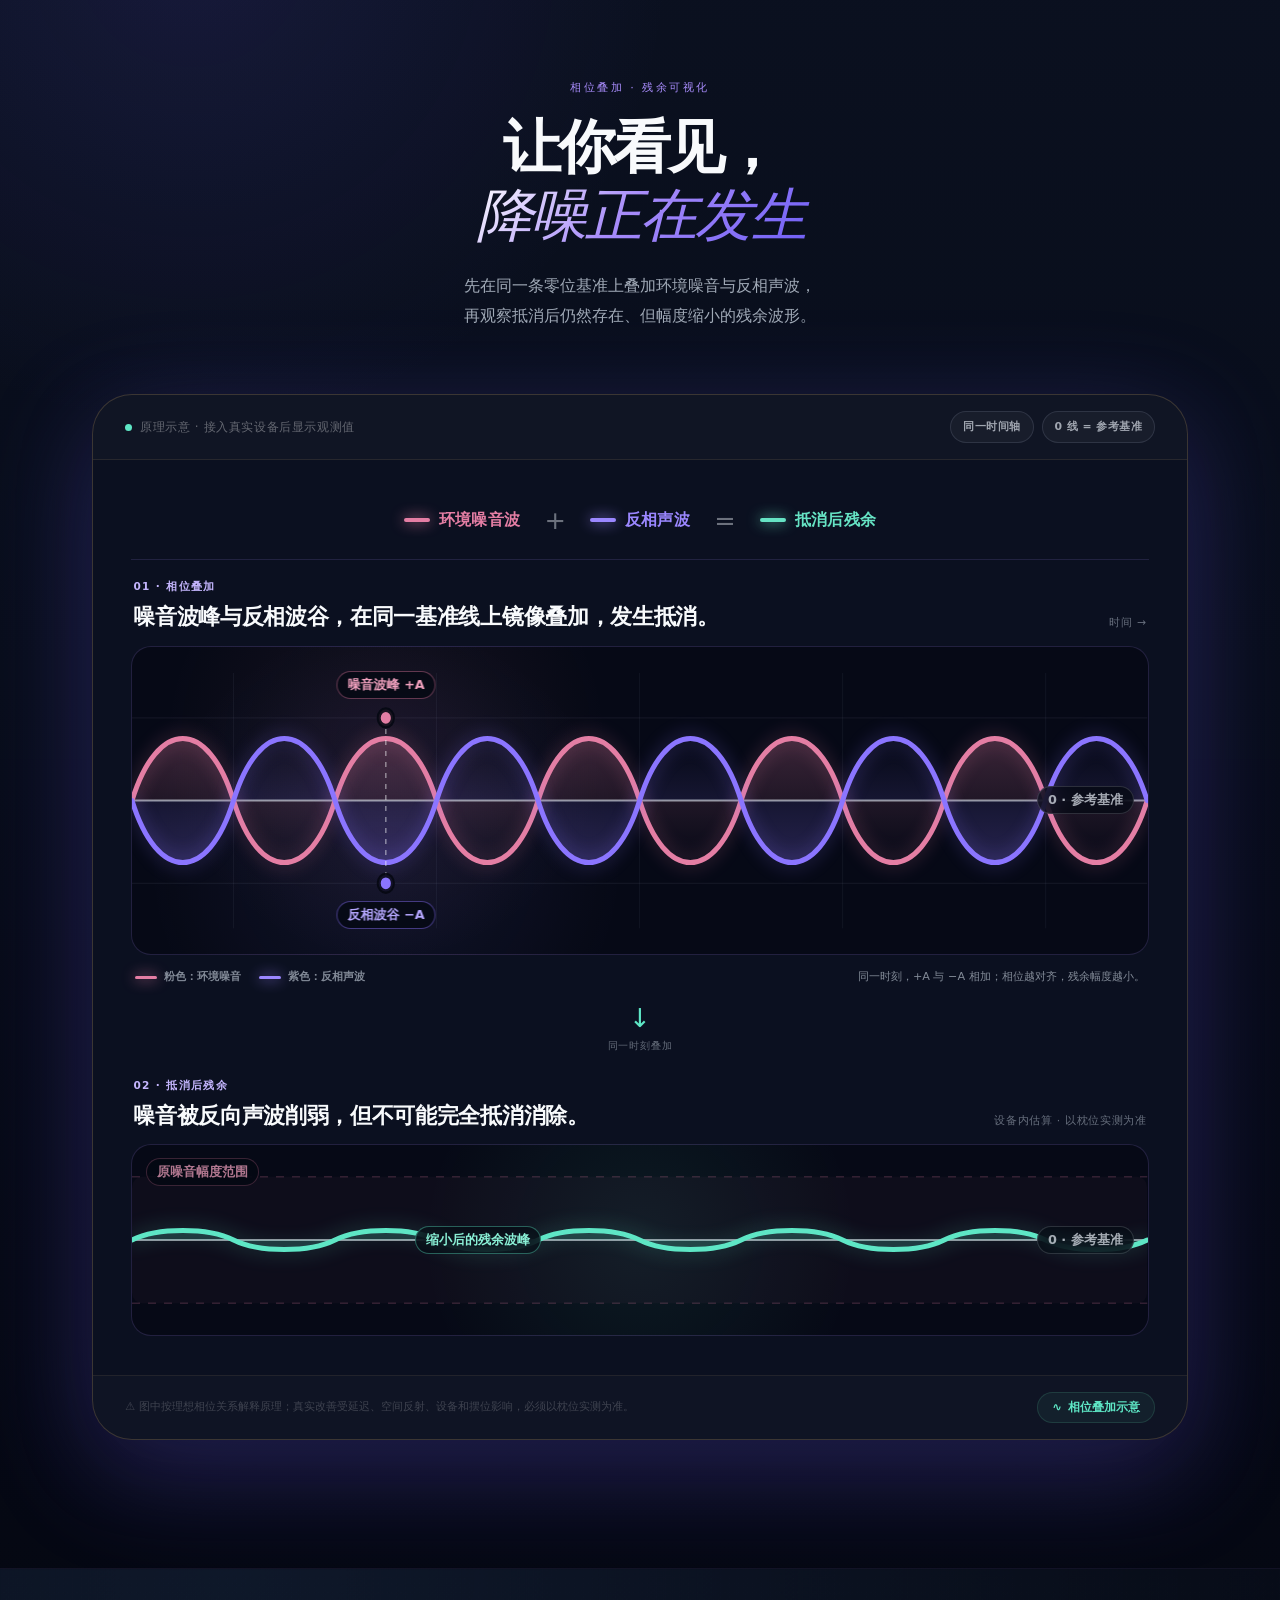
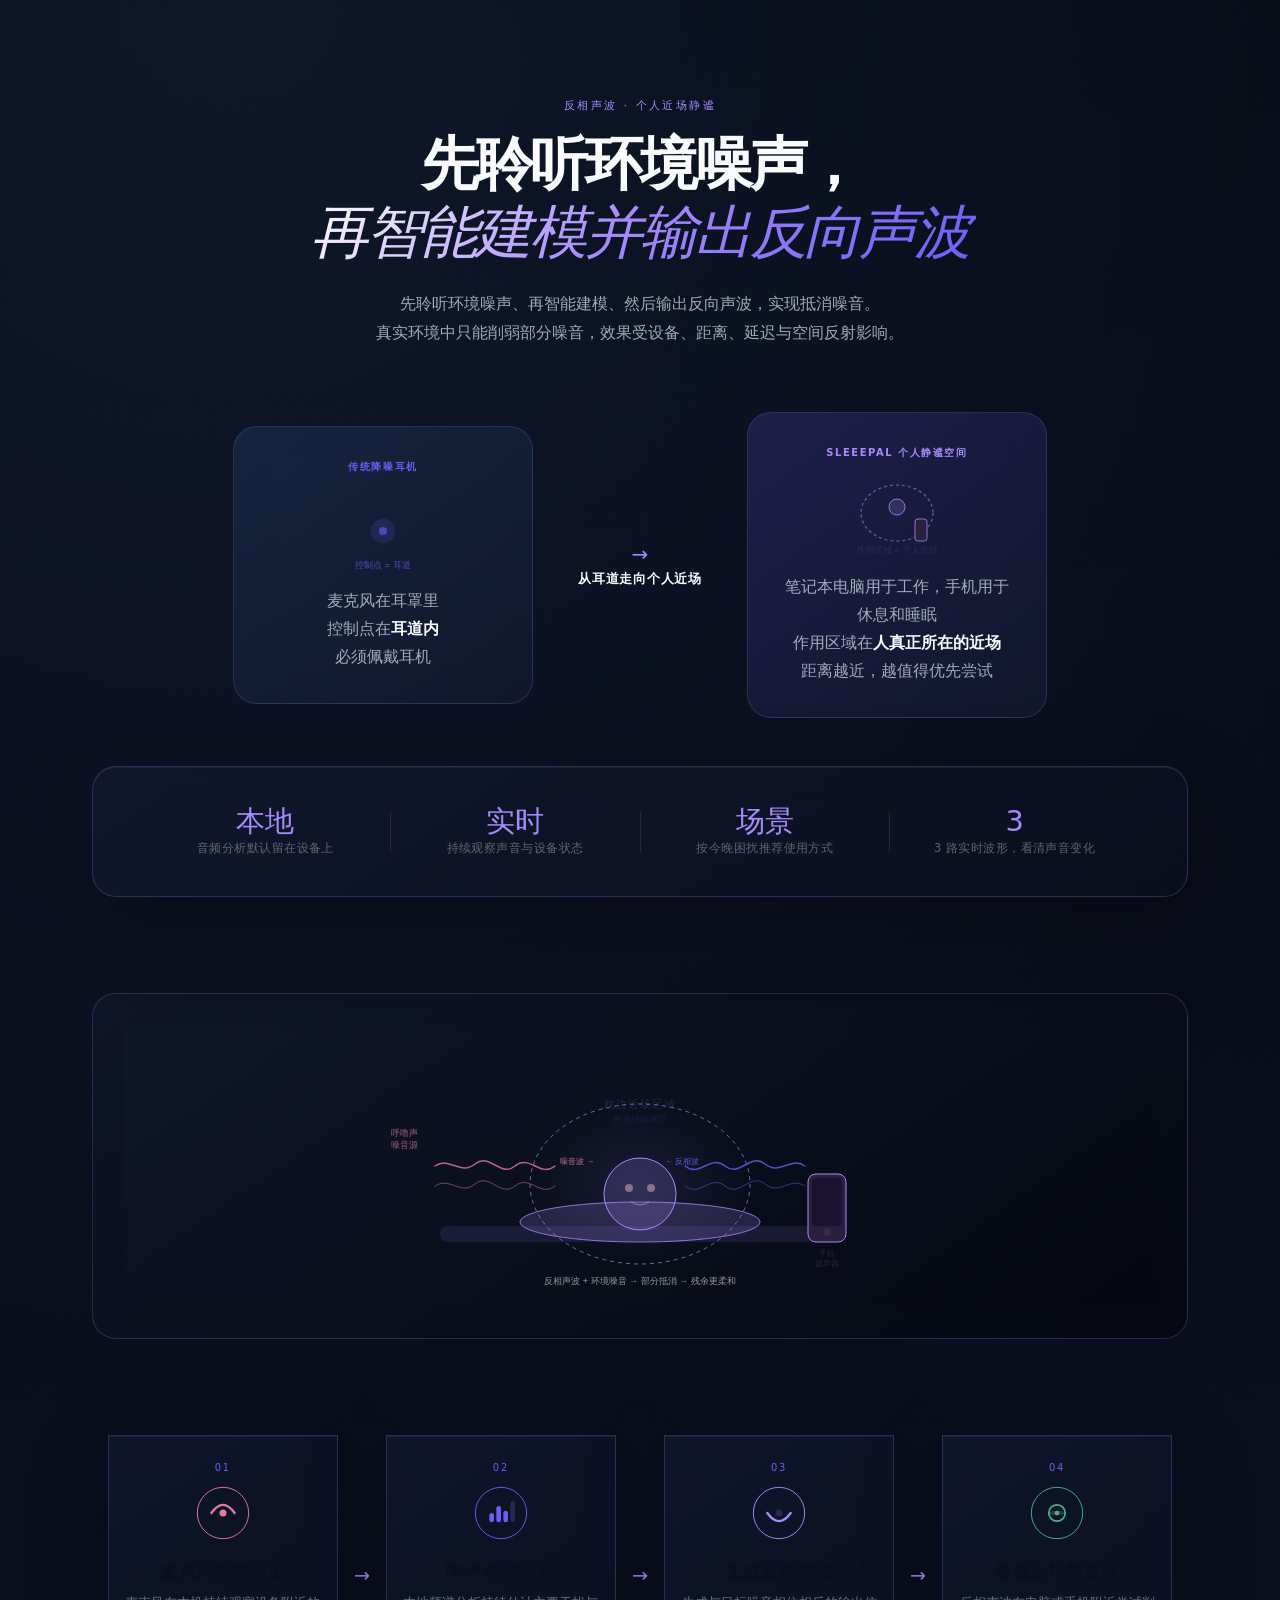
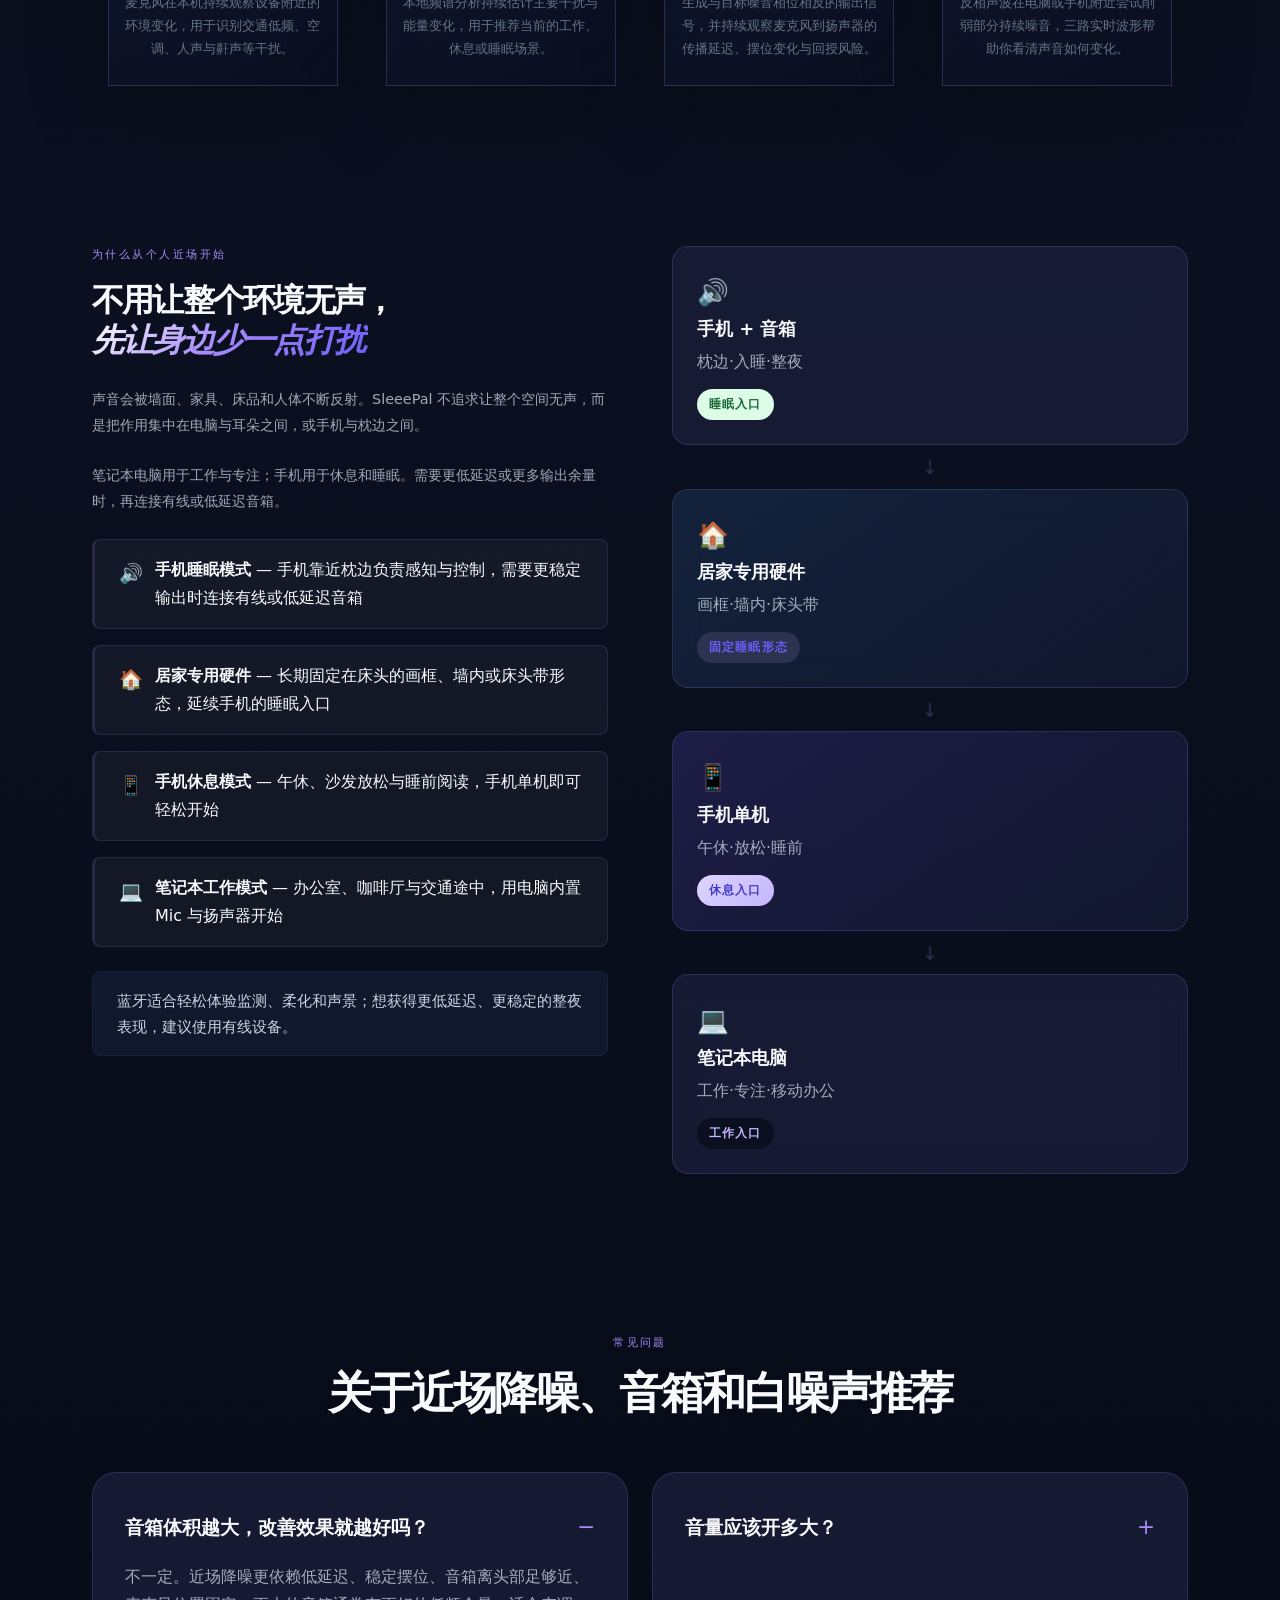
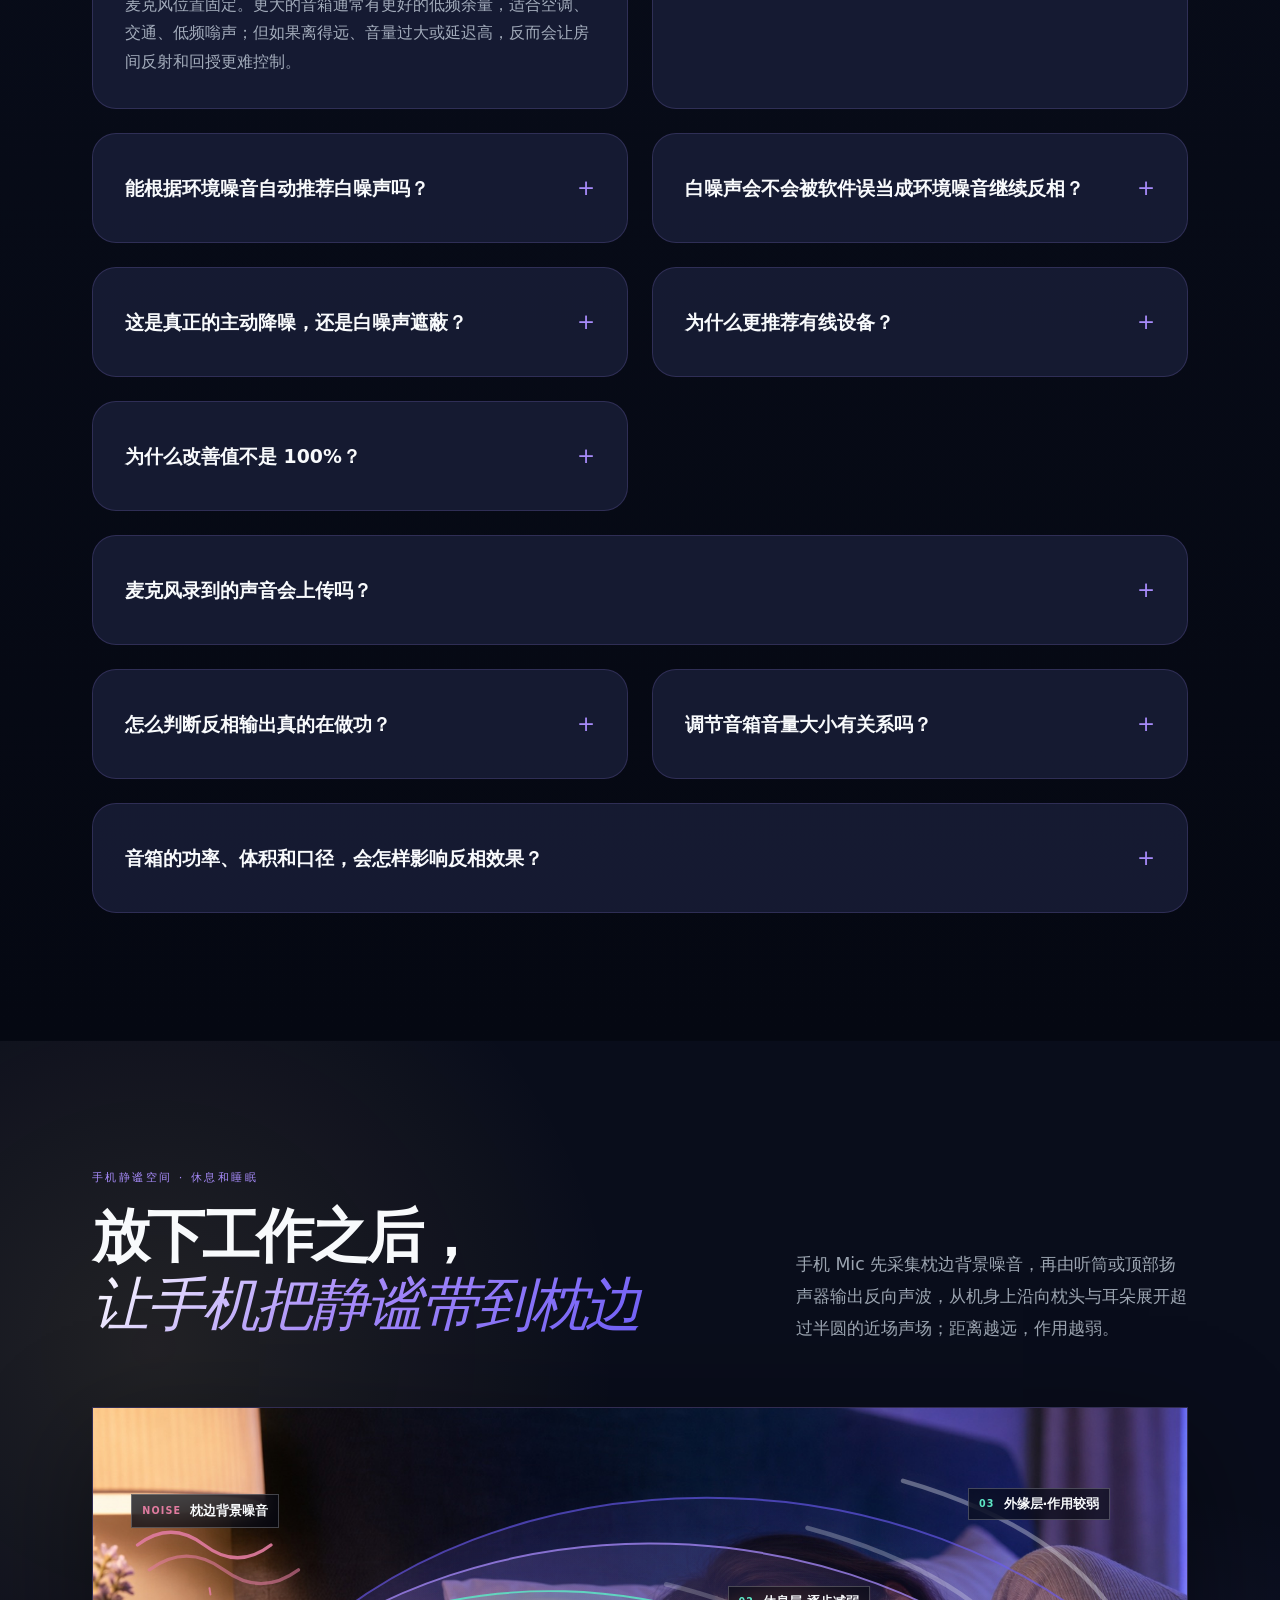
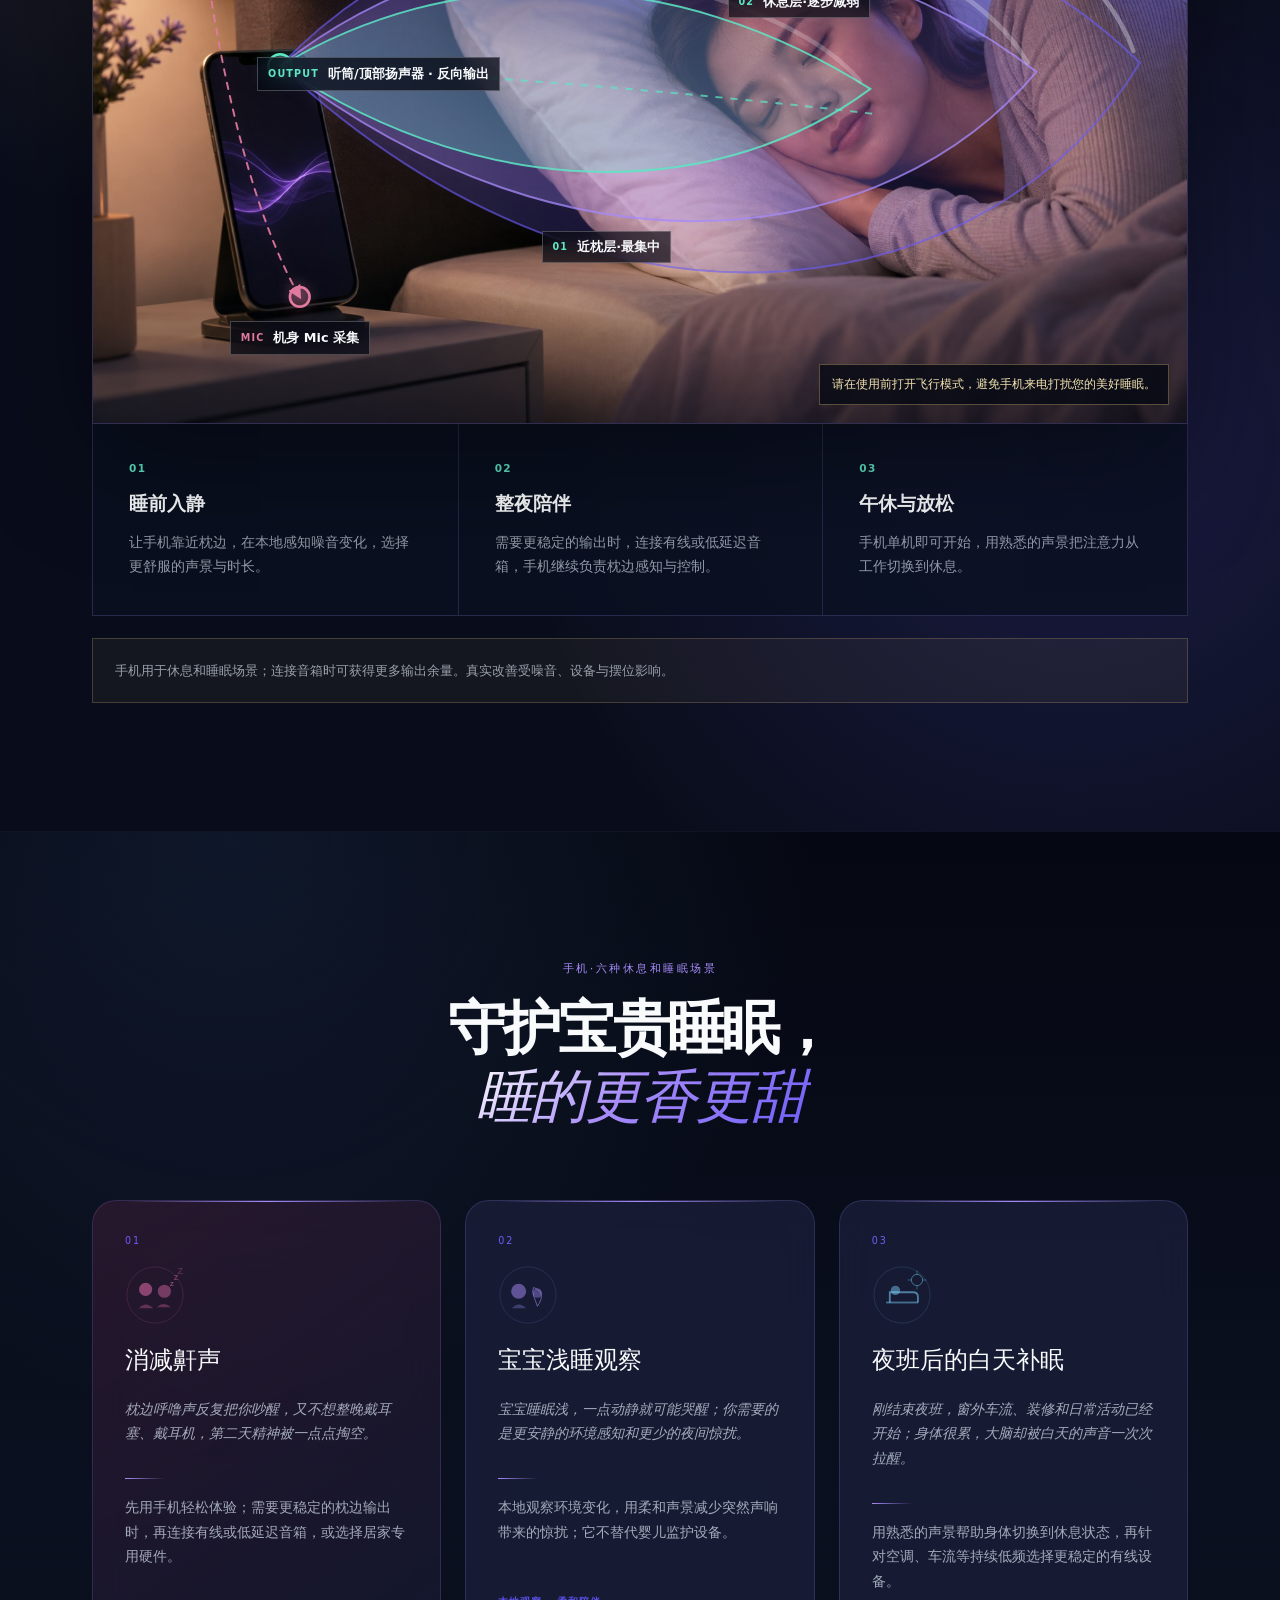
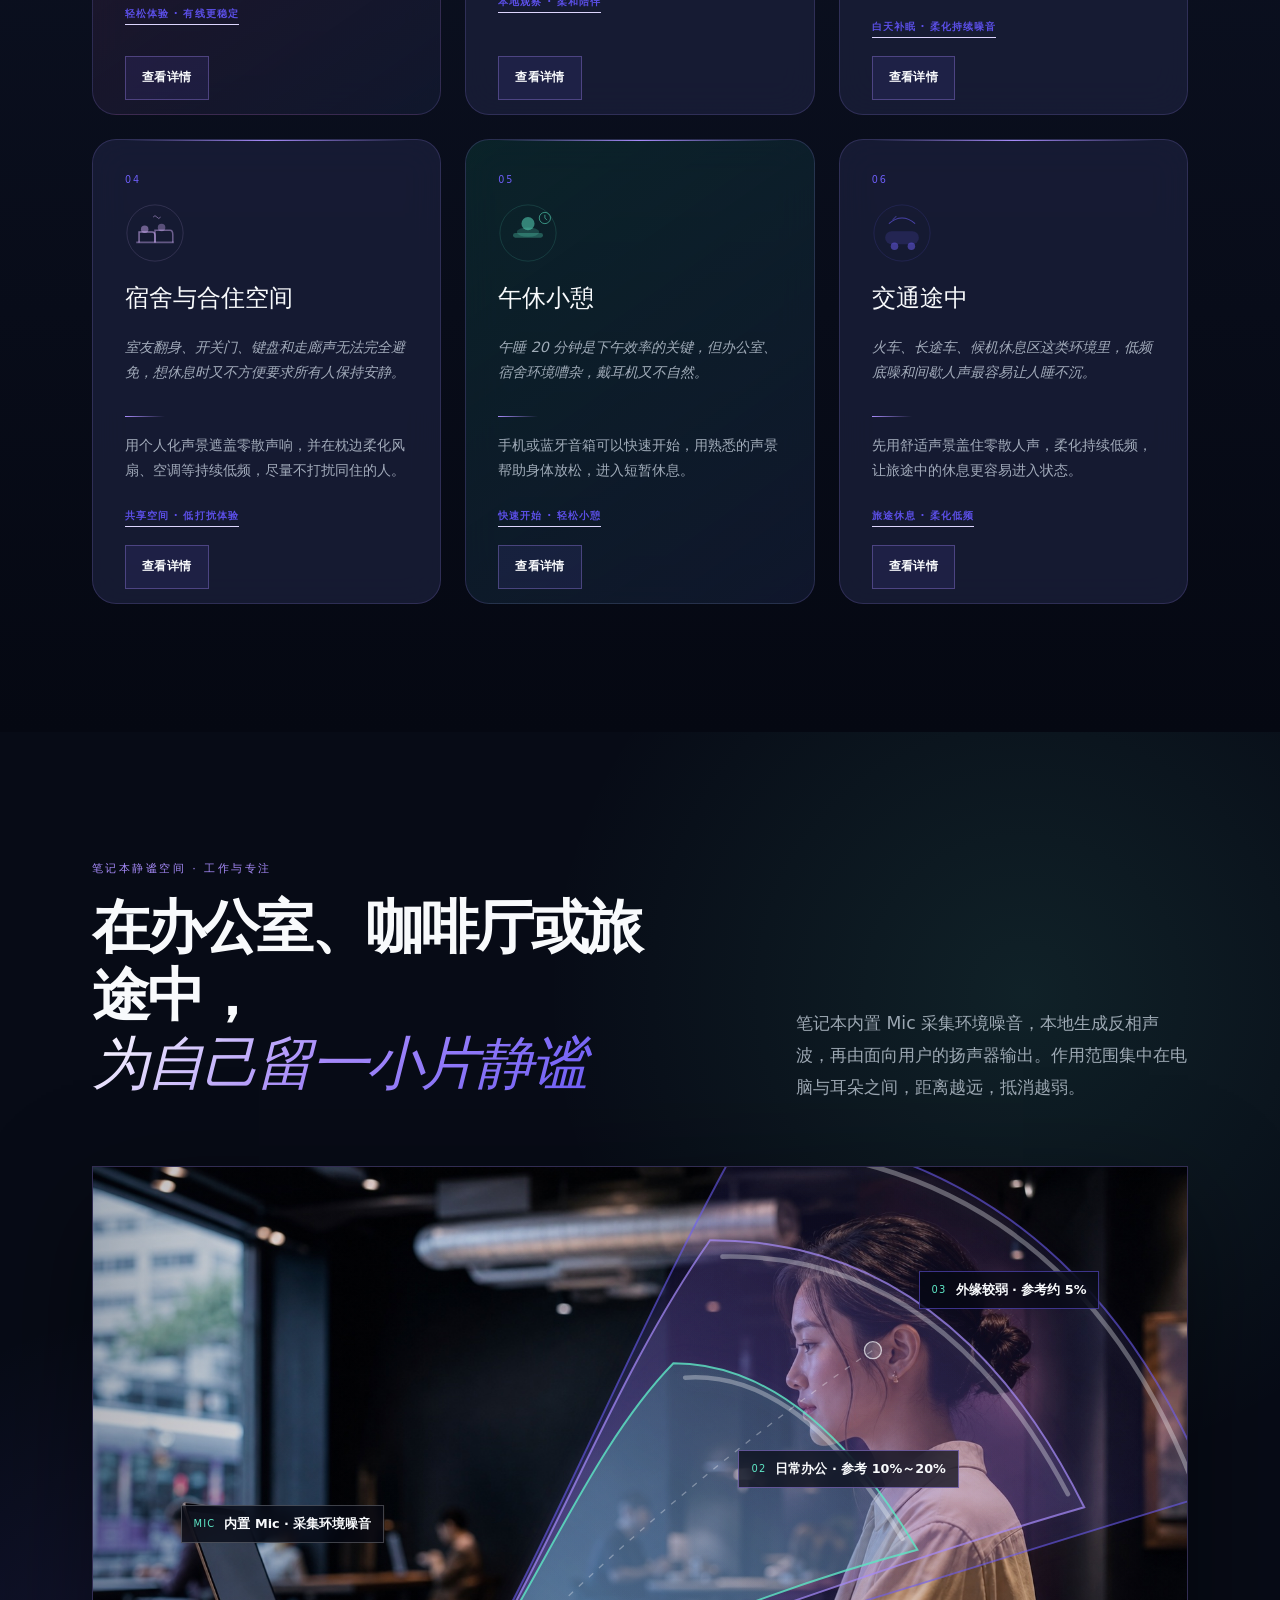
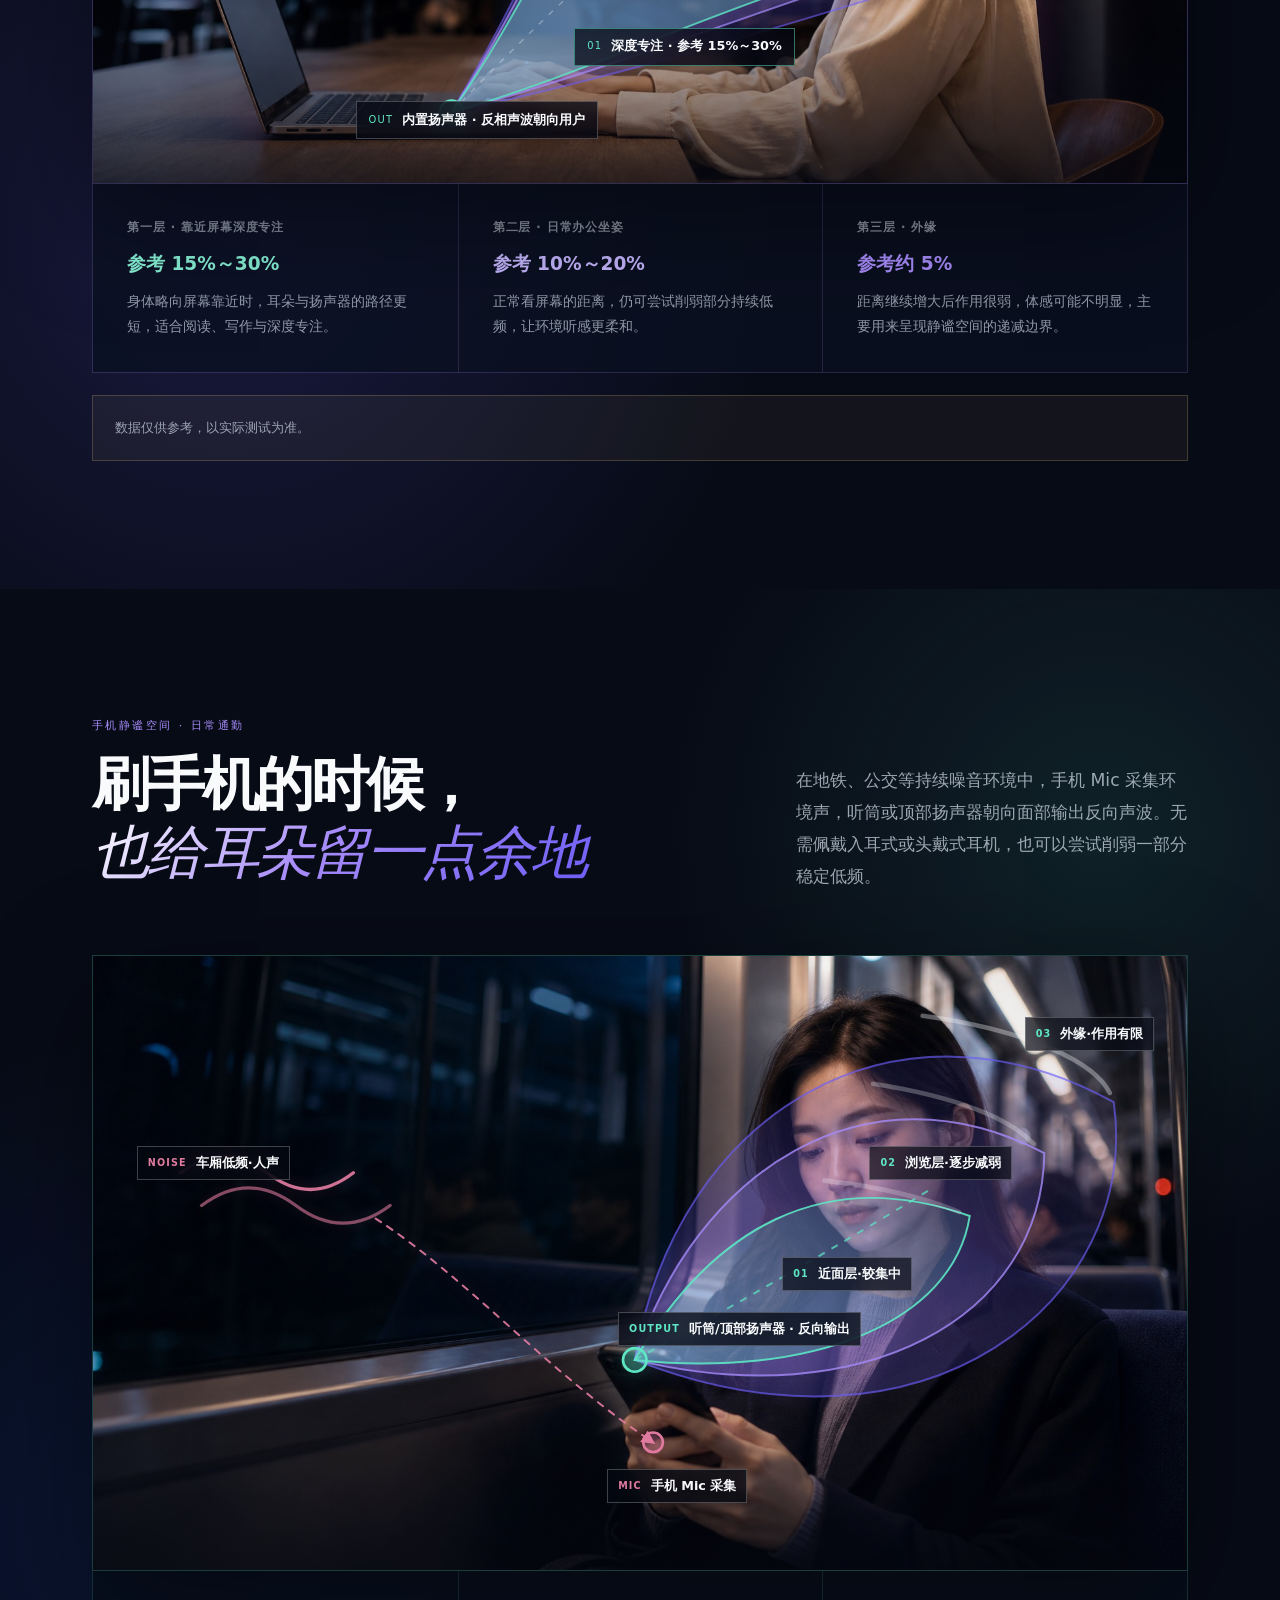
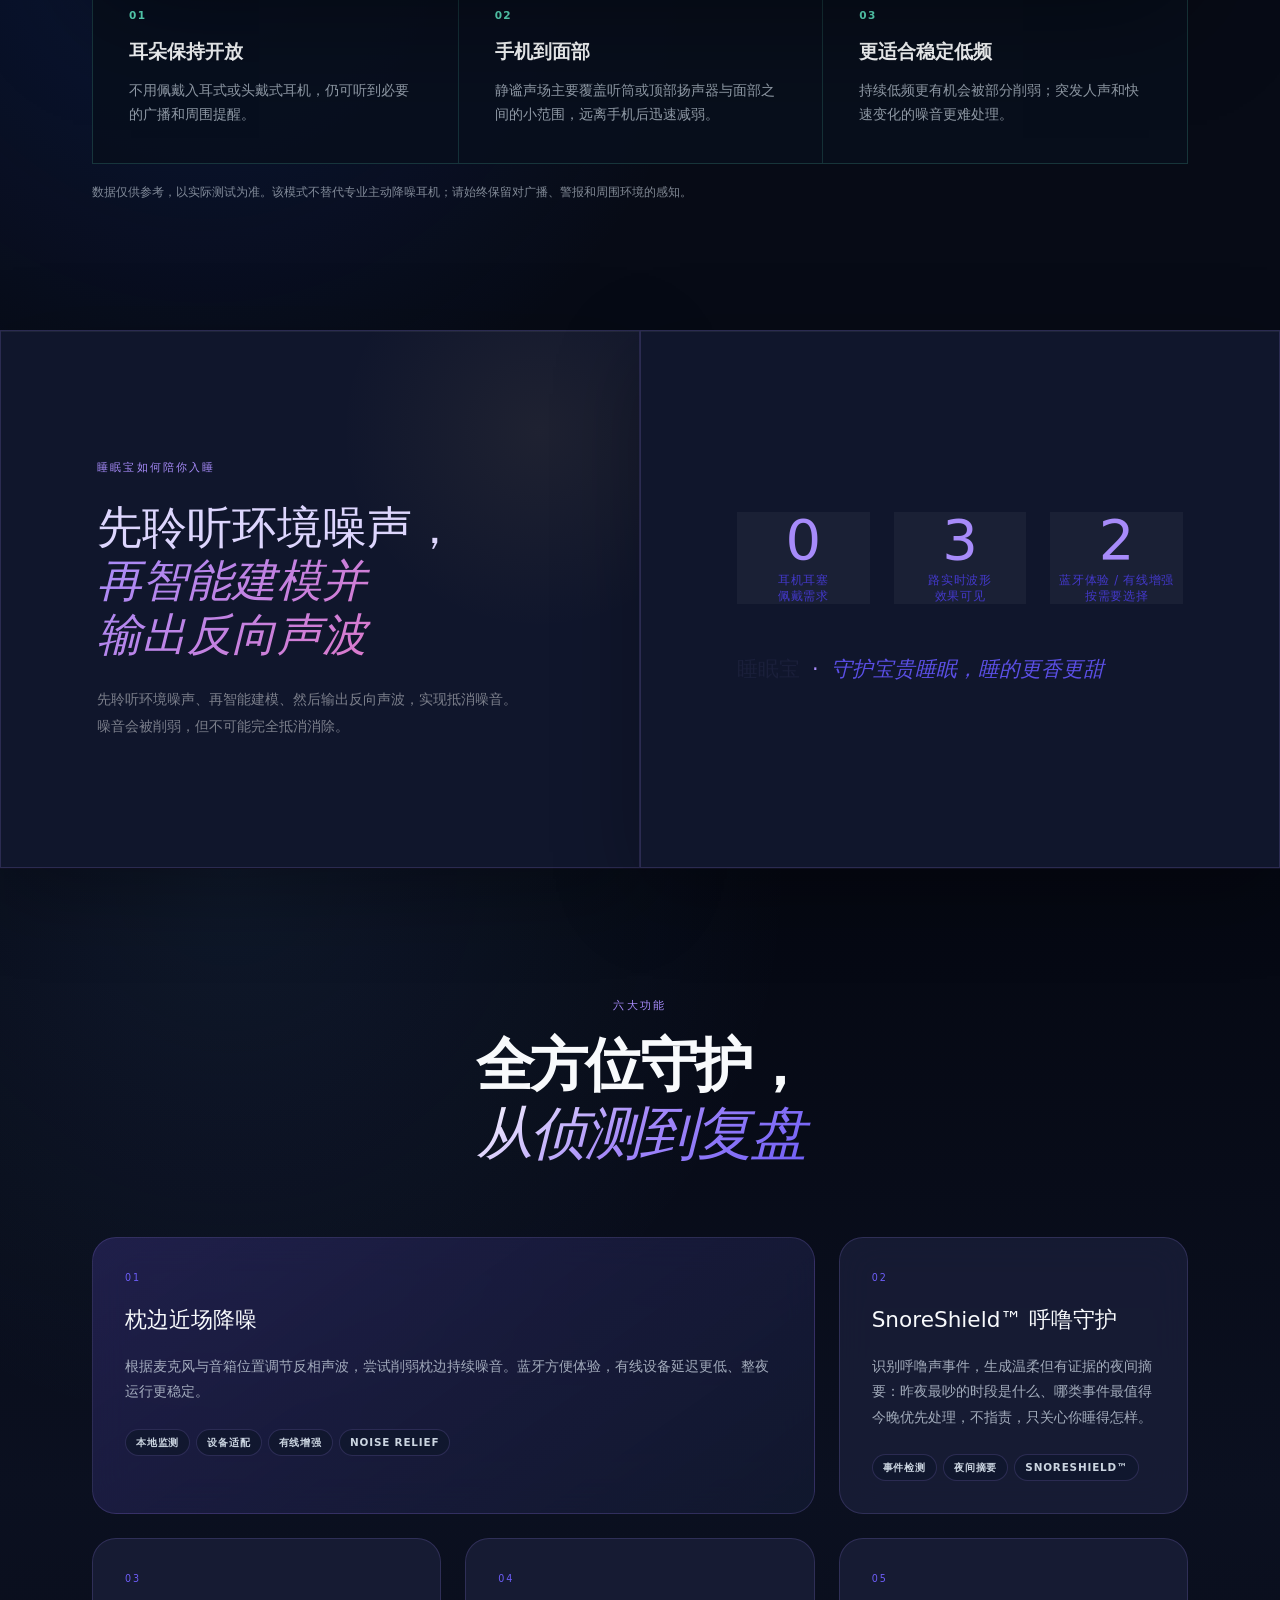
==== commit de2735d3: "feat: prioritize sleep and clarify product paths" ====
--- a/index.html
+++ b/index.html
@@ -13,8 +13,8 @@
   <link rel="icon" type="image/png" sizes="32x32" href="./assets/favicon-32.png?v=20260426b" />
   <link rel="icon" type="image/png" sizes="16x16" href="./assets/favicon-16.png?v=20260426b" />
   <link rel="apple-touch-icon" href="./assets/app-icon-preview.png?v=20260426b" />
-  <link rel="stylesheet" href="./styles.css?v=20260725-hardware-nav1" />
-  <script src="./site.js?v=20260725-hardware-nav1" defer></script>
+  <link rel="stylesheet" href="./styles.css?v=20260725-sleep-first2" />
+  <script src="./site.js?v=20260725-sleep-first2" defer></script>
 </head>
 <body>
 
@@ -66,26 +66,26 @@
       </div>
 
       <p class="hero-lux-sub" data-i18n-html="hero.sub">
-        白天专注工作，夜晚放松入睡。<br/>
+        先陪你安静入睡，再把静谧带进白天。<br/>
         <strong>同一套本地声音能力，跟随你的设备与生活节奏。</strong>
       </p>
 
       <p class="hero-lux-brand" data-i18n-html="hero.brand">
-        笔记本电脑用于工作场景，手机则用于休息和睡眠场景。
+        手机优先用于休息和睡眠；笔记本电脑再把静谧延伸到工作场景。
       </p>
 
       <div class="hero-lux-actions">
-        <a class="btn-lux-primary" href="#download" data-auto-download data-release-state="checking">
+        <a class="btn-lux-primary" href="./desktop.html">
           <span data-i18n="hero.primary">开始体验</span>
         </a>
       </div>
-      <p class="hero-download-status" id="hero-download-status" data-download-status aria-live="polite">正在识别当前设备…</p>
+      <p class="hero-download-status" data-i18n="hero.downloadHint">进入版本选择页，查看 Mac、Windows、iOS 与 Android。</p>
 
       <!-- Apple-style quantified proof -->
       <div class="hero-lux-proof">
         <div class="lux-proof-item">
-          <div class="lux-pf-num" data-i18n="hero.proof1Value">工作</div>
-          <div class="lux-pf-label" data-i18n="hero.proof1Label">笔记本电脑·专注</div>
+          <div class="lux-pf-num" data-i18n="hero.proof3Value">睡眠</div>
+          <div class="lux-pf-label" data-i18n="hero.proof3Label">手机·枕边陪伴</div>
         </div>
         <div class="lux-pf-divider"></div>
         <div class="lux-proof-item">
@@ -94,8 +94,8 @@
         </div>
         <div class="lux-pf-divider"></div>
         <div class="lux-proof-item">
-          <div class="lux-pf-num" data-i18n="hero.proof3Value">睡眠</div>
-          <div class="lux-pf-label" data-i18n="hero.proof3Label">手机·枕边陪伴</div>
+          <div class="lux-pf-num" data-i18n="hero.proof1Value">工作</div>
+          <div class="lux-pf-label" data-i18n="hero.proof1Label">笔记本电脑·专注</div>
         </div>
       </div>
     </div>
@@ -213,12 +213,12 @@
   <!-- ══ MARQUEE ══ -->
   <div class="marquee-band" id="philosophy">
     <div class="marquee-track">
+      <span data-i18n="marquee.2">手机 · 休息和睡眠</span><span class="ms">·</span>
       <span data-i18n="marquee.1">笔记本电脑 · 工作静谧</span><span class="ms">·</span>
-      <span data-i18n="marquee.2">手机 · 休息和睡眠</span><span class="ms">·</span>
       <span data-i18n="marquee.3">本地处理 · 声音默认不上传</span><span class="ms">·</span>
       <span data-i18n="marquee.4">反相声波 · 创造近场静谧</span><span class="ms">·</span>
+      <span data-i18n="marquee.2">手机 · 休息和睡眠</span><span class="ms">·</span>
       <span data-i18n="marquee.1">笔记本电脑 · 工作静谧</span><span class="ms">·</span>
-      <span data-i18n="marquee.2">手机 · 休息和睡眠</span><span class="ms">·</span>
       <span data-i18n="marquee.3">本地处理 · 声音默认不上传</span><span class="ms">·</span>
       <span data-i18n="marquee.4">反相声波 · 创造近场静谧</span><span class="ms">·</span>
     </div>
@@ -229,8 +229,8 @@
     <div class="container">
       <header class="quiet-spaces-head">
         <div class="kicker-lux" data-i18n="spaces.kicker">TWO DEVICES · ONE QUIET SPACE</div>
-        <h2 data-i18n-html="spaces.title">工作与休息，<br/><em>静谧有不同入口</em></h2>
-        <p data-i18n="spaces.lead">不需要为每个时刻准备另一套复杂设备。靠近哪块屏幕，就从哪里开始创造静谧。</p>
+        <h2 data-i18n-html="spaces.title">先照顾睡眠，<br/><em>再把静谧带进白天</em></h2>
+        <p data-i18n="spaces.lead">先从手机枕边睡眠开始，再延伸到笔记本办公与通勤刷手机。</p>
       </header>
 
       <article class="quiet-use quiet-use-work">
@@ -419,12 +419,12 @@
       <div class="section-header centered">
         <div class="kicker-lux" data-i18n="science.kicker">反相声波 · 个人近场静谧</div>
         <h2 class="section-title-lux" data-i18n-html="science.title">
-          同一套声学逻辑，<br/>
-          <em>适配工作与休息</em>
+          先聆听环境噪声，<br/>
+          <em>再智能建模并输出反向声波</em>
         </h2>
         <p class="section-desc-lux" data-i18n-html="science.desc">
-          笔记本电脑用于工作场景，手机则用于休息和睡眠场景。<br/>
-          它们都通过本地声音分析与反相输出，尝试在人真正所在的近场区域削弱部分持续噪音。
+          先聆听环境噪声、再智能建模、然后输出反向声波，实现抵消噪音。<br/>
+          真实环境中只能削弱部分噪音，效果受设备、距离、延迟与空间反射影响。
         </p>
       </div>
 
@@ -612,20 +612,20 @@
           <p data-i18n="science.why.body2">笔记本电脑用于工作与专注；手机用于休息和睡眠。需要更低延迟或更多输出余量时，再连接有线或低延迟音箱。</p>
           <ul class="wnf-list">
             <li>
-              <span class="wnf-icon">🔇</span>
-              <div data-i18n-html="science.list1"><strong>笔记本工作模式</strong> — 办公室、咖啡厅与交通途中，用电脑内置 Mic 与扬声器开始</div>
+              <span class="wnf-icon">🔊</span>
+              <div data-i18n-html="science.list1"><strong>手机睡眠模式</strong> — 手机靠近枕边负责感知与控制，需要更稳定输出时连接有线或低延迟音箱</div>
             </li>
             <li>
-              <span class="wnf-icon">🛜</span>
-              <div data-i18n-html="science.list2"><strong>手机休息模式</strong> — 午休、沙发放松与睡前阅读，手机单机即可轻松开始</div>
+              <span class="wnf-icon">🏠</span>
+              <div data-i18n-html="science.list2"><strong>居家专用硬件</strong> — 长期固定在床头的画框、墙内或床头带形态，延续手机的睡眠入口</div>
             </li>
             <li>
-              <span class="wnf-icon">🔊</span>
-              <div data-i18n-html="science.list3"><strong>手机睡眠模式</strong> — 手机靠近枕边负责感知与控制，需要更稳定输出时连接有线或低延迟音箱</div>
+              <span class="wnf-icon">📱</span>
+              <div data-i18n-html="science.list3"><strong>手机休息模式</strong> — 午休、沙发放松与睡前阅读，手机单机即可轻松开始</div>
             </li>
             <li>
-              <span class="wnf-icon">🎙</span>
-              <div data-i18n-html="science.list4"><strong>居家专用硬件</strong> — 长期固定在床头的画框、墙内或床头带形态，延续手机的睡眠入口</div>
+              <span class="wnf-icon">💻</span>
+              <div data-i18n-html="science.list4"><strong>笔记本工作模式</strong> — 办公室、咖啡厅与交通途中，用电脑内置 Mic 与扬声器开始</div>
             </li>
           </ul>
           <div class="wnf-note" data-i18n="science.note">
@@ -634,31 +634,31 @@
         </div>
         <div class="wnf-visual">
           <div class="wnf-card wnf-card-phone">
-            <div class="wnfc-icon">💻</div>
-            <div class="wnfc-title" data-i18n="science.visualCard1.title">笔记本电脑</div>
-            <div class="wnfc-zone" data-i18n="science.visualCard1.zone">工作·专注·移动办公</div>
-            <div class="wnfc-badge lite" data-i18n="science.visualCard1.badge">工作入口</div>
+            <div class="wnfc-icon">🔊</div>
+            <div class="wnfc-title" data-i18n="science.visualCard1.title">手机 + 音箱</div>
+            <div class="wnfc-zone" data-i18n="science.visualCard1.zone">枕边·入睡·整夜</div>
+            <div class="wnfc-badge lite" data-i18n="science.visualCard1.badge">睡眠入口</div>
           </div>
           <div class="wnf-arrow">→</div>
           <div class="wnf-card wnf-card-trial">
-            <div class="wnfc-icon">📱</div>
-            <div class="wnfc-title" data-i18n="science.visualCard2.title">手机单机</div>
-            <div class="wnfc-zone" data-i18n="science.visualCard2.zone">午休·放松·睡前</div>
-            <div class="wnfc-badge trial" data-i18n="science.visualCard2.badge">休息入口</div>
+            <div class="wnfc-icon">🏠</div>
+            <div class="wnfc-title" data-i18n="science.visualCard2.title">居家专用硬件</div>
+            <div class="wnfc-zone" data-i18n="science.visualCard2.zone">画框·墙内·床头带</div>
+            <div class="wnfc-badge trial" data-i18n="science.visualCard2.badge">固定睡眠形态</div>
           </div>
           <div class="wnf-arrow">→</div>
           <div class="wnf-card wnf-card-enhanced">
-            <div class="wnfc-icon">🔊</div>
-            <div class="wnfc-title" data-i18n="science.visualCard3.title">手机 + 音箱</div>
-            <div class="wnfc-zone" data-i18n="science.visualCard3.zone">枕边·入睡·整夜</div>
-            <div class="wnfc-badge pro" data-i18n="science.visualCard3.badge">睡眠入口</div>
+            <div class="wnfc-icon">📱</div>
+            <div class="wnfc-title" data-i18n="science.visualCard3.title">手机单机</div>
+            <div class="wnfc-zone" data-i18n="science.visualCard3.zone">午休·放松·睡前</div>
+            <div class="wnfc-badge pro" data-i18n="science.visualCard3.badge">休息入口</div>
           </div>
           <div class="wnf-arrow">→</div>
           <div class="wnf-card wnf-card-pro">
-            <div class="wnfc-icon">🏠</div>
-            <div class="wnfc-title" data-i18n="science.visualCard4.title">居家专用硬件</div>
-            <div class="wnfc-zone" data-i18n="science.visualCard4.zone">画框·墙内·床头带</div>
-            <div class="wnfc-badge max" data-i18n="science.visualCard4.badge">固定睡眠形态</div>
+            <div class="wnfc-icon">💻</div>
+            <div class="wnfc-title" data-i18n="science.visualCard4.title">笔记本电脑</div>
+            <div class="wnfc-zone" data-i18n="science.visualCard4.zone">工作·专注·移动办公</div>
+            <div class="wnfc-badge max" data-i18n="science.visualCard4.badge">工作入口</div>
           </div>
         </div>
       </div>
@@ -718,6 +718,7 @@
     </div>
   </section>
 
+  <div class="scenario-story-order">
   <!-- ══ LAPTOP-CENTERED NEAR-FIELD QUIET ══ -->
   <section class="section laptop-quiet-section" id="laptop-quiet">
     <div class="container">
@@ -887,9 +888,9 @@
         </div>
 
         <figcaption class="mobile-rest-moments">
-          <div><span>01</span><strong data-i18n="mobile.moment1.title">午休与放松</strong><p data-i18n="mobile.moment1.body">手机单机即可开始，用熟悉的声景把注意力从工作切换到休息。</p></div>
-          <div><span>02</span><strong data-i18n="mobile.moment2.title">睡前入静</strong><p data-i18n="mobile.moment2.body">让手机靠近枕边，在本地感知噪音变化，选择更舒服的声景与时长。</p></div>
-          <div><span>03</span><strong data-i18n="mobile.moment3.title">整夜陪伴</strong><p data-i18n="mobile.moment3.body">需要更稳定的输出时，连接有线或低延迟音箱，手机继续负责枕边感知与控制。</p></div>
+          <div><span>01</span><strong data-i18n="mobile.moment2.title">睡前入静</strong><p data-i18n="mobile.moment2.body">让手机靠近枕边，在本地感知噪音变化，选择更舒服的声景与时长。</p></div>
+          <div><span>02</span><strong data-i18n="mobile.moment3.title">整夜陪伴</strong><p data-i18n="mobile.moment3.body">需要更稳定的输出时，连接有线或低延迟音箱，手机继续负责枕边感知与控制。</p></div>
+          <div><span>03</span><strong data-i18n="mobile.moment1.title">午休与放松</strong><p data-i18n="mobile.moment1.body">手机单机即可开始，用熟悉的声景把注意力从工作切换到休息。</p></div>
         </figcaption>
       </figure>
 
@@ -1006,6 +1007,7 @@
           <div class="wlc-sep"></div>
           <p class="wlc-solution" data-i18n="who.card1.solution">先用手机轻松体验；需要更稳定的枕边输出时，再连接有线或低延迟音箱，或选择居家专用硬件。</p>
           <div class="wlc-tag" data-i18n="who.card1.tag">轻松体验 · 有线更稳定</div>
+          <a class="scene-detail-action wlc-detail" href="./hardware-detail.html?item=demo-couple" data-i18n="scene.details">查看详情</a>
         </article>
 
         <article class="who-lux-card wlc-lavender">
@@ -1025,10 +1027,11 @@
           <div class="wlc-sep"></div>
           <p class="wlc-solution" data-i18n="who.card2.solution">本地观察环境变化，用柔和声景减少突然声响带来的惊扰；它不替代婴儿监护设备。</p>
           <div class="wlc-tag" data-i18n="who.card2.tag">本地观察 · 柔和陪伴</div>
+          <a class="scene-detail-action wlc-detail" href="./hardware-detail.html?item=demo-child" data-i18n="scene.details">查看详情</a>
         </article>
 
         <article class="who-lux-card wlc-mint">
-          <div class="wlc-number">03</div>
+          <div class="wlc-number">05</div>
           <div class="wlc-icon">
             <svg viewBox="0 0 64 64" fill="none">
               <circle cx="32" cy="32" r="30" stroke="currentColor" stroke-width="0.5" opacity="0.3"/>
@@ -1044,10 +1047,11 @@
           <div class="wlc-sep"></div>
           <p class="wlc-solution" data-i18n="who.card3.solution">手机或蓝牙音箱可以快速开始，用熟悉的声景帮助身体放松，进入短暂休息。</p>
           <div class="wlc-tag" data-i18n="who.card3.tag">快速开始 · 轻松小憩</div>
+          <a class="scene-detail-action wlc-detail" href="#mobile-quiet" data-i18n="scene.details">查看详情</a>
         </article>
 
         <article class="who-lux-card wlc-gold">
-          <div class="wlc-number">04</div>
+          <div class="wlc-number">06</div>
           <div class="wlc-icon">
             <svg viewBox="0 0 64 64" fill="none">
               <circle cx="32" cy="32" r="30" stroke="currentColor" stroke-width="0.5" opacity="0.3"/>
@@ -1063,10 +1067,11 @@
           <div class="wlc-sep"></div>
           <p class="wlc-solution" data-i18n="who.card4.solution">先用舒适声景盖住零散人声，柔化持续低频，让旅途中的休息更容易进入状态。</p>
           <div class="wlc-tag" data-i18n="who.card4.tag">旅途休息 · 柔化低频</div>
+          <a class="scene-detail-action wlc-detail" href="#mobile-quiet" data-i18n="scene.details">查看详情</a>
         </article>
 
         <article class="who-lux-card wlc-blue">
-          <div class="wlc-number">05</div>
+          <div class="wlc-number">03</div>
           <div class="wlc-icon">
             <svg viewBox="0 0 64 64" fill="none">
               <circle cx="32" cy="32" r="30" stroke="currentColor" stroke-width="0.5" opacity="0.3"/>
@@ -1082,10 +1087,11 @@
           <div class="wlc-sep"></div>
           <p class="wlc-solution" data-i18n="who.card5.solution">用熟悉的声景帮助身体切换到休息状态，再针对空调、车流等持续低频选择更稳定的有线设备。</p>
           <div class="wlc-tag" data-i18n="who.card5.tag">白天补眠 · 柔化持续噪音</div>
+          <a class="scene-detail-action wlc-detail" href="./hardware-detail.html?item=demo-woman" data-i18n="scene.details">查看详情</a>
         </article>
 
         <article class="who-lux-card wlc-orchid">
-          <div class="wlc-number">06</div>
+          <div class="wlc-number">04</div>
           <div class="wlc-icon">
             <svg viewBox="0 0 64 64" fill="none">
               <circle cx="32" cy="32" r="30" stroke="currentColor" stroke-width="0.5" opacity="0.3"/>
@@ -1102,18 +1108,21 @@
           <div class="wlc-sep"></div>
           <p class="wlc-solution" data-i18n="who.card6.solution">用个人化声景遮盖零散声响，并在枕边柔化风扇、空调等持续低频，尽量不打扰同住的人。</p>
           <div class="wlc-tag" data-i18n="who.card6.tag">共享空间 · 低打扰体验</div>
+          <a class="scene-detail-action wlc-detail" href="#mobile-quiet" data-i18n="scene.details">查看详情</a>
         </article>
       </div>
     </div>
   </section>
+
+  </div>
 
   <!-- ══ SLOGANS INTERLUDE ══ -->
   <section class="slogan-section">
       <div class="slogan-grid">
         <div class="slogan-block sb-dark">
           <p class="slogan-label" data-i18n="slogan.label">睡眠宝如何陪你入睡</p>
-          <h2 data-i18n-html="slogan.headline">先听懂环境，<br/><em>再让枕边更安静</em></h2>
-          <p class="slogan-body" data-i18n="slogan.body">从睡前选择场景，到夜间观察、声波调节和晨间夜报，SleeePal 把每一步放在同一个简单流程里。今晚容易开始，明早看得明白。</p>
+          <h2 data-i18n-html="slogan.headline">先聆听环境噪声，<br/><em>再智能建模并输出反向声波</em></h2>
+          <p class="slogan-body" data-i18n="slogan.body">先聆听环境噪声、再智能建模、然后输出反向声波，实现抵消噪音。噪音会被削弱，但不可能完全抵消消除。</p>
         </div>
         <div class="slogan-block sb-light">
         <div class="slogan-stat-row">
@@ -1234,31 +1243,37 @@
           <div class="tc-quote">"</div>
           <p data-i18n="testimony.1.body">侧睡时不想整晚戴耳塞，可以先从固定摆位和睡前一键开始。每天保持相同位置，夜报会更容易看出哪些声音最影响休息。</p>
           <footer data-i18n="testimony.1.footer">— 枕边鼾声场景</footer>
+          <a class="scene-detail-action" href="./hardware-detail.html?item=demo-couple" data-i18n="scene.details">查看详情</a>
         </blockquote>
         <blockquote class="testimony-card tc-featured">
           <div class="tc-quote">"</div>
           <p data-i18n="testimony.2.body">宝宝浅睡时，睡眠宝可以帮助观察环境变化、播放柔和声景并记录夜间声响；它不是婴儿呼吸或生命安全监护设备。</p>
           <footer data-i18n="testimony.2.footer">— 婴儿房观察场景</footer>
+          <a class="scene-detail-action" href="./hardware-detail.html?item=demo-child" data-i18n="scene.details">查看详情</a>
         </blockquote>
         <blockquote class="testimony-card">
           <div class="tc-quote">"</div>
           <p data-i18n="testimony.3.body">午休时，手机或蓝牙音箱可以快速开始。熟悉的声景和轻柔的噪音调节，帮助你更快从工作切换到休息。</p>
           <footer data-i18n="testimony.3.footer">— 午休体验场景</footer>
+          <a class="scene-detail-action" href="#mobile-quiet" data-i18n="scene.details">查看详情</a>
         </blockquote>
         <blockquote class="testimony-card tc-work">
           <div class="tc-quote">"</div>
           <p data-i18n="testimony.4.body">日常办公时，笔记本内置 Mic 采集周围持续噪音，扬声器把反向声波朝向用户；作用集中在屏幕与耳朵之间，不需要额外佩戴耳机。</p>
           <footer data-i18n="testimony.4.footer">— 笔记本日常办公</footer>
+          <a class="scene-detail-action" href="#laptop-quiet" data-i18n="scene.details">查看详情</a>
         </blockquote>
         <blockquote class="testimony-card tc-work tc-featured">
           <div class="tc-quote">"</div>
           <p data-i18n="testimony.5.body">咖啡厅、候机厅或火车上，固定坐姿和较近的屏幕距离更适合形成小范围静谧；人声和快速变化的噪音不会被完全消除。</p>
           <footer data-i18n="testimony.5.footer">— 笔记本移动办公</footer>
+          <a class="scene-detail-action" href="#laptop-quiet" data-i18n="scene.details">查看详情</a>
         </blockquote>
         <blockquote class="testimony-card tc-phone">
           <div class="tc-quote">"</div>
           <p data-i18n="testimony.6.body">地铁或公交刷手机时，可以尝试削弱部分持续低频与稳定噪音。耳朵保持开放、不用佩戴耳机，但效果弱于专业主动降噪耳机。</p>
           <footer data-i18n="testimony.6.footer">— 手机通勤浏览</footer>
+          <a class="scene-detail-action" href="#phone-transit" data-i18n="scene.details">查看详情</a>
         </blockquote>
       </div>
     </div>
@@ -1360,24 +1375,9 @@
     </div>
     <div class="dl-lux-content">
       <div class="dl-lux-eyebrow" data-i18n="download.eyebrow">DOWNLOADS</div>
-      <h2 class="dl-lux-title" data-i18n-html="download.title">自动匹配<br/><em>你的设备</em></h2>
-      <p class="dl-lux-sub" data-i18n="download.sub">电脑端点击首屏“开始体验”，自动下载当前系统版本。</p>
-      <div class="platform-package-list" aria-label="SleeePal 各平台版本">
-        <div class="platform-package-row" data-package-platform="desktop">
-          <strong data-i18n="download.desktop">电脑版本</strong>
-          <span data-desktop-package-status>自动识别 Mac / Windows</span>
-        </div>
-        <div class="platform-package-row" data-package-platform="ios">
-          <strong>iOS</strong>
-          <span data-package-status="ios">安装包准备中</span>
-          <a data-package-link="ios" hidden>安装</a>
-        </div>
-        <div class="platform-package-row" data-package-platform="android">
-          <strong>Android</strong>
-          <span data-package-status="android">安装包准备中</span>
-          <a data-package-link="android" hidden>安装</a>
-        </div>
-      </div>
+      <h2 class="dl-lux-title" data-i18n-html="download.title">选择版本，<br/><em>开始体验</em></h2>
+      <p class="dl-lux-sub" data-i18n="download.sub">进入版本选择页，查看 Mac、Windows、iOS 与 Android 的可用状态。</p>
+      <a class="download-transition-action" href="./desktop.html" data-i18n="download.choose">选择系统版本</a>
       <p class="dl-boundary" data-i18n="download.boundary">
         反相声波用于削弱部分稳定噪音，实际改善受设备、环境与摆位影响；不用于医疗诊断或法律取证。
       </p>
--- a/styles.css
+++ b/styles.css
@@ -90,6 +90,21 @@
     radial-gradient(circle at 10% 78%, rgba(216, 184, 115, 0.1), transparent 28rem),
     #050812;
 }
+.quiet-spaces-section > .container {
+  display: flex;
+  flex-direction: column;
+}
+.quiet-spaces-head { order: 0; }
+.quiet-use-rest { order: 1; }
+.quiet-use-work { order: 2; }
+.scenario-story-order {
+  display: flex;
+  flex-direction: column;
+}
+.scenario-story-order > #mobile-quiet { order: 1; }
+.scenario-story-order > #who { order: 2; }
+.scenario-story-order > #laptop-quiet { order: 3; }
+.scenario-story-order > #phone-transit { order: 4; }
 .quiet-spaces-head {
   display: grid;
   grid-template-columns: minmax(0, 1.12fr) minmax(300px, 0.58fr);
@@ -183,13 +198,20 @@
   display: inline-flex;
   min-height: 46px;
   align-items: center;
-  border-bottom: 1px solid rgba(216, 184, 115, 0.58);
-  color: #f3e3b2;
+  justify-content: center;
+  padding: 0 18px;
+  border: 1px solid rgba(216, 184, 115, 0.48);
+  background: rgba(216, 184, 115, 0.1);
+  color: #fff8e8;
   font-size: 0.86rem;
   font-weight: 850;
-  transition: color 180ms ease, transform 180ms ease;
-}
-.quiet-use-copy > a:hover { color: #fff8e8; transform: translateX(5px); }
+  transition: border-color 180ms ease, background 180ms ease, transform 180ms ease;
+}
+.quiet-use-copy > a:hover {
+  border-color: rgba(216, 184, 115, 0.8);
+  background: rgba(216, 184, 115, 0.17);
+  transform: translateY(-2px);
+}
 .quiet-use-media {
   position: relative;
   min-width: 0;
@@ -2399,6 +2421,8 @@
   padding: var(--s4);
   position: relative;
   transition: transform 0.3s;
+  display: flex;
+  flex-direction: column;
 }
 .testimony-card:hover { transform: translateY(-3px); }
 .tc-featured {
@@ -2428,6 +2452,40 @@
   color: var(--warm-400);
   letter-spacing: 0.05em;
 }
+.scene-detail-action {
+  display: inline-flex;
+  min-height: 44px;
+  align-items: center;
+  justify-content: center;
+  margin-top: 18px;
+  padding: 0 16px;
+  border: 1px solid rgba(167, 139, 250, 0.34);
+  background: rgba(109, 93, 246, 0.1);
+  color: #f8fafc;
+  font-size: 0.78rem;
+  font-style: normal;
+  font-weight: 850;
+  letter-spacing: 0.03em;
+  text-decoration: none;
+  transition: border-color 180ms ease, background 180ms ease, transform 180ms ease;
+}
+.scene-detail-action:hover {
+  border-color: rgba(216, 184, 115, 0.64);
+  background: rgba(216, 184, 115, 0.14);
+  transform: translateY(-2px);
+}
+.wlc-detail {
+  margin-top: auto;
+  transform: translateY(18px);
+  align-self: flex-start;
+}
+.wlc-detail:hover { transform: translateY(16px); }
+.who-lux-card:nth-child(1) { order: 1; }
+.who-lux-card:nth-child(2) { order: 2; }
+.who-lux-card:nth-child(5) { order: 3; }
+.who-lux-card:nth-child(6) { order: 4; }
+.who-lux-card:nth-child(3) { order: 5; }
+.who-lux-card:nth-child(4) { order: 6; }
 
 /* ════════════════════════════════
    PRO
@@ -2800,6 +2858,26 @@
   color: rgba(238,242,255,0.58);
   font-size: 0.78rem;
   line-height: 1.8;
+}
+
+.download-transition-action {
+  display: inline-flex;
+  min-height: 54px;
+  align-items: center;
+  justify-content: center;
+  padding: 0 26px;
+  border: 1px solid rgba(216, 184, 115, 0.5);
+  background: linear-gradient(135deg, rgba(109, 93, 246, 0.84), rgba(167, 139, 250, 0.72));
+  color: #fff;
+  font-size: 0.9rem;
+  font-weight: 850;
+  letter-spacing: 0.04em;
+  box-shadow: 0 18px 60px rgba(109, 93, 246, 0.22);
+}
+
+.download-transition-action:hover {
+  transform: translateY(-2px);
+  box-shadow: 0 24px 70px rgba(109, 93, 246, 0.3);
 }
 
 .platform-package-list {
@@ -6441,6 +6519,18 @@
   gap: 6px;
 }
 
+.desktop-nav-current {
+  display: inline-flex;
+  min-height: 36px;
+  align-items: center;
+  padding-left: 16px;
+  border-left: 1px solid rgba(167, 139, 250, 0.26);
+  color: #f3e3b2;
+  font-size: 0.8rem;
+  font-weight: 850;
+  letter-spacing: 0.08em;
+}
+
 .desktop-nav > div a {
   display: inline-flex;
   min-height: 44px;
@@ -6474,6 +6564,62 @@
   align-items: center;
   min-height: calc(100svh - 72px);
   padding: clamp(68px, 8vw, 118px) 0;
+}
+
+.download-portal-hero {
+  min-height: calc(100svh - 156px);
+}
+
+.download-detected-note {
+  display: inline-flex;
+  min-height: 42px;
+  align-items: center;
+  margin-top: 22px !important;
+  padding: 0 14px;
+  border: 1px solid rgba(94, 230, 197, 0.26);
+  background: rgba(94, 230, 197, 0.07);
+  color: #a7f3d0 !important;
+  font-size: 0.8rem !important;
+}
+
+.download-platform-panel {
+  padding: clamp(24px, 4vw, 48px);
+  border: 1px solid rgba(167, 139, 250, 0.28);
+  background:
+    radial-gradient(circle at 100% 0%, rgba(109, 93, 246, 0.19), transparent 24rem),
+    rgba(10, 16, 32, 0.82);
+  box-shadow: 0 38px 120px rgba(0, 0, 0, 0.4);
+}
+
+.download-platform-head {
+  display: flex;
+  align-items: flex-end;
+  justify-content: space-between;
+  gap: 18px;
+  margin-bottom: 26px;
+}
+
+.download-platform-head span {
+  color: #d8b873;
+  font-size: 0.66rem;
+  font-weight: 850;
+  letter-spacing: 0.16em;
+}
+
+.download-platform-head strong {
+  color: #f8fafc;
+  font-size: clamp(1.4rem, 2.2vw, 2rem);
+}
+
+.download-platform-panel .platform-package-list {
+  width: 100%;
+}
+
+.download-platform-boundary {
+  margin: 24px 0 0;
+  color: rgba(203, 213, 225, 0.56);
+  font-size: 0.76rem;
+  line-height: 1.75;
 }
 
 .desktop-eyebrow {
@@ -7098,6 +7244,11 @@
     width: 148px;
   }
 
+  .desktop-nav-current,
+  .desktop-nav > div > a {
+    display: none;
+  }
+
   .desktop-nav .desktop-nav-primary {
     max-width: 142px;
     padding: 0 11px;
@@ -7118,6 +7269,26 @@
 
   .desktop-hero-actions a {
     width: 100%;
+  }
+
+  .download-platform-panel {
+    padding: 24px 16px;
+  }
+
+  .download-platform-head {
+    align-items: flex-start;
+    flex-direction: column;
+  }
+
+  .download-platform-panel .platform-package-row {
+    grid-template-columns: minmax(0, 1fr) auto;
+    gap: 7px 12px;
+    padding: 17px 0;
+  }
+
+  .download-platform-panel .platform-package-row span {
+    grid-column: 1 / -1;
+    grid-row: 2;
   }
 
   .desktop-hero-facts li {
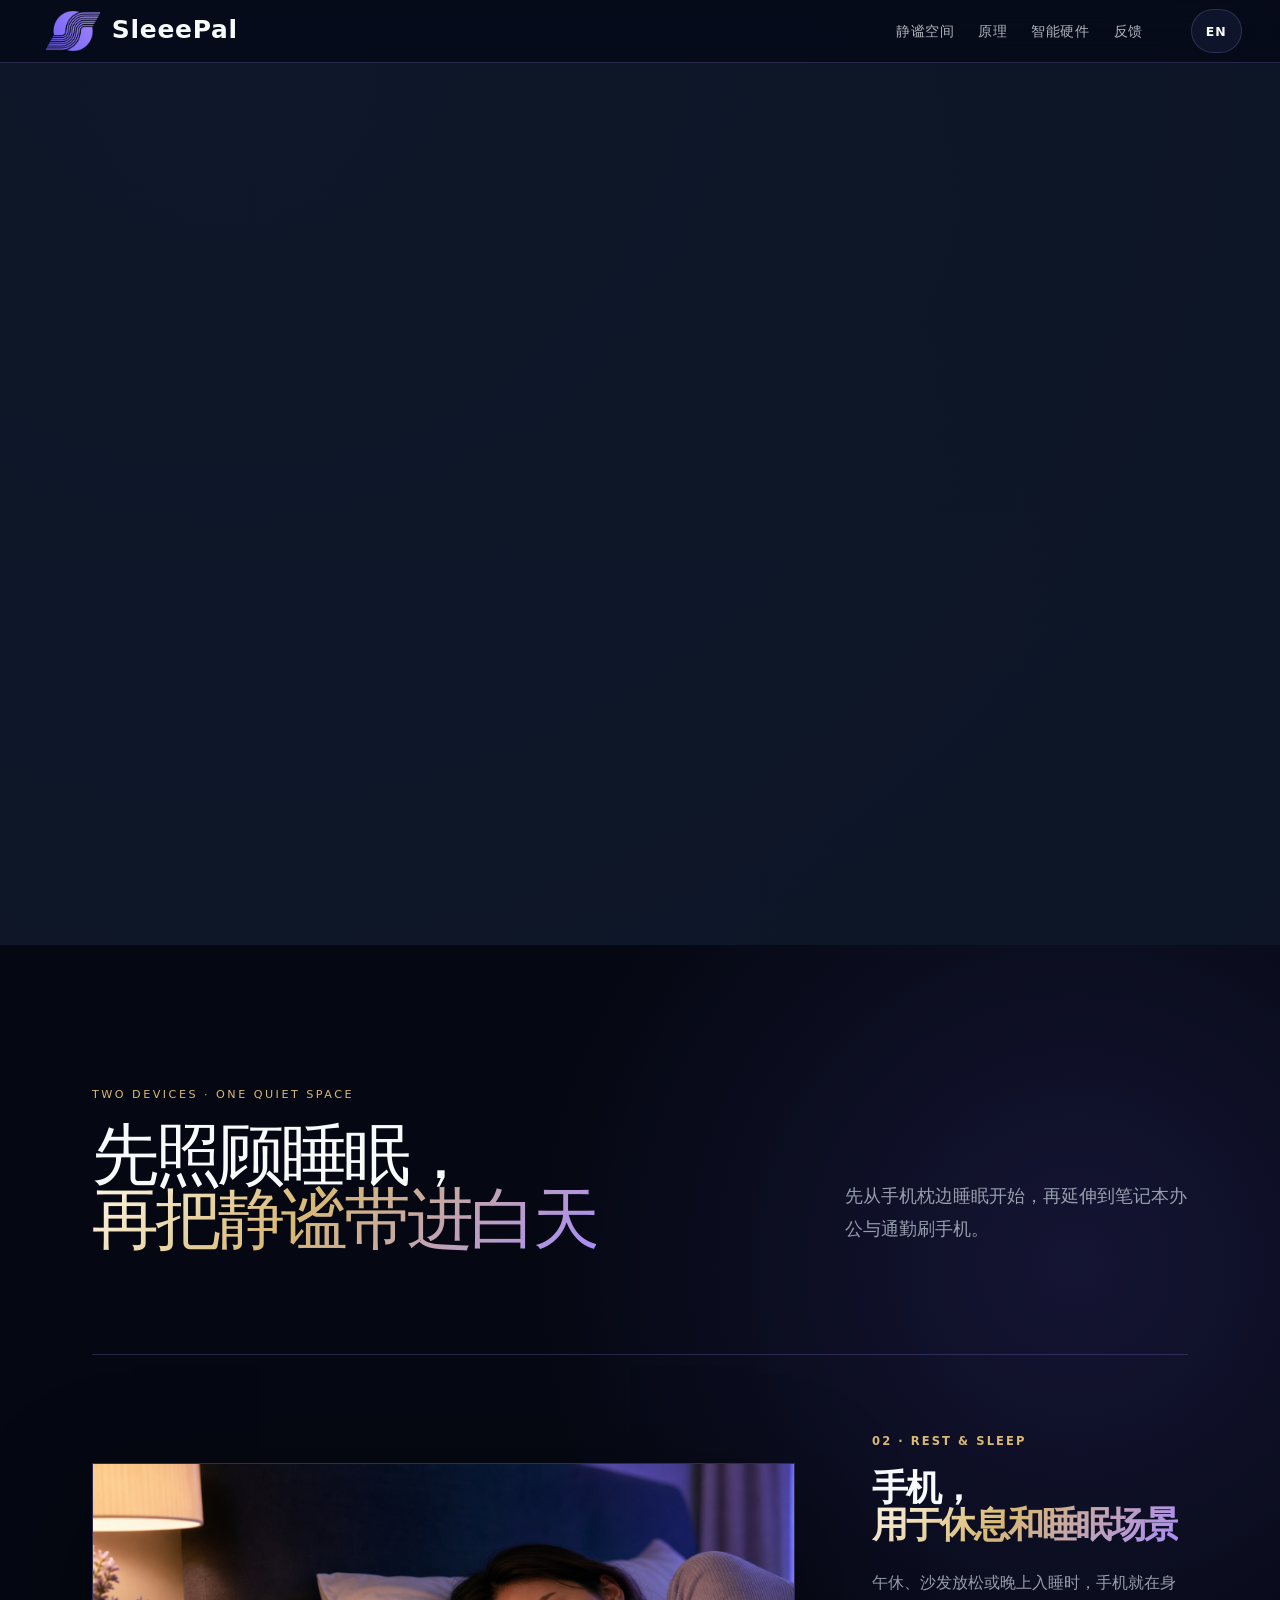
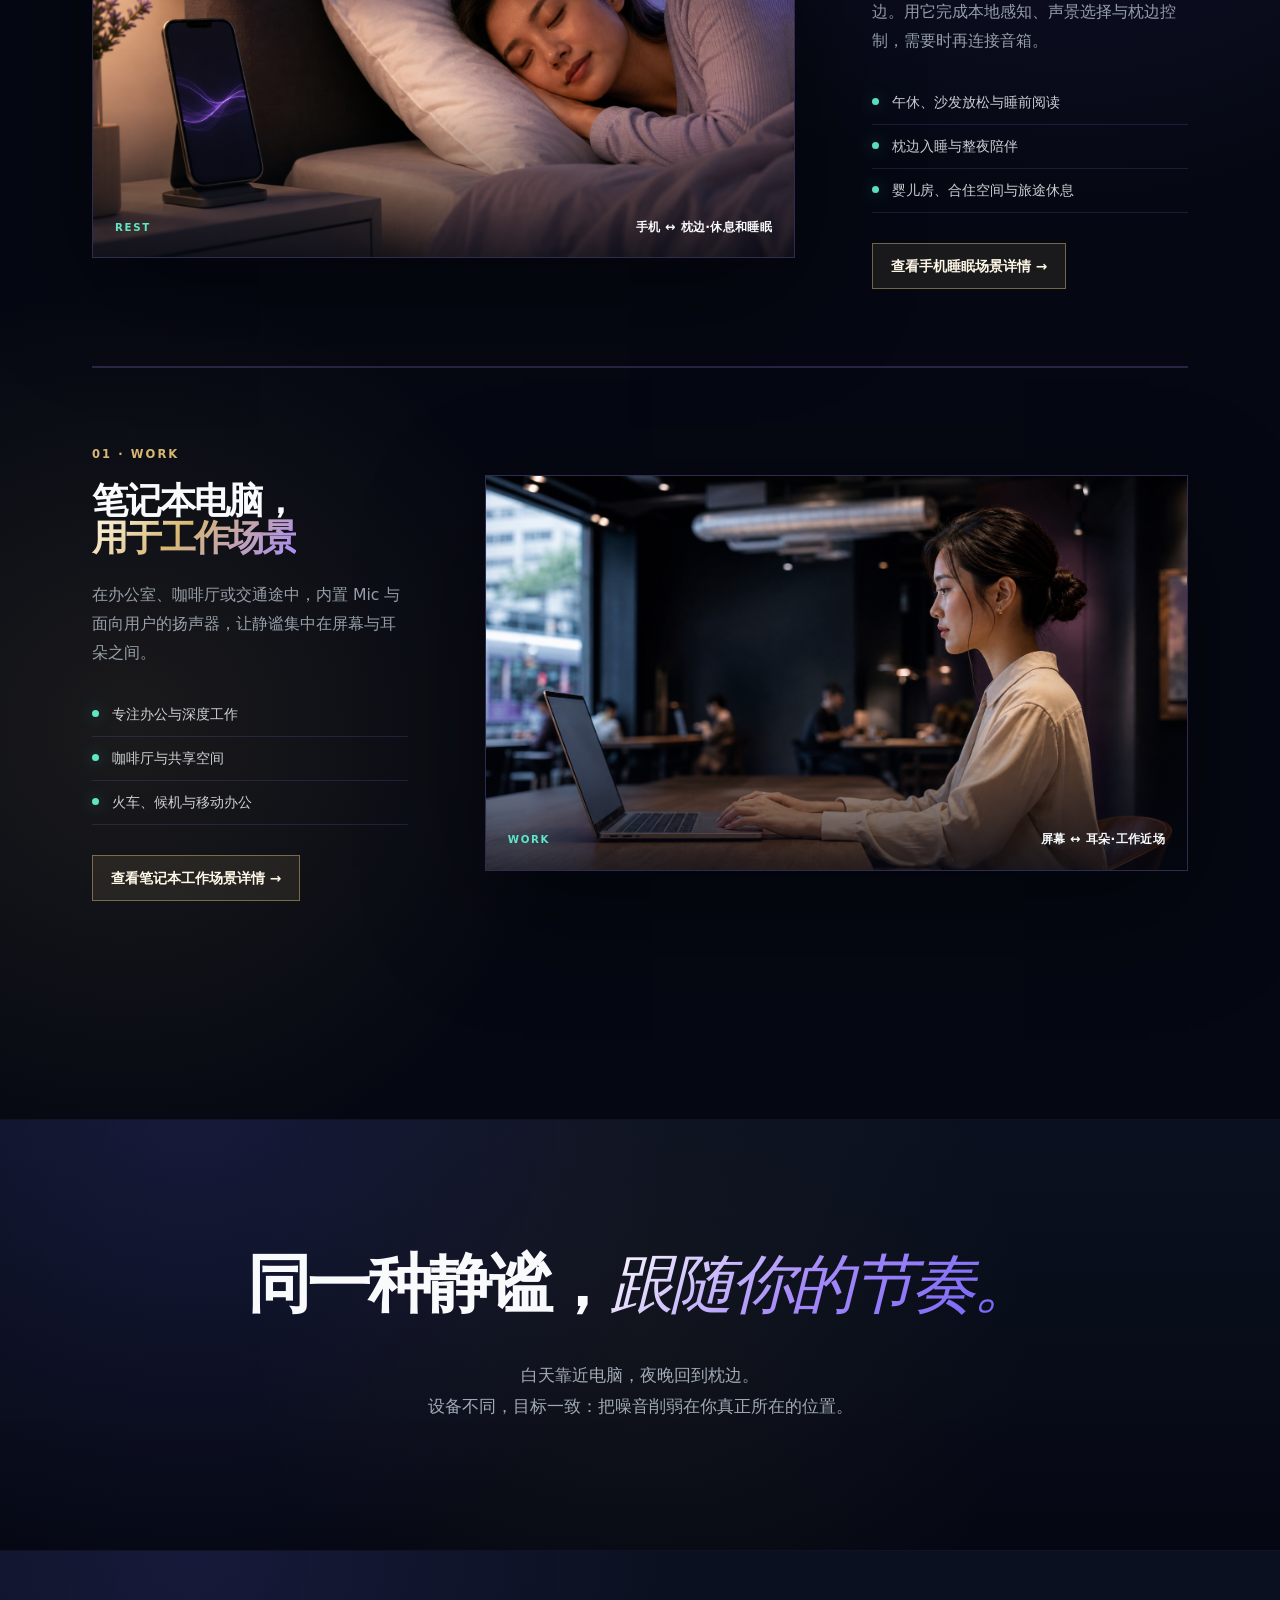
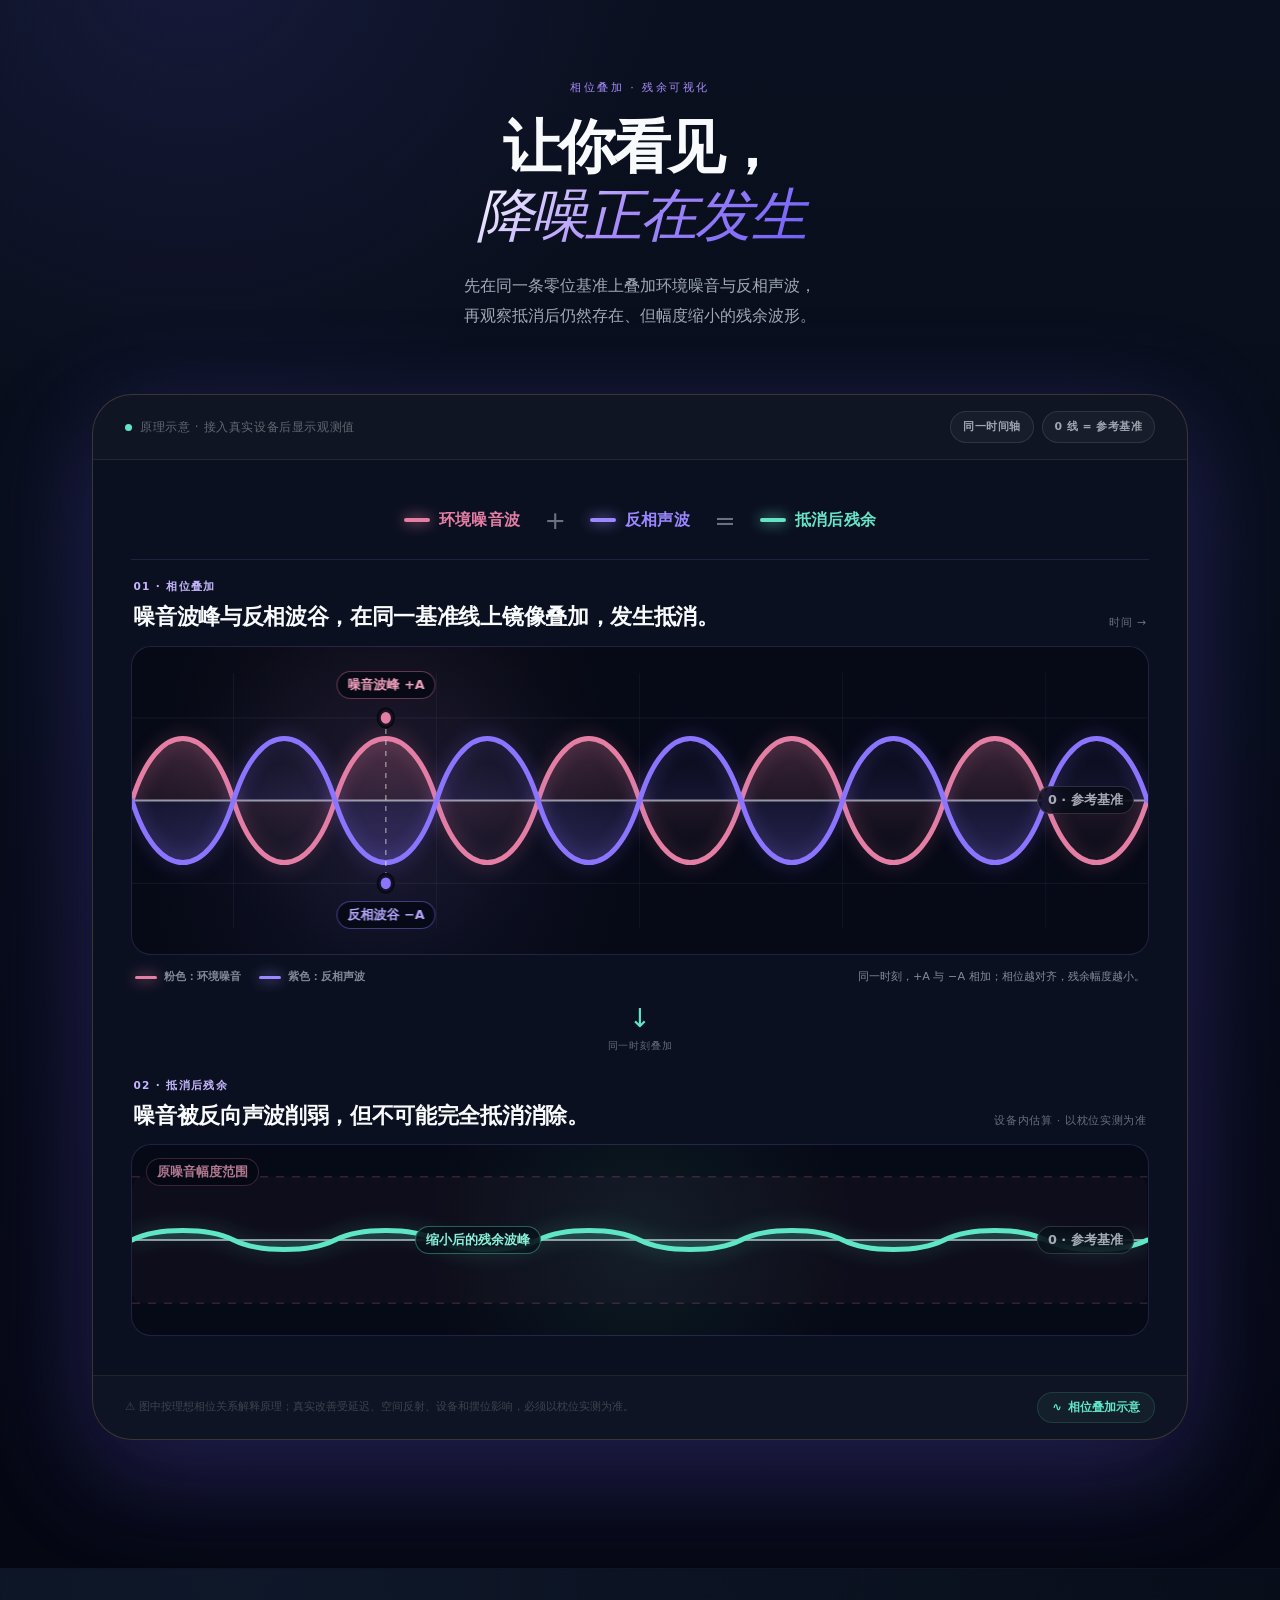
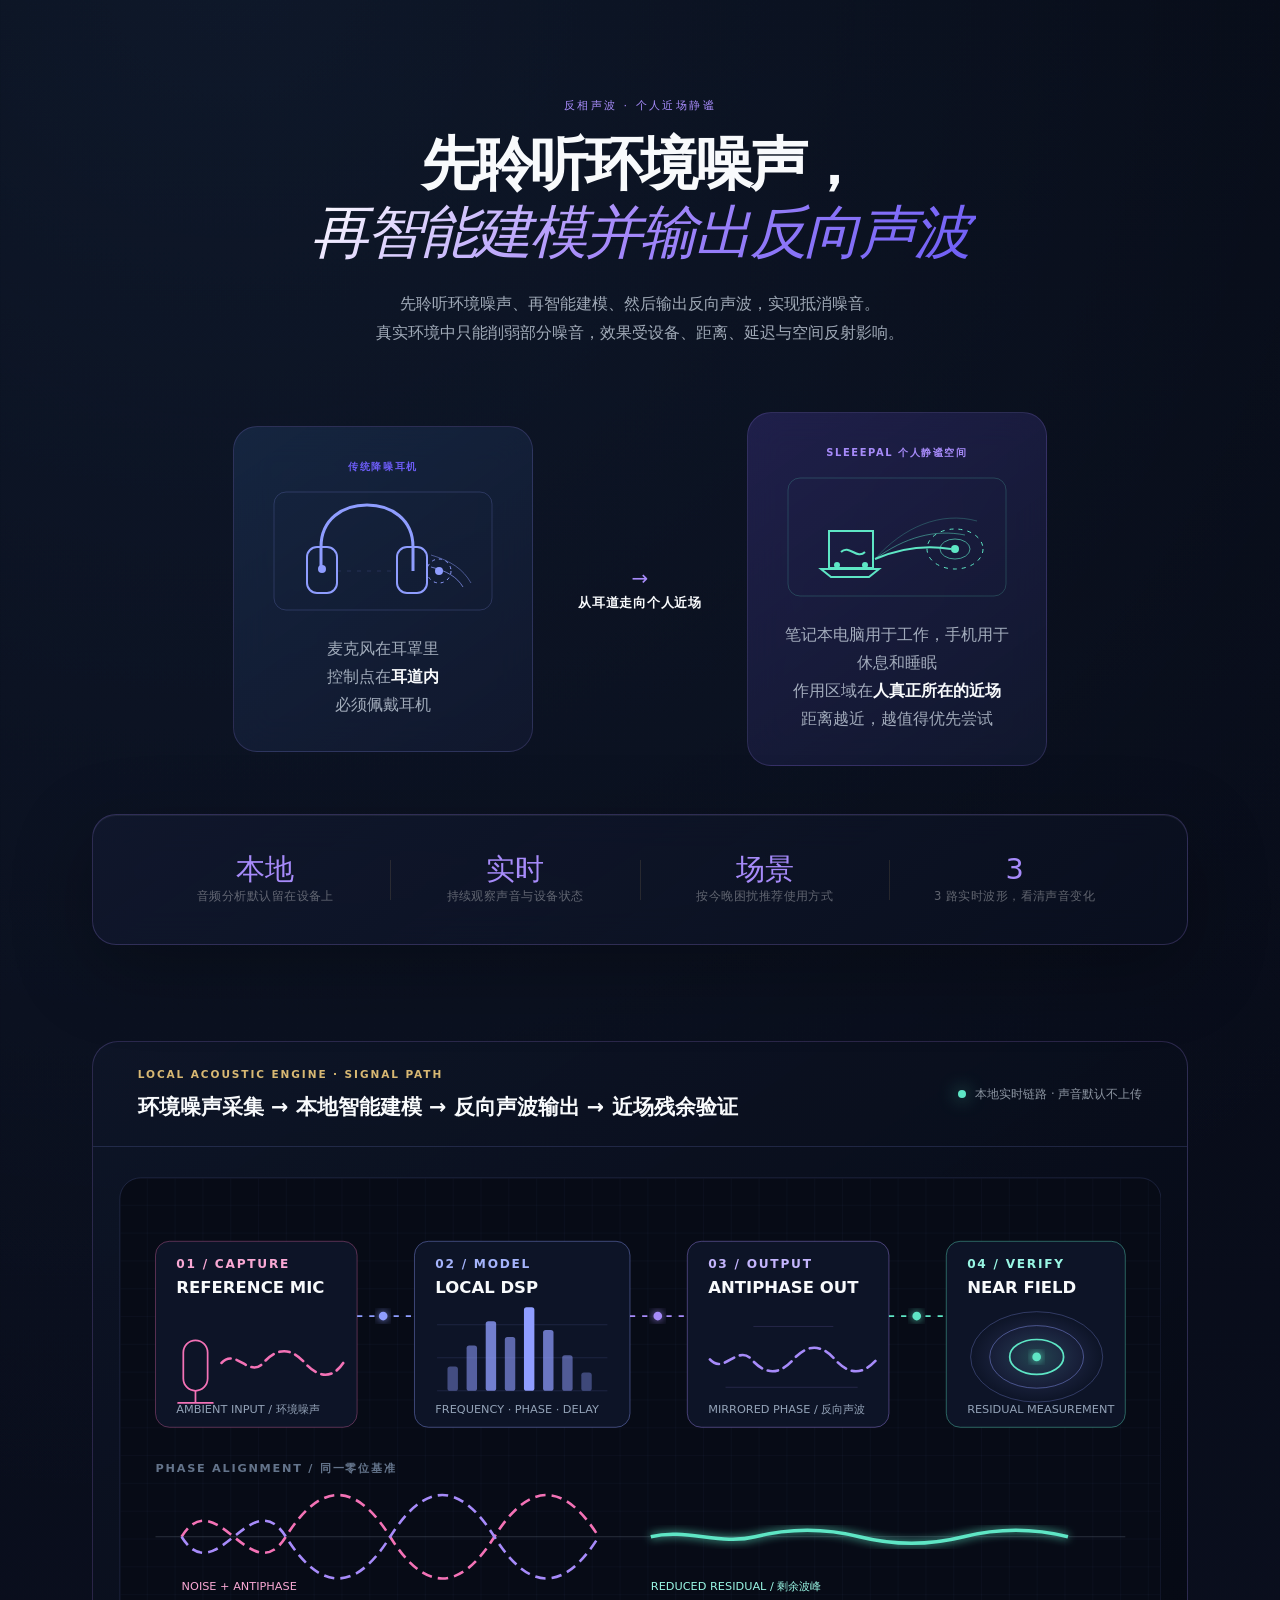
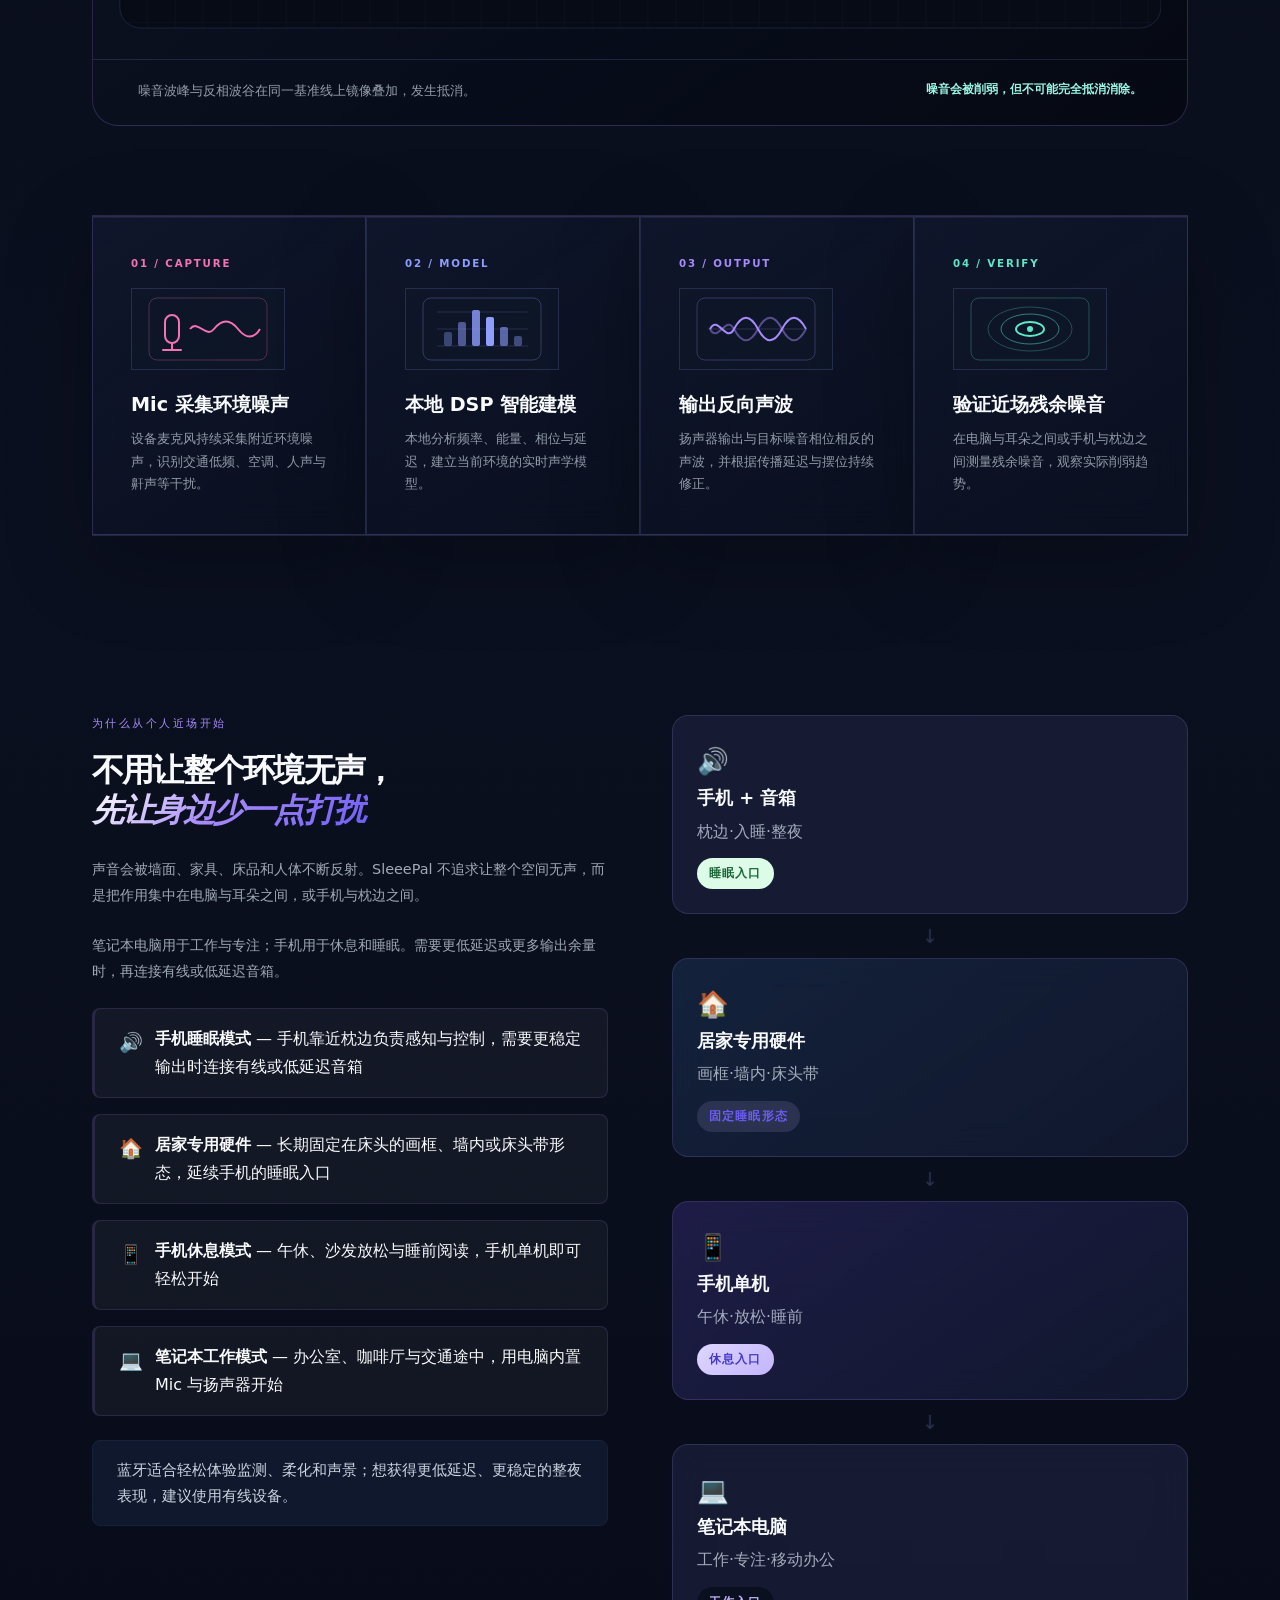
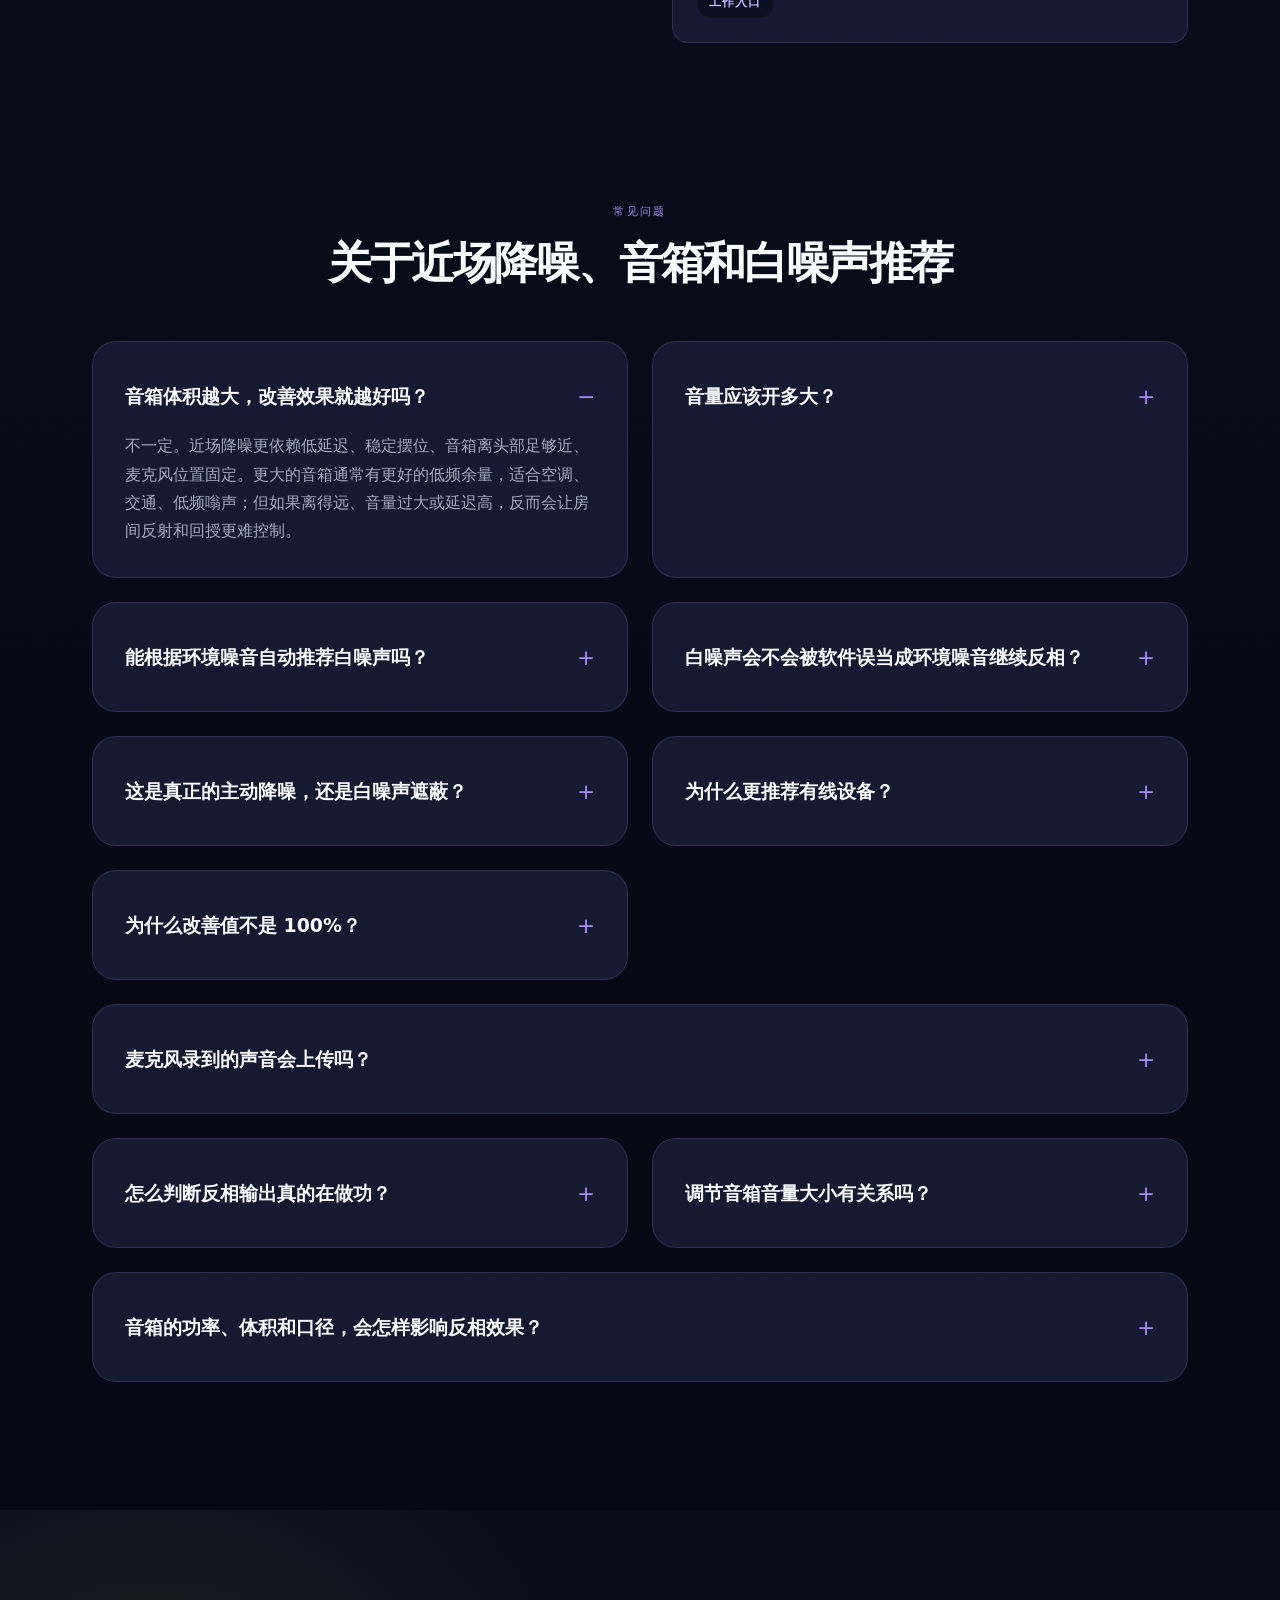
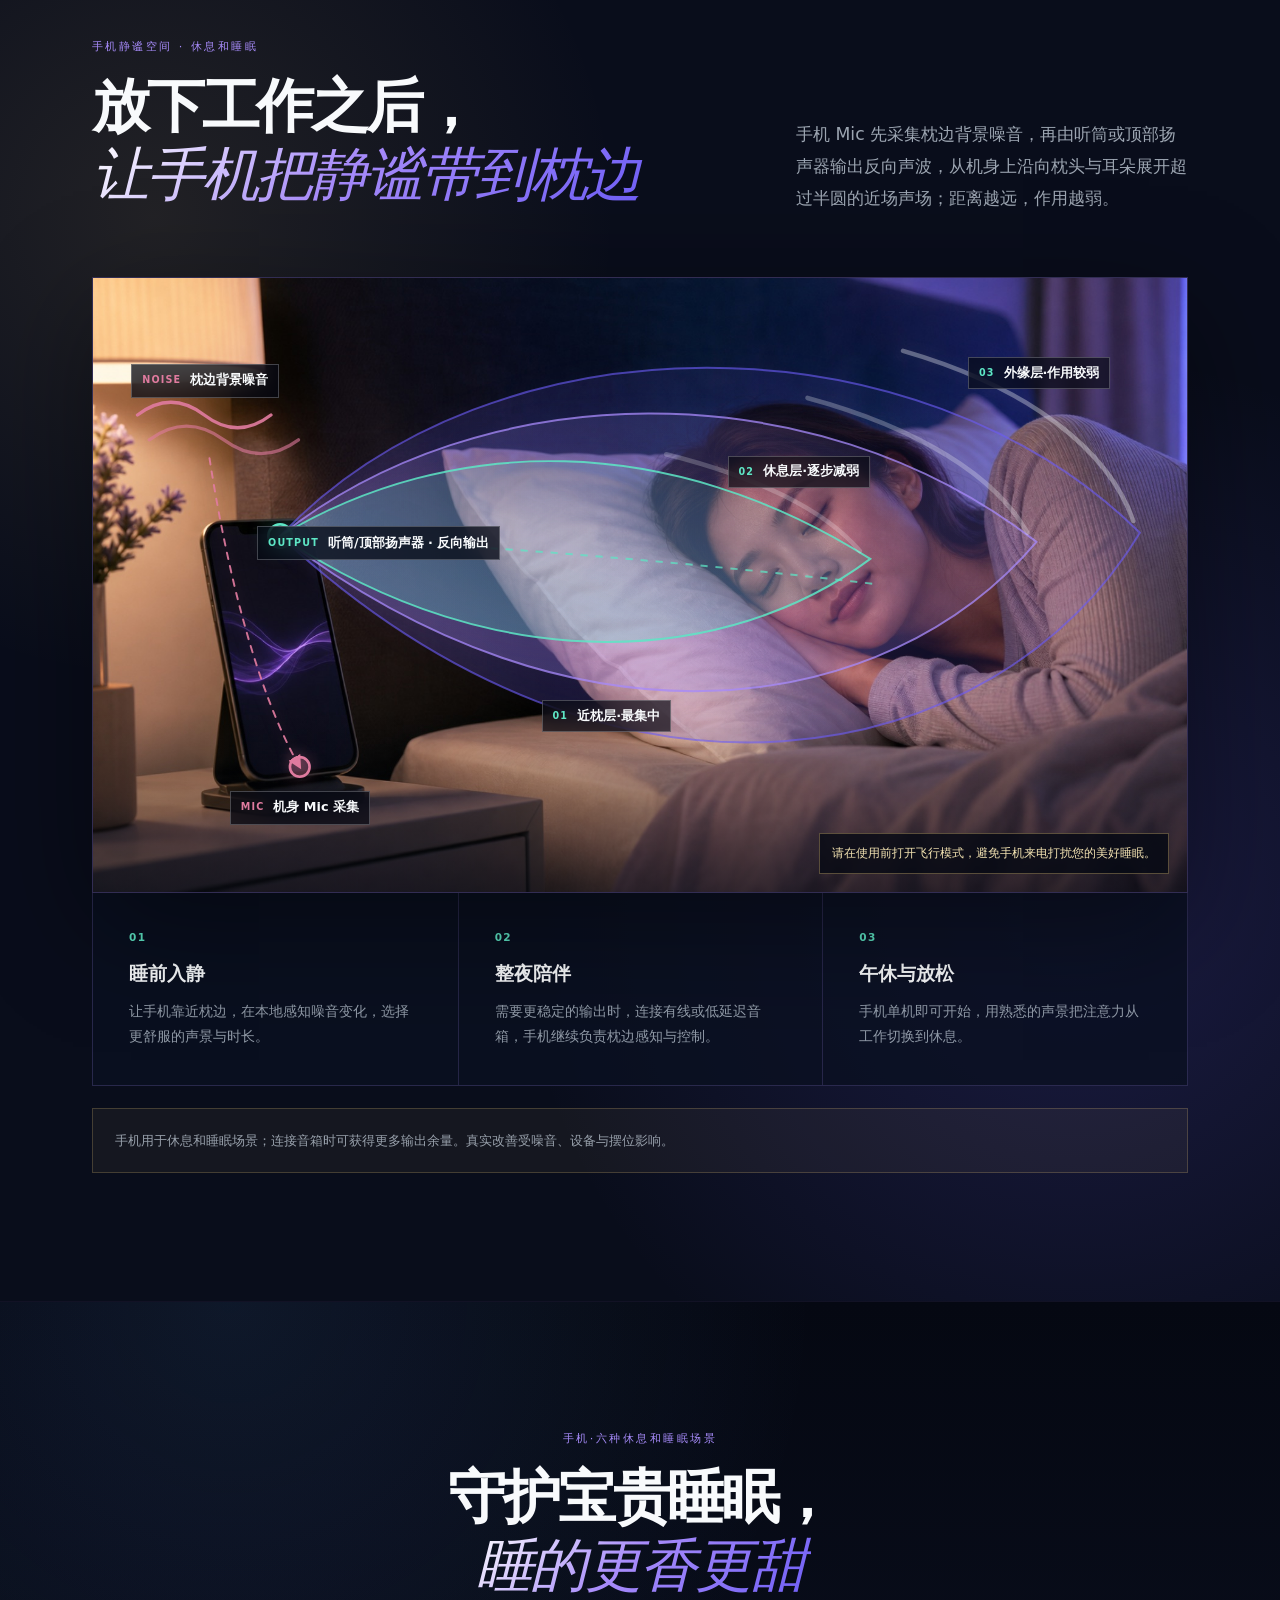
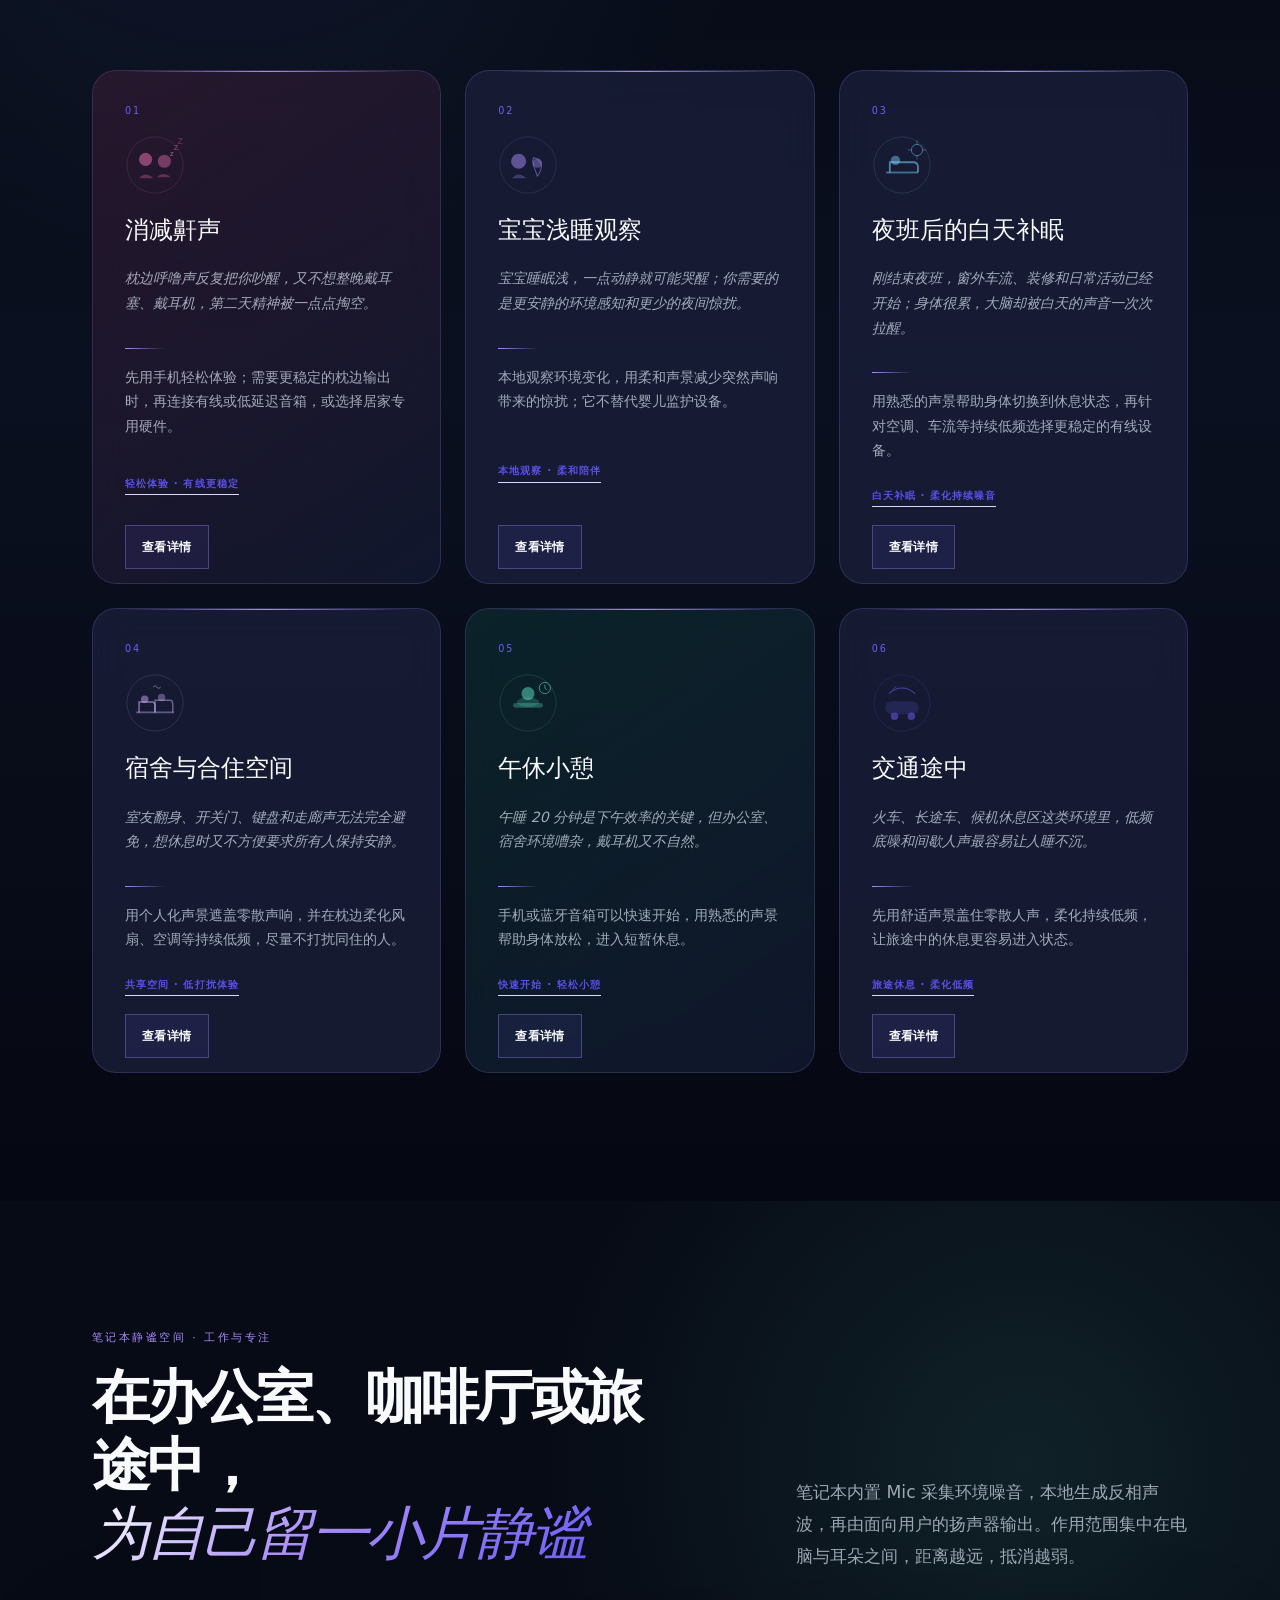
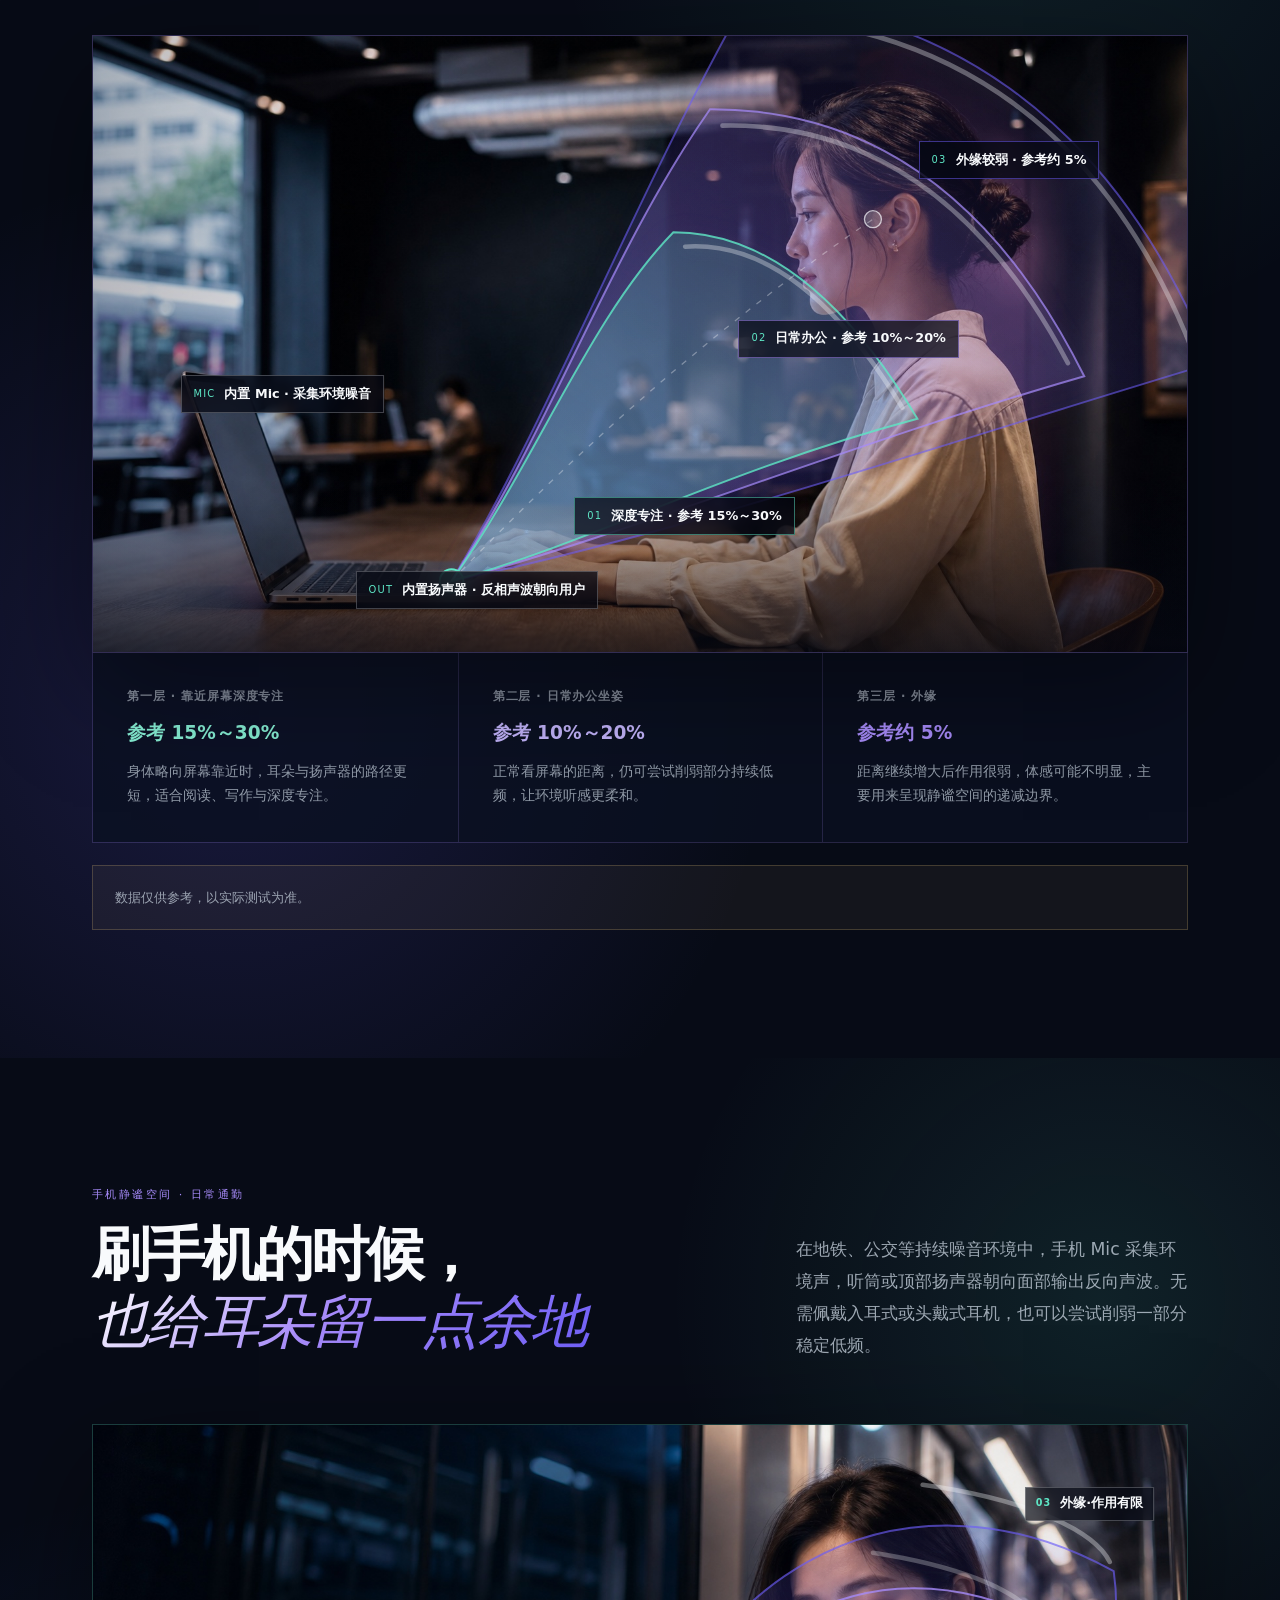
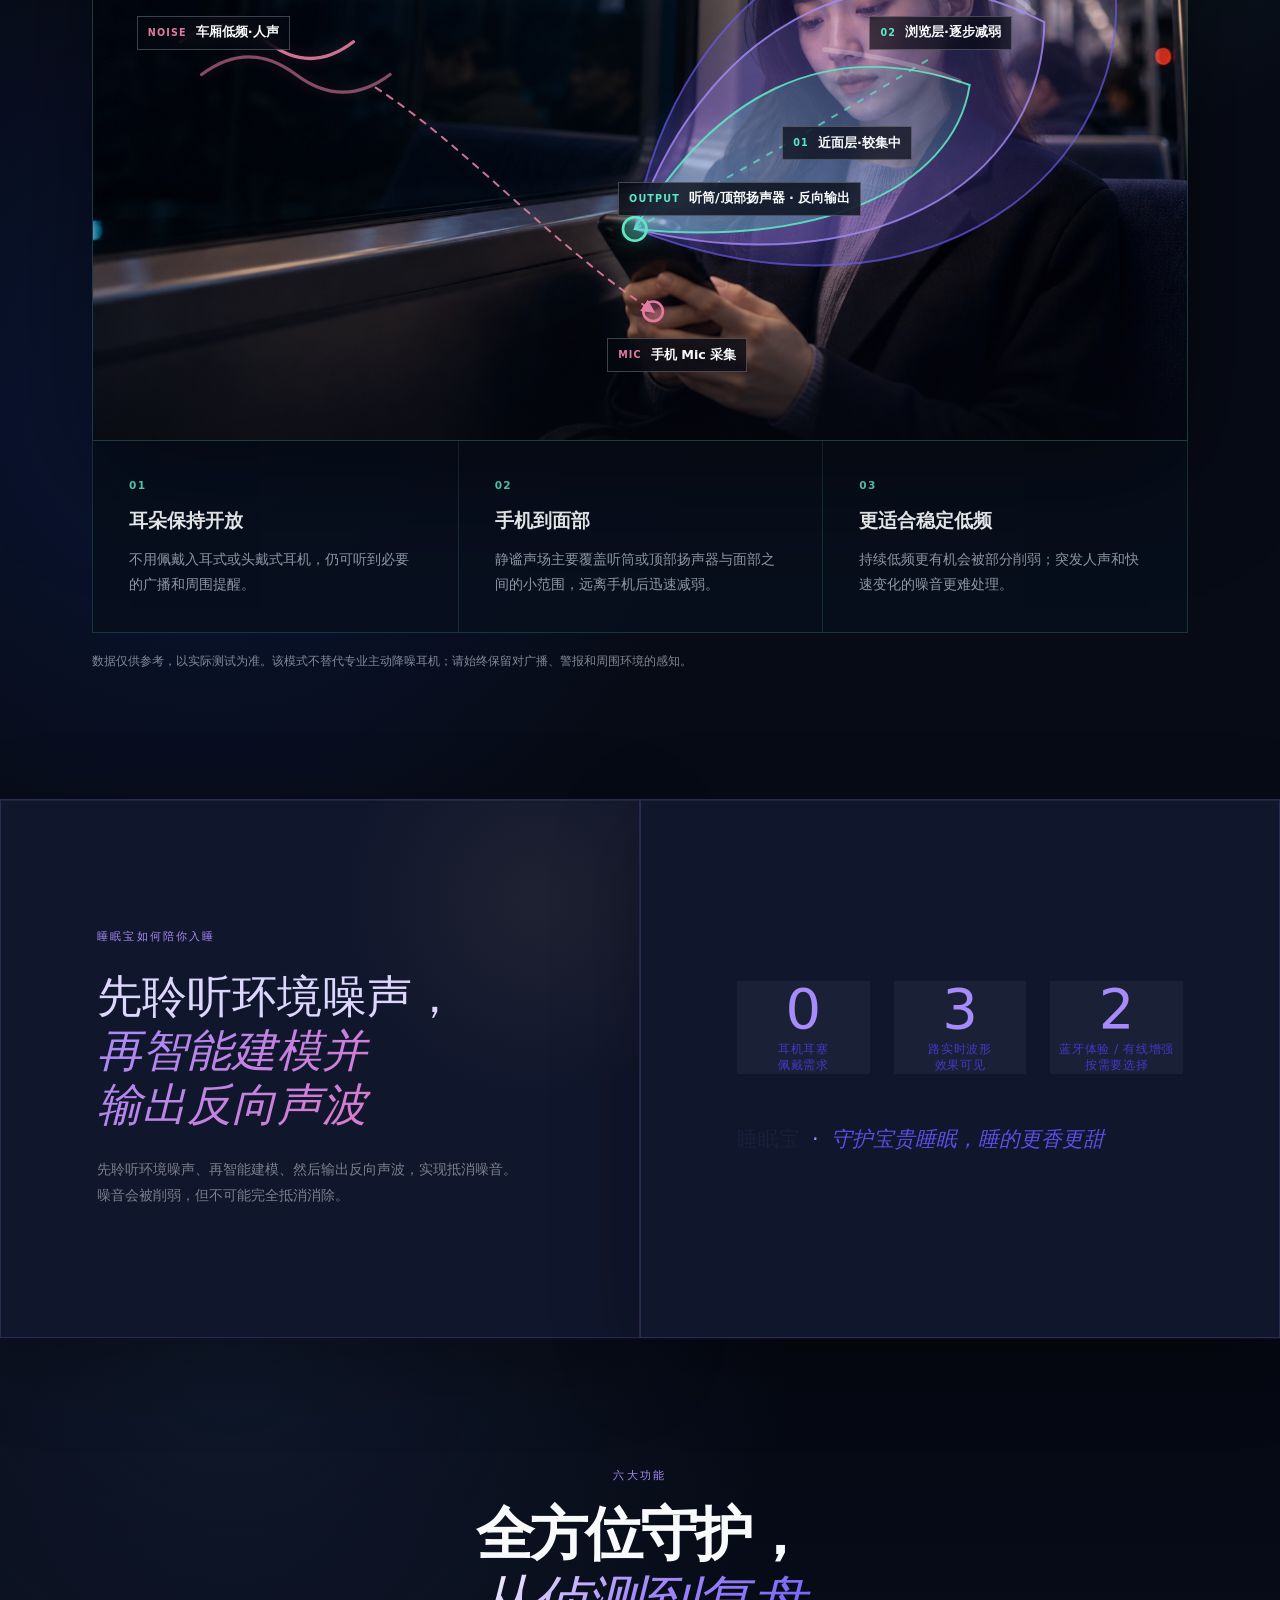
==== commit ee792ec0: "feat: refine acoustic science visuals" ====
--- a/index.html
+++ b/index.html
@@ -13,8 +13,8 @@
   <link rel="icon" type="image/png" sizes="32x32" href="./assets/favicon-32.png?v=20260426b" />
   <link rel="icon" type="image/png" sizes="16x16" href="./assets/favicon-16.png?v=20260426b" />
   <link rel="apple-touch-icon" href="./assets/app-icon-preview.png?v=20260426b" />
-  <link rel="stylesheet" href="./styles.css?v=20260725-sleep-first2" />
-  <script src="./site.js?v=20260725-sleep-first2" defer></script>
+  <link rel="stylesheet" href="./styles.css?v=20260725-acoustic-lab5" />
+  <script src="./site.js?v=20260725-acoustic-lab5" defer></script>
 </head>
 <body>
 
@@ -434,27 +434,38 @@
           <div class="anc-card anc-card-earphone">
             <div class="ancc-kicker" data-i18n="science.compare.earphone.kicker">传统降噪耳机</div>
             <div class="ancc-icon">
-              <svg viewBox="0 0 80 80" fill="none">
-                <ellipse cx="40" cy="40" r="28" stroke="#9e8fca" stroke-width="1" stroke-dasharray="3 3" opacity="0.4"/>
-                <circle cx="40" cy="40" r="12" fill="#9e8fca" opacity="0.15" stroke="#9e8fca" stroke-width="1"/>
-                <circle cx="40" cy="40" r="4" fill="#9e8fca" opacity="0.6"/>
-                <text x="40" y="77" text-anchor="middle" fill="#9e8fca" font-size="9" font-family="Inter,sans-serif" opacity="0.7" data-i18n="science.compare.earphone.zone">控制点 = 耳道</text>
+              <svg viewBox="0 0 220 120" fill="none" aria-hidden="true">
+                <rect x="1" y="1" width="218" height="118" rx="12" stroke="currentColor" stroke-opacity="0.2"/>
+                <path d="M48 80V56C48 28 70 14 94 14C118 14 140 28 140 56V80" stroke="currentColor" stroke-width="3"/>
+                <rect x="34" y="56" width="30" height="46" rx="10" stroke="currentColor" stroke-width="2"/>
+                <rect x="124" y="56" width="30" height="46" rx="10" stroke="currentColor" stroke-width="2"/>
+                <circle cx="49" cy="78" r="4" fill="currentColor"/>
+                <path d="M158 64C178 70 190 78 198 92" stroke="currentColor" stroke-opacity="0.45"/>
+                <path d="M158 76C174 80 184 86 190 96" stroke="currentColor" stroke-opacity="0.7"/>
+                <circle cx="166" cy="80" r="12" stroke="currentColor" stroke-dasharray="3 4"/>
+                <circle cx="166" cy="80" r="4" fill="currentColor"/>
+                <path d="M64 80H124" stroke="currentColor" stroke-opacity="0.15" stroke-dasharray="4 6"/>
               </svg>
             </div>
             <p data-i18n-html="science.compare.earphone.body">麦克风在耳罩里<br/>控制点在<strong>耳道内</strong><br/>必须佩戴耳机</p>
           </div>
-          <div class="anc-arrow-mid">→<br/><span data-i18n="science.compare.expand">从耳道走向个人近场</span></div>
+          <div class="anc-arrow-mid"><b aria-hidden="true">→</b><span data-i18n="science.compare.expand">从耳道走向个人近场</span></div>
           <div class="anc-card anc-card-sleeepal">
             <div class="ancc-kicker" data-i18n="science.compare.sleeepal">SleeePal 个人静谧空间</div>
             <div class="ancc-icon">
-              <svg viewBox="0 0 80 80" fill="none">
-                <ellipse cx="40" cy="36" rx="36" ry="28" stroke="#c9a96e" stroke-width="1.2" stroke-dasharray="3 3" opacity="0.6" class="zone-pulse"/>
-                <circle cx="40" cy="36" r="10" fill="#c9a96e" opacity="0.08"/>
-                <!-- head -->
-                <circle cx="40" cy="30" r="8" fill="#f0e8d4" stroke="#c9a96e" stroke-width="0.8"/>
-                <!-- phone -->
-                <rect x="58" y="42" width="12" height="22" rx="3" fill="#2a1f3d" stroke="#c9a96e" stroke-width="0.8"/>
-                <text x="40" y="76" text-anchor="middle" fill="#c9a96e" font-size="9" font-family="Inter,sans-serif" opacity="0.8" data-i18n="science.compare.launch.zone">作用区域 = 个人近场</text>
+              <svg viewBox="0 0 220 120" fill="none" aria-hidden="true">
+                <rect x="1" y="1" width="218" height="118" rx="12" stroke="currentColor" stroke-opacity="0.2"/>
+                <path d="M34 92H92L82 100H44L34 92Z" stroke="currentColor" stroke-width="2"/>
+                <path d="M42 54H86V91H42V54Z" stroke="currentColor" stroke-width="2"/>
+                <circle cx="50" cy="88" r="3" fill="currentColor"/>
+                <circle cx="78" cy="88" r="3" fill="currentColor"/>
+                <path d="M88 82C116 50 154 34 190 44" stroke="currentColor" stroke-opacity="0.25"/>
+                <path d="M88 82C118 60 148 52 178 58" stroke="currentColor" stroke-opacity="0.48"/>
+                <path d="M88 82C116 70 140 68 164 72" stroke="currentColor" stroke-width="2"/>
+                <ellipse cx="168" cy="72" rx="28" ry="20" stroke="currentColor" stroke-dasharray="4 5"/>
+                <ellipse cx="168" cy="72" rx="15" ry="10" stroke="currentColor" stroke-opacity="0.64"/>
+                <circle cx="168" cy="72" r="4" fill="currentColor"/>
+                <path d="M54 75C62 67 70 83 78 75" stroke="currentColor" stroke-width="2"/>
               </svg>
             </div>
             <p data-i18n-html="science.compare.launch.body">笔记本电脑用于工作，手机用于休息和睡眠<br/>作用区域在<strong>人真正所在的近场</strong><br/>距离越近，越值得优先尝试</p>
@@ -483,124 +494,184 @@
         </div>
       </div>
       <div class="principle-visual">
-        <div class="pv-diagram">
-          <svg viewBox="0 0 560 280" class="pv-svg">
+        <figure class="acoustic-system-figure" aria-labelledby="acoustic-system-title">
+          <figcaption class="acoustic-system-head">
+            <div>
+              <span>LOCAL ACOUSTIC ENGINE · SIGNAL PATH</span>
+              <strong id="acoustic-system-title" data-i18n="science.system.path">环境噪声采集 → 本地智能建模 → 反向声波输出 → 近场残余验证</strong>
+            </div>
+            <p><i aria-hidden="true"></i><span data-i18n="science.system.status">本地实时链路 · 声音默认不上传</span></p>
+          </figcaption>
+
+          <svg class="acoustic-system-canvas" viewBox="0 0 1200 520" role="img" aria-labelledby="acoustic-system-svg-title acoustic-system-svg-desc">
+            <title id="acoustic-system-svg-title">SleeePal 本地声学信号链</title>
+            <desc id="acoustic-system-svg-desc">环境噪声由麦克风采集，本地 DSP 建模后生成反向声波，由扬声器输出，并在枕边近场测量残余噪音。</desc>
             <defs>
-              <radialGradient id="headGlow" cx="50%" cy="50%" r="50%">
-                <stop offset="0%" stop-color="#c9a96e" stop-opacity="0.15"/>
-                <stop offset="100%" stop-color="#c9a96e" stop-opacity="0"/>
+              <pattern id="acousticGrid" width="32" height="32" patternUnits="userSpaceOnUse">
+                <path d="M32 0H0V32" fill="none" stroke="#8f9dff" stroke-opacity="0.07" stroke-width="1"/>
+              </pattern>
+              <linearGradient id="signalBus" x1="0" y1="0" x2="1" y2="0">
+                <stop offset="0%" stop-color="#f472b6"/>
+                <stop offset="50%" stop-color="#8f9dff"/>
+                <stop offset="100%" stop-color="#5ee6c5"/>
+              </linearGradient>
+              <radialGradient id="focusField" cx="50%" cy="50%" r="50%">
+                <stop offset="0%" stop-color="#5ee6c5" stop-opacity="0.24"/>
+                <stop offset="65%" stop-color="#8f9dff" stop-opacity="0.08"/>
+                <stop offset="100%" stop-color="#8f9dff" stop-opacity="0"/>
               </radialGradient>
-              <linearGradient id="waveGrad1" x1="0" y1="0" x2="1" y2="0">
-                <stop offset="0%" stop-color="#e07b9f" stop-opacity="0.8"/>
-                <stop offset="100%" stop-color="#e07b9f" stop-opacity="0"/>
-              </linearGradient>
-              <linearGradient id="waveGrad2" x1="1" y1="0" x2="0" y2="0">
-                <stop offset="0%" stop-color="#9e8fca" stop-opacity="0.8"/>
-                <stop offset="100%" stop-color="#9e8fca" stop-opacity="0"/>
-              </linearGradient>
+              <filter id="signalGlow" x="-40%" y="-40%" width="180%" height="180%">
+                <feGaussianBlur stdDeviation="5" result="blur"/>
+                <feMerge><feMergeNode in="blur"/><feMergeNode in="SourceGraphic"/></feMerge>
+              </filter>
             </defs>
 
-            <!-- Bed surface -->
-            <rect x="80" y="200" width="400" height="16" rx="8" fill="#f0e8d4" opacity="0.6"/>
-            <!-- Pillow -->
-            <ellipse cx="280" cy="196" rx="120" ry="20" fill="#faf6f0" stroke="#e8d5a3" stroke-width="0.8"/>
-
-            <!-- Head (simplified circle) -->
-            <circle cx="280" cy="168" r="36" fill="#faf0e8" stroke="#e8d5a3" stroke-width="1"/>
-            <!-- Face hint -->
-            <circle cx="269" cy="162" r="4" fill="#e8c4a4" opacity="0.5"/>
-            <circle cx="291" cy="162" r="4" fill="#e8c4a4" opacity="0.5"/>
-            <path d="M271 176 Q280 182 289 176" stroke="#e8c4a4" stroke-width="1" fill="none" stroke-linecap="round" opacity="0.5"/>
-
-            <!-- Quiet zone bubble -->
-            <ellipse cx="280" cy="158" rx="110" ry="80" fill="url(#headGlow)" stroke="#c9a96e"
-              stroke-width="1" stroke-dasharray="4 4" opacity="0.7" class="zone-pulse"/>
-            <text x="280" y="82" text-anchor="middle" fill="#c9a96e" font-size="11" font-family="'Inter',sans-serif" letter-spacing="1" data-i18n="science.diagram.zoneTitle">枕边近场区域</text>
-            <text x="280" y="96" text-anchor="middle" fill="#c9a96e" font-size="9" font-family="'Inter',sans-serif" opacity="0.6" data-i18n="science.diagram.zoneState">声波持续调节</text>
-
-            <!-- Noise waves coming from left (snoring partner) -->
-            <text x="44" y="110" text-anchor="middle" fill="#e07b9f" font-size="9" font-family="'Inter',sans-serif" opacity="0.7" data-i18n="science.diagram.noise1">呼噜声</text>
-            <text x="44" y="122" text-anchor="middle" fill="#e07b9f" font-size="9" font-family="'Inter',sans-serif" opacity="0.7" data-i18n="science.diagram.noise2">噪音源</text>
-            <path d="M75 140 C90 130 100 150 115 138 C130 126 140 152 155 140 C170 128 180 152 195 140" stroke="#e07b9f" stroke-width="1.5" fill="none" stroke-linecap="round" opacity="0.8" class="wave-in"/>
-            <path d="M75 160 C90 150 100 170 115 158 C130 146 140 172 155 160 C170 148 180 172 195 160" stroke="#e07b9f" stroke-width="1" fill="none" stroke-linecap="round" opacity="0.5" class="wave-in"/>
-
-            <!-- Phone on right side (sound source) -->
-            <rect x="448" y="148" width="38" height="68" rx="8" fill="#2a1f3d" stroke="#c9a96e" stroke-width="1"/>
-            <rect x="452" y="152" width="30" height="48" rx="4" fill="#1a1230"/>
-            <circle cx="467" cy="206" r="4" fill="#c9a96e" opacity="0.6"/>
-            <text x="467" y="230" text-anchor="middle" fill="#c9a96e" font-size="8" font-family="'Inter',sans-serif" data-i18n="science.device.phone">手机</text>
-            <text x="467" y="240" text-anchor="middle" fill="#c9a96e" font-size="8" font-family="'Inter',sans-serif" data-i18n="science.device.speaker">扬声器</text>
-
-            <!-- Antiphase waves from phone going left -->
-            <path d="M445 140 C430 130 420 150 405 138 C390 126 380 152 365 140 C350 128 340 152 325 140" stroke="#9e8fca" stroke-width="1.5" fill="none" stroke-linecap="round" opacity="0.8" class="wave-out"/>
-            <path d="M445 160 C430 150 420 170 405 158 C390 146 380 172 365 160 C350 148 340 172 325 160" stroke="#9e8fca" stroke-width="1" fill="none" stroke-linecap="round" opacity="0.5" class="wave-out"/>
-
-            <!-- Cancellation zone indicator -->
-            <text x="280" y="258" text-anchor="middle" fill="#999" font-size="9" font-family="'Inter',sans-serif" data-i18n="science.diagram.caption">反相声波 + 环境噪音 → 部分抵消 → 残余更柔和</text>
-
-            <!-- Labels -->
-            <text x="200" y="138" fill="#e07b9f" font-size="8" font-family="'Inter',sans-serif" opacity="0.9" data-i18n="science.diagram.noiseWave">噪音波 →</text>
-            <text x="305" y="138" fill="#9e8fca" font-size="8" font-family="'Inter',sans-serif" opacity="0.9" data-i18n="science.diagram.antiWave">← 反相波</text>
+            <rect x="1" y="1" width="1198" height="518" rx="24" fill="#070b16" stroke="#8f9dff" stroke-opacity="0.18"/>
+            <rect x="2" y="2" width="1196" height="516" rx="23" fill="url(#acousticGrid)"/>
+            <path d="M176 160H1018" stroke="url(#signalBus)" stroke-width="2" stroke-opacity="0.34"/>
+
+            <g class="system-stage system-stage-input">
+              <rect x="42" y="74" width="232" height="214" rx="16" fill="#0d1427" stroke="#f472b6" stroke-opacity="0.38"/>
+              <text x="66" y="105" fill="#f9a8d4" font-size="14" font-weight="700" letter-spacing="2">01 / CAPTURE</text>
+              <text x="66" y="133" fill="#f8fafc" font-size="19" font-weight="650">REFERENCE MIC</text>
+              <rect x="74" y="188" width="28" height="58" rx="14" fill="none" stroke="#f472b6" stroke-width="2"/>
+              <path d="M88 246V260M68 260H108" stroke="#f472b6" stroke-width="2" stroke-linecap="round"/>
+              <path class="system-wave system-wave-noise" d="M118 214C134 196 150 232 166 214S198 196 214 214S246 232 258 214" fill="none" stroke="#f472b6" stroke-width="3" stroke-linecap="round"/>
+              <text x="66" y="272" fill="#94a3b8" font-size="13">AMBIENT INPUT / 环境噪声</text>
+            </g>
+
+            <g class="system-connector">
+              <circle cx="304" cy="160" r="5" fill="#8f9dff" filter="url(#signalGlow)"/>
+              <path d="M274 160H340" stroke="#8f9dff" stroke-width="2" stroke-dasharray="6 8"/>
+            </g>
+
+            <g class="system-stage system-stage-model">
+              <rect x="340" y="74" width="248" height="214" rx="16" fill="#0d1427" stroke="#8f9dff" stroke-opacity="0.46"/>
+              <text x="364" y="105" fill="#a5b4fc" font-size="14" font-weight="700" letter-spacing="2">02 / MODEL</text>
+              <text x="364" y="133" fill="#f8fafc" font-size="19" font-weight="650">LOCAL DSP</text>
+              <path d="M366 246H562M366 208H562M366 170H562" stroke="#8f9dff" stroke-opacity="0.14"/>
+              <g fill="#8f9dff">
+                <rect x="378" y="218" width="12" height="28" rx="3" opacity="0.42"/>
+                <rect x="400" y="194" width="12" height="52" rx="3" opacity="0.56"/>
+                <rect x="422" y="166" width="12" height="80" rx="3" opacity="0.78"/>
+                <rect x="444" y="184" width="12" height="62" rx="3" opacity="0.62"/>
+                <rect x="466" y="150" width="12" height="96" rx="3"/>
+                <rect x="488" y="176" width="12" height="70" rx="3" opacity="0.72"/>
+                <rect x="510" y="205" width="12" height="41" rx="3" opacity="0.52"/>
+                <rect x="532" y="225" width="12" height="21" rx="3" opacity="0.38"/>
+              </g>
+              <text x="364" y="272" fill="#94a3b8" font-size="13">FREQUENCY · PHASE · DELAY</text>
+            </g>
+
+            <g class="system-connector">
+              <circle cx="620" cy="160" r="5" fill="#a78bfa" filter="url(#signalGlow)"/>
+              <path d="M588 160H654" stroke="#a78bfa" stroke-width="2" stroke-dasharray="6 8"/>
+            </g>
+
+            <g class="system-stage system-stage-output">
+              <rect x="654" y="74" width="232" height="214" rx="16" fill="#0d1427" stroke="#a78bfa" stroke-opacity="0.46"/>
+              <text x="678" y="105" fill="#c4b5fd" font-size="14" font-weight="700" letter-spacing="2">03 / OUTPUT</text>
+              <text x="678" y="133" fill="#f8fafc" font-size="19" font-weight="650">ANTIPHASE OUT</text>
+              <path class="system-wave system-wave-anti" d="M680 210C696 228 712 192 728 210S760 228 776 210S808 192 824 210S856 228 872 210" fill="none" stroke="#a78bfa" stroke-width="3" stroke-linecap="round"/>
+              <path d="M698 242H850" stroke="#a78bfa" stroke-opacity="0.18"/>
+              <path d="M730 172H822" stroke="#a78bfa" stroke-opacity="0.18"/>
+              <text x="678" y="272" fill="#94a3b8" font-size="13">MIRRORED PHASE / 反向声波</text>
+            </g>
+
+            <g class="system-connector">
+              <circle cx="918" cy="160" r="5" fill="#5ee6c5" filter="url(#signalGlow)"/>
+              <path d="M886 160H952" stroke="#5ee6c5" stroke-width="2" stroke-dasharray="6 8"/>
+            </g>
+
+            <g class="system-stage system-stage-verify">
+              <rect x="952" y="74" width="206" height="214" rx="16" fill="#0d1427" stroke="#5ee6c5" stroke-opacity="0.46"/>
+              <text x="976" y="105" fill="#99f6e4" font-size="14" font-weight="700" letter-spacing="2">04 / VERIFY</text>
+              <text x="976" y="133" fill="#f8fafc" font-size="19" font-weight="650">NEAR FIELD</text>
+              <ellipse cx="1056" cy="207" rx="76" ry="52" fill="url(#focusField)" stroke="#8f9dff" stroke-opacity="0.32"/>
+              <ellipse cx="1056" cy="207" rx="54" ry="36" fill="none" stroke="#8f9dff" stroke-opacity="0.5"/>
+              <ellipse cx="1056" cy="207" rx="31" ry="20" fill="none" stroke="#5ee6c5" stroke-width="2"/>
+              <circle cx="1056" cy="207" r="5" fill="#5ee6c5" filter="url(#signalGlow)"/>
+              <text x="976" y="272" fill="#94a3b8" font-size="13">RESIDUAL MEASUREMENT</text>
+            </g>
+
+            <g class="system-phase-view">
+              <text x="42" y="340" fill="#64748b" font-size="13" font-weight="700" letter-spacing="2">PHASE ALIGNMENT / 同一零位基准</text>
+              <path d="M42 414H1158" stroke="#94a3b8" stroke-opacity="0.28"/>
+              <path class="system-wave system-wave-noise" d="M72 414C112 350 152 478 192 414S272 350 312 414S392 478 432 414S512 350 552 414" fill="none" stroke="#f472b6" stroke-width="3"/>
+              <path class="system-wave system-wave-anti" d="M72 414C112 478 152 350 192 414S272 478 312 414S392 350 432 414S512 478 552 414" fill="none" stroke="#a78bfa" stroke-width="3"/>
+              <path d="M612 414C652 404 692 424 732 414S812 404 852 414S932 424 972 414S1052 404 1092 414" fill="none" stroke="#5ee6c5" stroke-width="4" filter="url(#signalGlow)"/>
+              <text x="72" y="475" fill="#f9a8d4" font-size="13">NOISE + ANTIPHASE</text>
+              <text x="612" y="475" fill="#99f6e4" font-size="13">REDUCED RESIDUAL / 剩余波峰</text>
+            </g>
           </svg>
-        </div>
-      </div>
-
-      <!-- 4-step flow — Bose-style step-by-step authority -->
-      <div class="tech-steps">
-        <div class="tech-step">
-          <div class="ts-num">01</div>
+
+          <div class="acoustic-system-mobile-path" aria-hidden="true">
+            <span><b>01</b> Mic 采集</span><i></i>
+            <span><b>02</b> DSP 建模</span><i></i>
+            <span><b>03</b> 反向输出</span><i></i>
+            <span><b>04</b> 枕位验证</span>
+          </div>
+
+          <div class="acoustic-system-note">
+            <span data-i18n="science.system.phase">噪音波峰与反相波谷在同一基准线上镜像叠加，发生抵消。</span>
+            <strong data-i18n="science.system.boundary">噪音会被削弱，但不可能完全抵消消除。</strong>
+          </div>
+        </figure>
+      </div>
+
+      <div class="tech-steps" aria-label="SleeePal 声学处理四步">
+        <article class="tech-step">
+          <div class="ts-num">01 / CAPTURE</div>
           <div class="ts-icon-wrap">
-            <svg viewBox="0 0 48 48" fill="none">
-              <circle cx="24" cy="24" r="22" stroke="#e07b9f" stroke-width="0.8"/>
-              <path d="M14 24 Q24 10 34 24" stroke="#e07b9f" stroke-width="2" fill="none" stroke-linecap="round"/>
-              <circle cx="24" cy="24" r="3" fill="#e07b9f"/>
+            <svg viewBox="0 0 120 64" fill="none" aria-hidden="true">
+              <rect x="1" y="1" width="118" height="62" rx="8" stroke="currentColor" stroke-opacity="0.28"/>
+              <rect x="17" y="18" width="14" height="28" rx="7" stroke="currentColor" stroke-width="2"/>
+              <path d="M24 46V53M15 53H33" stroke="currentColor" stroke-width="2" stroke-linecap="round"/>
+              <path d="M42 32C50 22 58 42 66 32S82 22 90 32S106 42 112 32" stroke="currentColor" stroke-width="2"/>
             </svg>
           </div>
-          <h3 data-i18n="science.step1.title">麦克风持续侦测</h3>
-          <p data-i18n="science.step1.body">麦克风在本机持续观察设备附近的环境变化，用于识别交通低频、空调、人声与鼾声等干扰。</p>
-        </div>
-        <div class="ts-arrow">→</div>
-        <div class="tech-step">
-          <div class="ts-num">02</div>
+          <h3 data-i18n="science.step1.title">Mic 采集环境噪声</h3>
+          <p data-i18n="science.step1.body">设备麦克风持续采集附近环境噪声，识别交通低频、空调、人声与鼾声等干扰。</p>
+        </article>
+        <article class="tech-step">
+          <div class="ts-num">02 / MODEL</div>
           <div class="ts-icon-wrap">
-            <svg viewBox="0 0 48 48" fill="none">
-              <circle cx="24" cy="24" r="22" stroke="#9e8fca" stroke-width="0.8"/>
-              <rect x="14" y="32" width="4" height="8" rx="2" fill="#9e8fca" transform="translate(0,-8)"/>
-              <rect x="20" y="32" width="4" height="14" rx="2" fill="#9e8fca" transform="translate(0,-14)"/>
-              <rect x="26" y="32" width="4" height="10" rx="2" fill="#9e8fca" transform="translate(0,-10)"/>
-              <rect x="32" y="32" width="4" height="18" rx="2" fill="#c9a96e" transform="translate(0,-18)"/>
+            <svg viewBox="0 0 120 64" fill="none" aria-hidden="true">
+              <rect x="1" y="1" width="118" height="62" rx="8" stroke="currentColor" stroke-opacity="0.28"/>
+              <path d="M15 49H106M15 32H106M15 15H106" stroke="currentColor" stroke-opacity="0.18"/>
+              <g fill="currentColor"><rect x="22" y="35" width="8" height="14" rx="2" opacity=".35"/><rect x="36" y="25" width="8" height="24" rx="2" opacity=".5"/><rect x="50" y="13" width="8" height="36" rx="2" opacity=".8"/><rect x="64" y="20" width="8" height="29" rx="2"/><rect x="78" y="30" width="8" height="19" rx="2" opacity=".6"/><rect x="92" y="39" width="8" height="10" rx="2" opacity=".4"/></g>
             </svg>
           </div>
-          <h3 data-i18n="science.step2.title">DSP 频谱分析</h3>
-          <p data-i18n="science.step2.body">本地频谱分析持续估计主要干扰与能量变化，用于推荐当前的工作、休息或睡眠场景。</p>
-        </div>
-        <div class="ts-arrow">→</div>
-        <div class="tech-step">
-          <div class="ts-num">03</div>
+          <h3 data-i18n="science.step2.title">本地 DSP 智能建模</h3>
+          <p data-i18n="science.step2.body">本地分析频率、能量、相位与延迟，建立当前环境的实时声学模型。</p>
+        </article>
+        <article class="tech-step">
+          <div class="ts-num">03 / OUTPUT</div>
           <div class="ts-icon-wrap">
-            <svg viewBox="0 0 48 48" fill="none">
-              <circle cx="24" cy="24" r="22" stroke="#c9a96e" stroke-width="0.8"/>
-              <path d="M14 24 Q24 38 34 24" stroke="#c9a96e" stroke-width="2" fill="none" stroke-linecap="round"/>
-              <circle cx="24" cy="24" r="3" fill="#c9a96e"/>
+            <svg viewBox="0 0 120 64" fill="none" aria-hidden="true">
+              <rect x="1" y="1" width="118" height="62" rx="8" stroke="currentColor" stroke-opacity="0.28"/>
+              <path d="M12 32H108" stroke="currentColor" stroke-opacity="0.22"/>
+              <path d="M14 32C22 17 30 47 38 32S54 17 62 32S78 47 86 32S102 17 110 32" stroke="currentColor" stroke-width="2"/>
+              <path d="M14 32C22 47 30 17 38 32S54 47 62 32S78 17 86 32S102 47 110 32" stroke="currentColor" stroke-width="2" stroke-opacity="0.48"/>
             </svg>
           </div>
-          <h3 data-i18n="science.step3.title">生成反相声波</h3>
-          <p data-i18n="science.step3.body">生成与目标噪音相位相反的输出信号，并持续观察麦克风到扬声器的传播延迟、摆位变化与回授风险。</p>
-        </div>
-        <div class="ts-arrow">→</div>
-        <div class="tech-step">
-          <div class="ts-num">04</div>
+          <h3 data-i18n="science.step3.title">输出反向声波</h3>
+          <p data-i18n="science.step3.body">扬声器输出与目标噪音相位相反的声波，并根据传播延迟与摆位持续修正。</p>
+        </article>
+        <article class="tech-step">
+          <div class="ts-num">04 / VERIFY</div>
           <div class="ts-icon-wrap">
-            <svg viewBox="0 0 48 48" fill="none">
-              <circle cx="24" cy="24" r="22" stroke="#4caf8a" stroke-width="0.8"/>
-              <path d="M16 24 Q24 20 32 24 Q24 28 16 24Z" fill="#4caf8a" opacity="0.3"/>
-              <circle cx="24" cy="24" r="7" stroke="#4caf8a" stroke-width="1.5" fill="none"/>
-              <circle cx="24" cy="24" r="2" fill="#4caf8a"/>
+            <svg viewBox="0 0 120 64" fill="none" aria-hidden="true">
+              <rect x="1" y="1" width="118" height="62" rx="8" stroke="currentColor" stroke-opacity="0.28"/>
+              <ellipse cx="60" cy="32" rx="42" ry="22" stroke="currentColor" stroke-opacity="0.28"/>
+              <ellipse cx="60" cy="32" rx="29" ry="15" stroke="currentColor" stroke-opacity="0.5"/>
+              <ellipse cx="60" cy="32" rx="14" ry="7" stroke="currentColor" stroke-width="2"/>
+              <circle cx="60" cy="32" r="3" fill="currentColor"/>
             </svg>
           </div>
-          <h3 data-i18n="science.step4.title">形成近场静谧区</h3>
-          <p data-i18n="science.step4.body">反相声波在电脑或手机附近尝试削弱部分持续噪音，三路实时波形帮助你看清声音如何变化。</p>
-        </div>
+          <h3 data-i18n="science.step4.title">验证近场残余噪音</h3>
+          <p data-i18n="science.step4.body">在电脑与耳朵之间或手机与枕边之间测量残余噪音，观察实际削弱趋势。</p>
+        </article>
       </div>
 
       <!-- Why near-field works -->
--- a/styles.css
+++ b/styles.css
@@ -1351,9 +1351,13 @@
 }
 .anc-card-earphone .ancc-kicker { color: var(--lav-500); }
 .ancc-icon {
-  width: 80px; height: 80px;
-  margin: 0 auto var(--s2);
-}
+  width: min(220px, 100%);
+  height: auto;
+  margin: 0 auto var(--s3);
+}
+.ancc-icon svg { display: block; width: 100%; height: auto; }
+.anc-card-earphone .ancc-icon { color: #8f9dff; }
+.anc-card-sleeepal .ancc-icon { color: #5ee6c5; }
 .anc-card p {
   font-size: 0.88rem;
   color: var(--warm-600);
@@ -1367,6 +1371,7 @@
   flex-shrink: 0;
   line-height: 1.2;
 }
+.anc-arrow-mid b { display: block; font-weight: 500; }
 .anc-arrow-mid span {
   display: block;
   font-size: 0.7rem;
@@ -1418,8 +1423,24 @@
 }
 @media (max-width: 768px) {
   .anc-compare { flex-direction: column; align-items: stretch; }
-  .anc-arrow-mid { transform: rotate(90deg); }
-  .anc-spec-bar { flex-direction: column; }
+  .anc-arrow-mid {
+    display: grid;
+    min-width: 0;
+    gap: 4px;
+    justify-items: center;
+    padding: 8px 0;
+    transform: none;
+  }
+  .anc-arrow-mid b { transform: rotate(90deg); }
+  .anc-spec-bar {
+    flex-direction: column;
+    padding: 12px 18px;
+  }
+  .asb-item {
+    width: 100%;
+    flex: 0 0 auto;
+    padding: 14px 8px;
+  }
   .asb-sep { width: 60px; height: 1px; }
 }
 
@@ -1428,69 +1449,254 @@
 ════════════════════════════════ */
 .science-section { background: var(--cream); }
 
-/* Principle diagram */
+/* Precision acoustic signal board */
 .principle-visual {
-  margin-bottom: var(--s7);
-  background: var(--warm-100);
-  border: 1px solid var(--warm-200);
-  border-radius: var(--r-lg);
-  padding: var(--s4);
+  margin-bottom: clamp(52px, 7vw, 92px);
+  border: 1px solid rgba(143, 157, 255, 0.24);
+  border-radius: 26px;
+  background:
+    radial-gradient(circle at 82% 14%, rgba(94, 230, 197, 0.06), transparent 26rem),
+    linear-gradient(145deg, rgba(12, 18, 36, 0.96), rgba(5, 8, 18, 0.98));
   overflow: hidden;
 }
-.pv-svg { width: 100%; max-width: 560px; margin: 0 auto; display: block; height: auto; }
-.zone-pulse { animation: zonePulse 3s ease-in-out infinite; }
-@keyframes zonePulse {
-  0%, 100% { opacity: 0.7; }
-  50% { opacity: 1; }
-}
-.wave-in  { animation: waveSlide 3s linear infinite; }
-.wave-out { animation: waveSlide 3s linear infinite reverse; }
-
-/* Tech steps */
+.acoustic-system-figure { margin: 0; }
+.acoustic-system-head {
+  display: flex;
+  min-height: 104px;
+  align-items: center;
+  justify-content: space-between;
+  gap: 28px;
+  padding: 24px clamp(24px, 3.5vw, 46px);
+  border-bottom: 1px solid rgba(143, 157, 255, 0.17);
+}
+.acoustic-system-head > div { display: grid; gap: 8px; }
+.acoustic-system-head > div > span {
+  color: #d8b873;
+  font-size: 0.66rem;
+  font-weight: 850;
+  letter-spacing: 0.18em;
+}
+.acoustic-system-head strong {
+  color: #f8fafc;
+  font-size: clamp(1rem, 1.65vw, 1.3rem);
+  font-weight: 680;
+  line-height: 1.45;
+}
+.acoustic-system-head p {
+  display: inline-flex;
+  flex: 0 0 auto;
+  align-items: center;
+  gap: 9px;
+  margin: 0;
+  color: rgba(203, 213, 225, 0.68);
+  font-size: 0.72rem;
+  white-space: nowrap;
+}
+.acoustic-system-head p i {
+  width: 8px;
+  height: 8px;
+  border-radius: 50%;
+  background: #5ee6c5;
+  box-shadow: 0 0 18px rgba(94, 230, 197, 0.76);
+}
+.acoustic-system-canvas {
+  display: block;
+  width: calc(100% - clamp(28px, 4vw, 58px));
+  height: auto;
+  margin: clamp(14px, 2.4vw, 30px) auto;
+}
+.acoustic-system-mobile-path { display: none; }
+.acoustic-system-note {
+  display: grid;
+  grid-template-columns: minmax(0, 1fr) auto;
+  gap: 22px;
+  align-items: center;
+  padding: 20px clamp(24px, 3.5vw, 46px) 24px;
+  border-top: 1px solid rgba(143, 157, 255, 0.17);
+  color: rgba(203, 213, 225, 0.72);
+  font-size: 0.8rem;
+  line-height: 1.65;
+}
+.acoustic-system-note strong {
+  color: #99f6e4;
+  font-size: 0.75rem;
+  font-weight: 760;
+}
+@keyframes systemSignalDash {
+  to { stroke-dashoffset: -80; }
+}
+.system-wave {
+  stroke-dasharray: 12 7;
+  animation: systemSignalDash 5.5s linear infinite;
+}
+.system-wave-anti { animation-direction: reverse; }
+
+/* Four-stage technical rail */
 .tech-steps {
-  display: flex;
-  align-items: flex-start;
-  justify-content: center;
-  gap: var(--s2);
-  flex-wrap: wrap;
-  margin-bottom: var(--s7);
+  display: grid;
+  grid-template-columns: repeat(4, minmax(0, 1fr));
+  margin-bottom: clamp(70px, 9vw, 118px);
+  border: solid rgba(143, 157, 255, 0.2);
+  border-width: 1px 0;
 }
 .tech-step {
-  flex: 1 1 200px;
-  max-width: 230px;
-  text-align: center;
-  padding: var(--s3) var(--s2);
+  min-width: 0;
+  padding: clamp(24px, 3vw, 38px);
+  color: #8f9dff;
+  text-align: left;
+}
+.tech-step + .tech-step {
+  border-left: 1px solid rgba(143, 157, 255, 0.16);
+}
+.tech-step:nth-child(1) { color: #f472b6; }
+.tech-step:nth-child(2) { color: #8f9dff; }
+.tech-step:nth-child(3) { color: #a78bfa; }
+.tech-step:nth-child(4) { color: #5ee6c5; }
+.tech-step:hover .ts-icon-wrap {
+  border-color: color-mix(in srgb, currentColor 55%, transparent);
+  background: color-mix(in srgb, currentColor 8%, transparent);
 }
 .ts-num {
-  font-size: 0.62rem;
-  font-weight: 500;
+  font-size: 0.64rem;
+  font-weight: 850;
   letter-spacing: 0.18em;
-  color: var(--gold-500);
+  color: currentColor;
   text-transform: uppercase;
-  margin-bottom: var(--s1);
+  margin-bottom: 16px;
 }
 .ts-icon-wrap {
-  width: 56px; height: 56px;
-  margin: 0 auto var(--s2);
+  width: 100%;
+  max-width: 154px;
+  height: 82px;
+  margin: 0 0 22px;
+  padding: 8px;
+  border: 1px solid rgba(143, 157, 255, 0.18);
+  background: rgba(15, 23, 42, 0.52);
+  transition: border-color 180ms ease, background 180ms ease;
+}
+.ts-icon-wrap svg {
+  width: 100%;
+  height: 100%;
 }
 .tech-step h3 {
   font-family: var(--font-display);
-  font-size: 1.1rem;
-  font-weight: 400;
-  color: var(--ink-800);
-  margin-bottom: 6px;
+  margin: 0 0 10px;
+  color: #f8fafc;
+  font-size: clamp(1.05rem, 1.5vw, 1.25rem);
+  font-weight: 680;
+  line-height: 1.35;
 }
 .tech-step p {
+  margin: 0;
+  color: rgba(203, 213, 225, 0.7);
   font-size: 0.82rem;
-  color: var(--warm-500);
-  line-height: 1.75;
-}
-.ts-arrow {
-  font-size: 1.2rem;
-  color: var(--warm-300);
-  align-self: center;
-  flex-shrink: 0;
-  padding-top: 30px;
+  line-height: 1.72;
+}
+
+@media (max-width: 900px) {
+  .tech-steps { grid-template-columns: repeat(2, minmax(0, 1fr)); }
+  .tech-step:nth-child(3) {
+    border-top: 1px solid rgba(143, 157, 255, 0.16);
+    border-left: 0;
+  }
+  .tech-step:nth-child(4) { border-top: 1px solid rgba(143, 157, 255, 0.16); }
+}
+
+@media (max-width: 640px) {
+  .principle-visual { border-radius: 18px; }
+  .acoustic-system-head {
+    min-height: 0;
+    align-items: flex-start;
+    flex-direction: column;
+    gap: 16px;
+    padding: 20px 18px;
+  }
+  .acoustic-system-head > div > span {
+    font-size: 0.58rem;
+    letter-spacing: 0.14em;
+  }
+  .acoustic-system-head strong {
+    font-size: 0.98rem;
+    line-height: 1.55;
+  }
+  .acoustic-system-head p { white-space: normal; }
+  .acoustic-system-canvas {
+    width: calc(100% - 24px);
+    margin: 14px auto;
+  }
+  .acoustic-system-mobile-path {
+    display: grid;
+    grid-template-columns: minmax(0, 1fr);
+    padding: 0 18px 18px;
+  }
+  .acoustic-system-mobile-path span {
+    display: flex;
+    min-height: 44px;
+    align-items: center;
+    gap: 11px;
+    padding: 0 12px;
+    border: 1px solid rgba(143, 157, 255, 0.17);
+    background: rgba(15, 23, 42, 0.52);
+    color: rgba(226, 232, 240, 0.84);
+    font-size: 0.74rem;
+    font-weight: 740;
+  }
+  .acoustic-system-mobile-path span b {
+    color: #99f6e4;
+    font-size: 0.62rem;
+    letter-spacing: 0.12em;
+  }
+  .acoustic-system-mobile-path i {
+    width: 1px;
+    height: 12px;
+    margin: 0 0 0 24px;
+    background: linear-gradient(#8f9dff, #5ee6c5);
+  }
+  .acoustic-system-note {
+    grid-template-columns: minmax(0, 1fr);
+    gap: 8px;
+    padding: 18px;
+    font-size: 0.75rem;
+  }
+  .tech-steps {
+    grid-template-columns: minmax(0, 1fr);
+    margin-bottom: 70px;
+  }
+  .tech-step {
+    display: grid;
+    grid-template-columns: 92px minmax(0, 1fr);
+    grid-template-areas:
+      "number number"
+      "visual title"
+      "visual body";
+    column-gap: 18px;
+    padding: 22px 4px;
+  }
+  .tech-step + .tech-step,
+  .tech-step:nth-child(3),
+  .tech-step:nth-child(4) {
+    border-top: 1px solid rgba(143, 157, 255, 0.16);
+    border-left: 0;
+  }
+  .ts-num { grid-area: number; margin: 0 0 14px; }
+  .ts-icon-wrap {
+    grid-area: visual;
+    width: 92px;
+    height: 62px;
+    margin: 0;
+    padding: 5px;
+  }
+  .tech-step h3 {
+    grid-area: title;
+    align-self: end;
+    margin-bottom: 5px;
+    font-size: 1rem;
+  }
+  .tech-step p {
+    grid-area: body;
+    font-size: 0.76rem;
+    line-height: 1.62;
+  }
 }
 
 /* Why nearfield */
@@ -3064,8 +3270,6 @@
     padding: 7px 12px;
     font-size: 0.72rem;
   }
-  .tech-steps { flex-direction: column; align-items: center; }
-  .ts-arrow { transform: rotate(90deg); padding-top: 0; }
   .feat-lux-grid { grid-template-columns: 1fr; }
   .philosophy-band::before,
   .philosophy-band::after { display: none; }
@@ -3120,9 +3324,9 @@
   .feat-lux-card:nth-child(5) { animation-delay: 0.28s; }
   .feat-lux-card:nth-child(6) { animation-delay: 0.34s; }
   .tech-step:nth-child(1) { animation-delay: 0.05s; }
-  .tech-step:nth-child(3) { animation-delay: 0.12s; }
-  .tech-step:nth-child(5) { animation-delay: 0.19s; }
-  .tech-step:nth-child(7) { animation-delay: 0.26s; }
+  .tech-step:nth-child(2) { animation-delay: 0.12s; }
+  .tech-step:nth-child(3) { animation-delay: 0.19s; }
+  .tech-step:nth-child(4) { animation-delay: 0.26s; }
   .wnf-card:nth-child(1)  { animation-delay: 0.05s; }
   .wnf-card:nth-child(3)  { animation-delay: 0.1s; }
   .wnf-card:nth-child(5)  { animation-delay: 0.15s; }
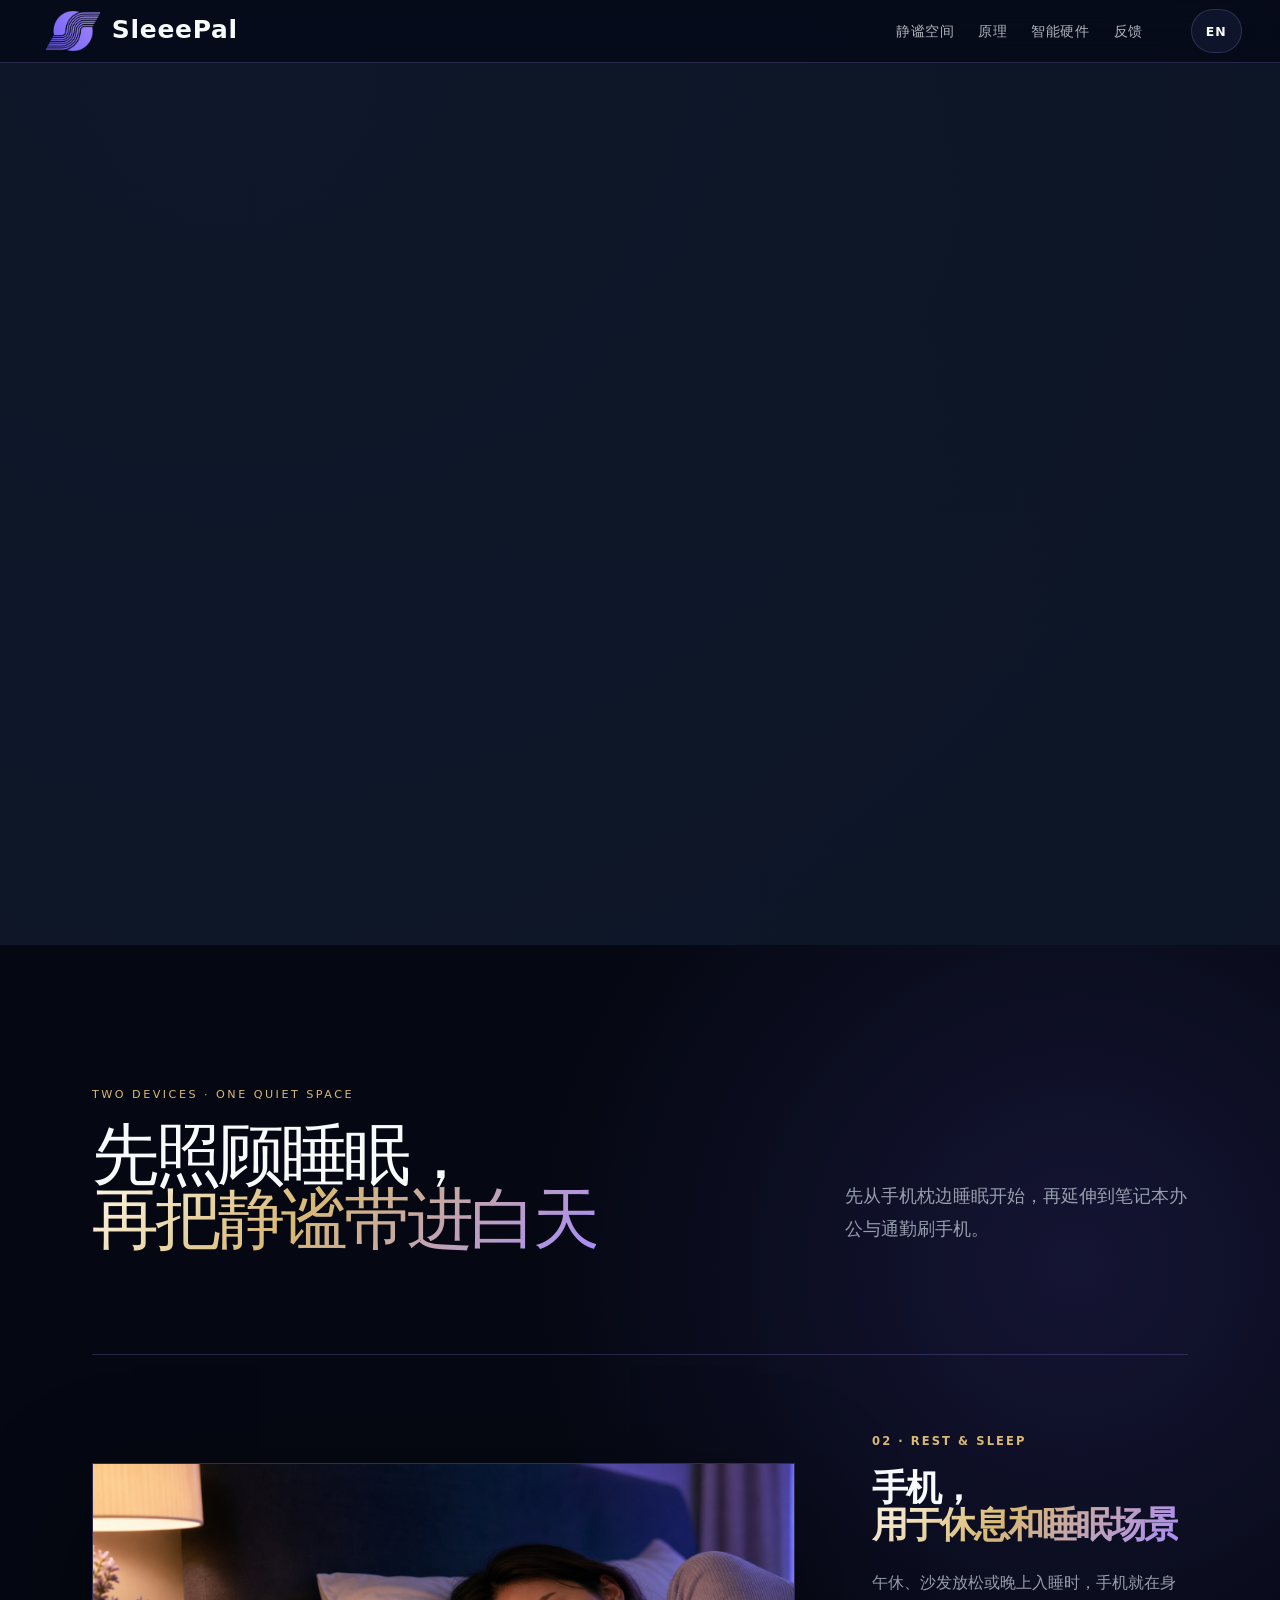
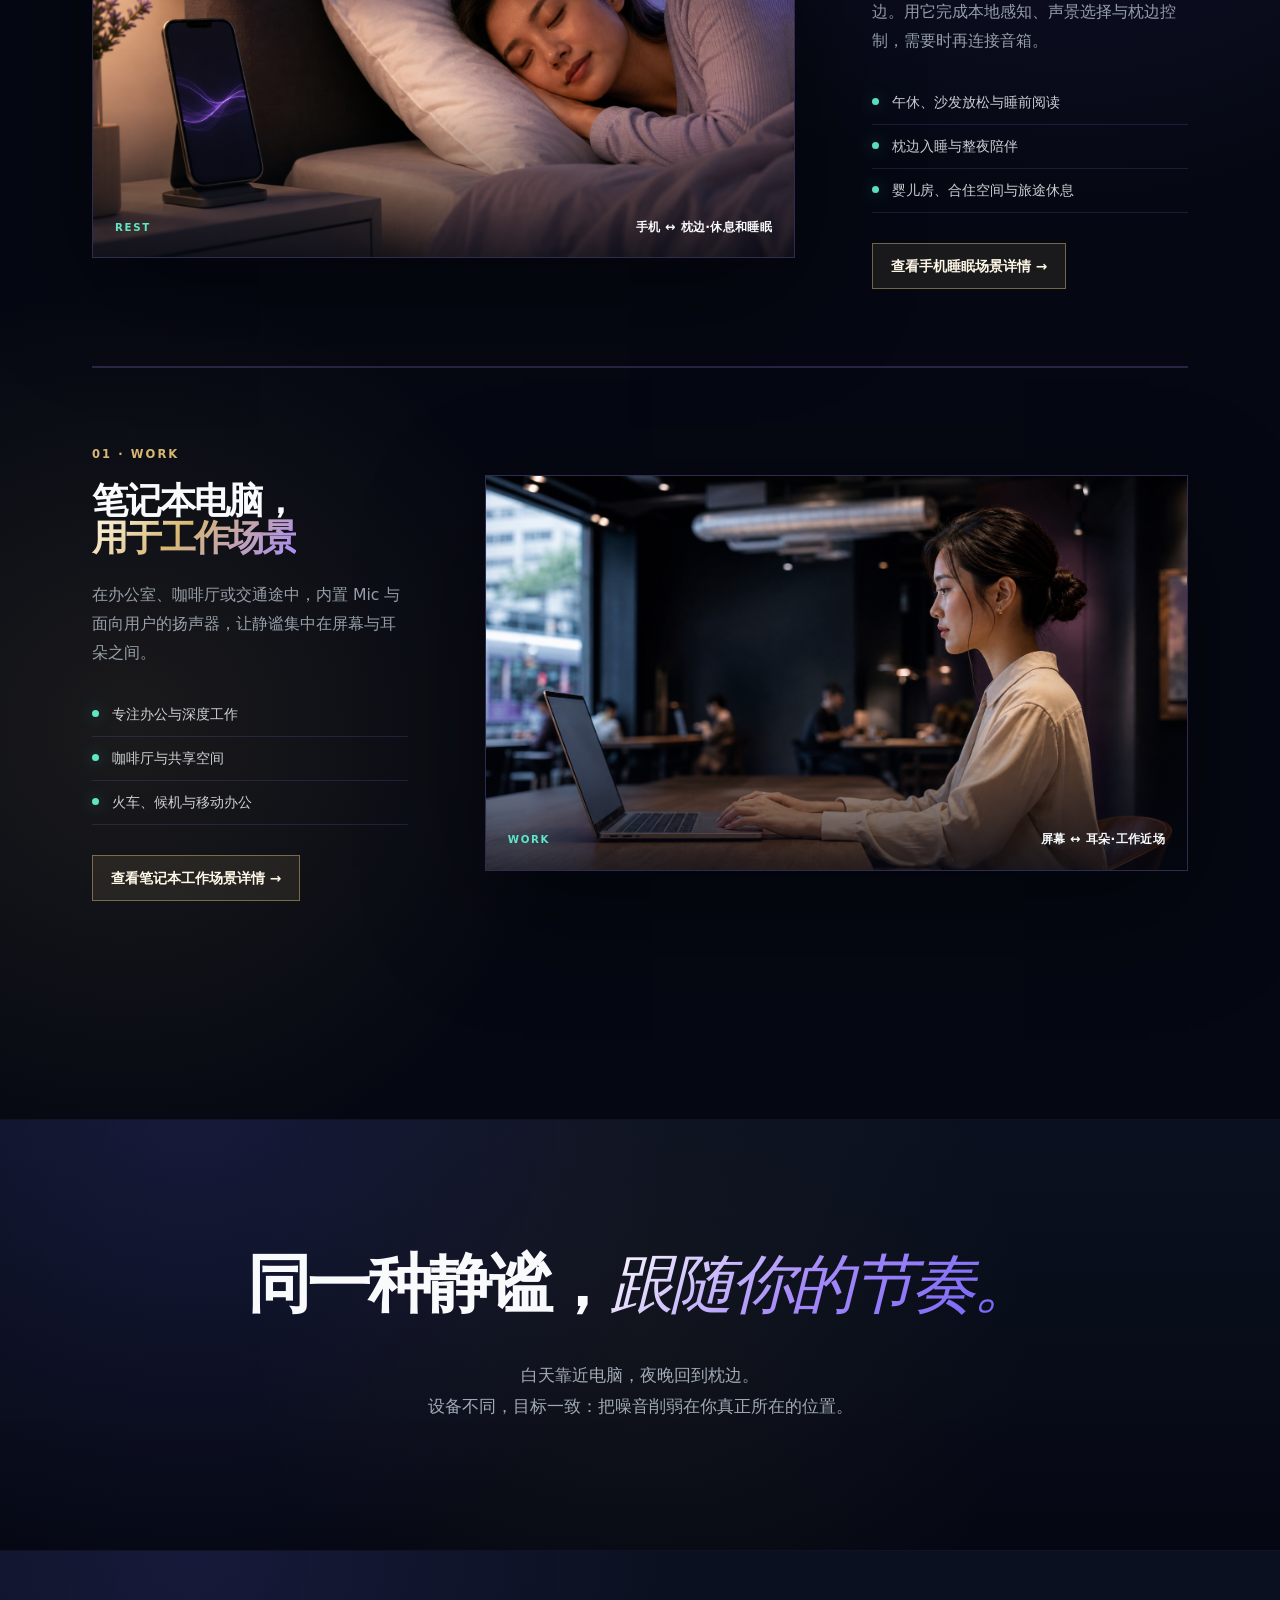
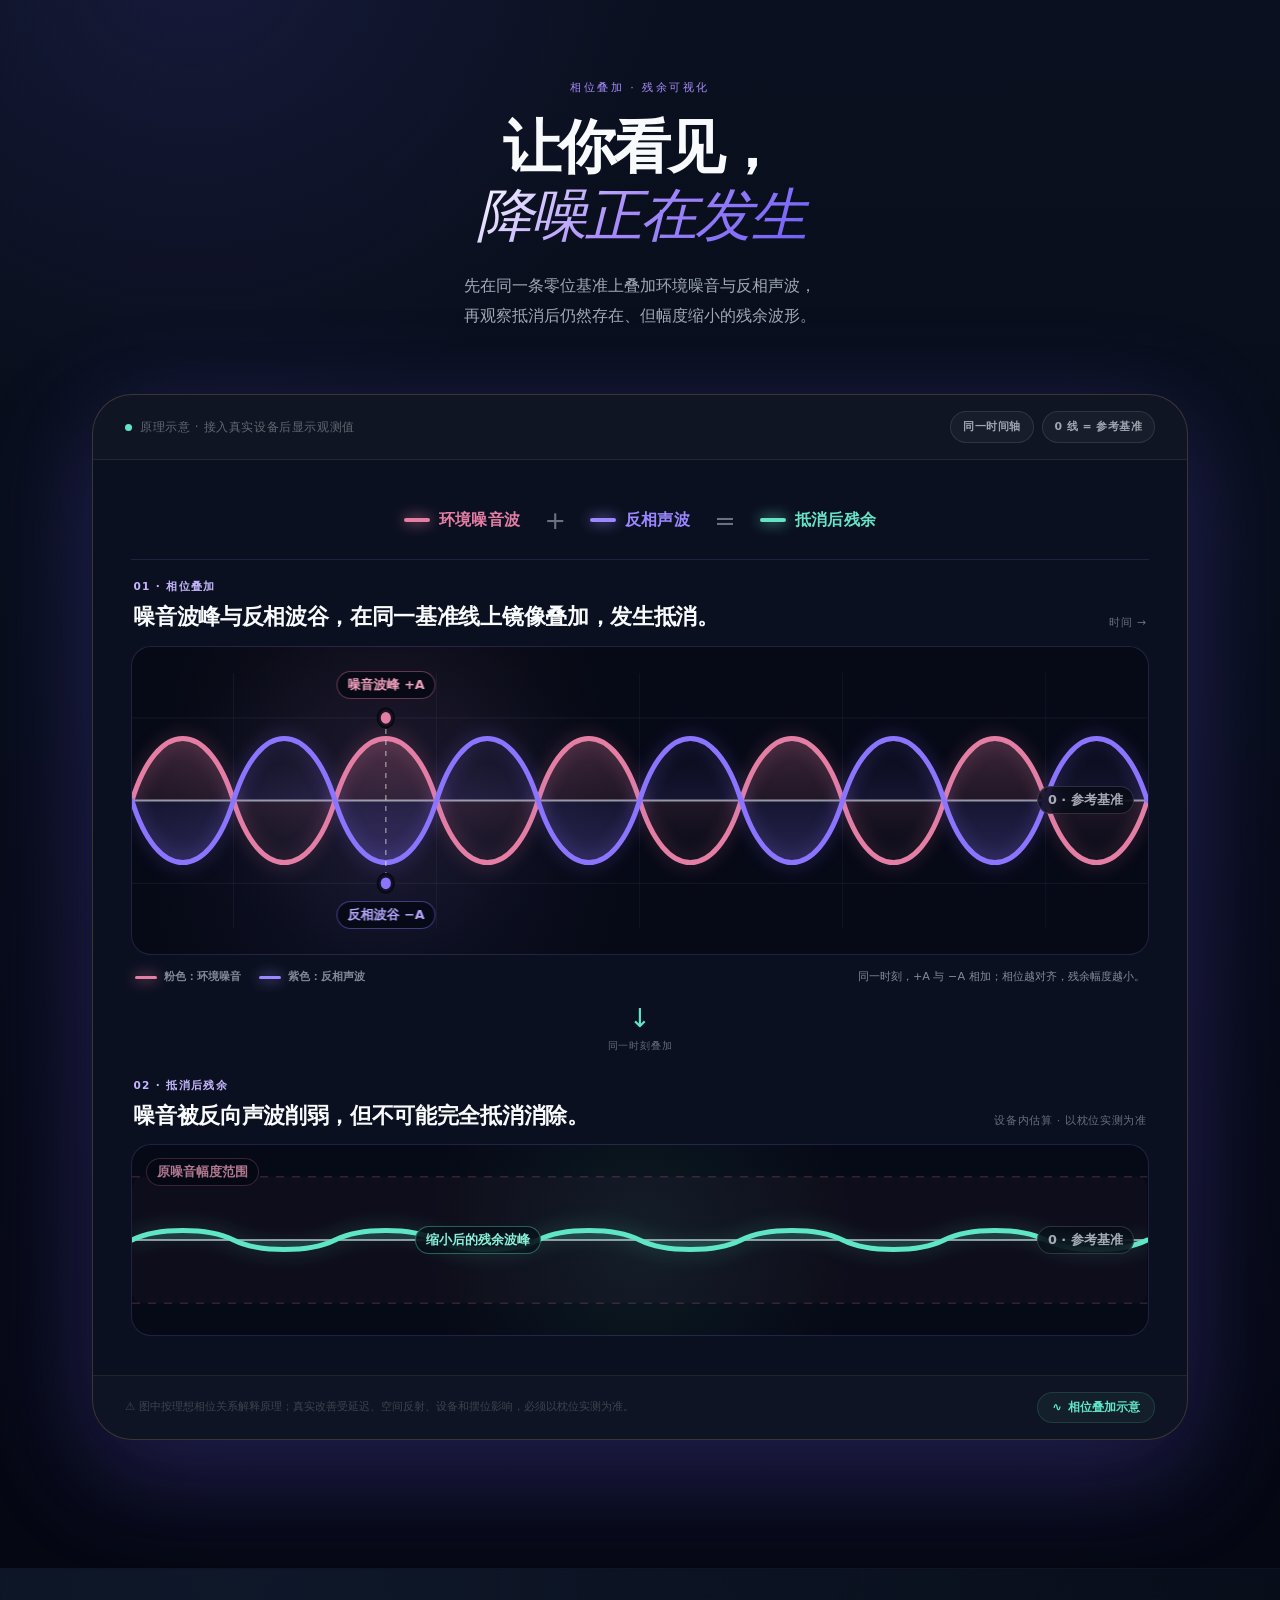
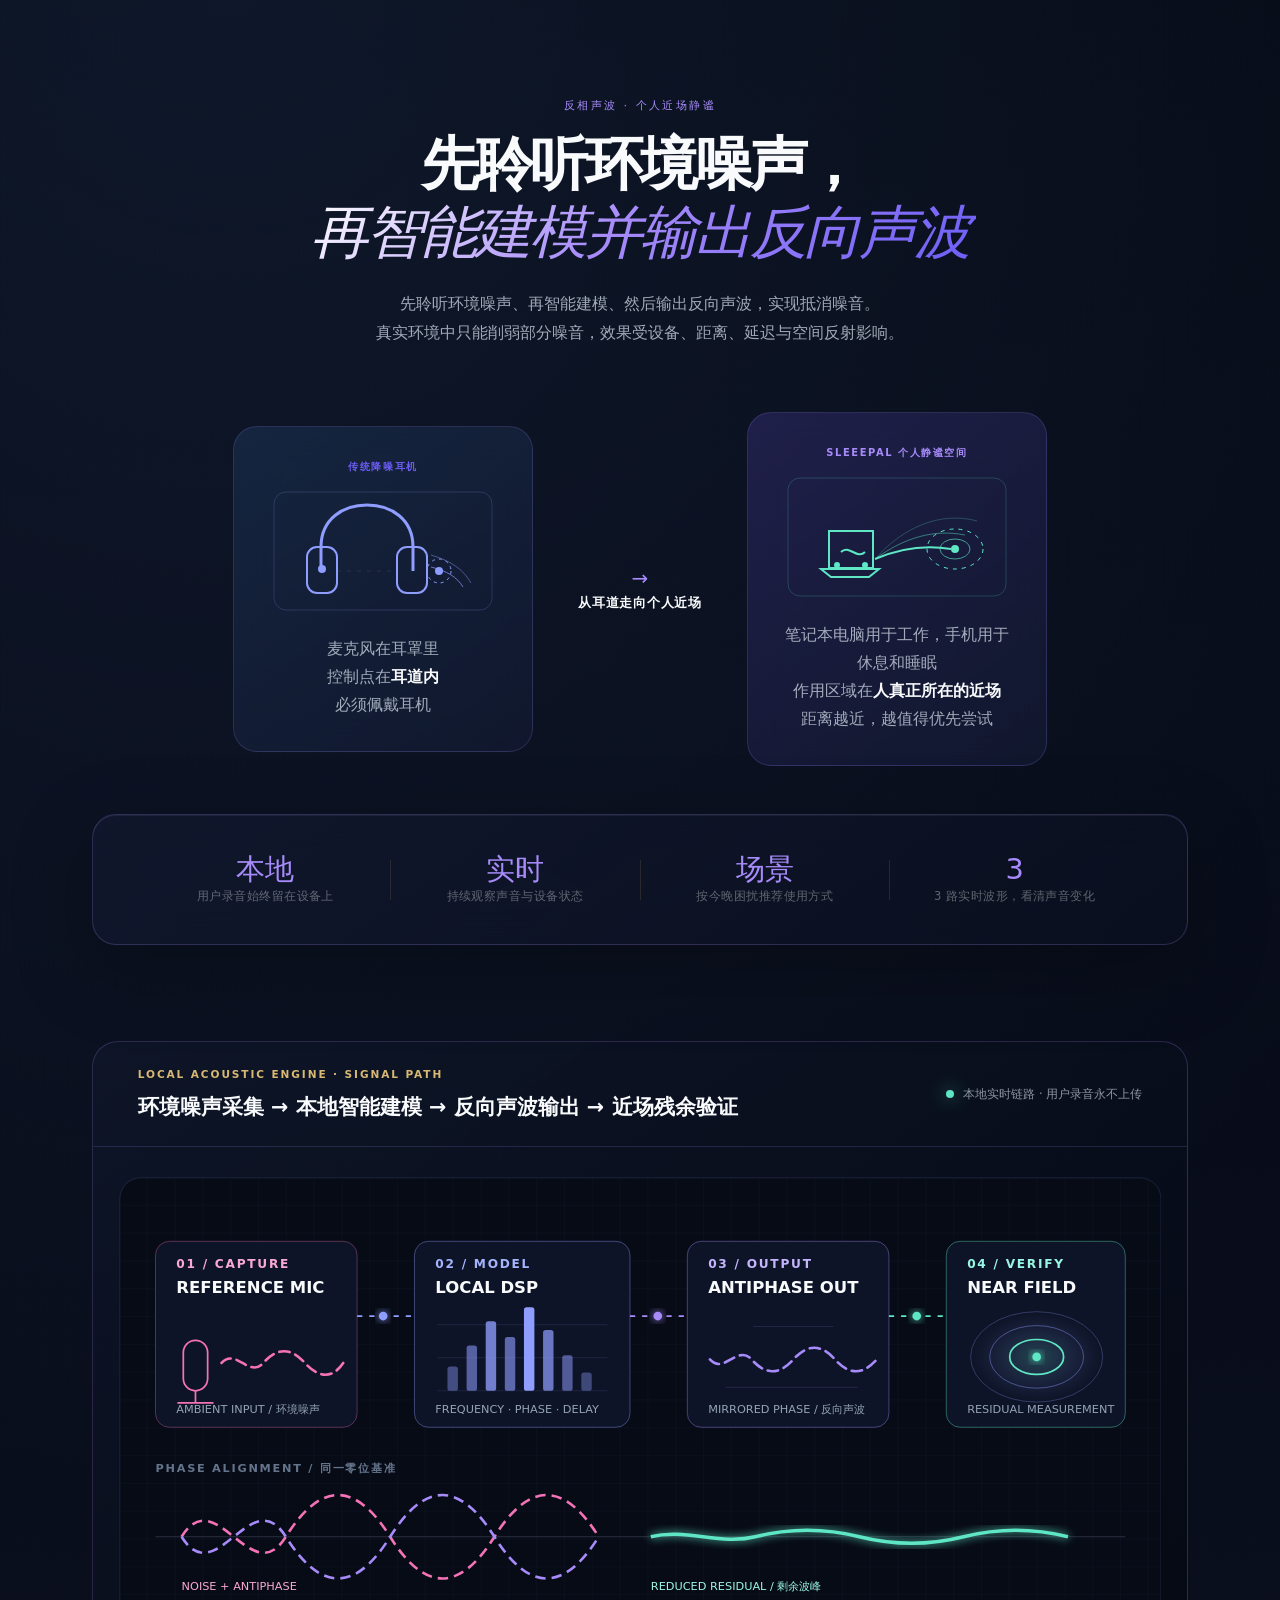
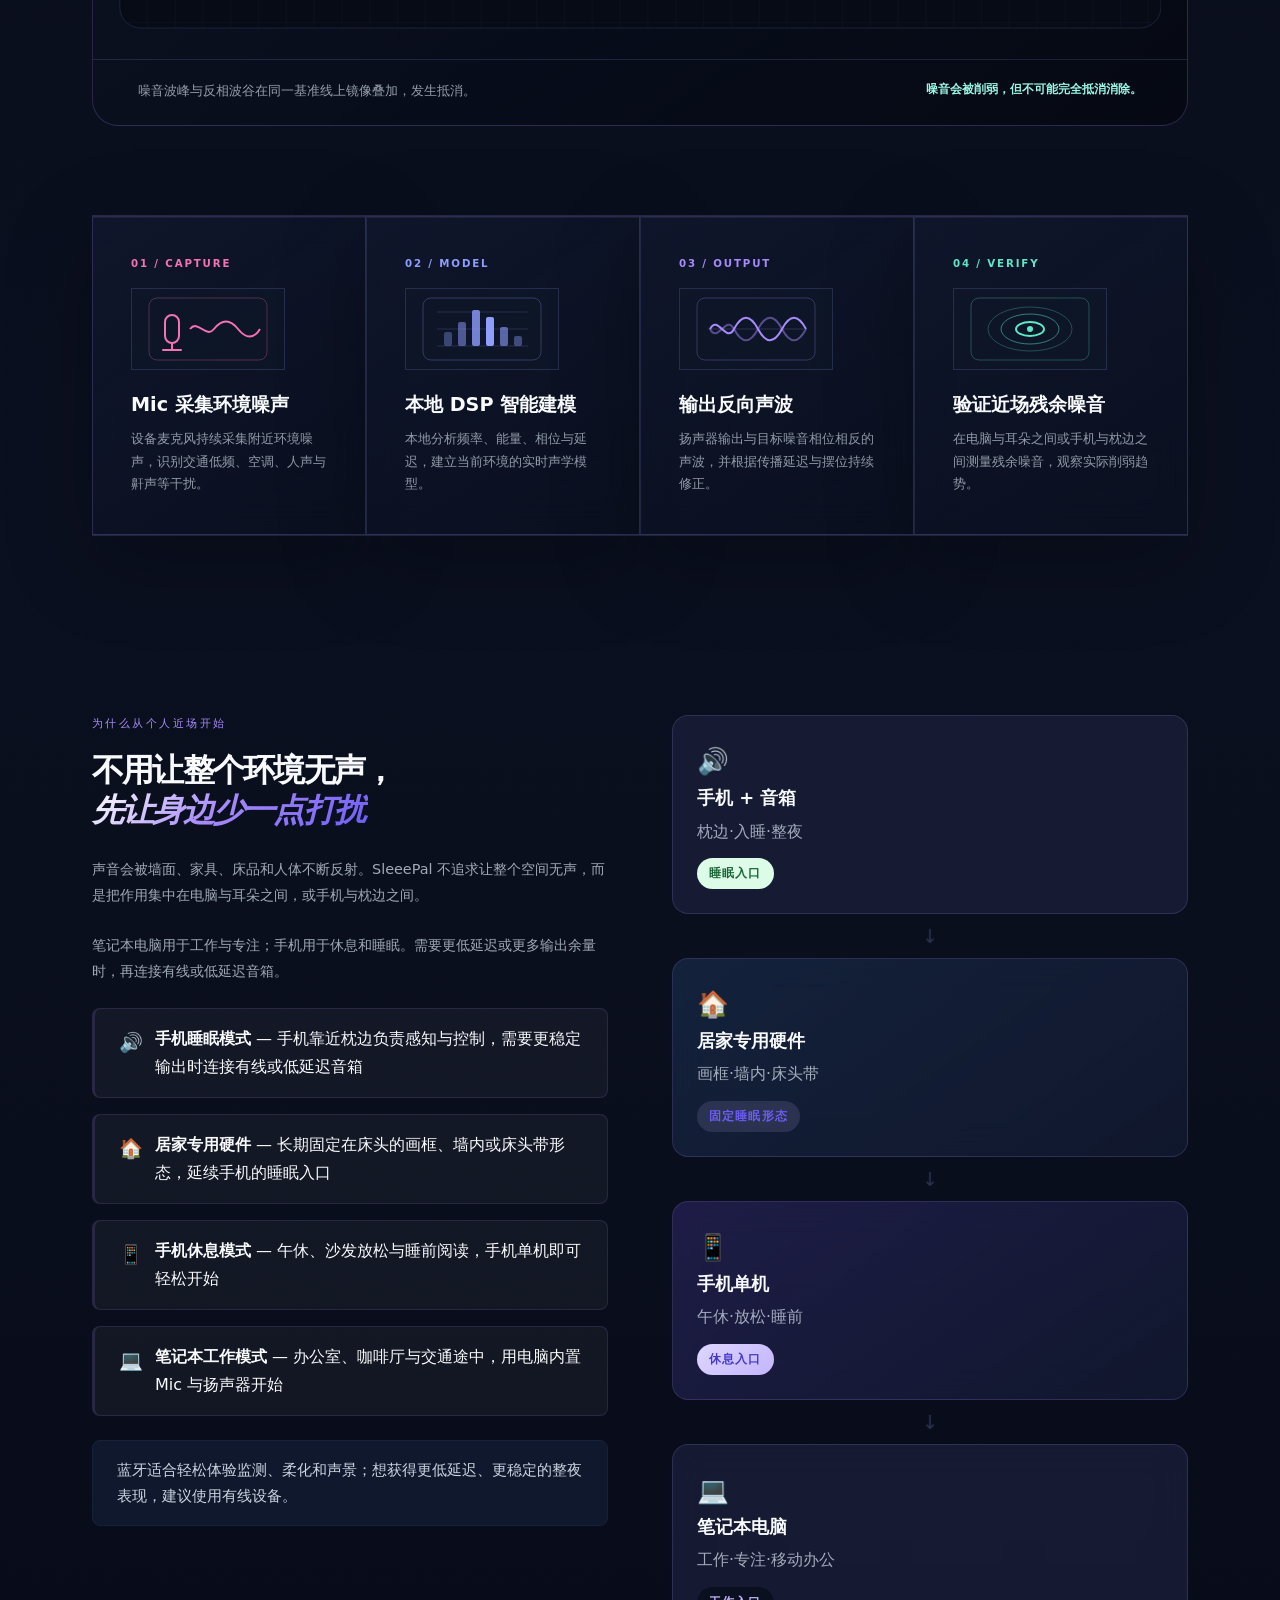
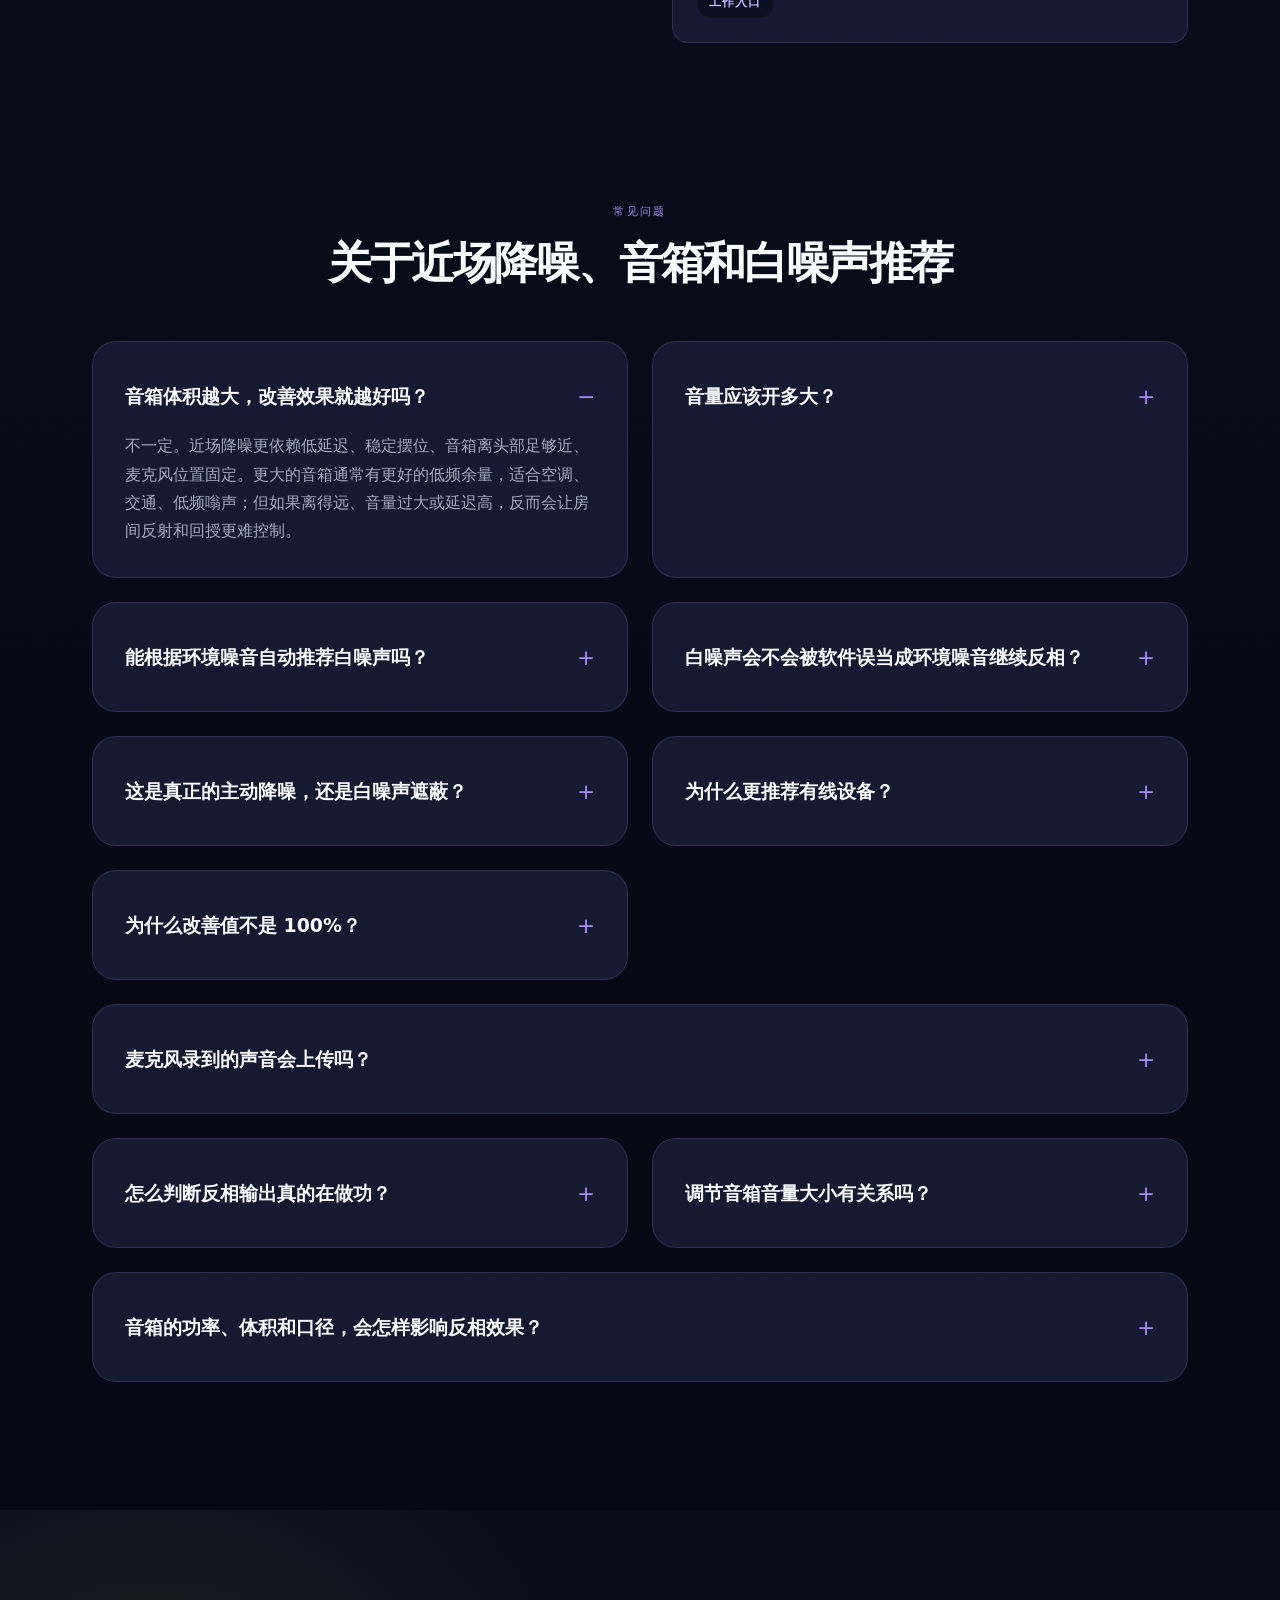
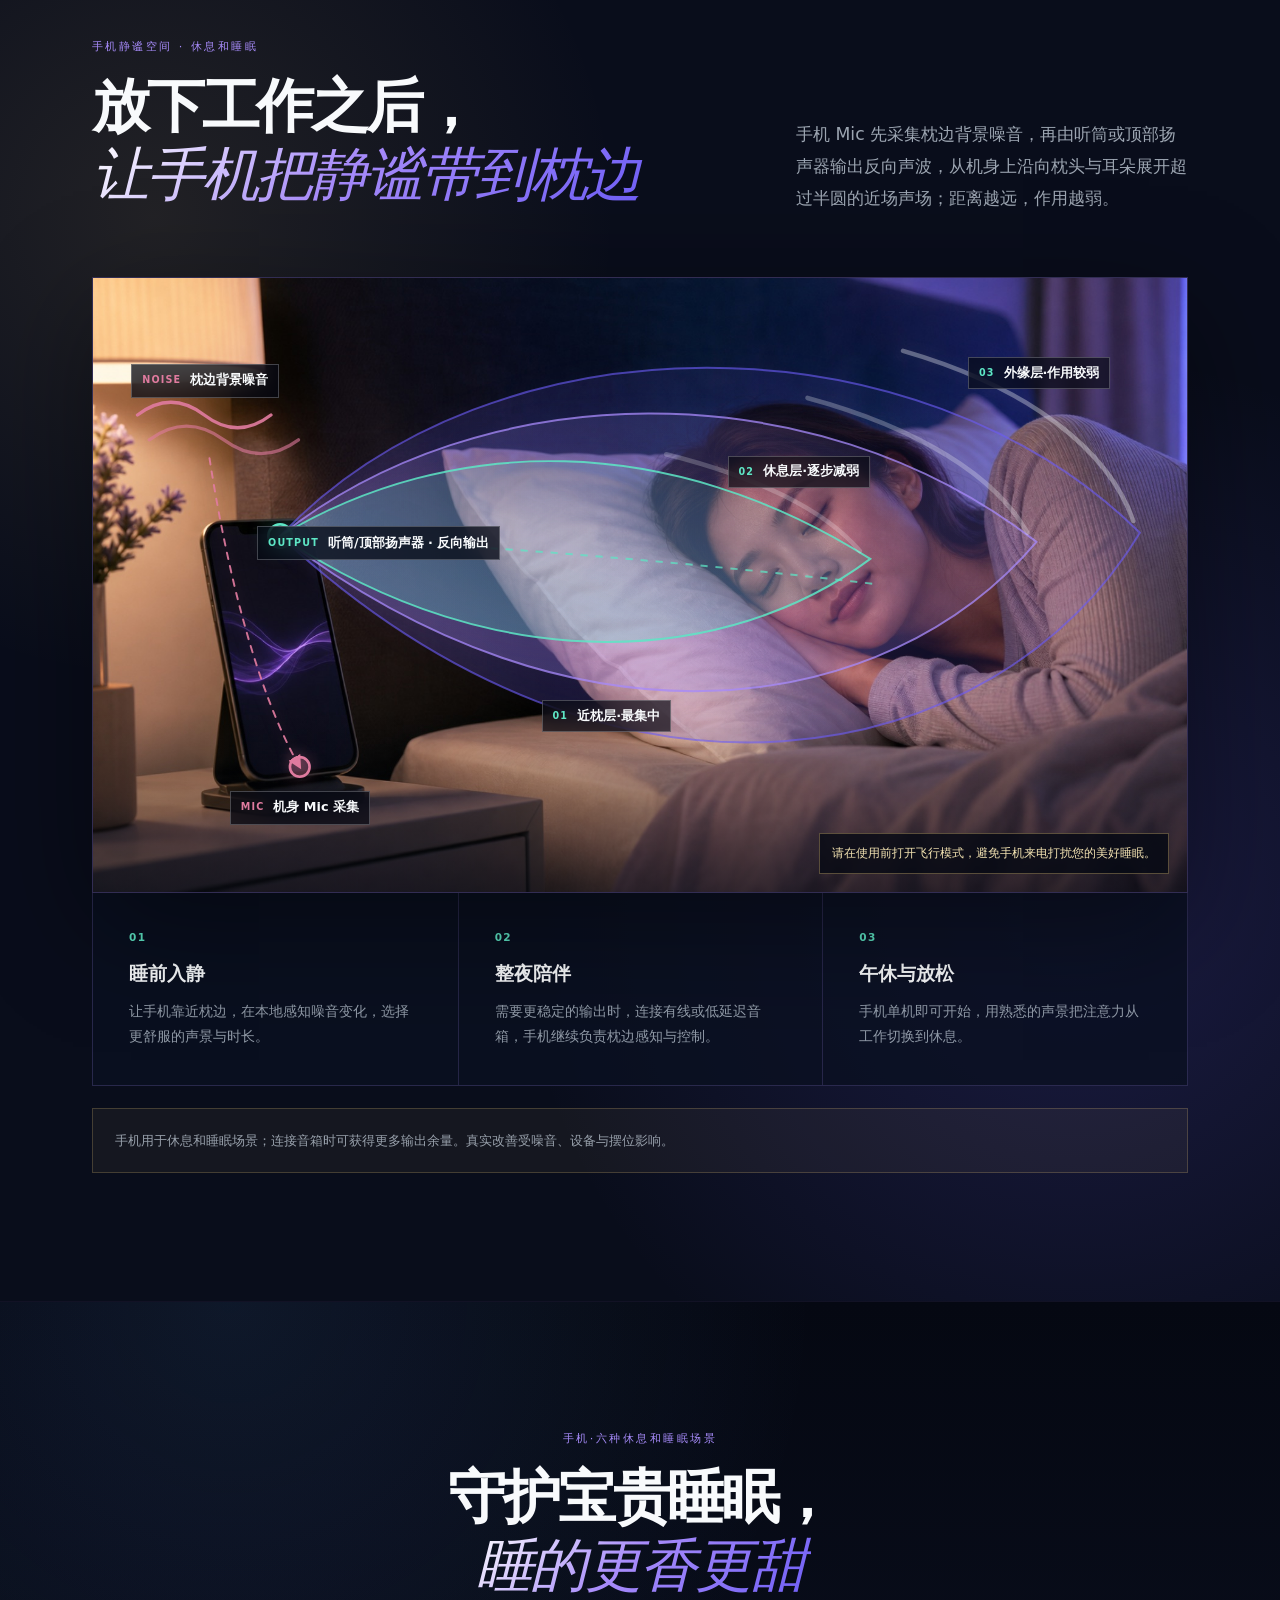
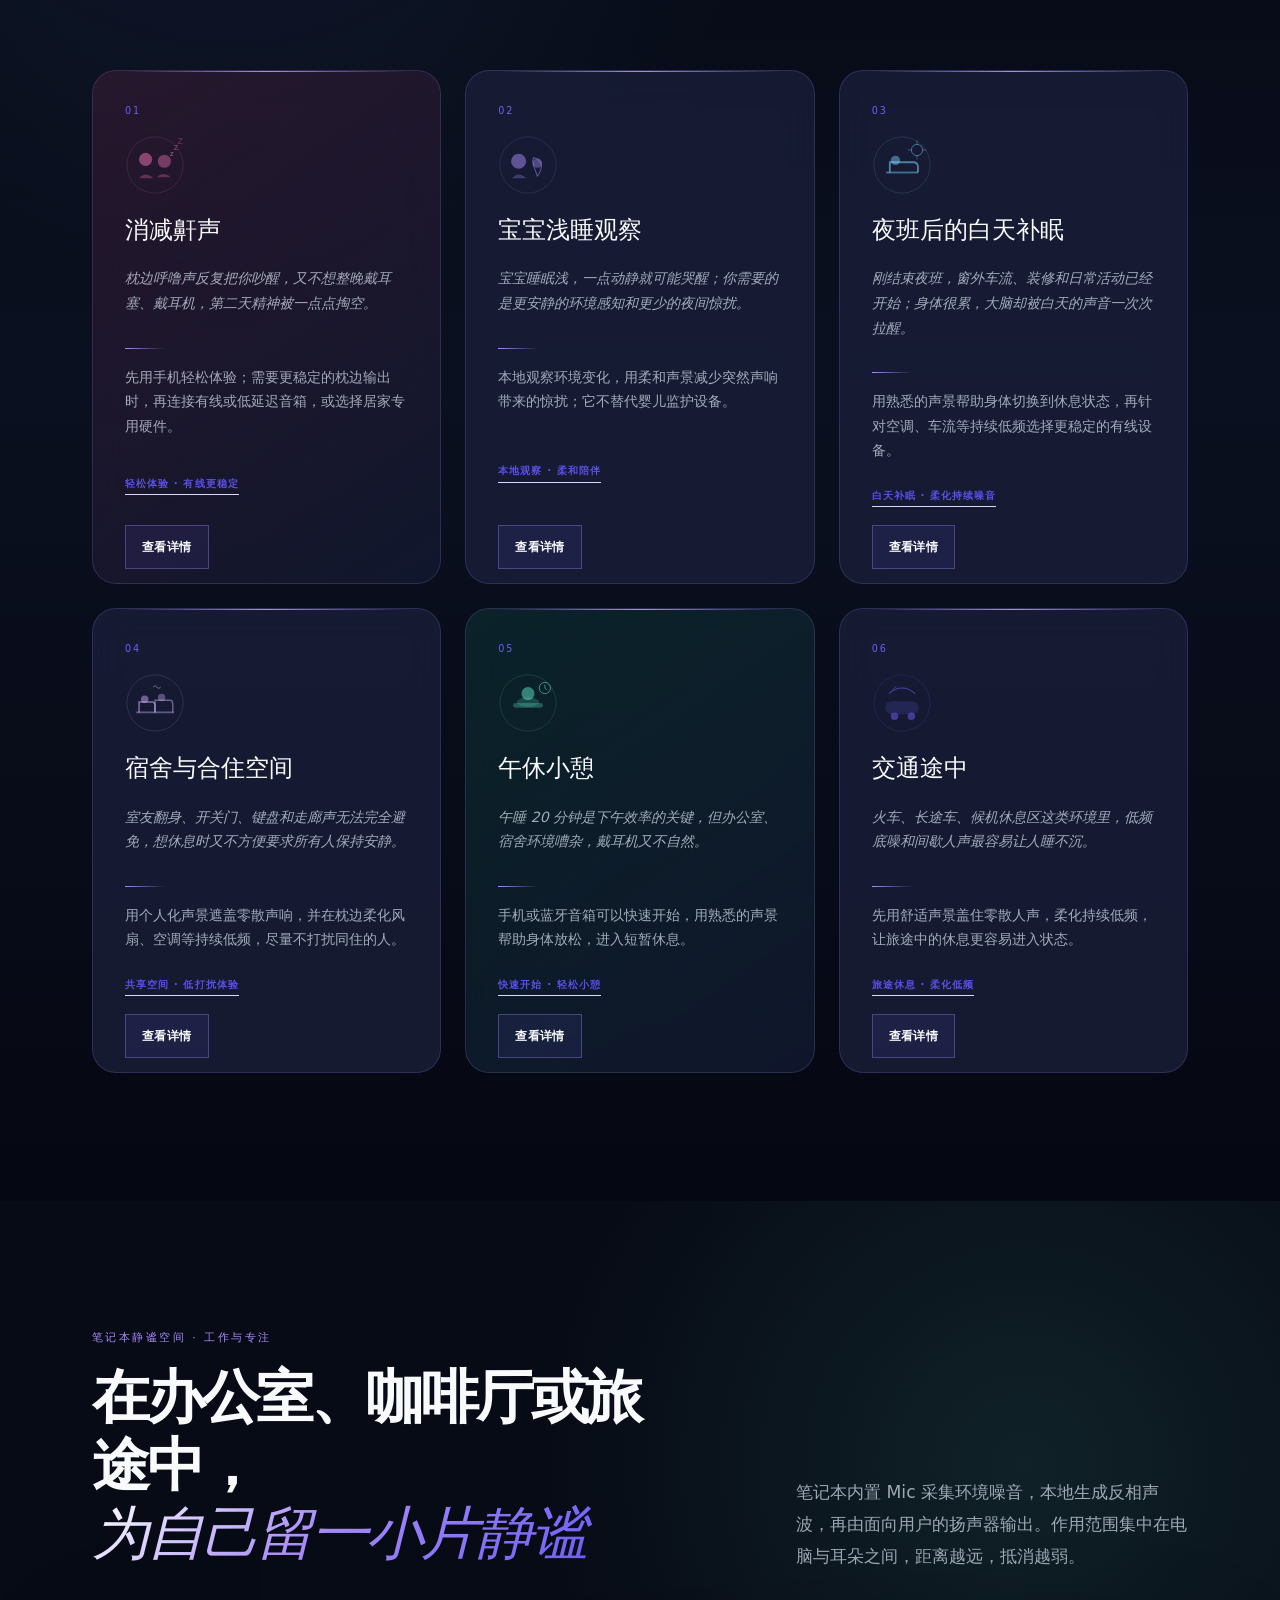
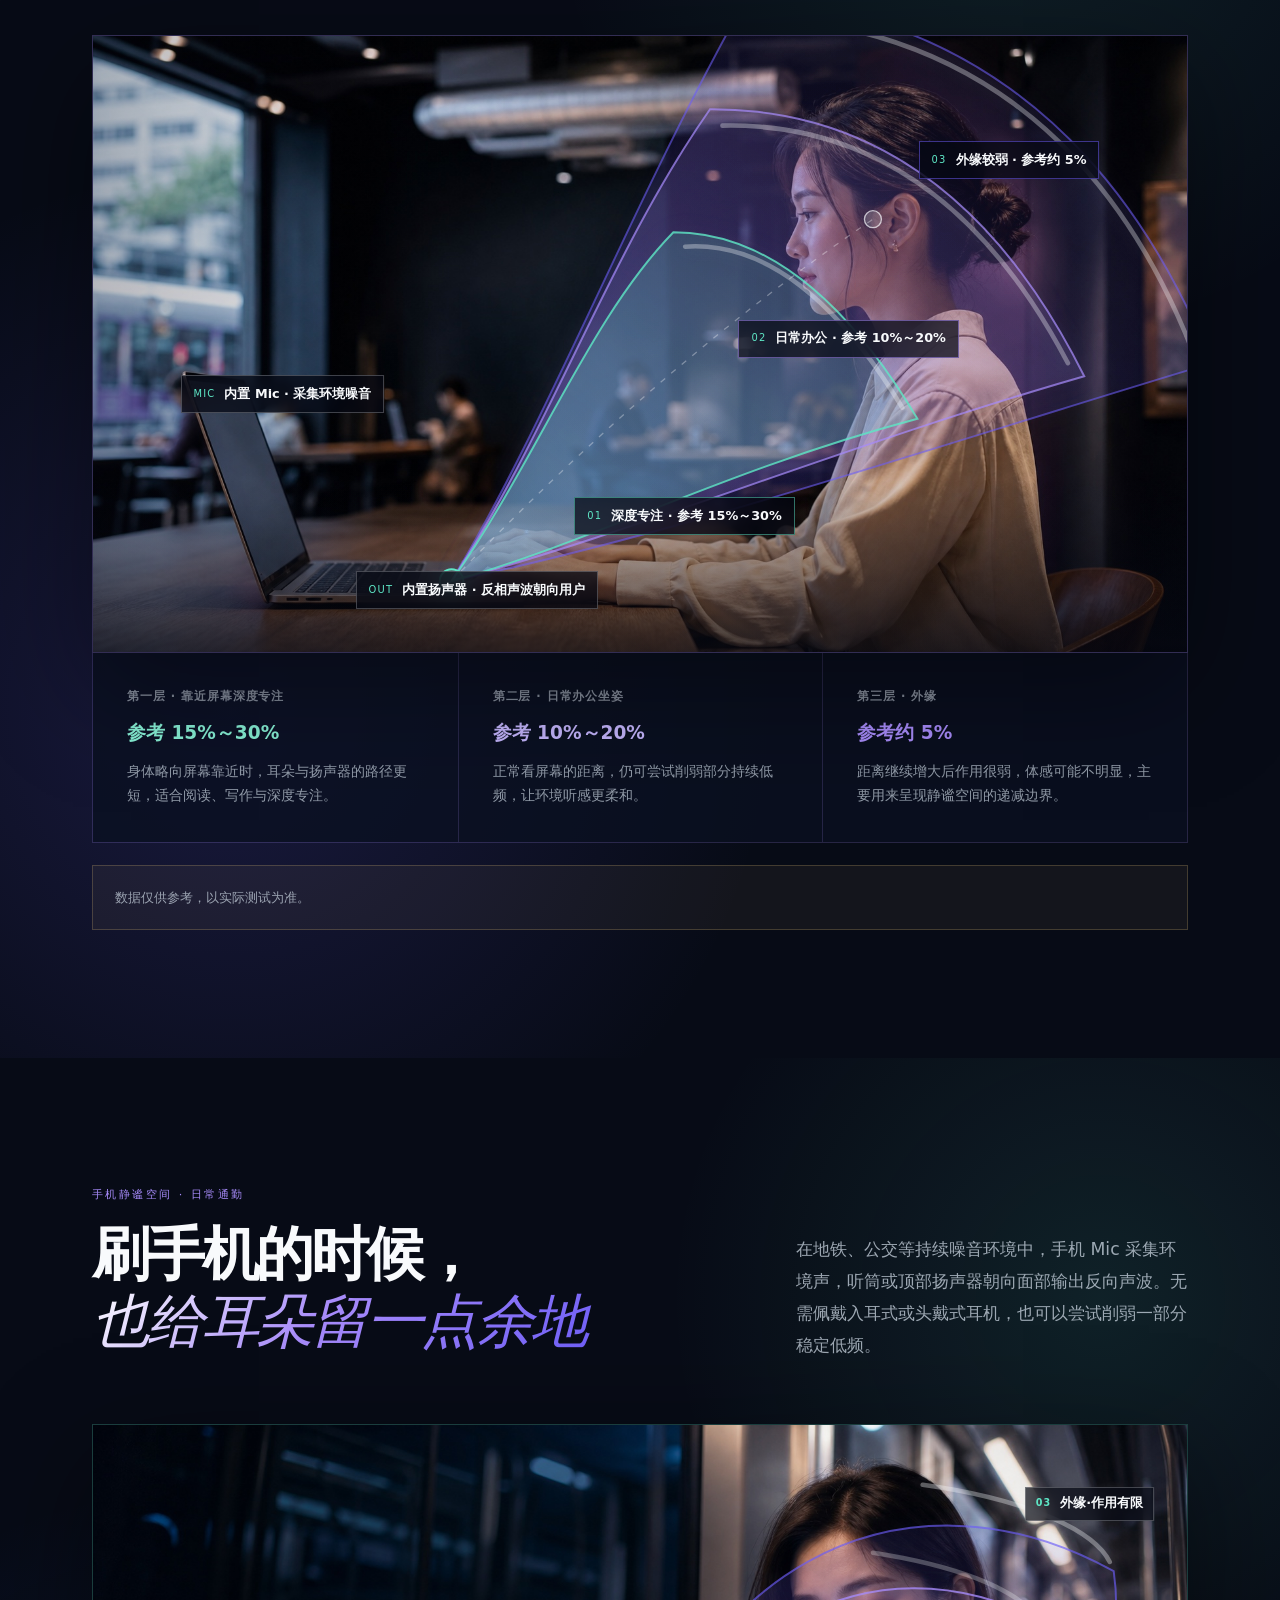
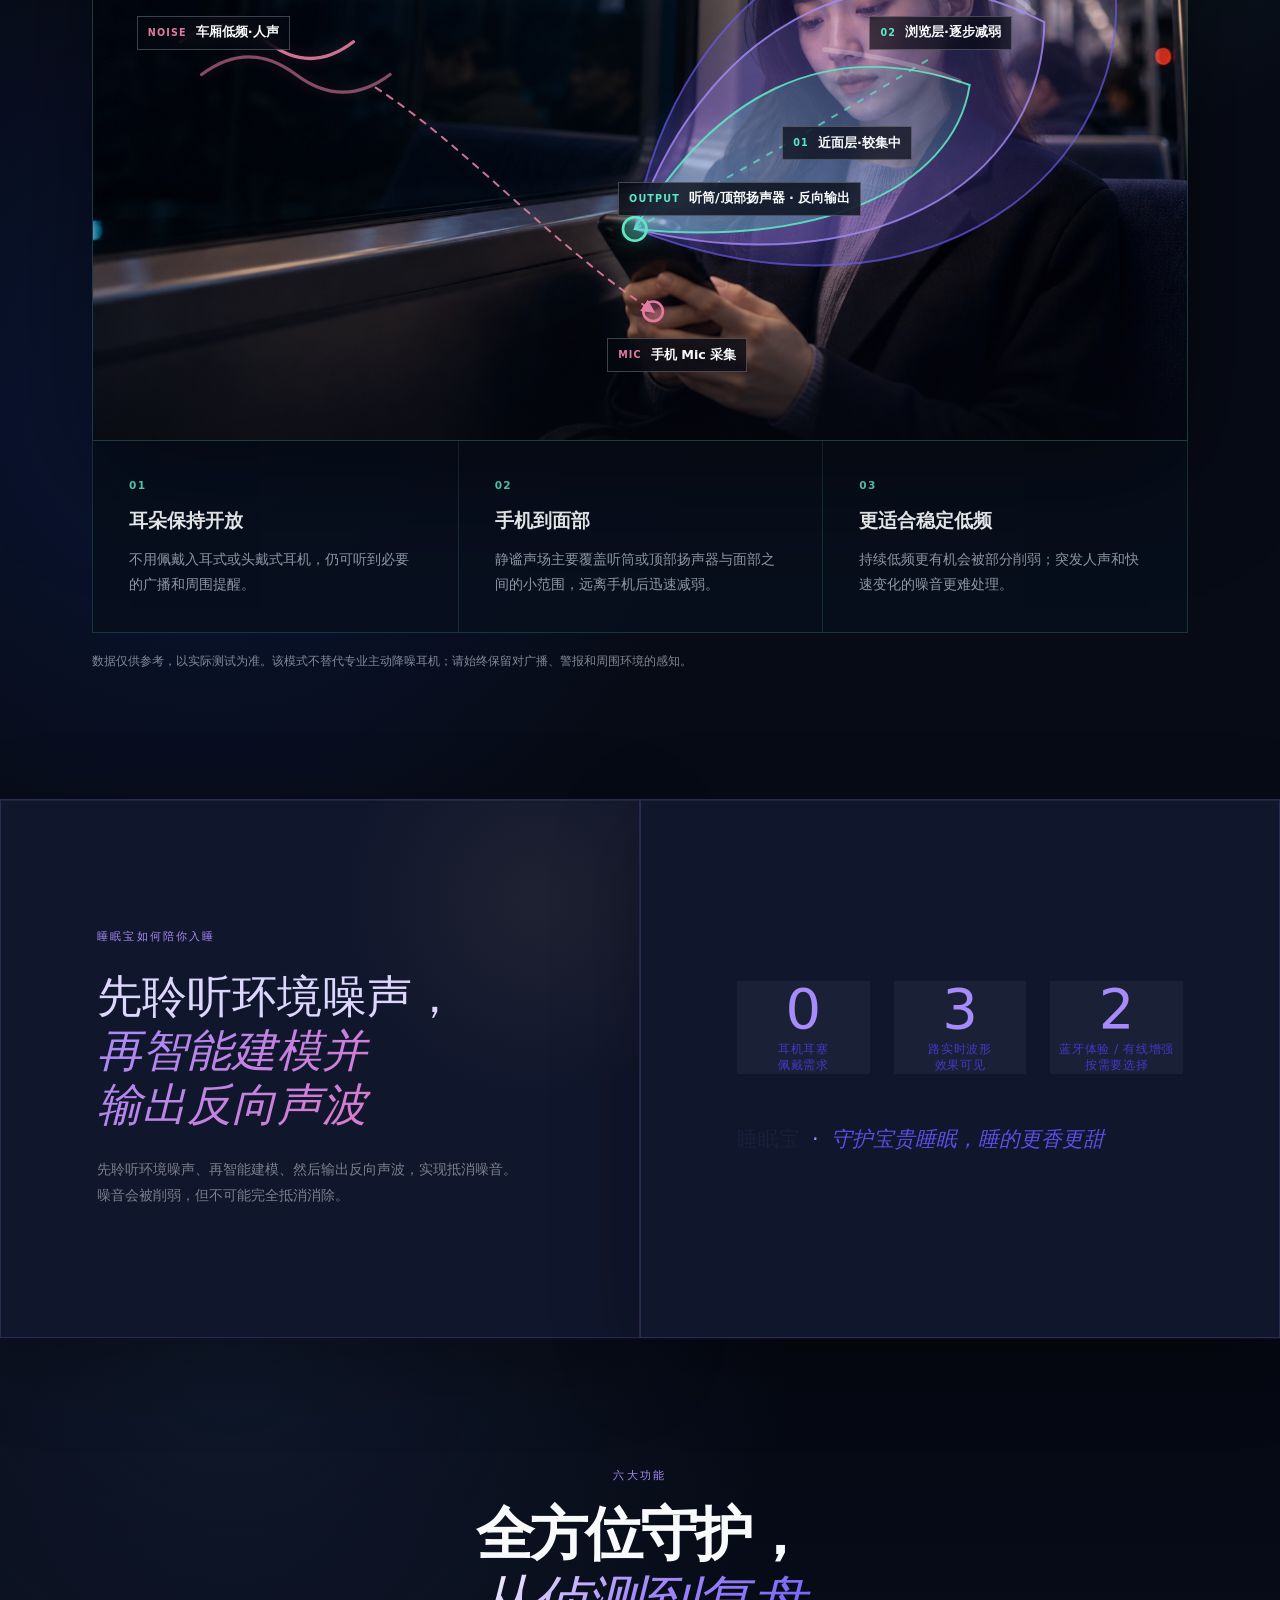
==== commit 901f1002: "feat: make recording privacy a permanent boundary" ====
--- a/index.html
+++ b/index.html
@@ -14,7 +14,7 @@
   <link rel="icon" type="image/png" sizes="16x16" href="./assets/favicon-16.png?v=20260426b" />
   <link rel="apple-touch-icon" href="./assets/app-icon-preview.png?v=20260426b" />
   <link rel="stylesheet" href="./styles.css?v=20260725-acoustic-lab5" />
-  <script src="./site.js?v=20260725-acoustic-lab5" defer></script>
+  <script src="./site.js?v=20260725-privacy1" defer></script>
 </head>
 <body>
 
@@ -215,11 +215,11 @@
     <div class="marquee-track">
       <span data-i18n="marquee.2">手机 · 休息和睡眠</span><span class="ms">·</span>
       <span data-i18n="marquee.1">笔记本电脑 · 工作静谧</span><span class="ms">·</span>
-      <span data-i18n="marquee.3">本地处理 · 声音默认不上传</span><span class="ms">·</span>
+      <span data-i18n="marquee.3">本地处理 · 用户录音永不上传</span><span class="ms">·</span>
       <span data-i18n="marquee.4">反相声波 · 创造近场静谧</span><span class="ms">·</span>
       <span data-i18n="marquee.2">手机 · 休息和睡眠</span><span class="ms">·</span>
       <span data-i18n="marquee.1">笔记本电脑 · 工作静谧</span><span class="ms">·</span>
-      <span data-i18n="marquee.3">本地处理 · 声音默认不上传</span><span class="ms">·</span>
+      <span data-i18n="marquee.3">本地处理 · 用户录音永不上传</span><span class="ms">·</span>
       <span data-i18n="marquee.4">反相声波 · 创造近场静谧</span><span class="ms">·</span>
     </div>
   </div>
@@ -474,7 +474,7 @@
         <div class="anc-spec-bar">
           <div class="asb-item">
             <span class="asb-num">本地</span>
-            <span class="asb-label" data-i18n="science.spec1">音频分析默认留在设备上</span>
+            <span class="asb-label" data-i18n="science.spec1">用户录音始终留在设备上</span>
           </div>
           <div class="asb-sep"></div>
           <div class="asb-item">
@@ -500,7 +500,7 @@
               <span>LOCAL ACOUSTIC ENGINE · SIGNAL PATH</span>
               <strong id="acoustic-system-title" data-i18n="science.system.path">环境噪声采集 → 本地智能建模 → 反向声波输出 → 近场残余验证</strong>
             </div>
-            <p><i aria-hidden="true"></i><span data-i18n="science.system.status">本地实时链路 · 声音默认不上传</span></p>
+            <p><i aria-hidden="true"></i><span data-i18n="science.system.status">本地实时链路 · 用户录音永不上传</span></p>
           </figcaption>
 
           <svg class="acoustic-system-canvas" viewBox="0 0 1200 520" role="img" aria-labelledby="acoustic-system-svg-title acoustic-system-svg-desc">
@@ -770,7 +770,7 @@
           </details>
           <details class="faq-card faq-card-wide">
             <summary><h4 data-i18n="faq.q8">麦克风录到的声音会上传吗？</h4></summary>
-            <p data-i18n="faq.a8">当前产品思路是优先本地处理：实时分析、反相、声景排除和夜间事件记录都应尽量在本机完成。若未来加入云端报告或同步，也应该明确开关、用途和保存范围，让用户知道哪些数据离开了设备。</p>
+            <p data-i18n="faq.a8">不会。麦克风原始音频、整夜录音、事件片段和导入录音只在你的设备上处理或保存，不会进入反馈、账号、云同步、家庭共享、分析服务或 AI 模型。未来新增云端功能也不能改变这条录音零上传承诺。</p>
           </details>
           <details class="faq-card">
             <summary><h4 data-i18n="faq.q9">怎么判断反相输出真的在做功？</h4></summary>
@@ -1391,7 +1391,7 @@
           <ul>
             <li data-i18n="pro.noise.item1">24 小时或定时守望模式</li>
             <li data-i18n="pro.noise.item2">突发冲击、持续低频、人声/音乐等事件标签</li>
-            <li data-i18n="pro.noise.item3">带前后文的事件音频片段</li>
+            <li data-i18n="pro.noise.item3">只保存在本机的事件音频片段</li>
             <li data-i18n="pro.noise.item4">导出清单、时间戳、设备信息和文件哈希</li>
           </ul>
         </article>
@@ -1399,12 +1399,12 @@
         <article class="pro-card">
           <span class="pro-card-badge" data-i18n="pro.local.badge">本地优先</span>
           <h3 data-i18n="pro.local.title">本地处理，隐私更安心</h3>
-          <p data-i18n="pro.local.body">声音、报告和导出内容默认留在本机；付费权益通过 Apple ID 恢复，无需额外注册 SleeePal 账号。</p>
+          <p data-i18n="pro.local.body">用户录音始终留在本机；付费权益通过 Apple ID 恢复，无需额外注册 SleeePal 账号。</p>
           <ul>
             <li data-i18n="pro.local.item1">实时声音分析优先在本机完成</li>
-            <li data-i18n="pro.local.item2">敏感音频默认不上云</li>
+            <li data-i18n="pro.local.item2">任何用户录音均不进入云端</li>
             <li data-i18n="pro.local.item3">更换设备后可通过 Apple ID 恢复权益</li>
-            <li data-i18n="pro.local.item4">上传或同步前会明确提示</li>
+            <li data-i18n="pro.local.item4">反馈、账号与家庭共享均不接收录音</li>
           </ul>
         </article>
       </div>
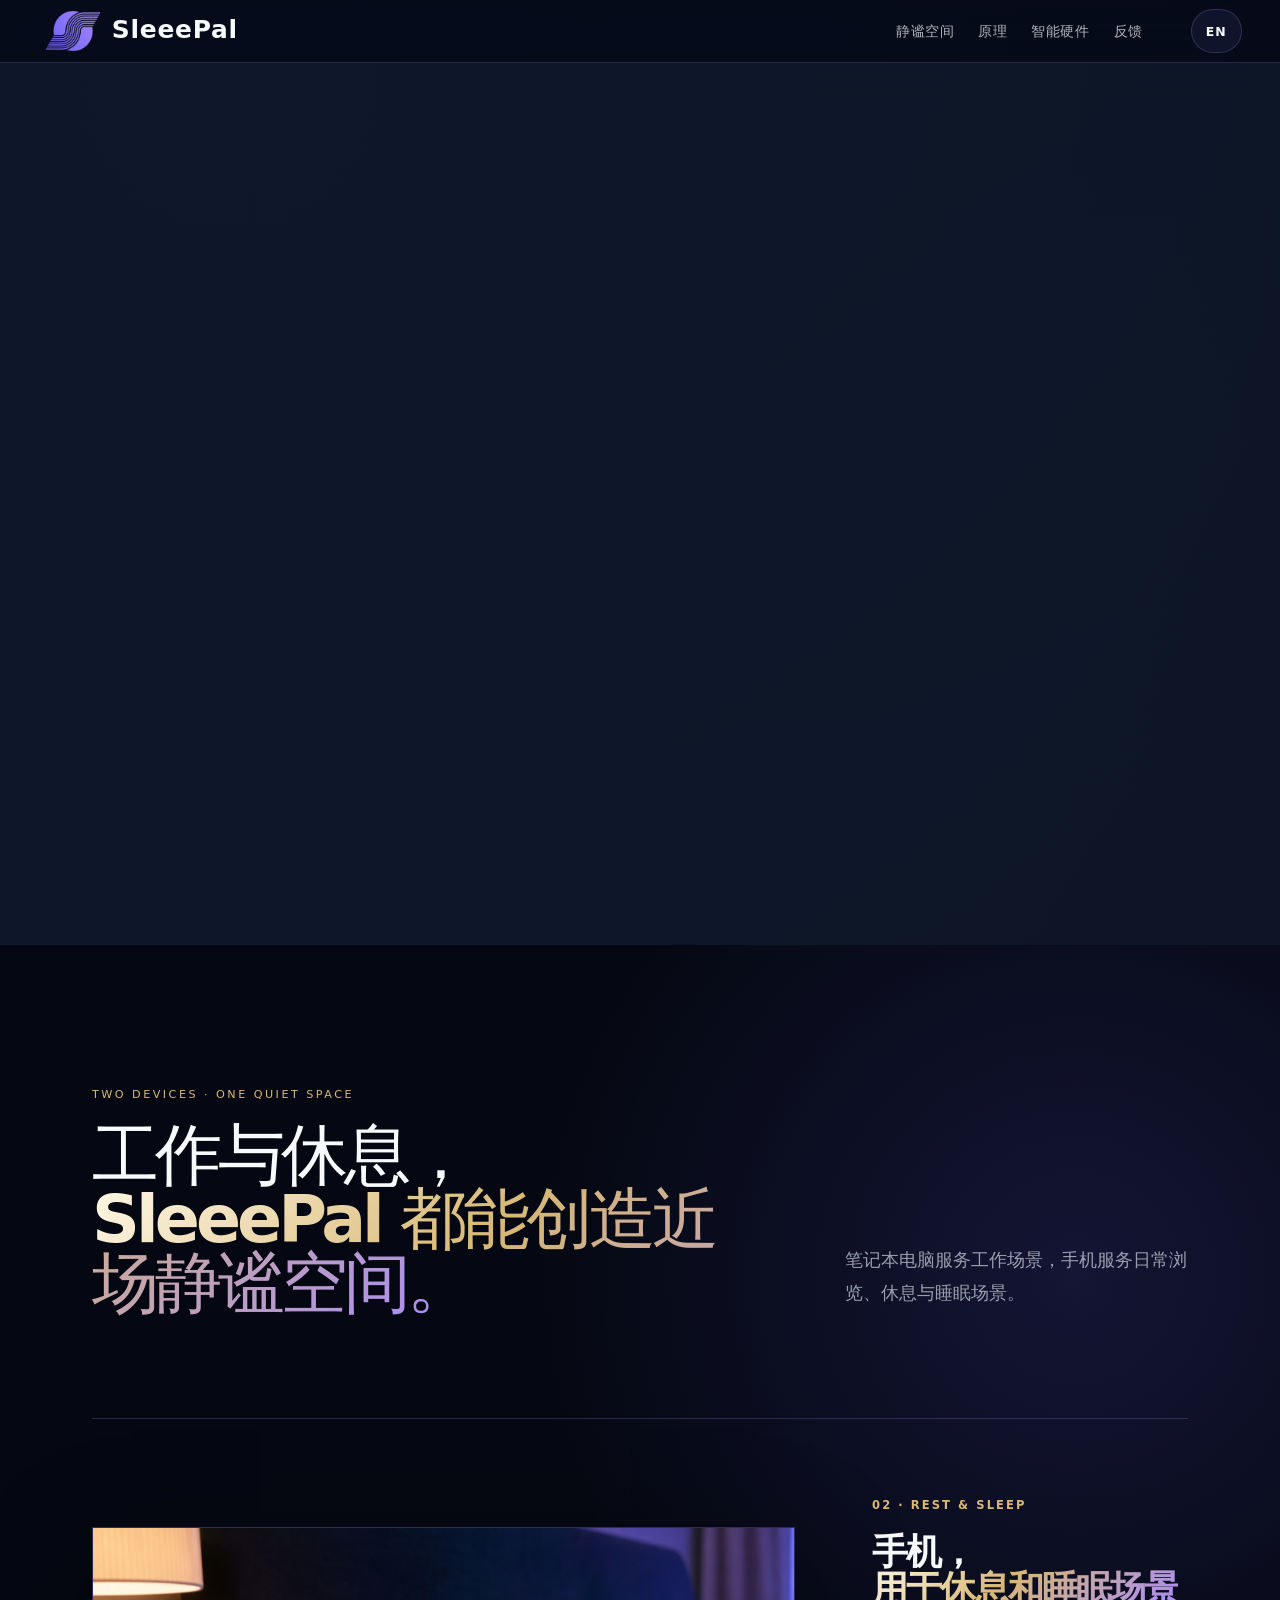
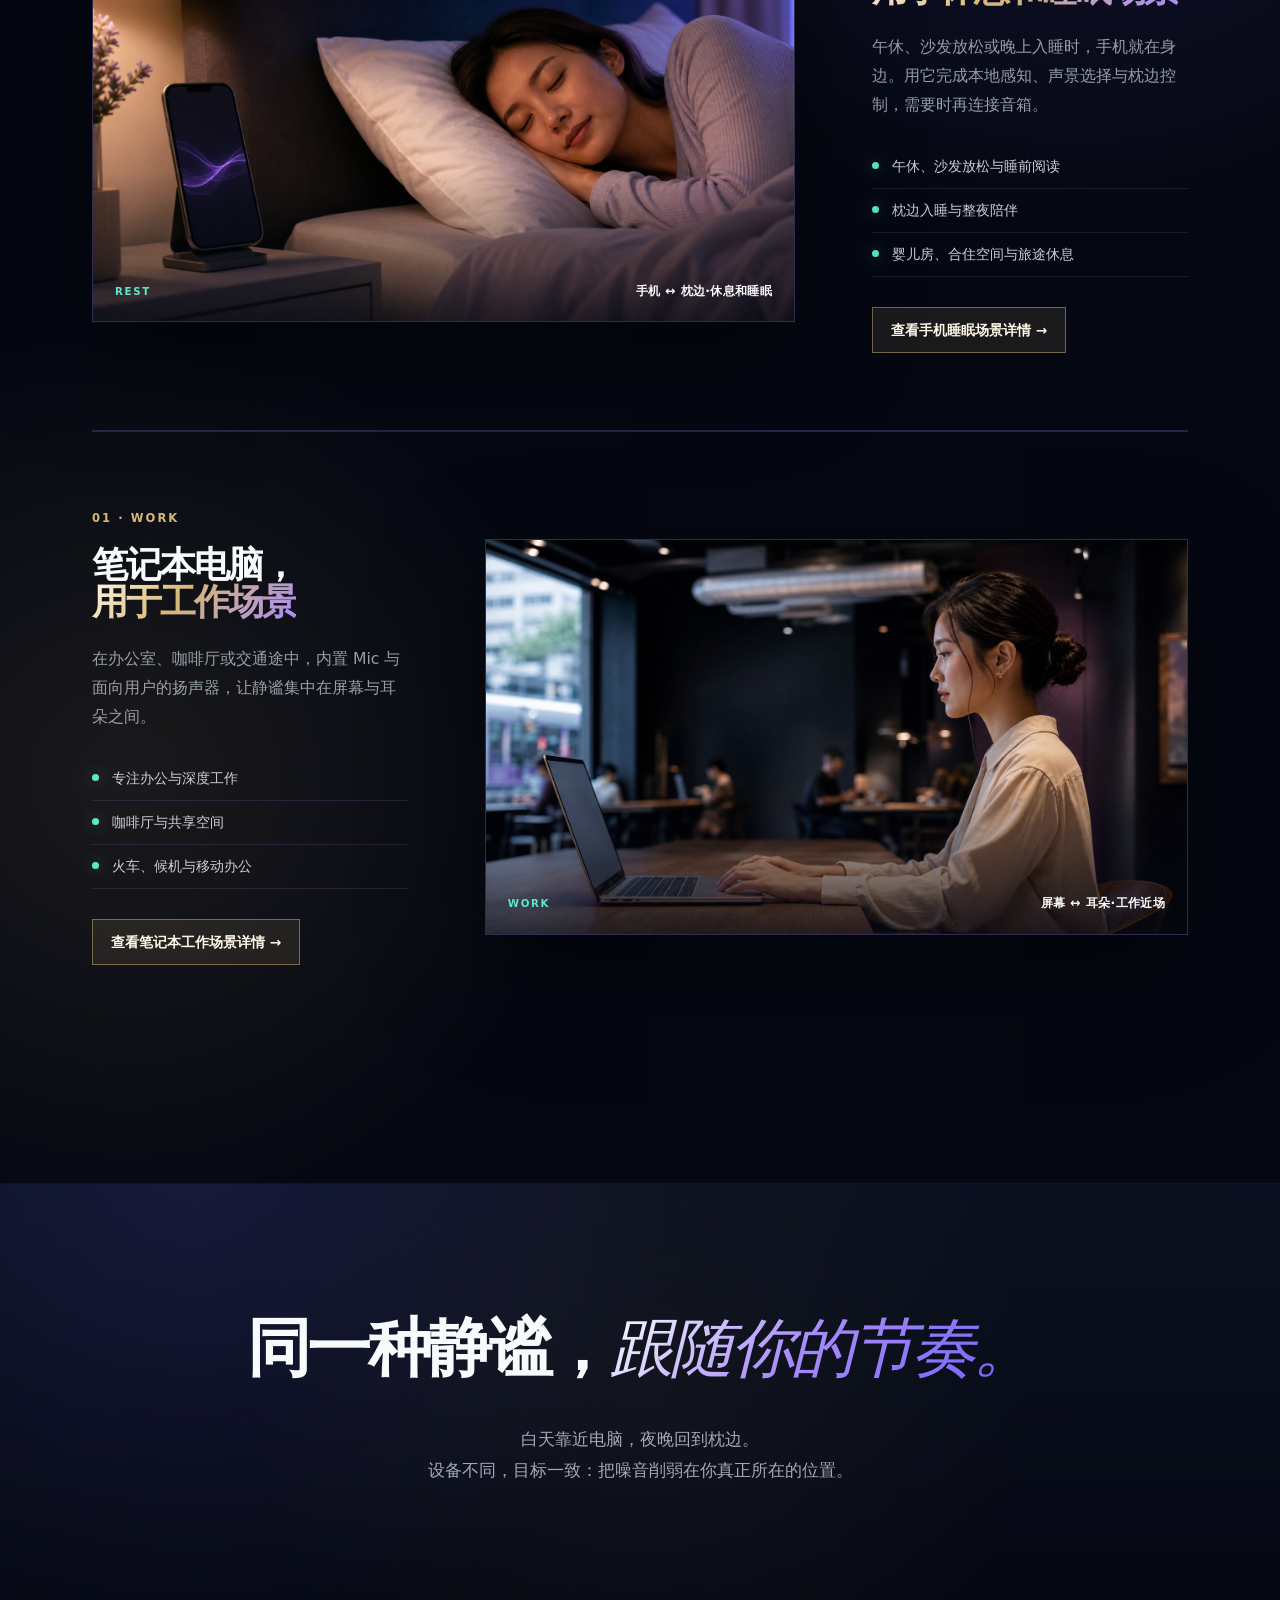
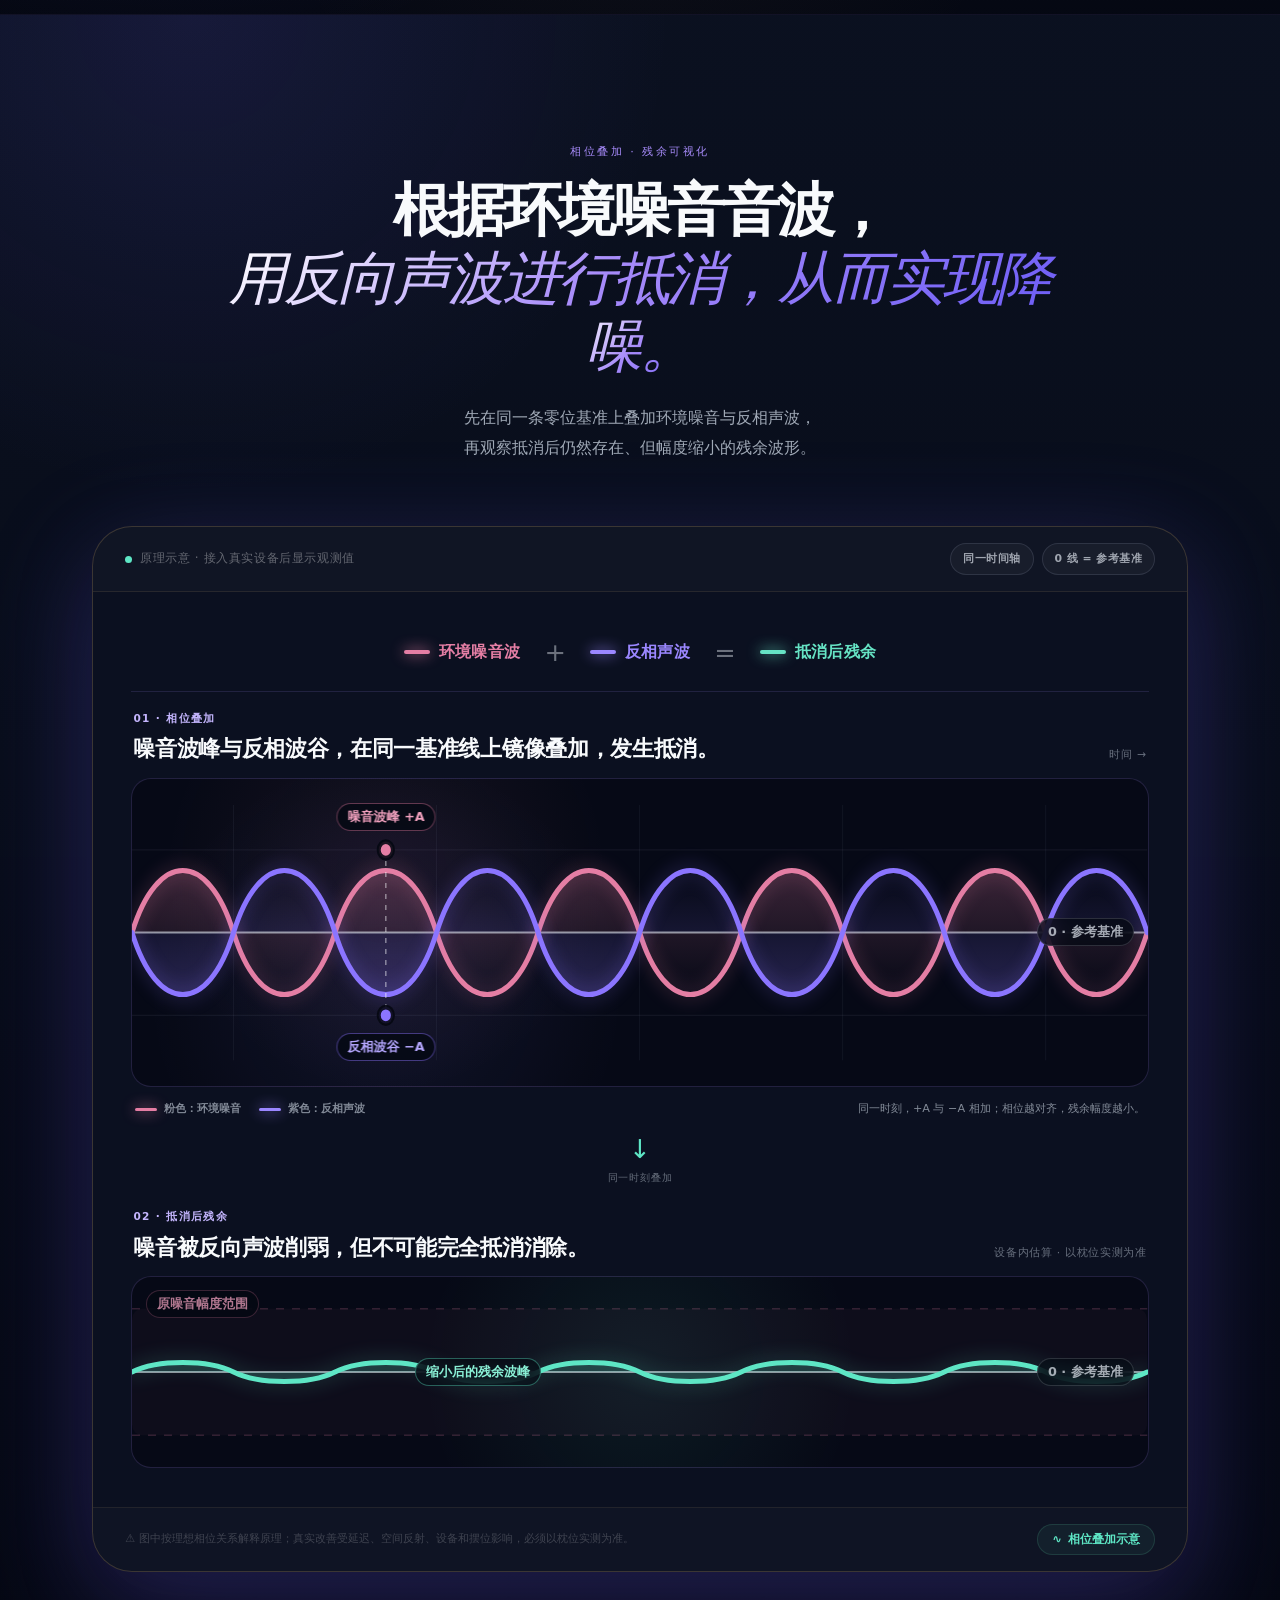
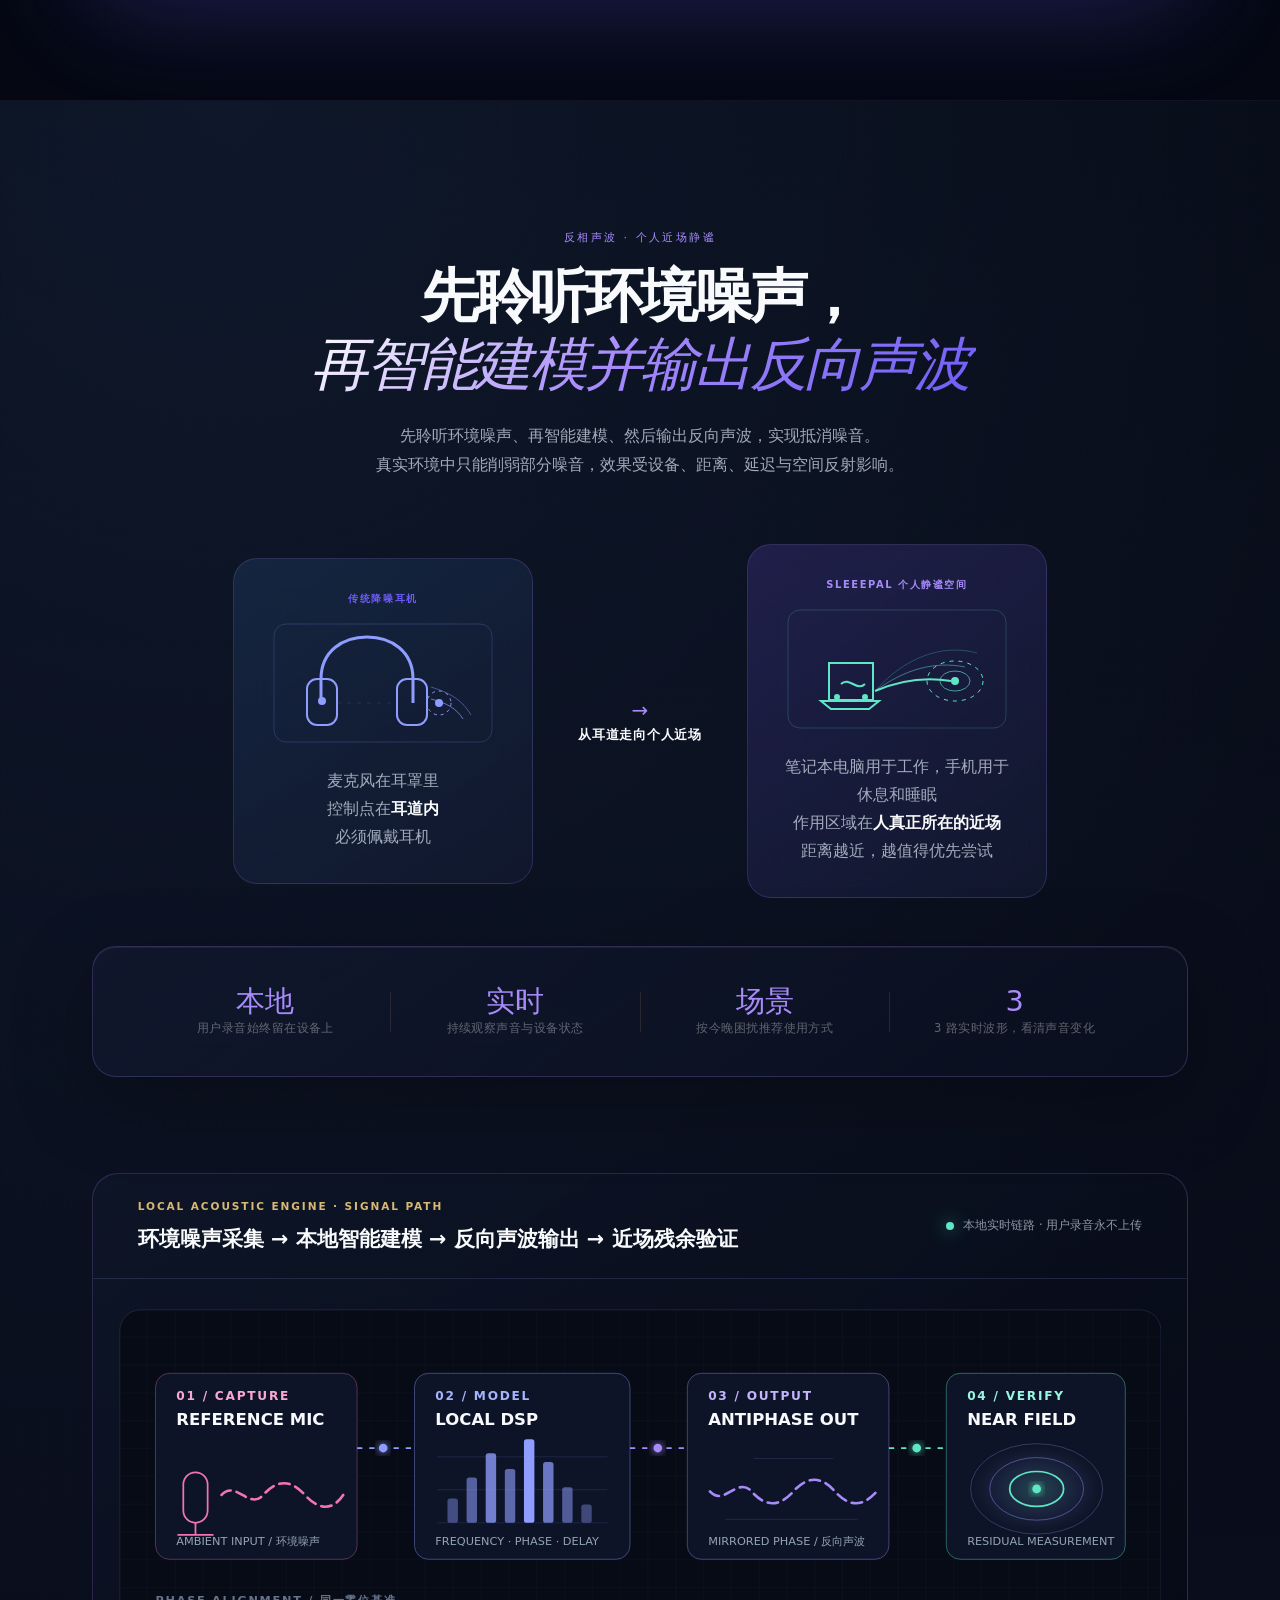
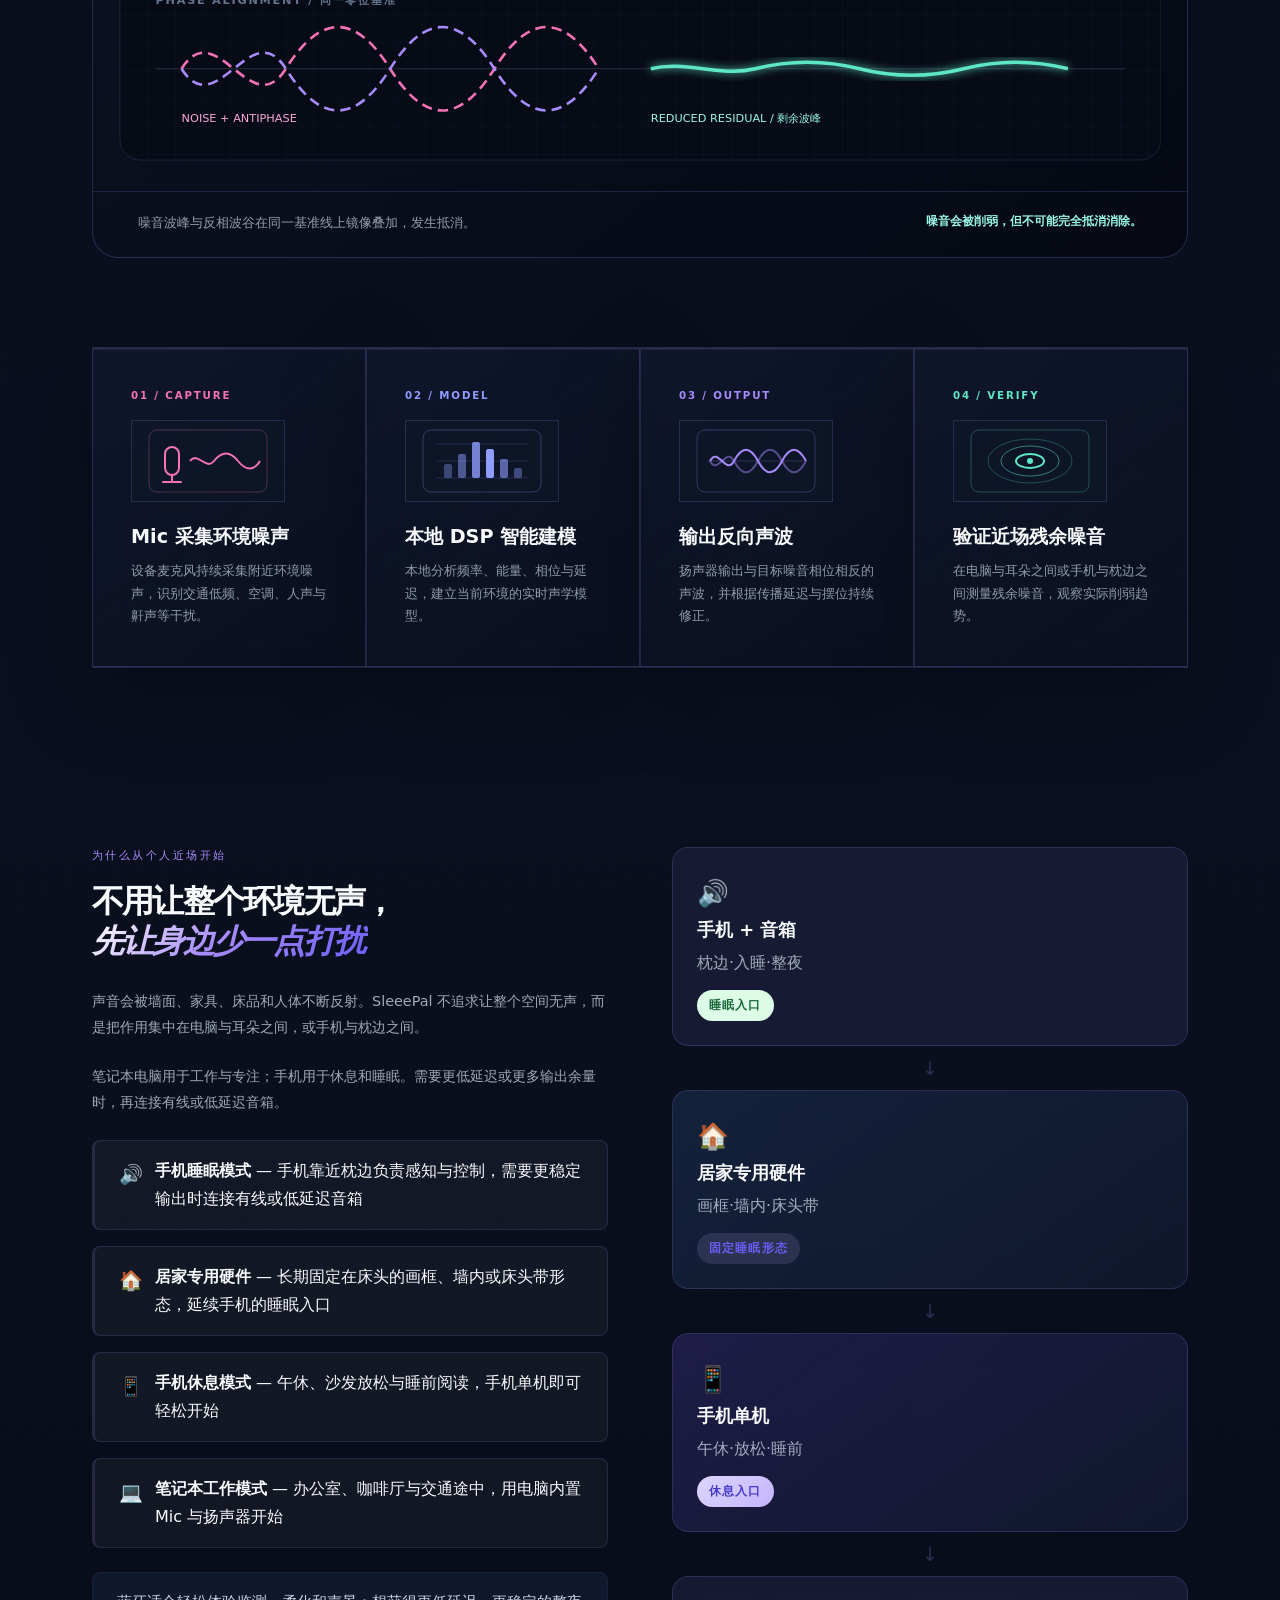
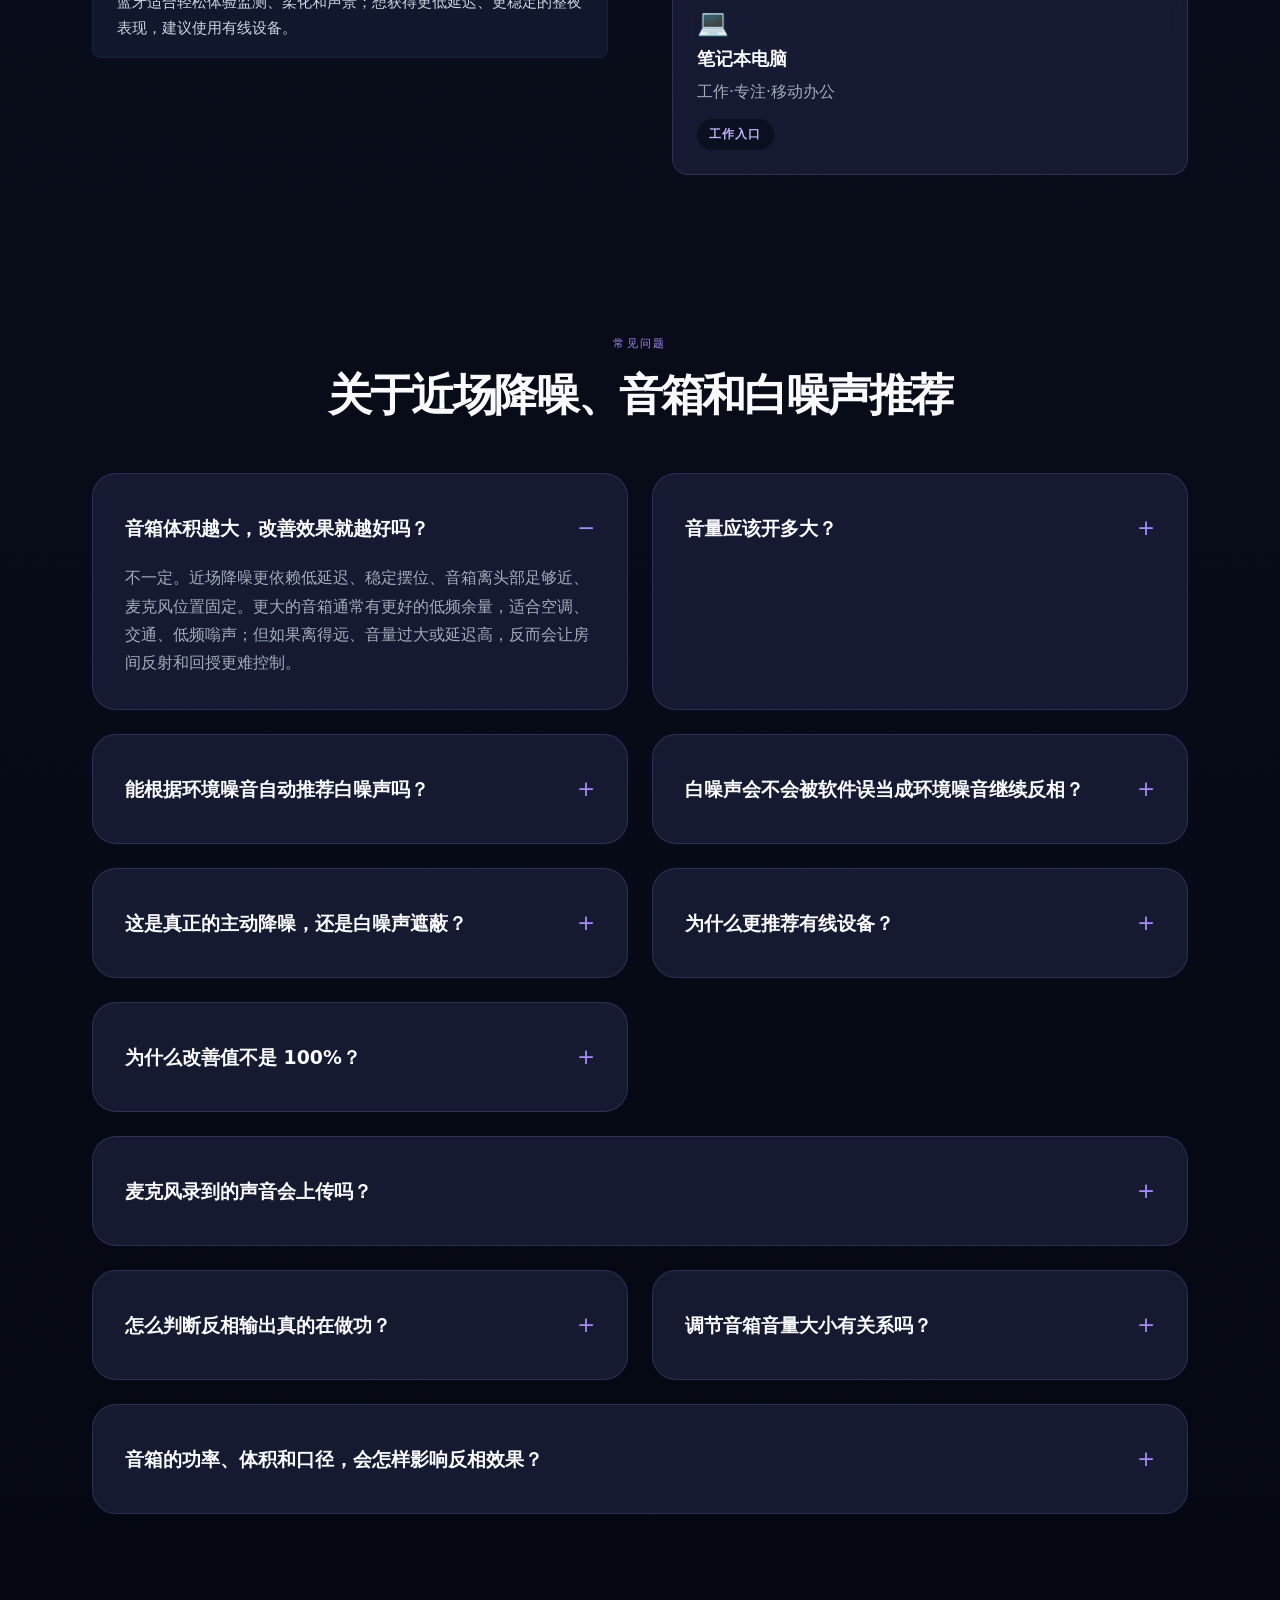
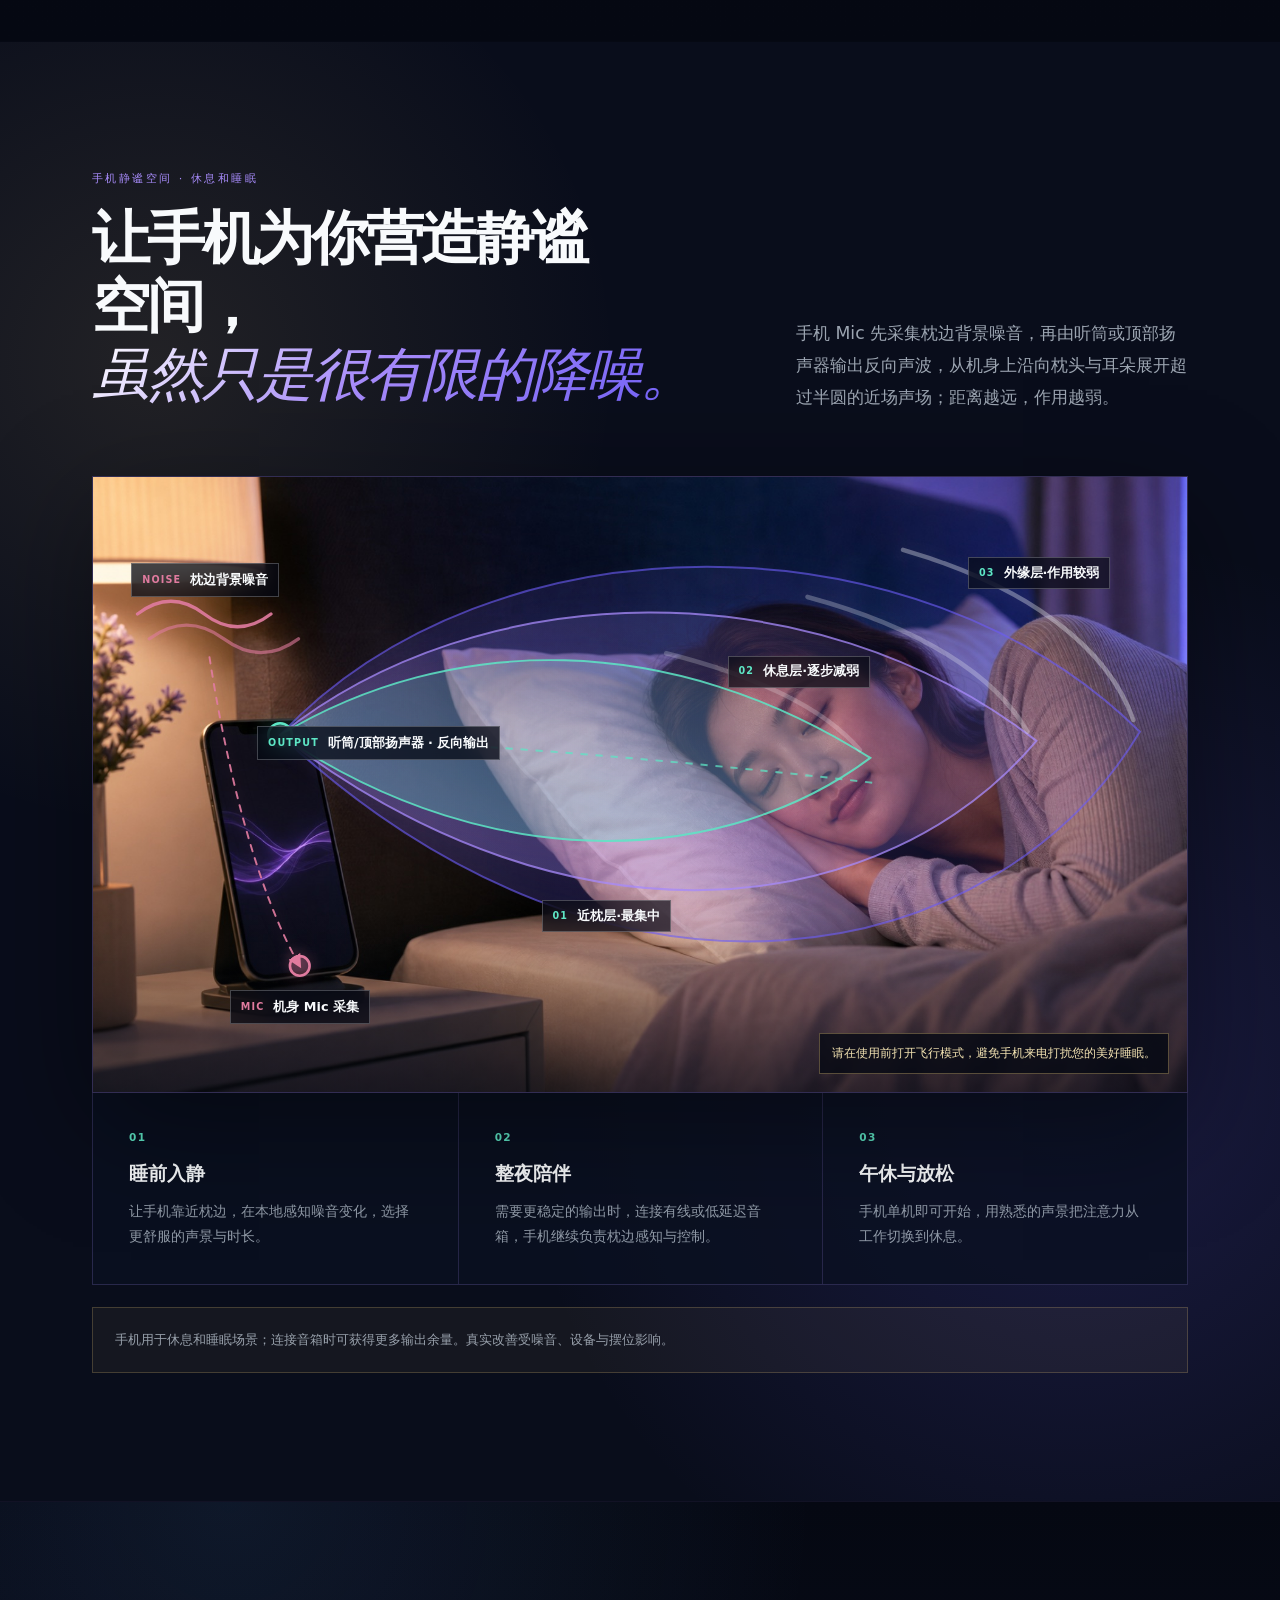
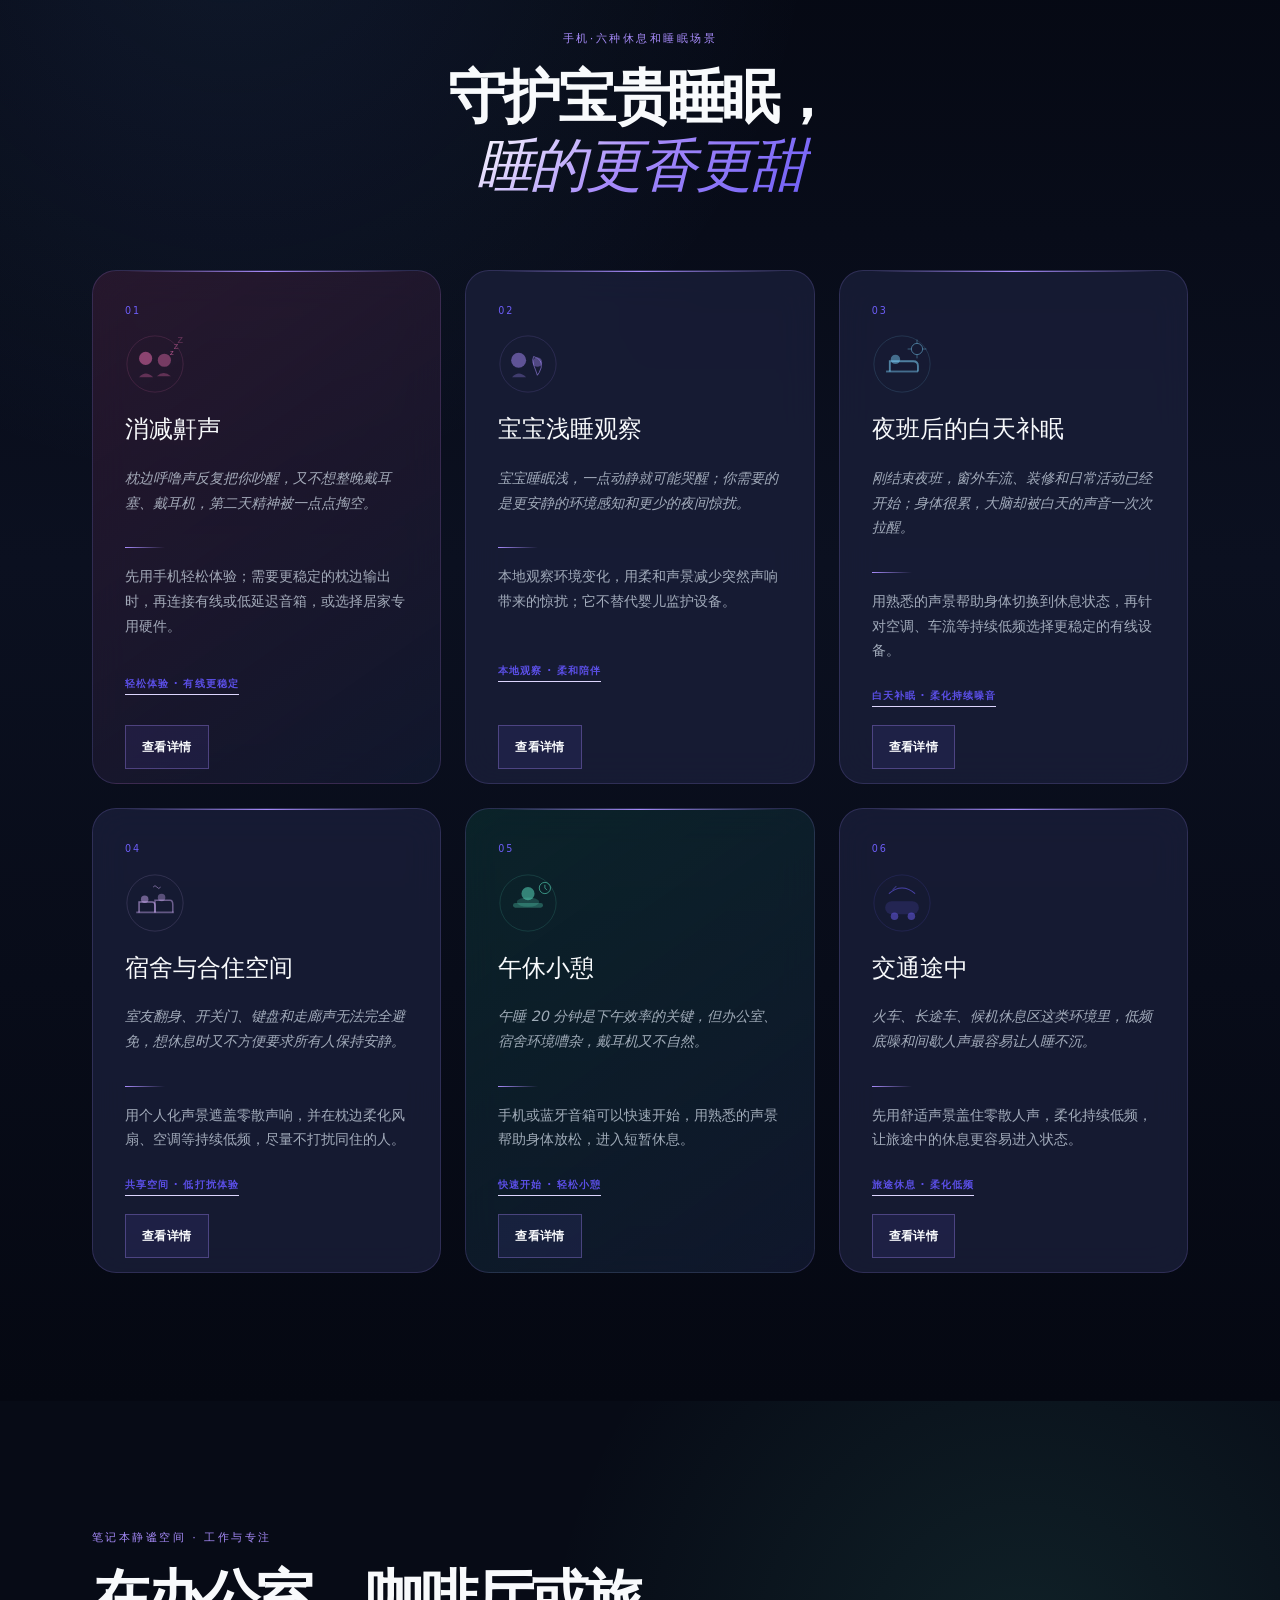
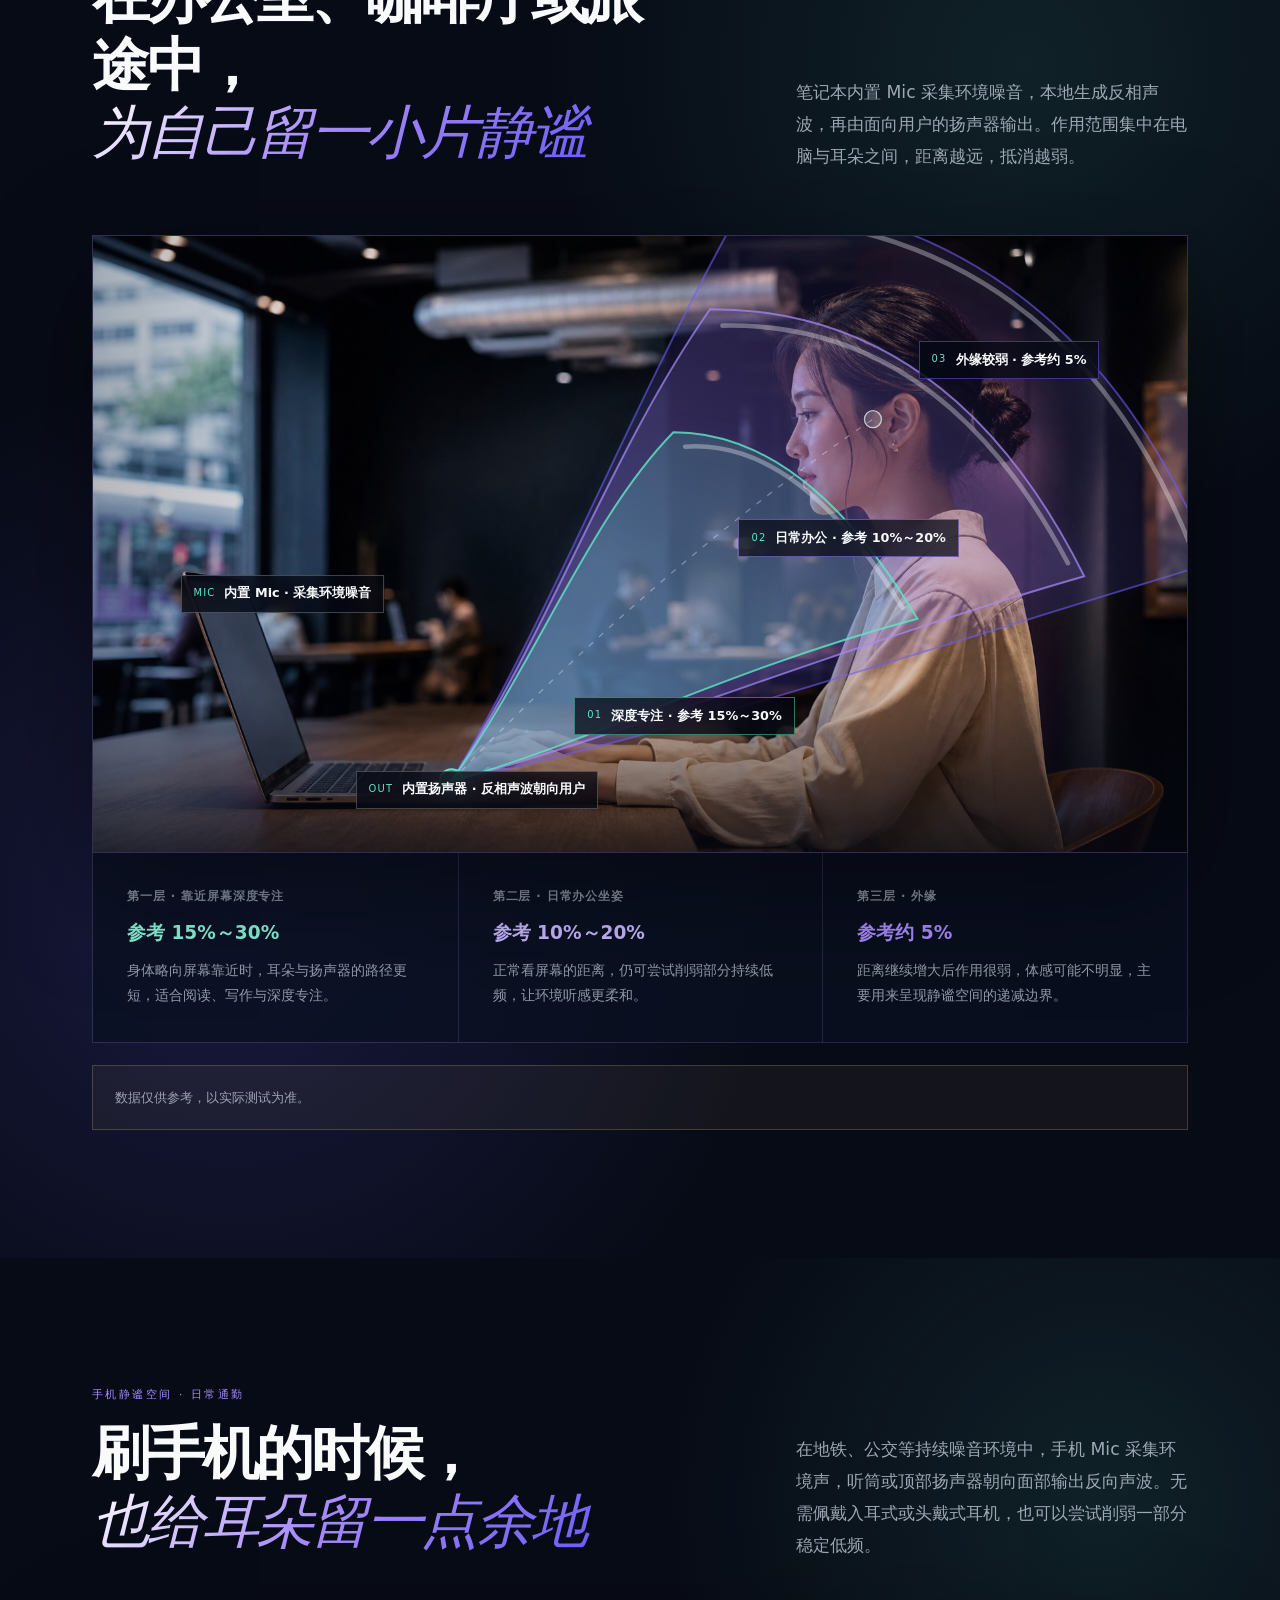
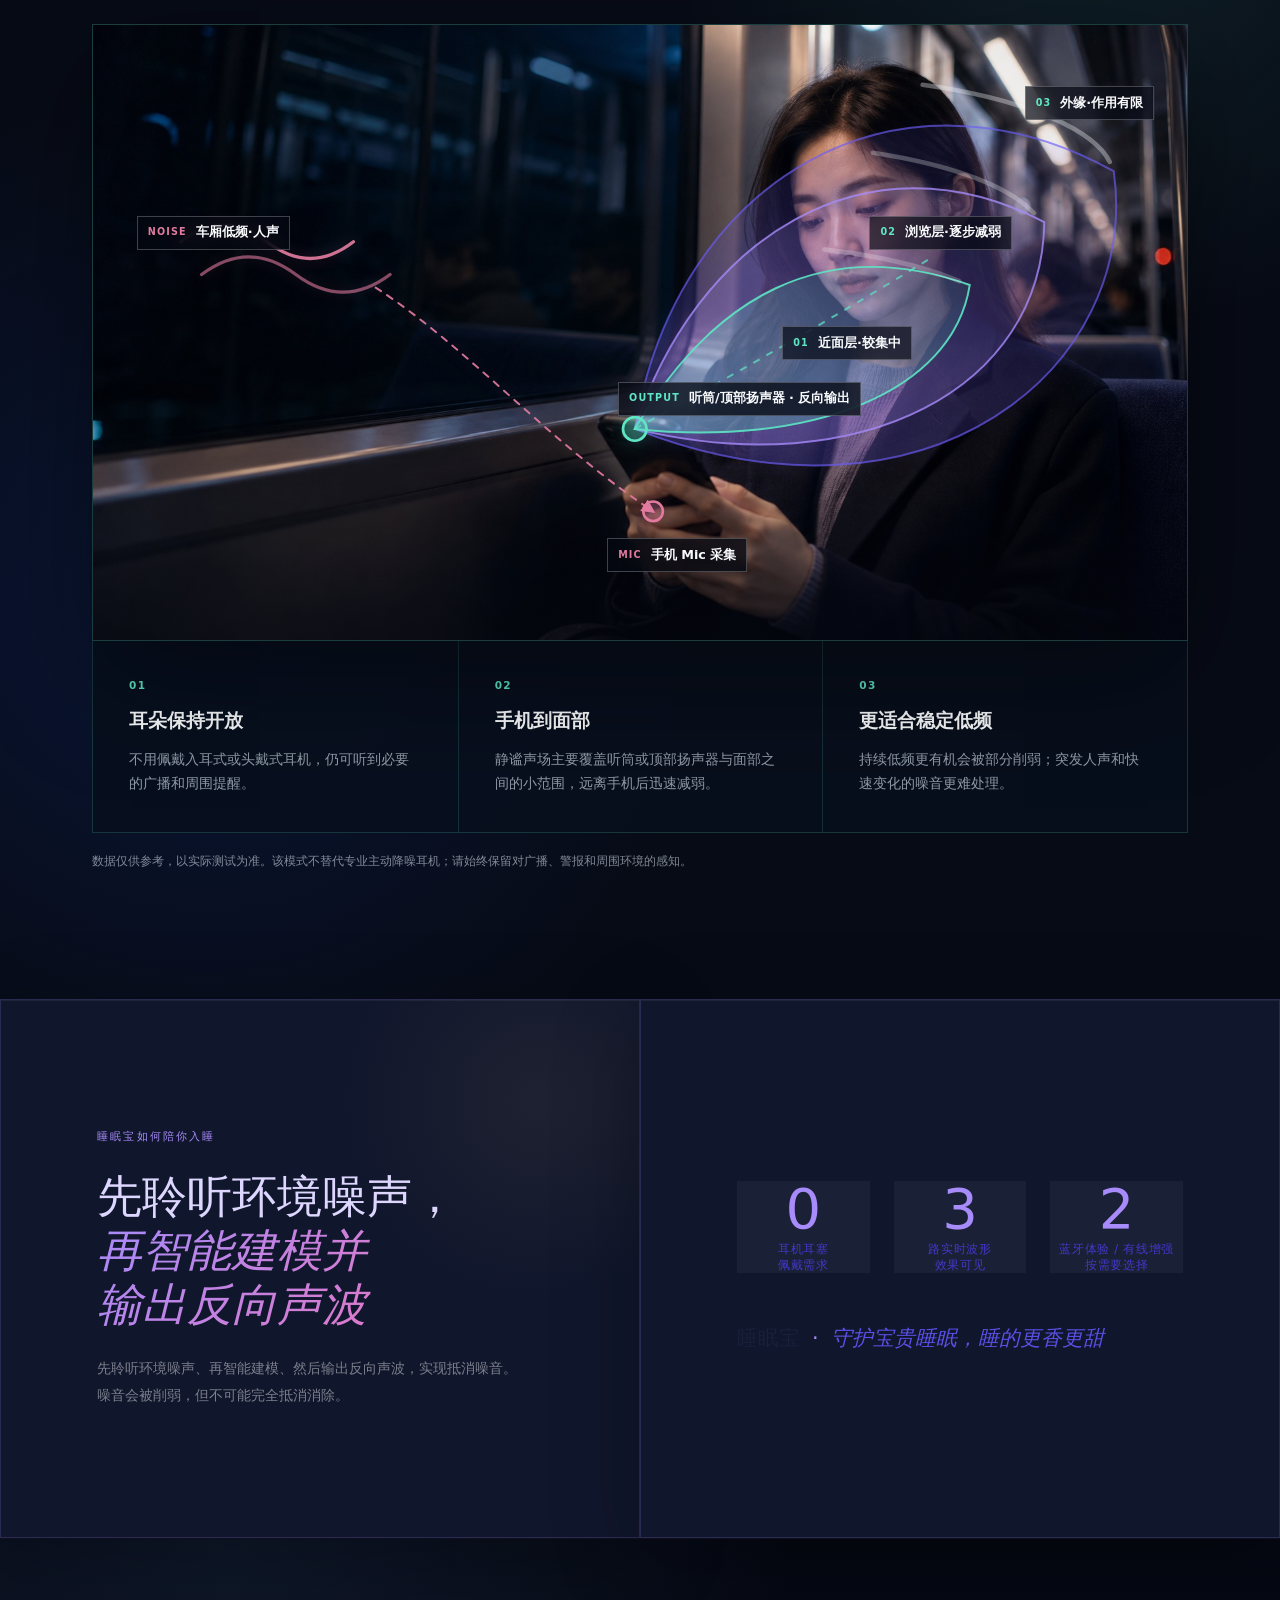
==== commit 522941fb: "refine homepage principle and download guidance" ====
--- a/index.html
+++ b/index.html
@@ -13,8 +13,8 @@
   <link rel="icon" type="image/png" sizes="32x32" href="./assets/favicon-32.png?v=20260426b" />
   <link rel="icon" type="image/png" sizes="16x16" href="./assets/favicon-16.png?v=20260426b" />
   <link rel="apple-touch-icon" href="./assets/app-icon-preview.png?v=20260426b" />
-  <link rel="stylesheet" href="./styles.css?v=20260725-acoustic-lab5" />
-  <script src="./site.js?v=20260725-privacy1" defer></script>
+  <link rel="stylesheet" href="./styles.css?v=20260726-copy1" />
+  <script src="./site.js?v=20260726-copy1" defer></script>
 </head>
 <body>
 
@@ -26,7 +26,7 @@
       </a>
       <div class="nav-links" id="primary-navigation" role="navigation" aria-label="主要导航">
         <a href="#quiet-spaces" data-i18n="nav.philosophy">静谧空间</a>
-        <a href="#science" data-i18n="nav.science">原理</a>
+        <a href="#visual" data-i18n="nav.science">原理</a>
         <a href="./hardware-sku.html" data-i18n="nav.hardware">智能硬件</a>
         <a href="./feedback.html" data-i18n="nav.feedback">反馈</a>
       </div>
@@ -229,7 +229,7 @@
     <div class="container">
       <header class="quiet-spaces-head">
         <div class="kicker-lux" data-i18n="spaces.kicker">TWO DEVICES · ONE QUIET SPACE</div>
-        <h2 data-i18n-html="spaces.title">先照顾睡眠，<br/><em>再把静谧带进白天</em></h2>
+        <h2 data-i18n-html="spaces.title">工作与休息，<br/><em>SleeePal 都能创造近场静谧空间。</em></h2>
         <p data-i18n="spaces.lead">先从手机枕边睡眠开始，再延伸到笔记本办公与通勤刷手机。</p>
       </header>
 
@@ -287,8 +287,8 @@
       <div class="section-header centered">
         <div class="kicker-lux" data-i18n="visual.kicker">相位叠加 · 残余可视化</div>
         <h2 class="section-title-lux" data-i18n-html="visual.title">
-          让你看见，<br/>
-          <em>降噪正在发生</em>
+          根据环境噪音音波，<br/>
+          <em>用反向声波进行抵消，从而实现降噪。</em>
         </h2>
         <p class="section-desc-lux" data-i18n-html="visual.desc">
           先在同一条零位基准上叠加环境噪音与反相声波，<br/>
@@ -900,8 +900,8 @@
         <div>
           <div class="kicker-lux" data-i18n="mobile.kicker">手机静谧空间 · 休息和睡眠</div>
           <h2 class="section-title-lux" data-i18n-html="mobile.title">
-            放下工作之后，<br/>
-            <em>让手机把静谧带到枕边</em>
+            让手机为你营造静谧空间，<br/>
+            <em>虽然只是很有限的降噪。</em>
           </h2>
         </div>
         <p data-i18n="mobile.lead">手机 Mic 先采集枕边背景噪音，再由听筒或顶部扬声器输出反向声波，从机身上沿向枕头与耳朵展开超过半圆的近场声场；距离越远，作用越弱。</p>
--- a/styles.css
+++ b/styles.css
@@ -3107,10 +3107,40 @@
   font-size: 0.92rem;
 }
 
-.platform-package-row span {
+.platform-package-row > span[data-package-status] {
   color: rgba(238, 242, 255, 0.6);
   font-size: 0.8rem;
   line-height: 1.55;
+}
+
+.platform-package-name {
+  display: inline-flex;
+  align-items: center;
+  gap: 12px;
+  min-width: 0;
+}
+
+.platform-package-name > span:last-child {
+  color: inherit;
+  font: inherit;
+  line-height: 1;
+}
+
+.platform-mark {
+  display: inline-flex;
+  width: 25px;
+  height: 25px;
+  flex: 0 0 25px;
+  align-items: center;
+  justify-content: center;
+  color: #e8dcff;
+}
+
+.platform-mark svg {
+  display: block;
+  width: 100%;
+  height: 100%;
+  fill: currentColor;
 }
 
 .platform-package-row a {
@@ -3287,7 +3317,7 @@
     gap: 6px 14px;
     padding: 14px 0;
   }
-  .platform-package-row span {
+  .platform-package-row > span[data-package-status] {
     grid-column: 1 / -1;
   }
   .footer-compact-links {
@@ -6774,6 +6804,10 @@
   min-height: calc(100svh - 156px);
 }
 
+.download-portal-hero .desktop-hero-copy h1 {
+  font-size: clamp(2.8rem, 5.25vw, 5.4rem);
+}
+
 .download-detected-note {
   display: inline-flex;
   min-height: 42px;
@@ -7490,7 +7524,7 @@
     padding: 17px 0;
   }
 
-  .download-platform-panel .platform-package-row span {
+  .download-platform-panel .platform-package-row > span[data-package-status] {
     grid-column: 1 / -1;
     grid-row: 2;
   }
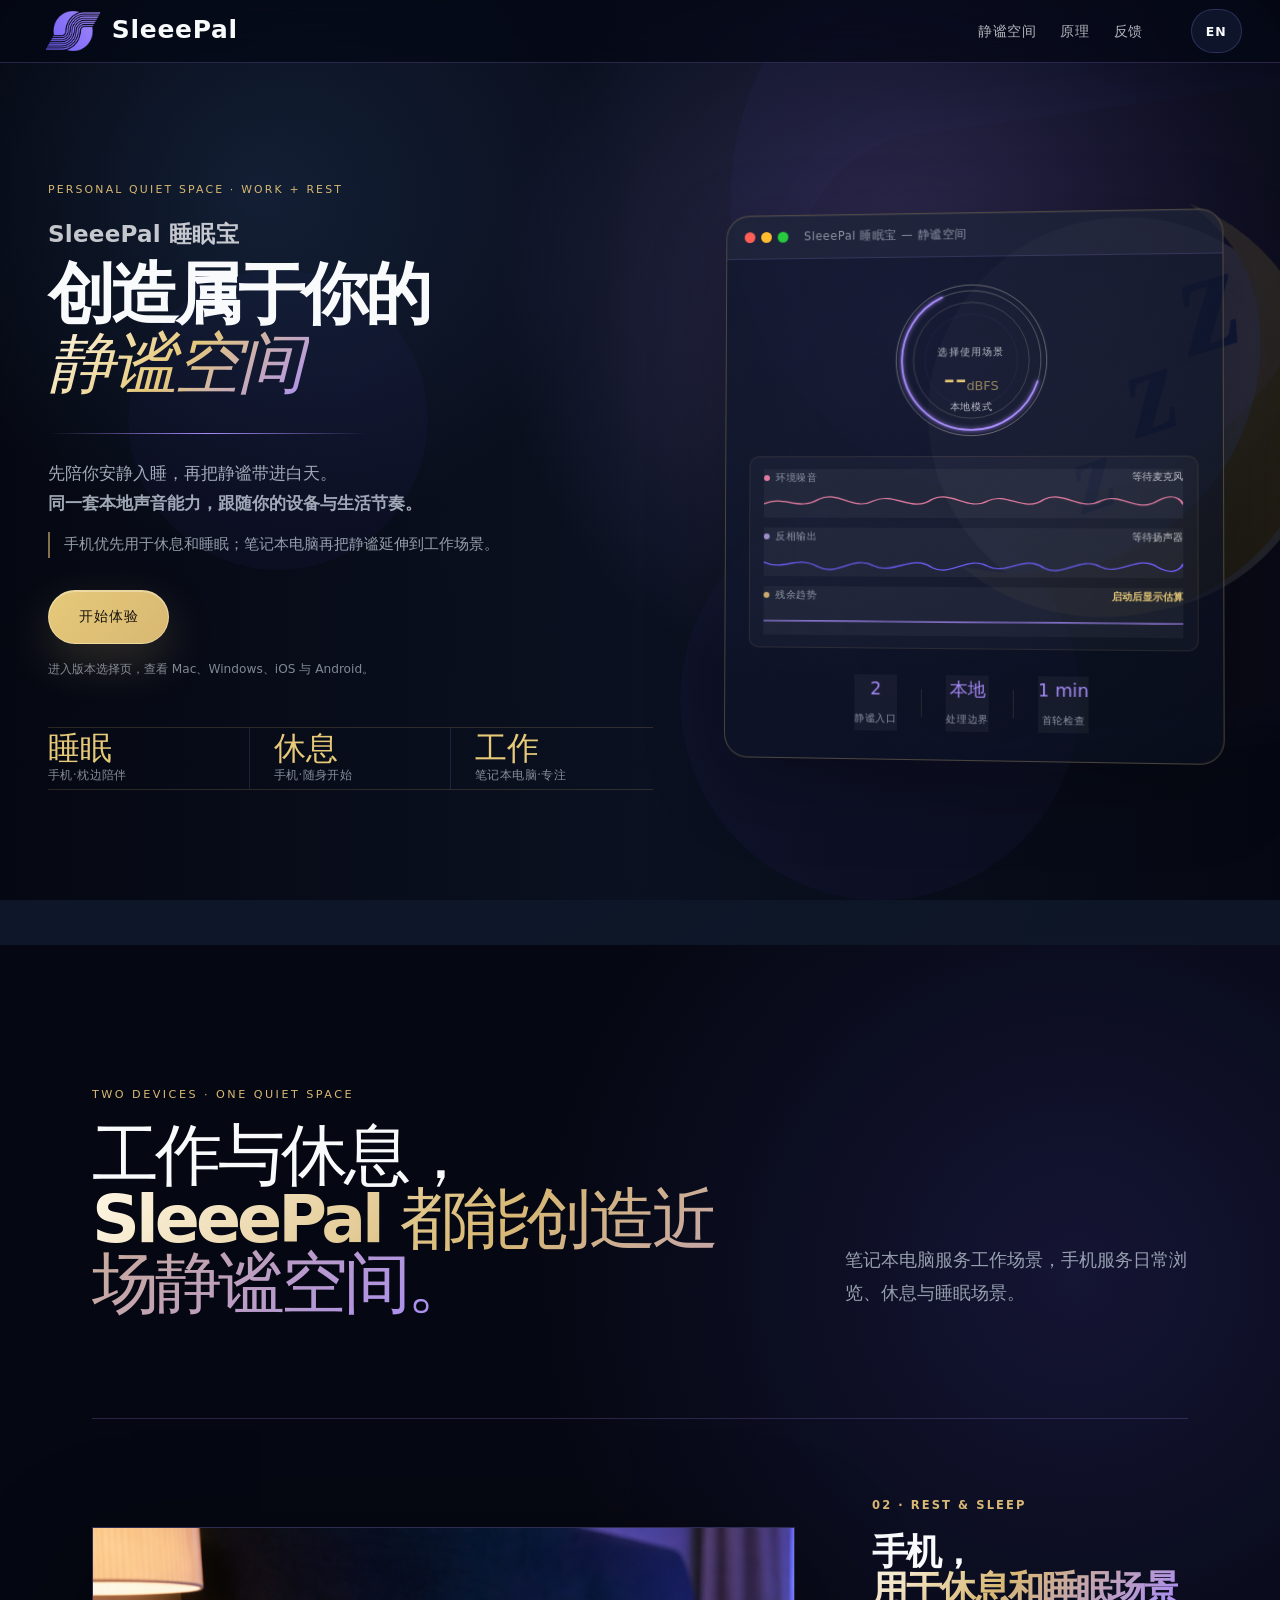
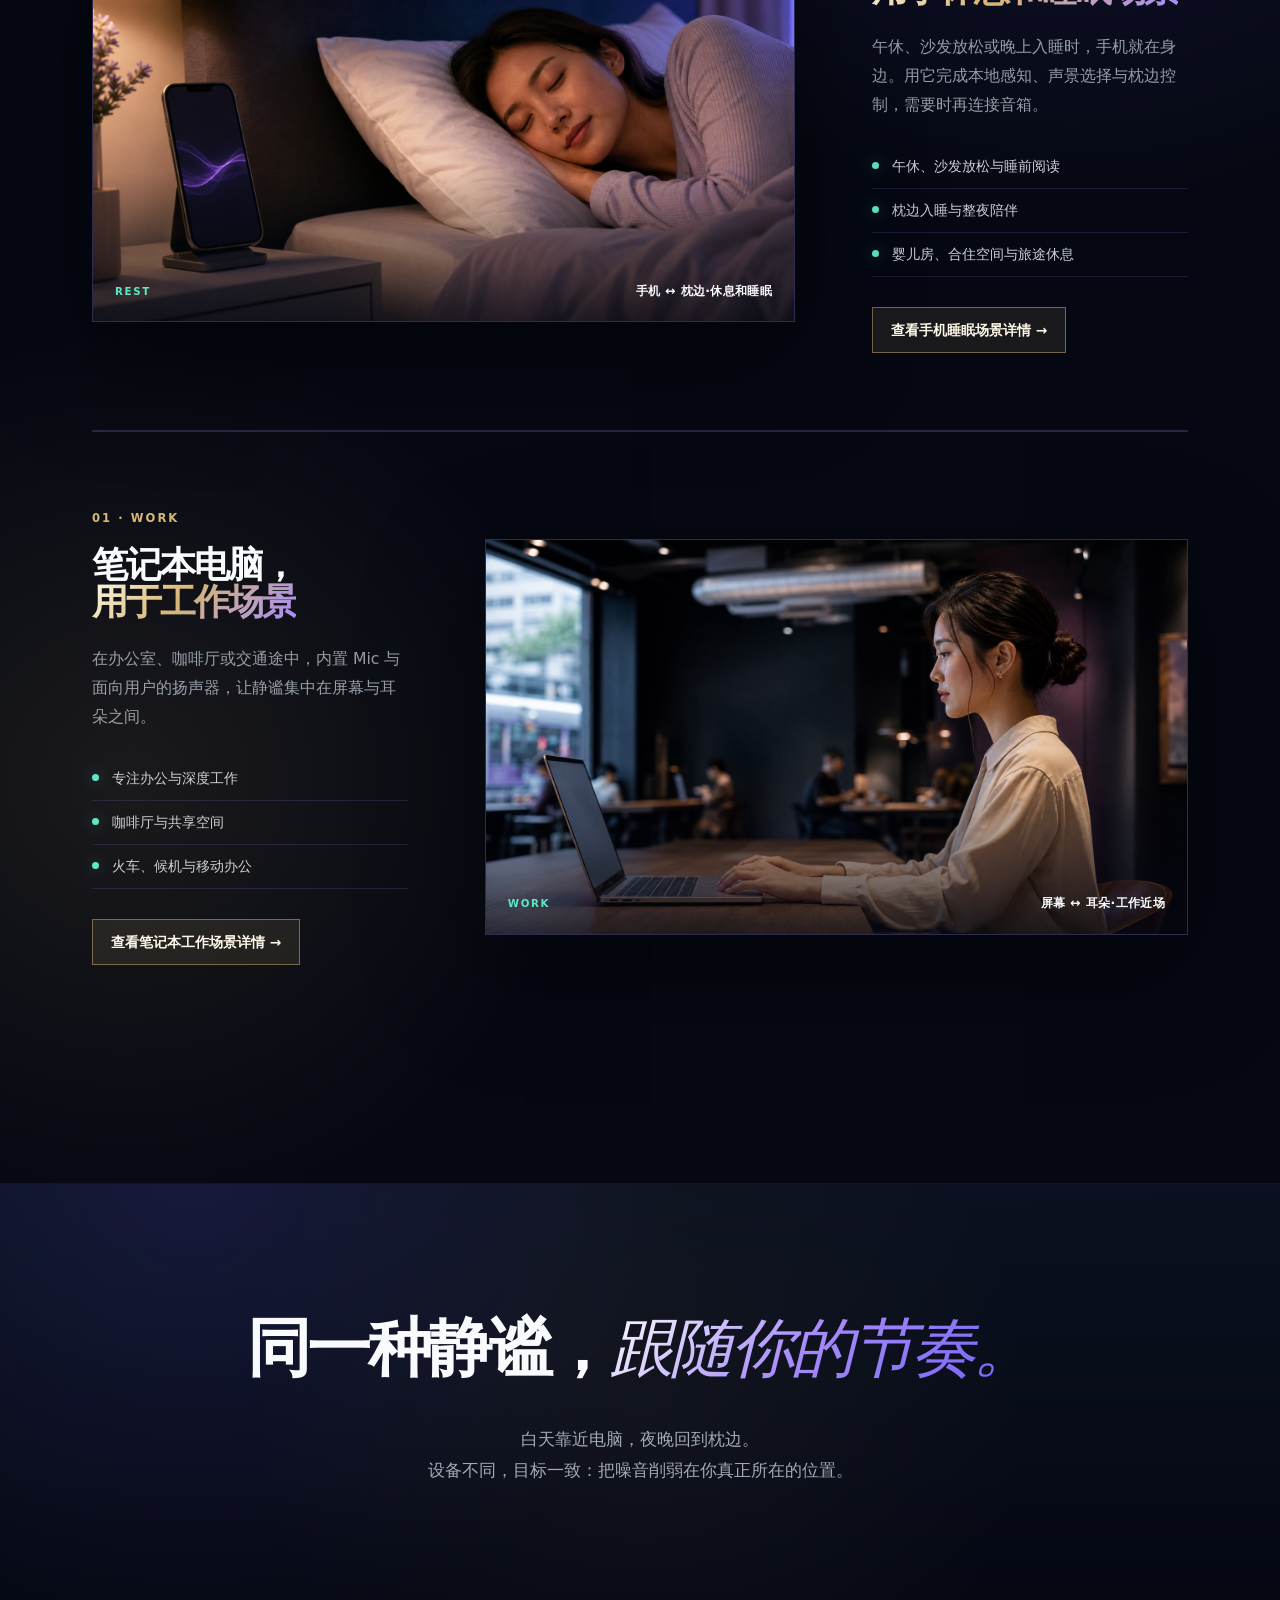
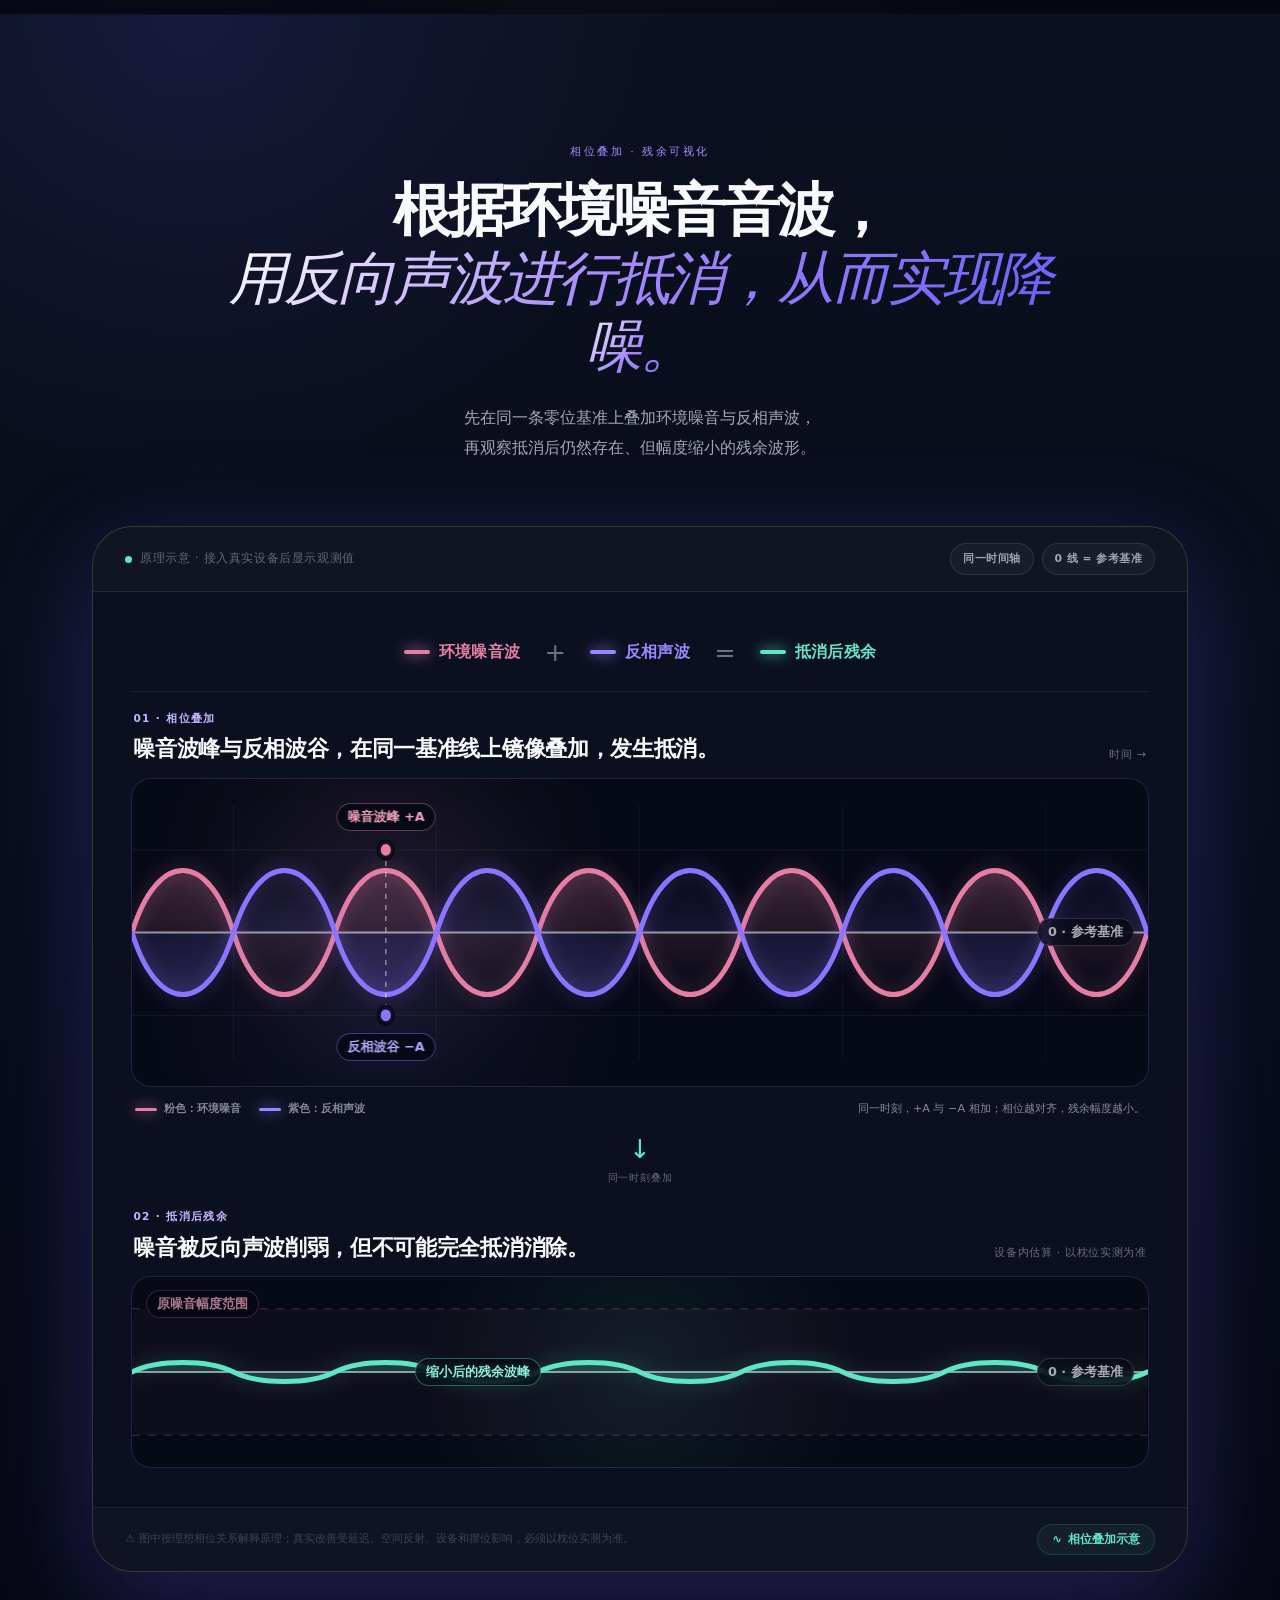
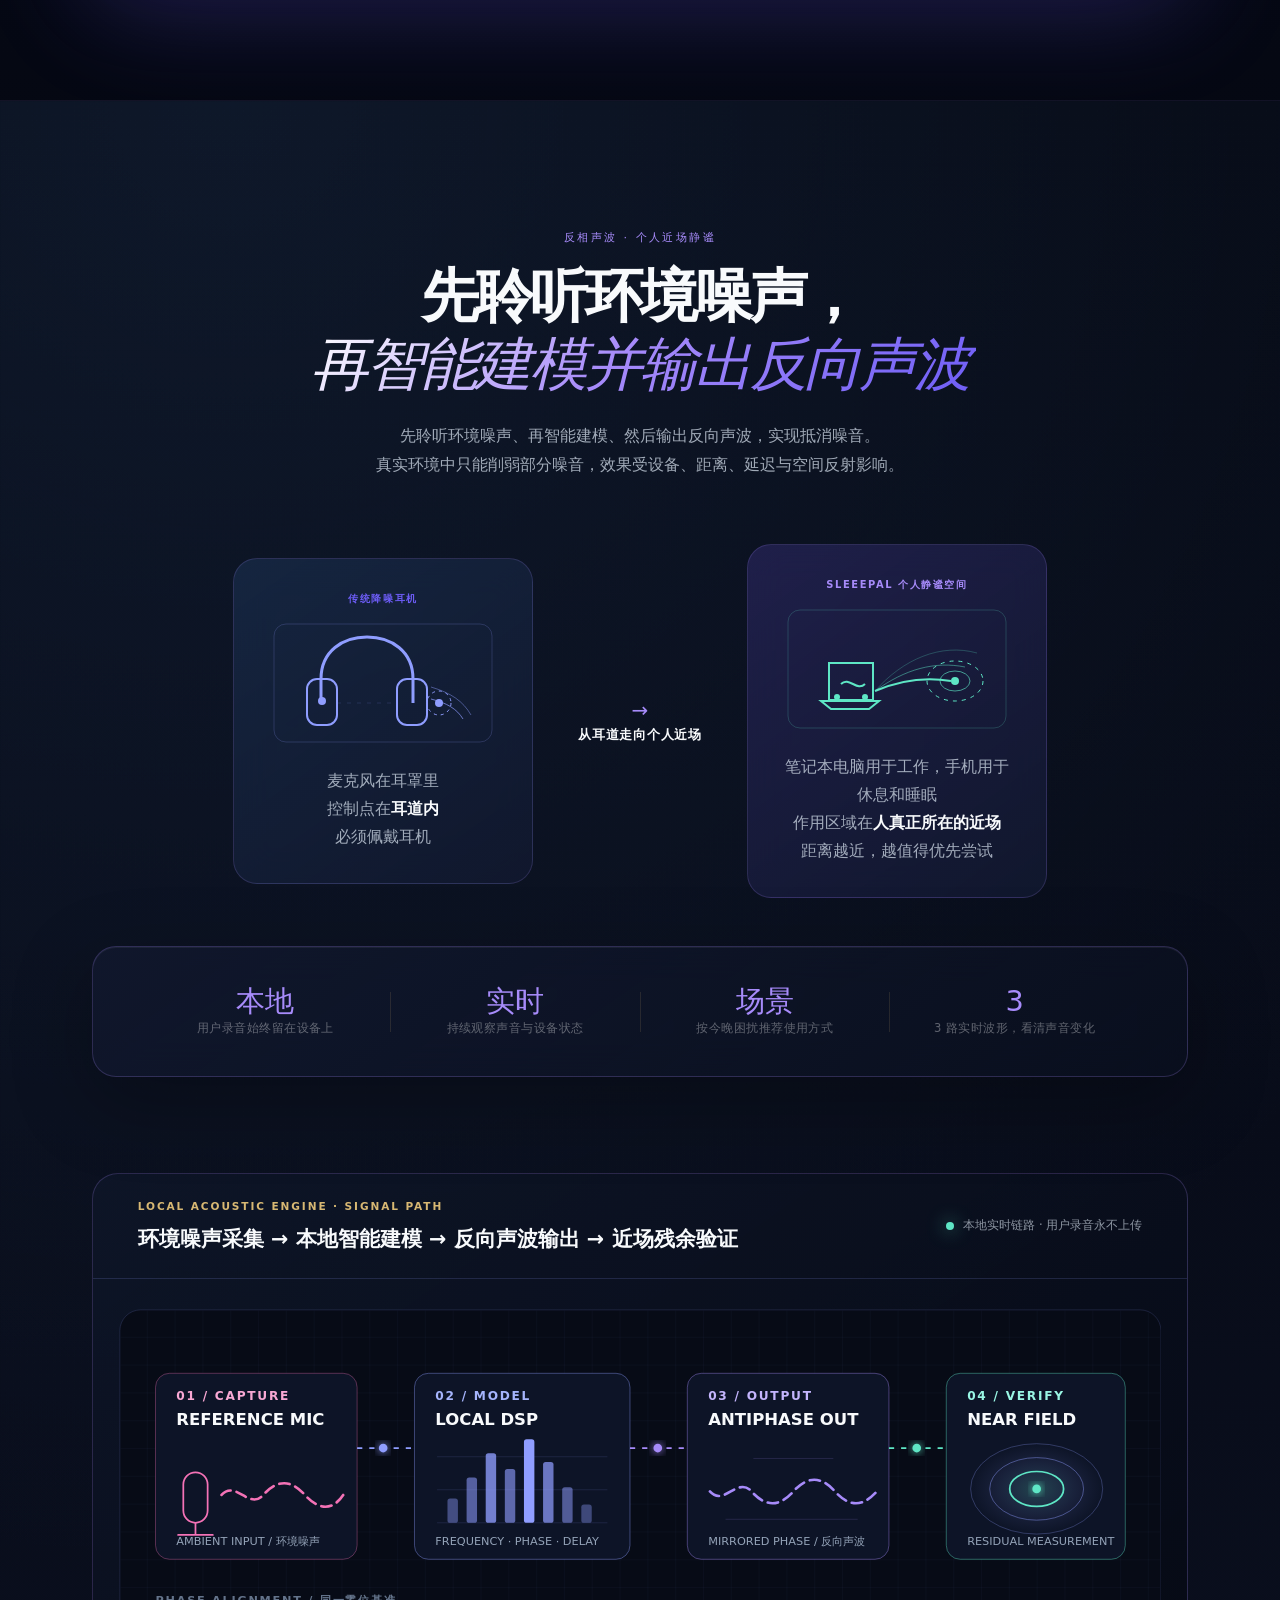
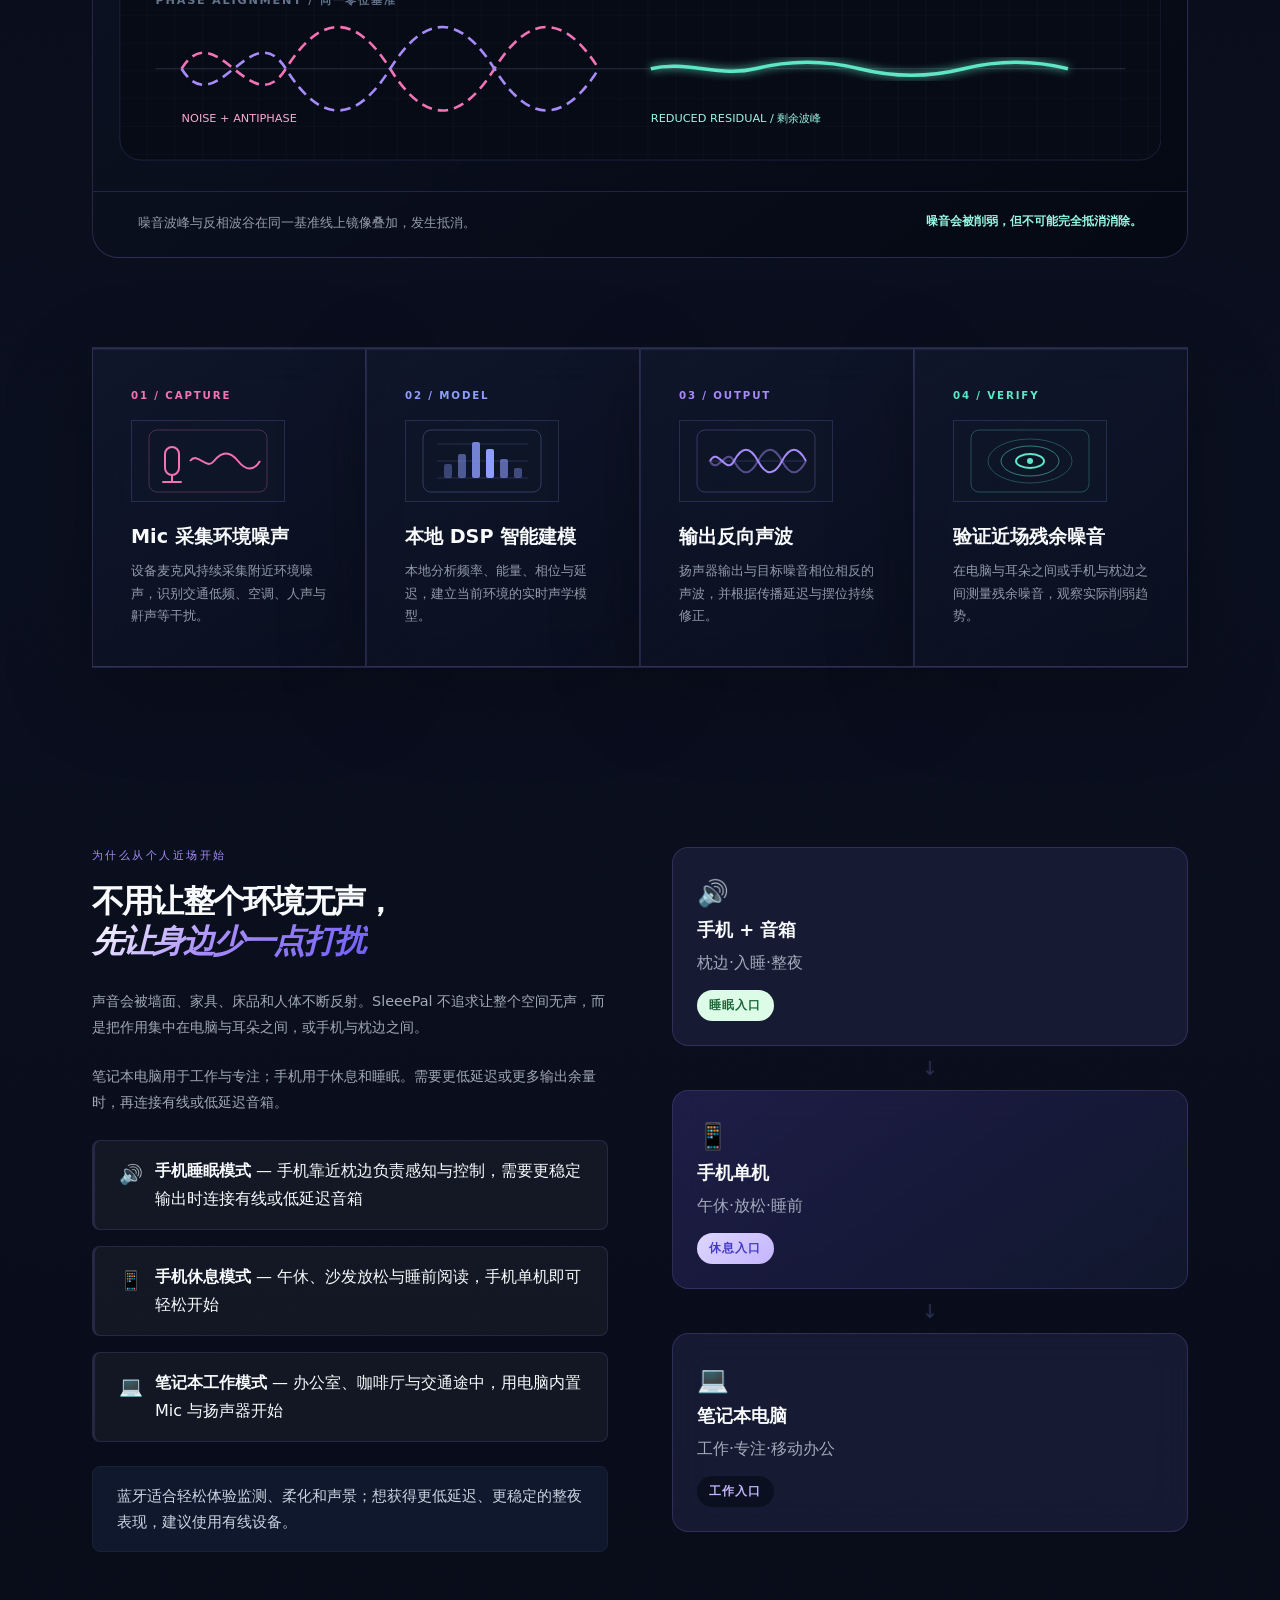
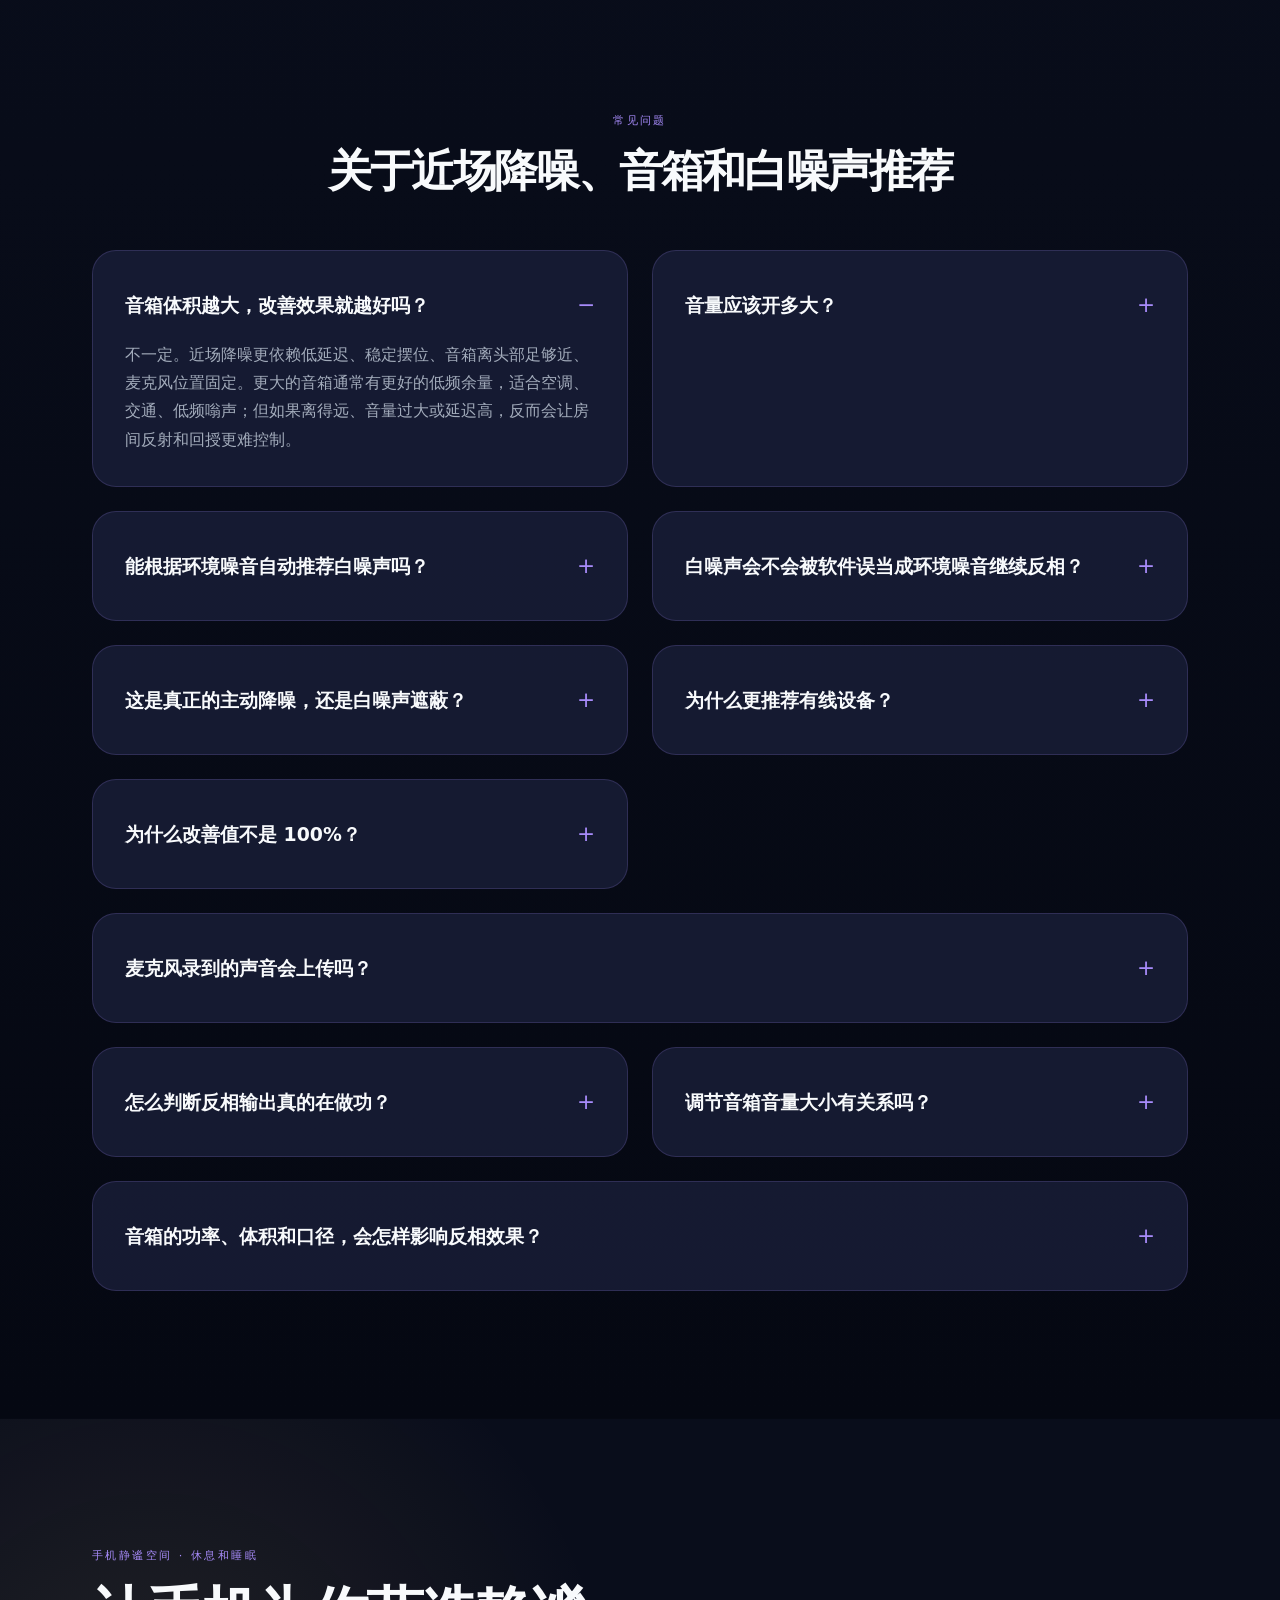
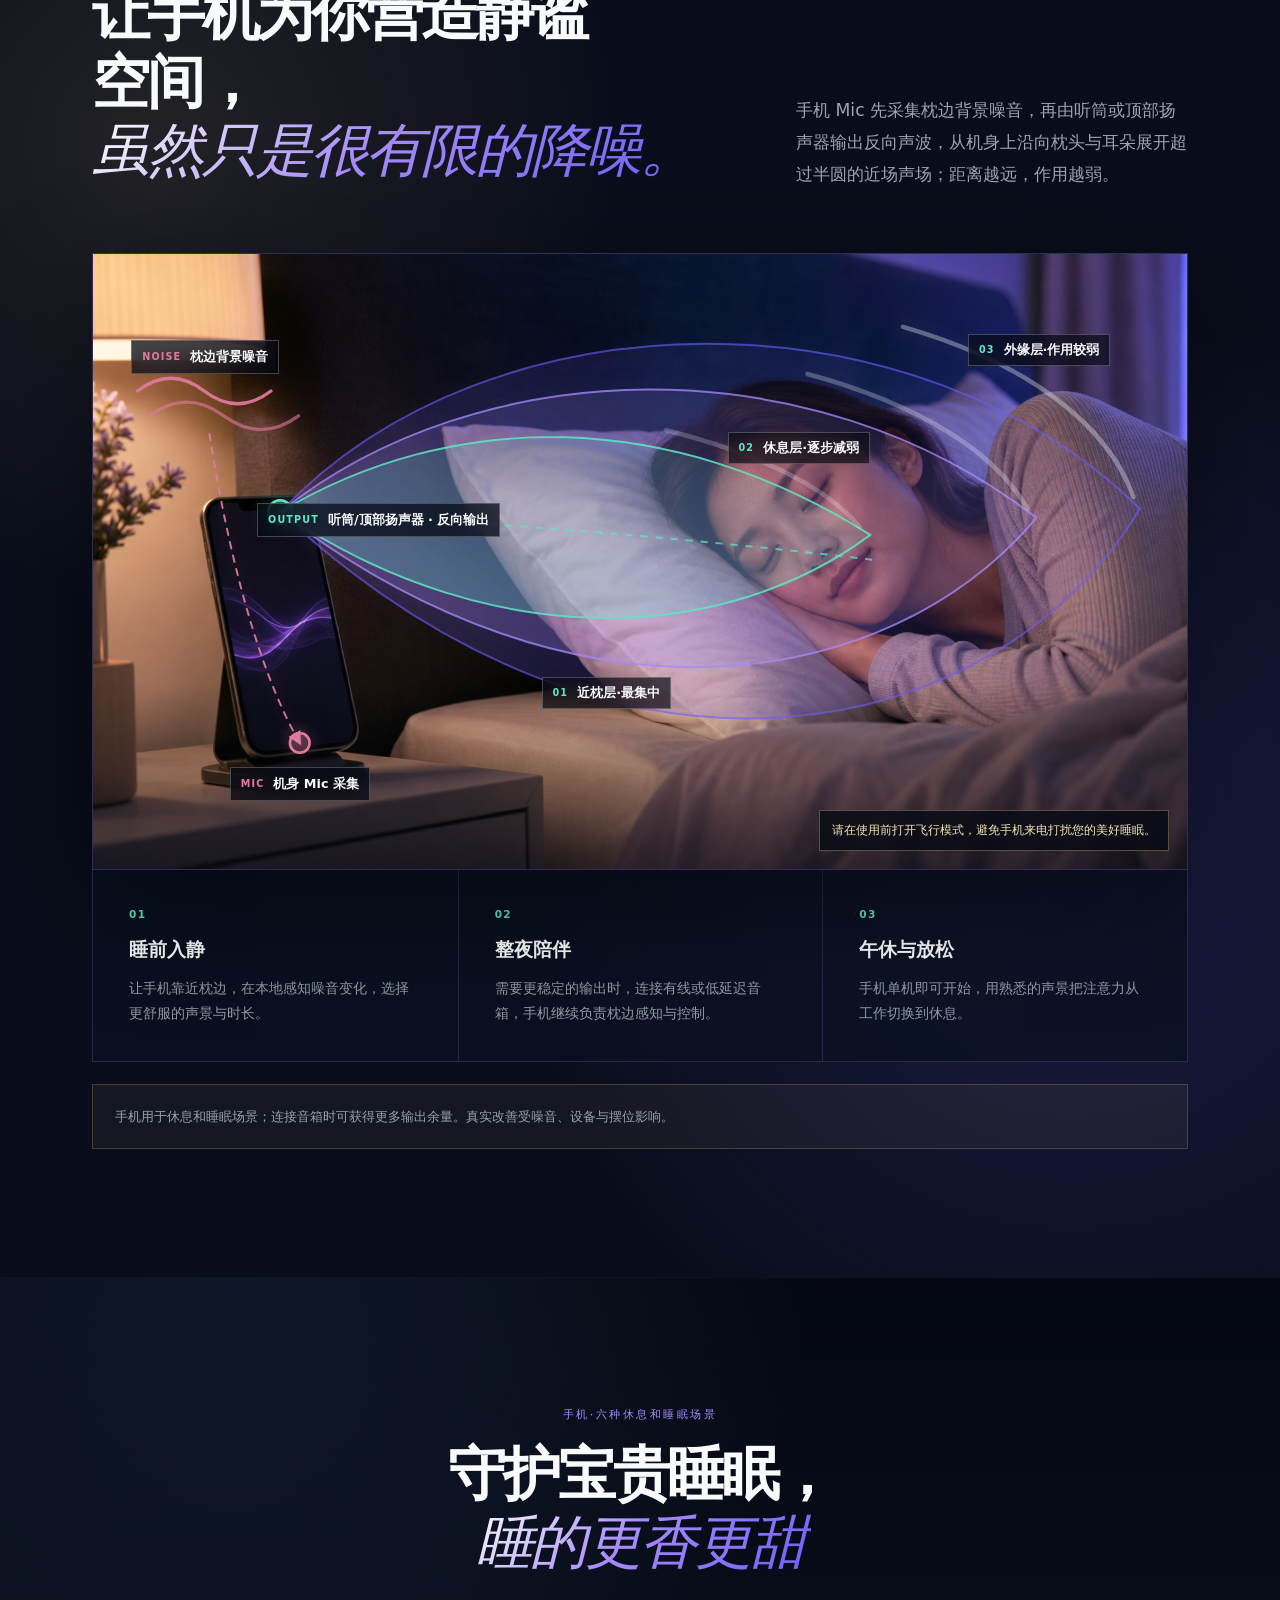
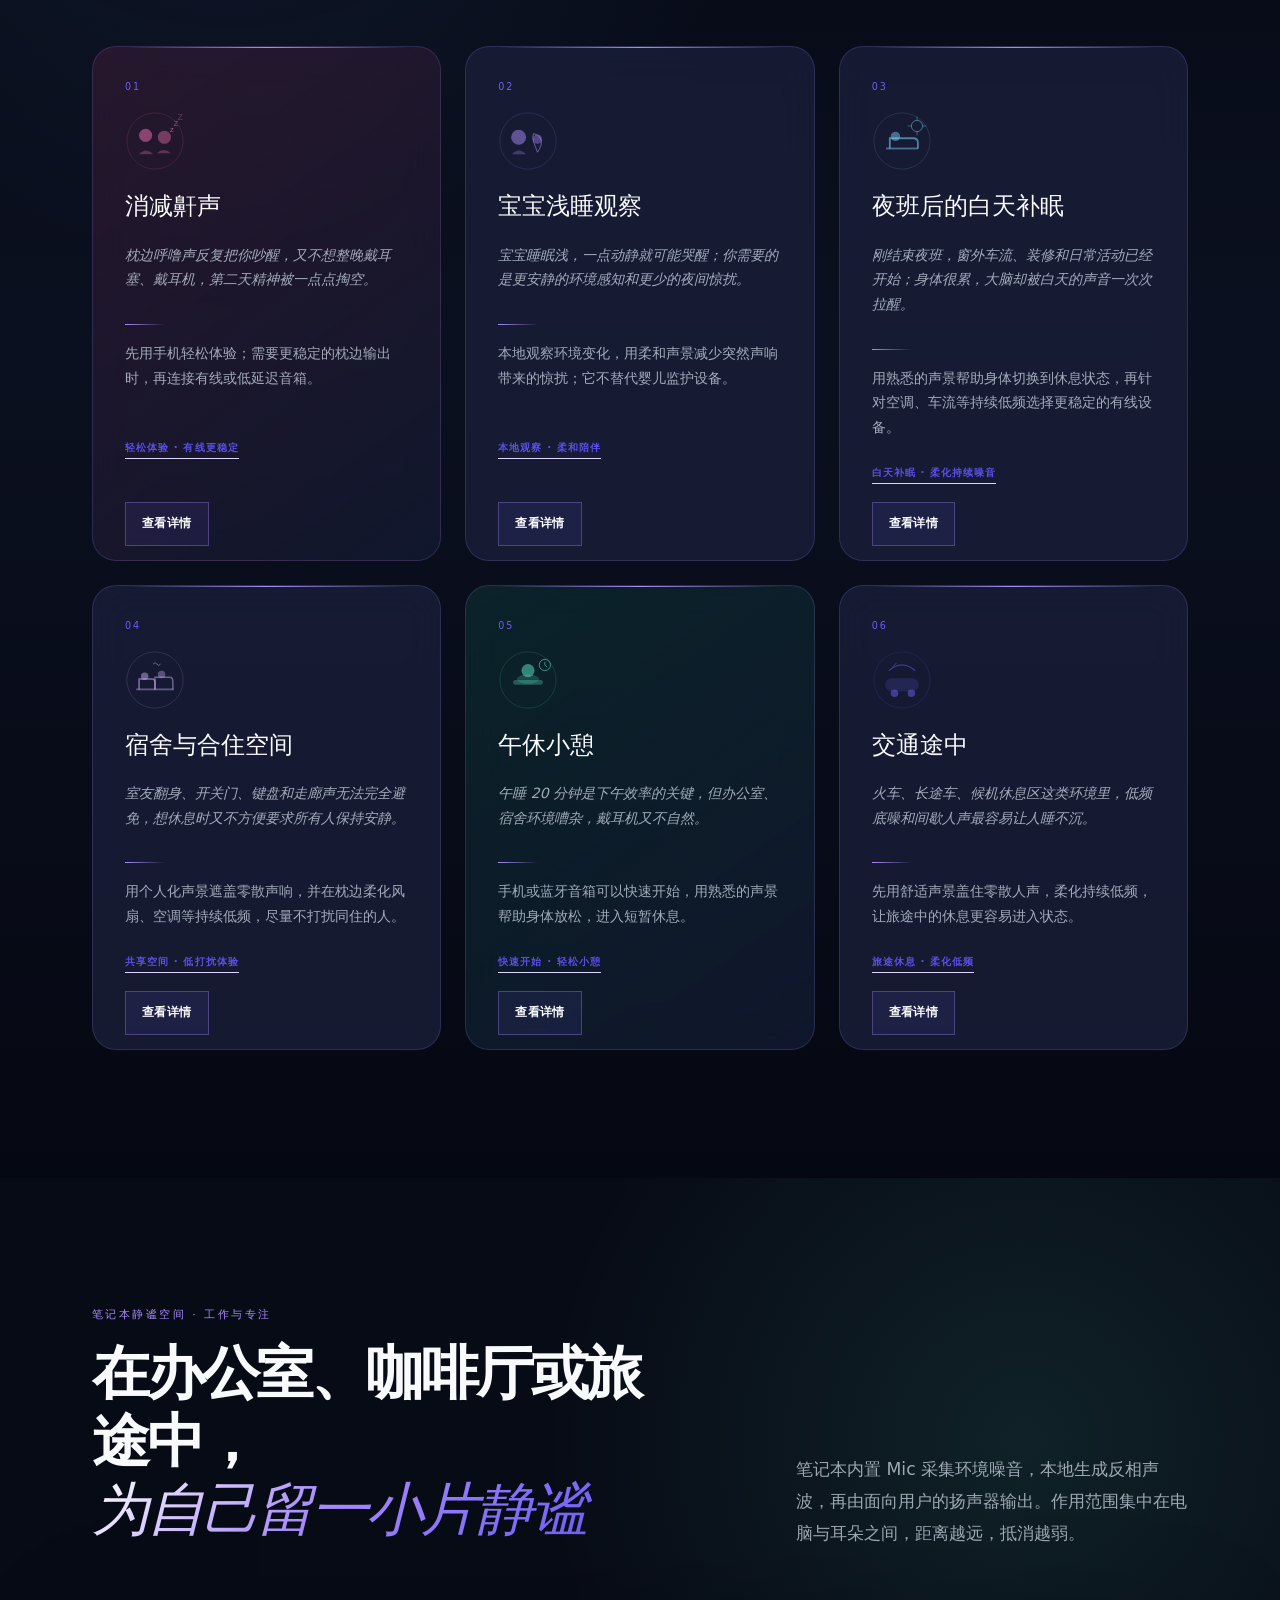
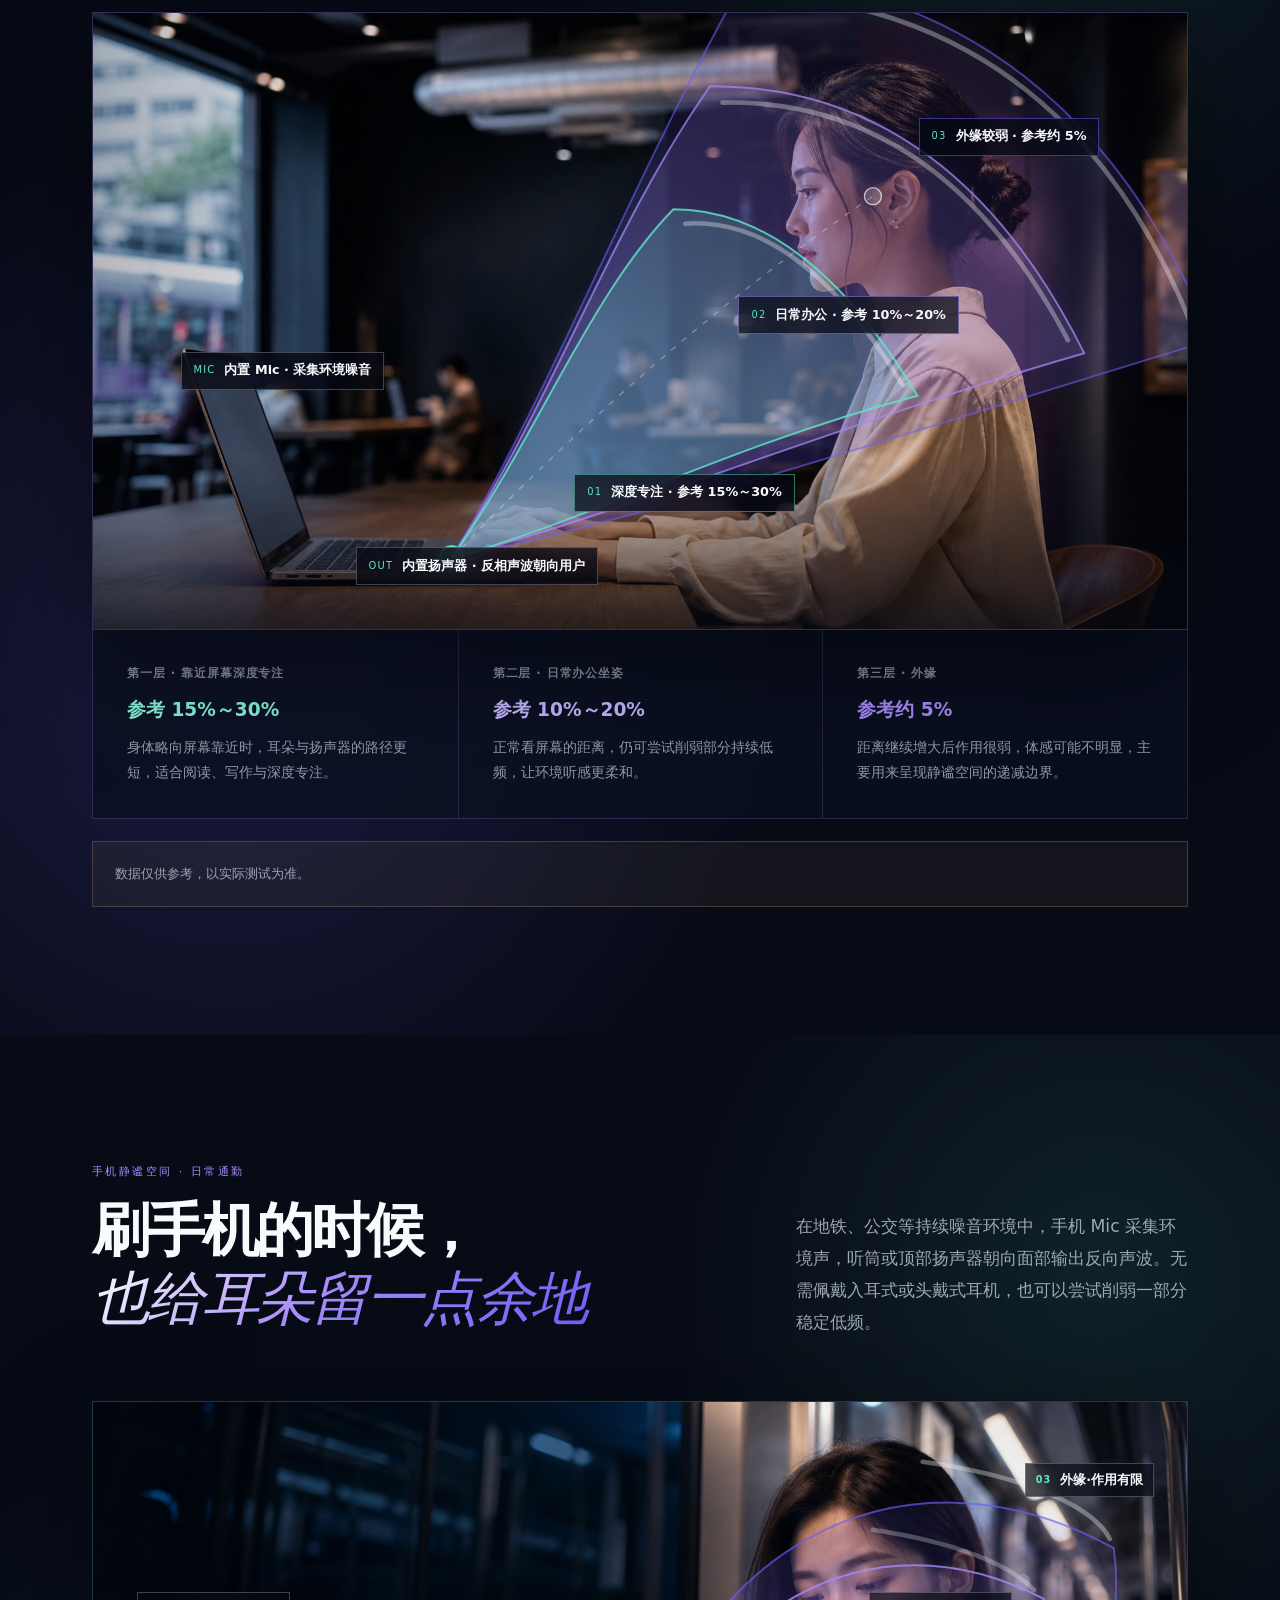
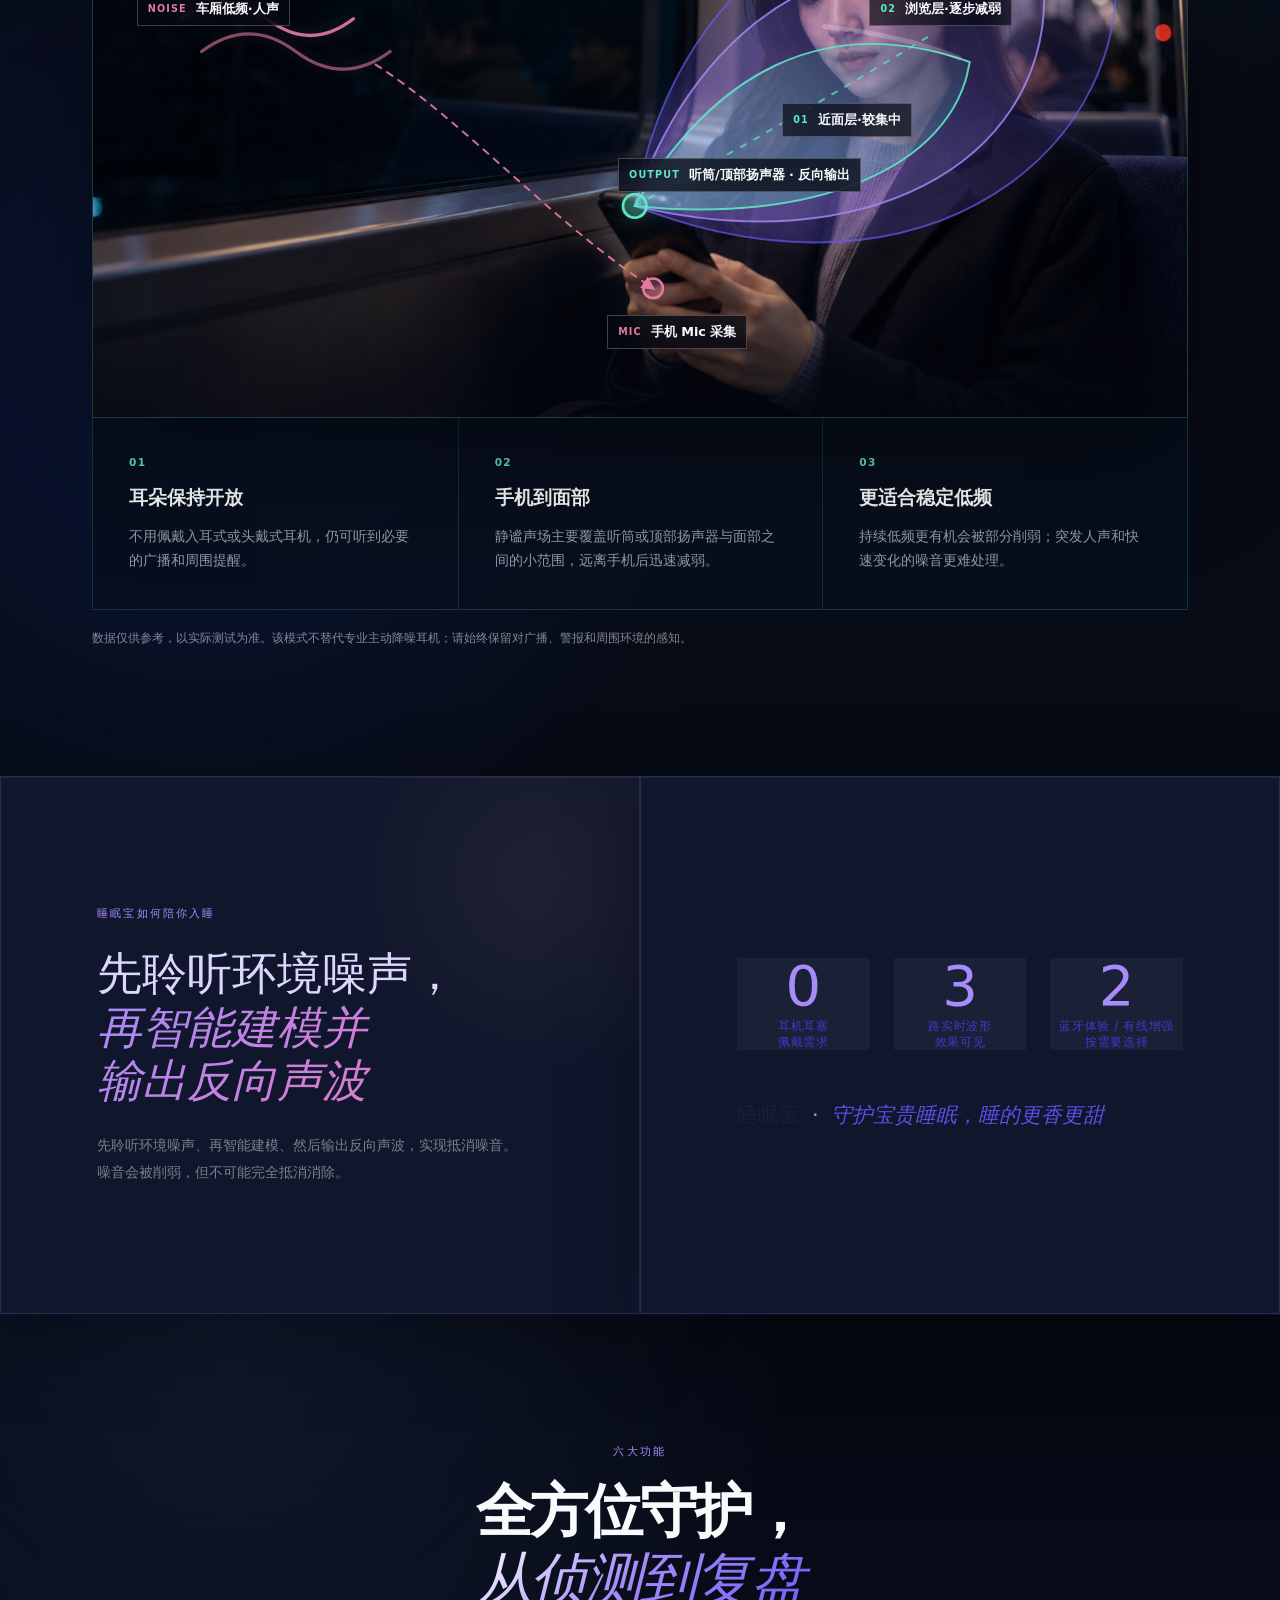
==== commit 009c1ba6: "site: withdraw sleep and evidence hardware from public Pages" ====
--- a/index.html
+++ b/index.html
@@ -27,7 +27,7 @@
       <div class="nav-links" id="primary-navigation" role="navigation" aria-label="主要导航">
         <a href="#quiet-spaces" data-i18n="nav.philosophy">静谧空间</a>
         <a href="#visual" data-i18n="nav.science">原理</a>
-        <a href="./hardware-sku.html" data-i18n="nav.hardware">智能硬件</a>
+
         <a href="./feedback.html" data-i18n="nav.feedback">反馈</a>
       </div>
       <button class="lang-toggle" type="button" data-lang-toggle>EN</button>
@@ -687,10 +687,6 @@
               <div data-i18n-html="science.list1"><strong>手机睡眠模式</strong> — 手机靠近枕边负责感知与控制，需要更稳定输出时连接有线或低延迟音箱</div>
             </li>
             <li>
-              <span class="wnf-icon">🏠</span>
-              <div data-i18n-html="science.list2"><strong>居家专用硬件</strong> — 长期固定在床头的画框、墙内或床头带形态，延续手机的睡眠入口</div>
-            </li>
-            <li>
               <span class="wnf-icon">📱</span>
               <div data-i18n-html="science.list3"><strong>手机休息模式</strong> — 午休、沙发放松与睡前阅读，手机单机即可轻松开始</div>
             </li>
@@ -709,13 +705,6 @@
             <div class="wnfc-title" data-i18n="science.visualCard1.title">手机 + 音箱</div>
             <div class="wnfc-zone" data-i18n="science.visualCard1.zone">枕边·入睡·整夜</div>
             <div class="wnfc-badge lite" data-i18n="science.visualCard1.badge">睡眠入口</div>
-          </div>
-          <div class="wnf-arrow">→</div>
-          <div class="wnf-card wnf-card-trial">
-            <div class="wnfc-icon">🏠</div>
-            <div class="wnfc-title" data-i18n="science.visualCard2.title">居家专用硬件</div>
-            <div class="wnfc-zone" data-i18n="science.visualCard2.zone">画框·墙内·床头带</div>
-            <div class="wnfc-badge trial" data-i18n="science.visualCard2.badge">固定睡眠形态</div>
           </div>
           <div class="wnf-arrow">→</div>
           <div class="wnf-card wnf-card-enhanced">
@@ -1076,9 +1065,9 @@
           <h3 data-i18n="who.card1.title">消减鼾声</h3>
           <p class="wlc-pain" data-i18n="who.card1.pain">枕边呼噜声反复把你吵醒，又不想整晚戴耳塞、戴耳机，第二天精神被一点点掏空。</p>
           <div class="wlc-sep"></div>
-          <p class="wlc-solution" data-i18n="who.card1.solution">先用手机轻松体验；需要更稳定的枕边输出时，再连接有线或低延迟音箱，或选择居家专用硬件。</p>
+          <p class="wlc-solution" data-i18n="who.card1.solution">先用手机轻松体验；需要更稳定的枕边输出时，再连接有线或低延迟音箱。</p>
           <div class="wlc-tag" data-i18n="who.card1.tag">轻松体验 · 有线更稳定</div>
-          <a class="scene-detail-action wlc-detail" href="./hardware-detail.html?item=demo-couple" data-i18n="scene.details">查看详情</a>
+          <a class="scene-detail-action wlc-detail" href="#mobile-quiet" data-i18n="scene.details">查看详情</a>
         </article>
 
         <article class="who-lux-card wlc-lavender">
@@ -1098,7 +1087,7 @@
           <div class="wlc-sep"></div>
           <p class="wlc-solution" data-i18n="who.card2.solution">本地观察环境变化，用柔和声景减少突然声响带来的惊扰；它不替代婴儿监护设备。</p>
           <div class="wlc-tag" data-i18n="who.card2.tag">本地观察 · 柔和陪伴</div>
-          <a class="scene-detail-action wlc-detail" href="./hardware-detail.html?item=demo-child" data-i18n="scene.details">查看详情</a>
+          <a class="scene-detail-action wlc-detail" href="#mobile-quiet" data-i18n="scene.details">查看详情</a>
         </article>
 
         <article class="who-lux-card wlc-mint">
@@ -1158,7 +1147,7 @@
           <div class="wlc-sep"></div>
           <p class="wlc-solution" data-i18n="who.card5.solution">用熟悉的声景帮助身体切换到休息状态，再针对空调、车流等持续低频选择更稳定的有线设备。</p>
           <div class="wlc-tag" data-i18n="who.card5.tag">白天补眠 · 柔化持续噪音</div>
-          <a class="scene-detail-action wlc-detail" href="./hardware-detail.html?item=demo-woman" data-i18n="scene.details">查看详情</a>
+          <a class="scene-detail-action wlc-detail" href="#mobile-quiet" data-i18n="scene.details">查看详情</a>
         </article>
 
         <article class="who-lux-card wlc-orchid">
@@ -1314,13 +1303,13 @@
           <div class="tc-quote">"</div>
           <p data-i18n="testimony.1.body">侧睡时不想整晚戴耳塞，可以先从固定摆位和睡前一键开始。每天保持相同位置，夜报会更容易看出哪些声音最影响休息。</p>
           <footer data-i18n="testimony.1.footer">— 枕边鼾声场景</footer>
-          <a class="scene-detail-action" href="./hardware-detail.html?item=demo-couple" data-i18n="scene.details">查看详情</a>
+          <a class="scene-detail-action" href="#mobile-quiet" data-i18n="scene.details">查看详情</a>
         </blockquote>
         <blockquote class="testimony-card tc-featured">
           <div class="tc-quote">"</div>
           <p data-i18n="testimony.2.body">宝宝浅睡时，睡眠宝可以帮助观察环境变化、播放柔和声景并记录夜间声响；它不是婴儿呼吸或生命安全监护设备。</p>
           <footer data-i18n="testimony.2.footer">— 婴儿房观察场景</footer>
-          <a class="scene-detail-action" href="./hardware-detail.html?item=demo-child" data-i18n="scene.details">查看详情</a>
+          <a class="scene-detail-action" href="#mobile-quiet" data-i18n="scene.details">查看详情</a>
         </blockquote>
         <blockquote class="testimony-card">
           <div class="tc-quote">"</div>
@@ -1467,7 +1456,7 @@
           <div class="fl-domain">sleeepal.com</div>
         </div>
         <div class="footer-compact-links" aria-label="页脚导航">
-          <a href="./hardware-sku.html" data-i18n="nav.hardware">智能硬件</a>
+
           <a href="./privacy.html" data-i18n="footer.about1">隐私说明</a>
           <a href="./feedback.html" data-i18n="footer.about3">问题反馈</a>
         </div>
